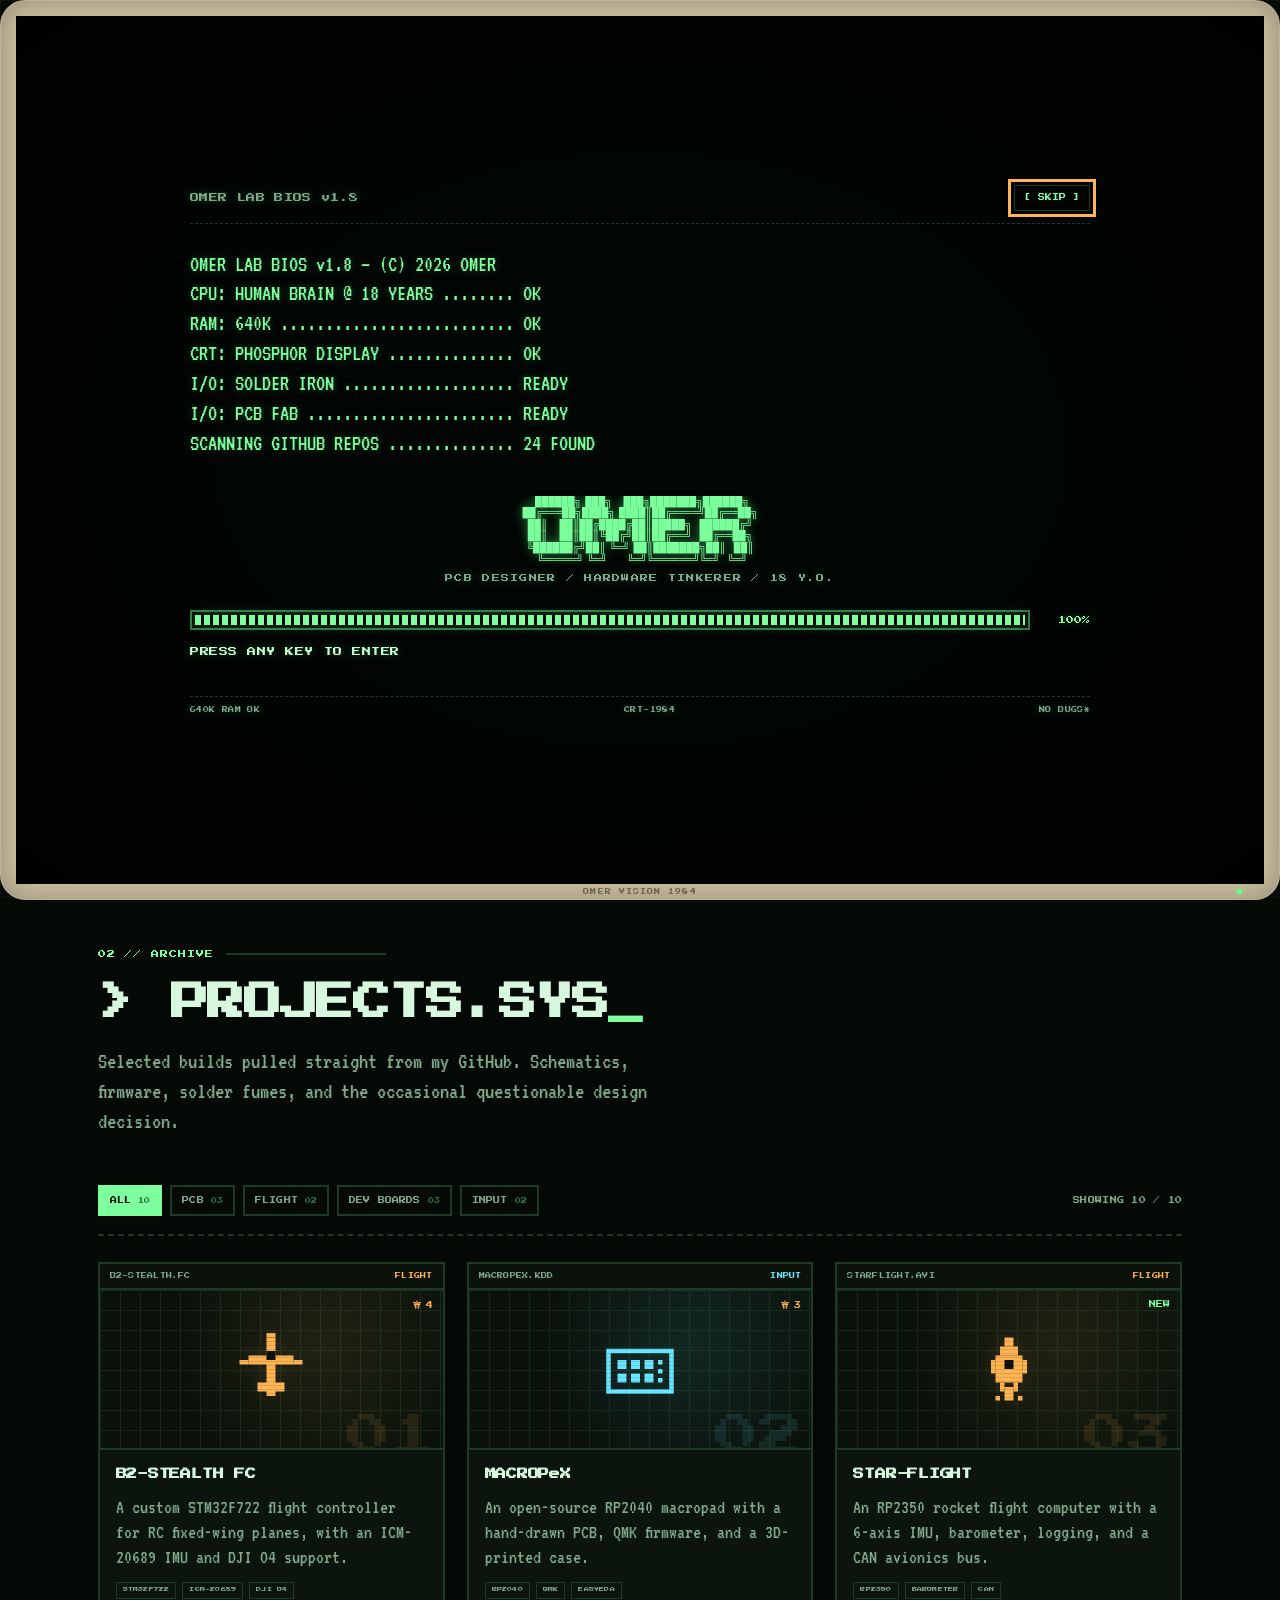
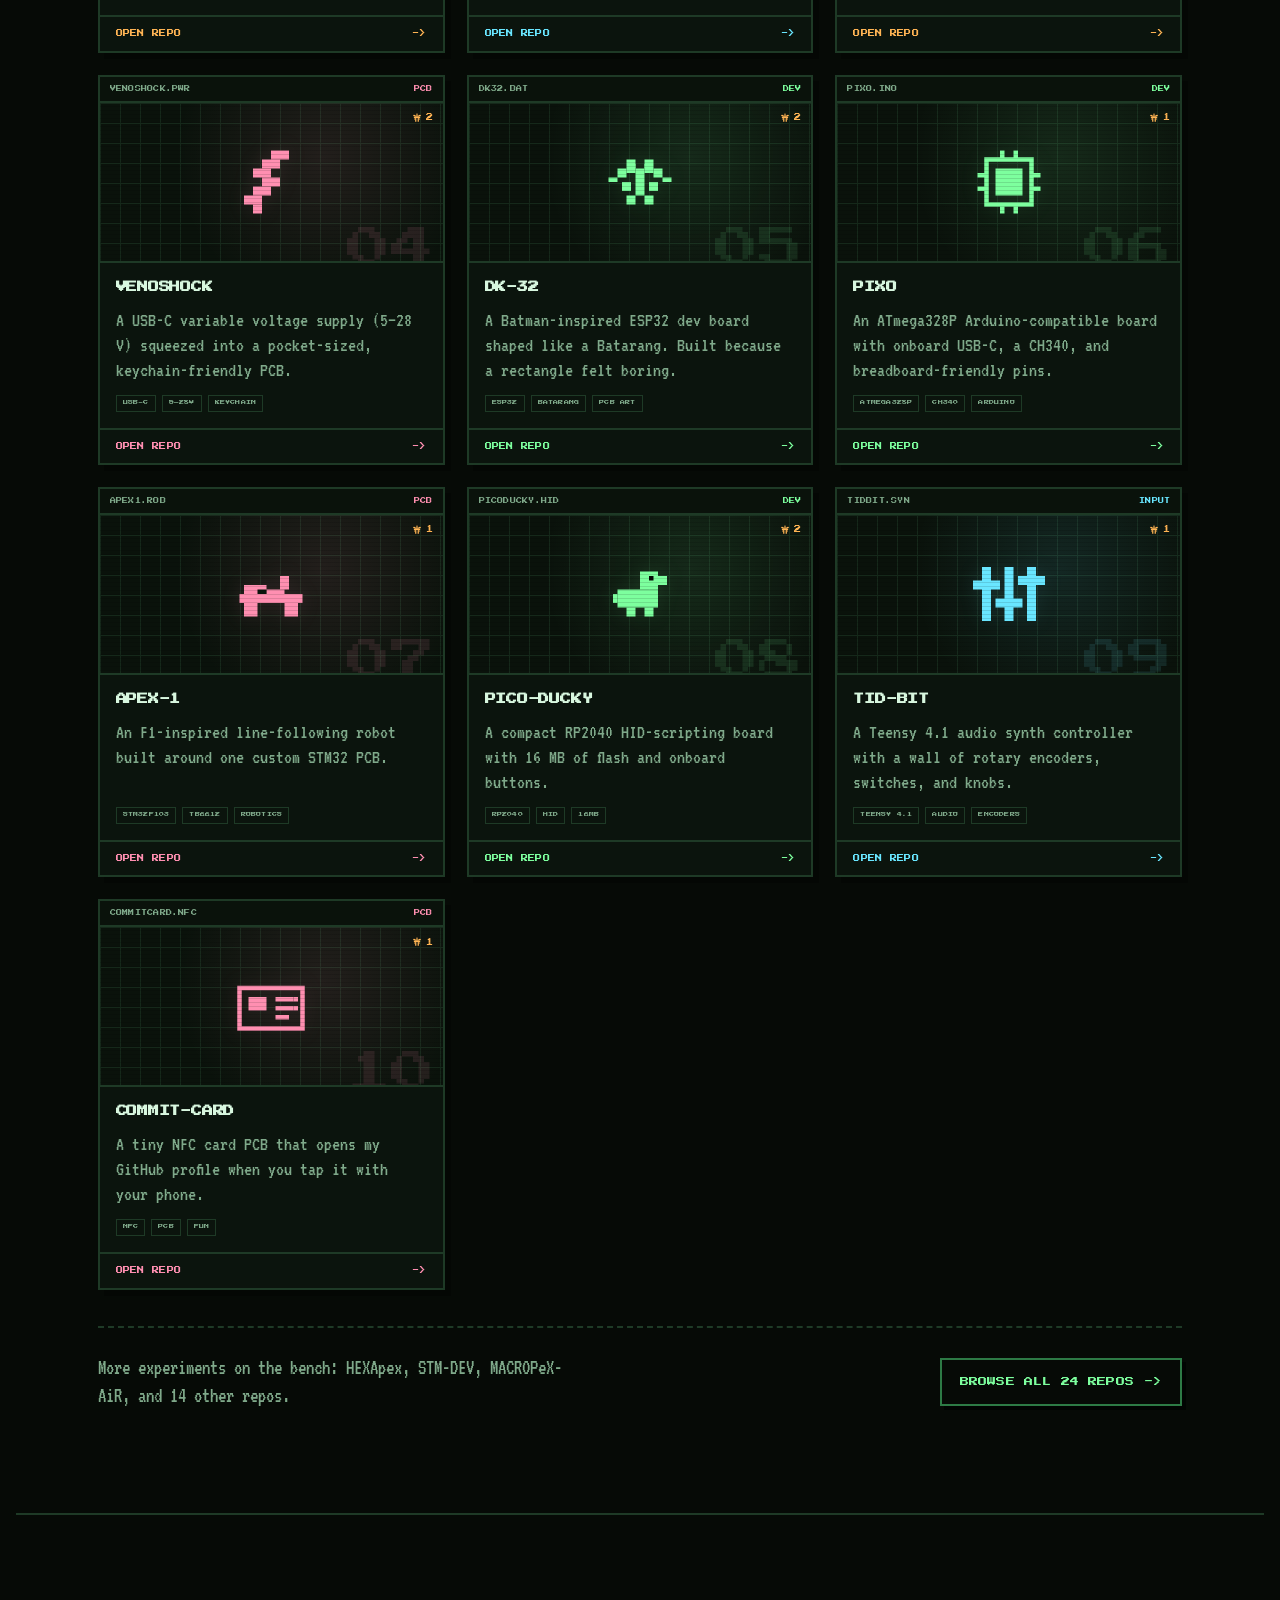
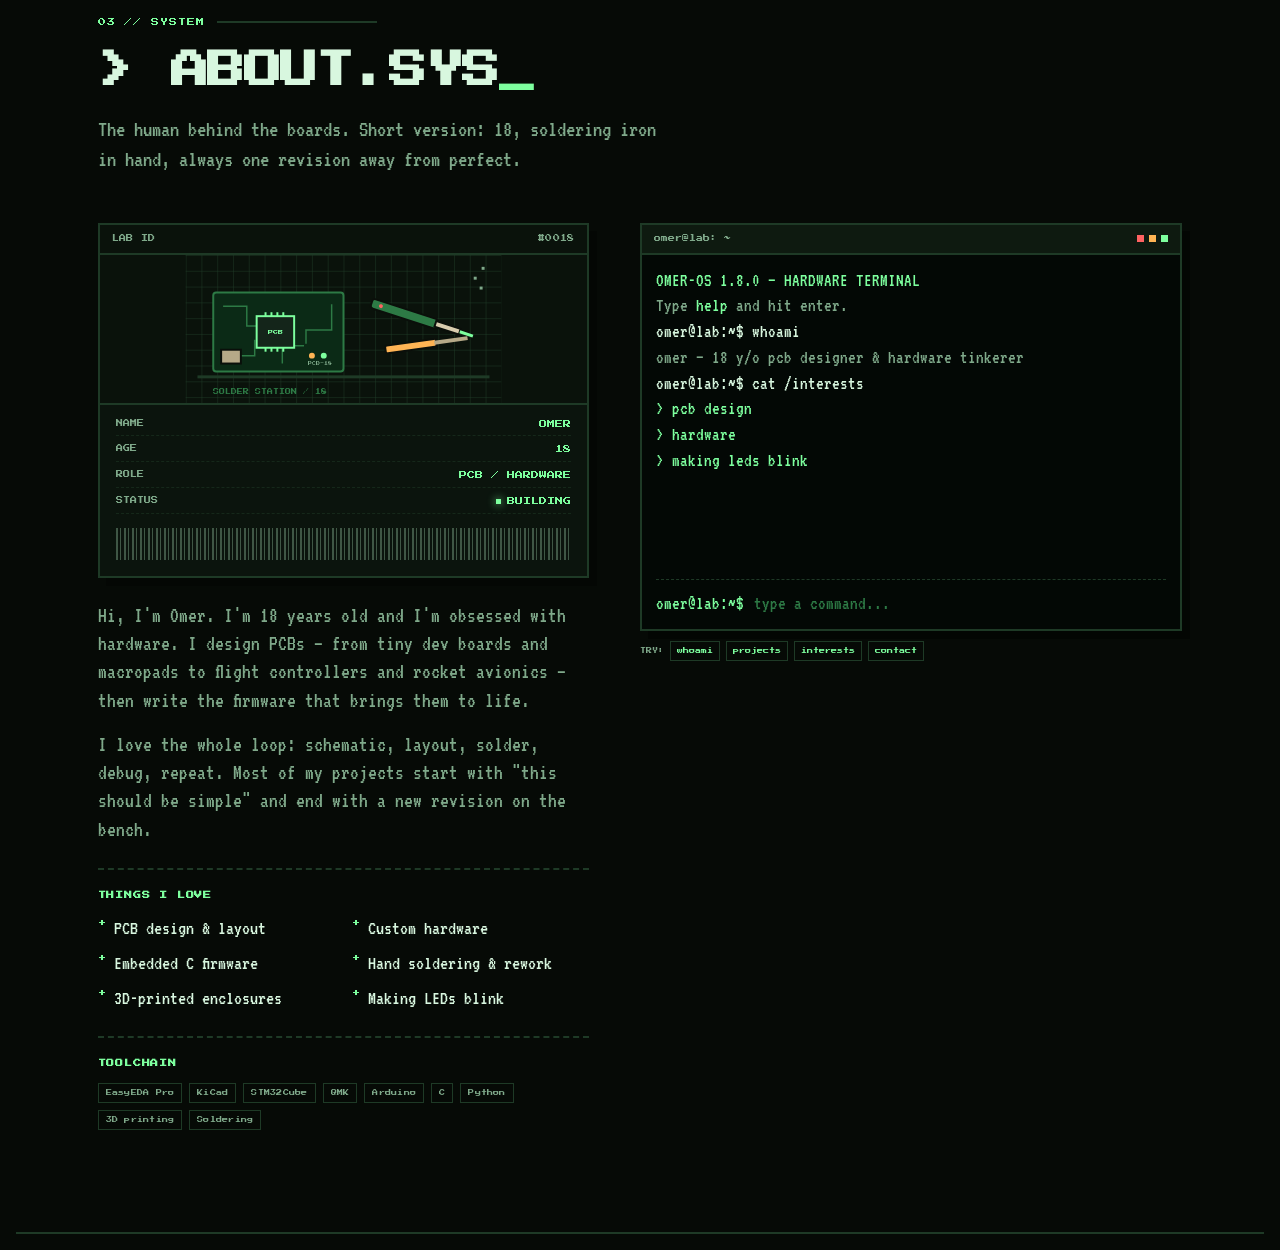
==== index.html @ 2cffb472 "feat: add about section with ID card and interactive terminal" ====
<!doctype html>
<html lang="en">
<head>
  <meta charset="utf-8">
  <meta name="viewport" content="width=device-width, initial-scale=1">
  <meta name="theme-color" content="#07130b">
  <title>OMER.EXE — PCB Designer &amp; Hardware Tinkerer</title>
  <meta name="description" content="Omer is an 18-year-old PCB designer and hardware tinkerer building flight controllers, macropads, dev boards, and rocket avionics.">
  <link rel="preload" href="assets/fonts/press-start-2p.woff2" as="font" type="font/woff2" crossorigin>
  <link rel="preload" href="assets/fonts/vt323.woff2" as="font" type="font/woff2" crossorigin>
  <link rel="icon" href="assets/favicon.svg" type="image/svg+xml">
  <link rel="stylesheet" href="styles.css">
  <script>try{if(sessionStorage.getItem("omer-booted")==="1")document.documentElement.classList.add("boot-skip");}catch(e){}</script>
  <script src="script.js" defer></script>
</head>
<body class="theme-green is-booting">
  <a class="skip-link" href="#main">SKIP TO CONTENT</a>

  <div class="crt-frame" aria-hidden="true">
    <span class="crt-frame__brand">OMER VISION 1984</span>
    <span class="crt-frame__led"></span>
  </div>
  <div class="crt-overlay" aria-hidden="true"></div>

  <svg class="icon-sprite" aria-hidden="true" focusable="false">
    <symbol id="i-plane" viewBox="0 0 16 16">
      <rect x="7" y="1" width="2" height="13"/>
      <rect x="3" y="5" width="10" height="2"/>
      <rect x="1" y="6" width="2" height="1"/>
      <rect x="13" y="6" width="2" height="1"/>
      <rect x="5" y="11" width="6" height="2"/>
      <rect x="7" y="0" width="2" height="1"/>
      <rect x="7" y="4" width="2" height="2" fill="#0b140d"/>
    </symbol>
    <symbol id="i-keypad" viewBox="0 0 16 16">
      <rect x="1" y="4" width="14" height="9" fill="none" stroke="currentColor"/>
      <rect x="3" y="6" width="2" height="2"/><rect x="6" y="6" width="2" height="2"/><rect x="9" y="6" width="2" height="2"/>
      <rect x="3" y="9" width="2" height="2"/><rect x="6" y="9" width="2" height="2"/><rect x="9" y="9" width="2" height="2"/>
      <rect x="12" y="6" width="1" height="1"/><rect x="12" y="8" width="1" height="1"/><rect x="12" y="10" width="1" height="1"/>
    </symbol>
    <symbol id="i-rocket" viewBox="0 0 16 16">
      <rect x="7" y="1" width="2" height="2"/>
      <rect x="6" y="3" width="4" height="2"/>
      <rect x="5" y="5" width="6" height="6"/>
      <rect x="4" y="6" width="1" height="3"/>
      <rect x="11" y="6" width="1" height="3"/>
      <rect x="6" y="11" width="1" height="2"/>
      <rect x="9" y="11" width="1" height="2"/>
      <rect x="7" y="12" width="2" height="3"/>
      <rect x="5" y="14" width="1" height="1"/>
      <rect x="10" y="14" width="1" height="1"/>
      <rect x="7" y="6" width="2" height="2" fill="#0b140d"/>
    </symbol>
    <symbol id="i-bolt" viewBox="0 0 16 16">
      <rect x="8" y="1" width="4" height="2"/>
      <rect x="6" y="3" width="4" height="2"/>
      <rect x="4" y="5" width="4" height="2"/>
      <rect x="6" y="7" width="4" height="2"/>
      <rect x="4" y="9" width="4" height="2"/>
      <rect x="2" y="11" width="4" height="2"/>
      <rect x="4" y="13" width="2" height="2"/>
    </symbol>
    <symbol id="i-bat" viewBox="0 0 16 16">
      <rect x="1" y="7" width="2" height="1"/>
      <rect x="3" y="5" width="2" height="2"/>
      <rect x="5" y="3" width="2" height="3"/>
      <rect x="7" y="5" width="2" height="6"/>
      <rect x="9" y="3" width="2" height="3"/>
      <rect x="11" y="5" width="2" height="2"/>
      <rect x="13" y="7" width="2" height="1"/>
      <rect x="4" y="8" width="2" height="2"/>
      <rect x="10" y="8" width="2" height="2"/>
      <rect x="5" y="11" width="2" height="2"/>
      <rect x="9" y="11" width="2" height="2"/>
      <rect x="6" y="4" width="1" height="1"/>
      <rect x="9" y="4" width="1" height="1"/>
    </symbol>
    <symbol id="i-chip" viewBox="0 0 16 16">
      <rect x="3" y="3" width="10" height="10" fill="none" stroke="currentColor"/>
      <rect x="5" y="5" width="6" height="6"/>
      <rect x="6" y="1" width="1" height="2"/><rect x="9" y="1" width="1" height="2"/>
      <rect x="6" y="13" width="1" height="2"/><rect x="9" y="13" width="1" height="2"/>
      <rect x="1" y="6" width="2" height="1"/><rect x="1" y="9" width="2" height="1"/>
      <rect x="13" y="6" width="2" height="1"/><rect x="13" y="9" width="2" height="1"/>
    </symbol>
    <symbol id="i-car" viewBox="0 0 16 16">
      <rect x="1" y="8" width="14" height="2"/>
      <rect x="3" y="6" width="4" height="2"/>
      <rect x="7" y="7" width="4" height="1"/>
      <rect x="10" y="4" width="2" height="3"/>
      <rect x="2" y="6" width="2" height="2"/>
      <rect x="2" y="10" width="3" height="3"/>
      <rect x="11" y="10" width="3" height="3"/>
      <rect x="5" y="7" width="2" height="1" fill="#0b140d"/>
    </symbol>
    <symbol id="i-duck" viewBox="0 0 16 16">
      <rect x="8" y="3" width="4" height="4"/>
      <rect x="12" y="4" width="2" height="2"/>
      <rect x="3" y="7" width="9" height="4"/>
      <rect x="2" y="8" width="1" height="2"/>
      <rect x="5" y="11" width="2" height="2"/>
      <rect x="9" y="11" width="2" height="2"/>
      <rect x="10" y="4" width="1" height="1" fill="#060a06"/>
    </symbol>
    <symbol id="i-sliders" viewBox="0 0 16 16">
      <rect x="2" y="2" width="2" height="12"/>
      <rect x="7" y="2" width="2" height="12"/>
      <rect x="12" y="2" width="2" height="12"/>
      <rect x="0" y="5" width="6" height="2"/>
      <rect x="5" y="9" width="6" height="2"/>
      <rect x="10" y="4" width="6" height="2"/>
    </symbol>
    <symbol id="i-nfc" viewBox="0 0 16 16">
      <rect x="1" y="4" width="14" height="9" fill="none" stroke="currentColor"/>
      <rect x="3" y="6" width="4" height="3"/>
      <rect x="9" y="6" width="4" height="1"/>
      <rect x="9" y="8" width="4" height="1"/>
      <rect x="9" y="10" width="3" height="1"/>
      <rect x="13" y="6" width="1" height="1"/>
      <rect x="13" y="8" width="1" height="1"/>
    </symbol>
    <symbol id="i-star" viewBox="0 0 16 16">
      <rect x="7" y="1" width="2" height="3"/>
      <rect x="4" y="4" width="8" height="2"/>
      <rect x="2" y="3" width="3" height="2"/>
      <rect x="11" y="3" width="3" height="2"/>
      <rect x="3" y="6" width="10" height="2"/>
      <rect x="4" y="8" width="3" height="3"/>
      <rect x="9" y="8" width="3" height="3"/>
      <rect x="5" y="11" width="2" height="3"/>
      <rect x="9" y="11" width="2" height="3"/>
    </symbol>
  </svg>

  <div class="boot" id="boot" role="dialog" aria-modal="true" aria-label="Booting OMER.EXE">
    <div class="boot__screen">
      <div class="boot__top">
        <span>OMER LAB BIOS v1.8</span>
        <button class="boot__skip" id="bootSkip" type="button">[ SKIP ]</button>
      </div>

      <p class="sr-only">Booting the portfolio. Press any key, or activate skip, to enter the site.</p>

      <div class="boot__log" aria-hidden="true">
        <p data-boot-line>OMER LAB BIOS v1.8 — (C) 2026 OMER</p>
        <p data-boot-line>CPU: HUMAN BRAIN @ 18 YEARS ........ OK</p>
        <p data-boot-line>RAM: 640K .......................... OK</p>
        <p data-boot-line>CRT: PHOSPHOR DISPLAY .............. OK</p>
        <p data-boot-line>I/O: SOLDER IRON ................... READY</p>
        <p data-boot-line>I/O: PCB FAB ....................... READY</p>
        <p data-boot-line>SCANNING GITHUB REPOS .............. 24 FOUND</p>
      </div>

      <pre class="boot__ascii" aria-hidden="true">
 ██████╗ ███╗   ███╗███████╗██████╗
██╔═══██╗████╗ ████║██╔════╝██╔══██╗
██║   ██║██╔████╔██║█████╗  ██████╔╝
██║   ██║██║╚██╔╝██║██╔══╝  ██╔══██╗
╚██████╔╝██║ ╚═╝ ██║███████╗██║  ██║
 ╚═════╝ ╚═╝     ╚═╝╚══════╝╚═╝  ╚═╝</pre>
      <p class="boot__tagline">PCB DESIGNER / HARDWARE TINKERER / 18 Y.O.</p>

      <div class="boot__progress" aria-hidden="true">
        <div class="boot__bar"><span id="bootBar"></span></div>
        <span class="boot__pct" id="bootPct">0%</span>
      </div>

      <p class="boot__hint" id="bootHint">LOADING OMER.EXE<span class="boot__dots" aria-hidden="true">...</span></p>
      <p class="boot__press" id="bootPress" hidden>PRESS ANY KEY TO ENTER</p>

      <div class="boot__footer" aria-hidden="true">
        <span>640K RAM OK</span>
        <span>CRT-1984</span>
        <span>NO BUGS*</span>
      </div>
    </div>
  </div>

  <noscript>
    <style>
      .boot { display: none; }
      body.is-booting { overflow: auto; }
    </style>
  </noscript>

  <header class="site-header">
    <div class="shell header__inner">
      <a class="brand" href="#home" aria-label="OMER.EXE — home">
        <svg class="brand__mark" viewBox="0 0 16 16" aria-hidden="true" shape-rendering="crispEdges">
          <rect x="3" y="3" width="10" height="10" fill="none" stroke="currentColor" stroke-width="1"/>
          <rect x="5" y="5" width="6" height="6" fill="currentColor"/>
          <rect x="6" y="0" width="1" height="2" fill="currentColor"/><rect x="9" y="0" width="1" height="2" fill="currentColor"/>
          <rect x="6" y="14" width="1" height="2" fill="currentColor"/><rect x="9" y="14" width="1" height="2" fill="currentColor"/>
          <rect x="0" y="6" width="2" height="1" fill="currentColor"/><rect x="0" y="9" width="2" height="1" fill="currentColor"/>
          <rect x="14" y="6" width="2" height="1" fill="currentColor"/><rect x="14" y="9" width="2" height="1" fill="currentColor"/>
        </svg>
        <span class="brand__text">OMER<span>.EXE</span></span>
        <span class="brand__cursor" aria-hidden="true"></span>
      </a>

      <nav class="site-nav" id="siteNav" aria-label="Main navigation">
        <a class="site-nav__link" href="#home"><span>01</span>HOME</a>
        <a class="site-nav__link" href="#projects"><span>02</span>PROJECTS</a>
        <a class="site-nav__link" href="#about"><span>03</span>ABOUT</a>
        <a class="site-nav__link" href="#contact"><span>04</span>CONTACT</a>
      </nav>

      <div class="header__tools">
        <span class="sys-clock"><span class="sys-clock__label">SYS</span><time id="clock" datetime="">--:--:--</time></span>
        <button class="chip-btn" id="soundToggle" type="button" aria-pressed="false" aria-label="Toggle interface sound">SND:OFF</button>
        <button class="chip-btn" id="phosphorToggle" type="button" aria-pressed="false" aria-label="Switch phosphor colour">PHOS:GRN</button>
        <button class="menu-toggle" id="menuToggle" type="button" aria-controls="siteNav" aria-expanded="false" aria-label="Open menu">
          <span></span><span></span><span></span>
        </button>
      </div>
    </div>
    <div class="scroll-progress" aria-hidden="true"><span id="scrollBar"></span></div>
  </header>

  <main id="main" tabindex="-1">
    <section class="hero" id="home">
      <div class="shell hero__grid">
        <div class="hero__copy">
          <p class="hero__eyebrow">[ PORTFOLIO v1.8 ] <span class="led led--live" aria-hidden="true"></span> SYSTEM ONLINE</p>
          <h1 class="hero__title" data-text="OMER">OMER</h1>
          <p class="hero__role"><span class="hero__role-cursor" aria-hidden="true">_</span> PCB DESIGNER / HARDWARE TINKERER</p>
          <p class="hero__lede">I'm Omer — 18 years old, and I spend my time designing circuit boards, writing firmware, and making hardware blink. Flight controllers, macropads, dev boards, rocket avionics. If it has traces, I'm in.</p>
          <div class="hero__actions">
            <a class="btn btn--primary" href="#projects">VIEW PROJECTS <span aria-hidden="true">-&gt;</span></a>
            <a class="btn" href="#about">ABOUT ME</a>
          </div>
          <dl class="hero__stats">
            <div><dt>AGE</dt><dd>18</dd></div>
            <div><dt>PUBLIC REPOS</dt><dd>24</dd></div>
            <div><dt>FEATURED BUILDS</dt><dd>10</dd></div>
          </dl>
        </div>

        <div class="hero__art" aria-hidden="true">
          <div class="hero__art-glow"></div>
          <svg class="hero__svg" viewBox="0 0 680 560">
            <defs>
              <pattern id="svgScan" width="4" height="4" patternUnits="userSpaceOnUse">
                <rect width="4" height="2" fill="#000" opacity=".22"/>
              </pattern>
              <pattern id="svgGrid" width="14" height="14" patternUnits="userSpaceOnUse">
                <path d="M14 0H0V14" fill="none" stroke="#7dff9e" stroke-opacity=".06"/>
              </pattern>
              <radialGradient id="svgScreenGlow" cx="50%" cy="45%" r="65%">
                <stop offset="0" stop-color="#7dff9e" stop-opacity=".12"/>
                <stop offset="1" stop-color="#7dff9e" stop-opacity="0"/>
              </radialGradient>
              <linearGradient id="svgBezel" x1="0" y1="0" x2="0" y2="1">
                <stop offset="0" stop-color="#e4d9bd"/>
                <stop offset="1" stop-color="#c6b997"/>
              </linearGradient>
            </defs>

            <g stroke="#1e3a26" stroke-width="1">
              <path d="M40 62h10M45 57v10"/>
              <path d="M630 150h10M635 145v10"/>
              <path d="M64 380h8M68 376v8"/>
              <path d="M610 70h8M614 66v8"/>
            </g>
            <g fill="#7dff9e" opacity=".55">
              <rect x="82" y="128" width="3" height="3"/>
              <rect x="620" y="214" width="3" height="3"/>
              <rect x="54" y="304" width="2" height="2"/>
              <rect x="646" y="342" width="2" height="2"/>
            </g>

            <rect x="20" y="510" width="640" height="3" fill="#1e3a26"/>
            <rect x="20" y="513" width="640" height="2" fill="#0a120b"/>

            <g transform="translate(26 492) rotate(-10)">
              <rect x="0" y="0" width="92" height="12" rx="4" fill="#2d7a45" stroke="#0a0f0a" stroke-width="3"/>
              <rect x="90" y="2" width="30" height="8" fill="#d8ccae" stroke="#0a0f0a" stroke-width="3"/>
              <path d="M120 6h16" stroke="#7dff9e" stroke-width="4"/>
              <circle cx="14" cy="6" r="3" fill="#ff6262" class="svg-led svg-led--2"/>
            </g>

            <ellipse cx="336" cy="454" rx="222" ry="12" fill="#000" opacity=".35"/>

            <g class="svg-monitor">
              <rect x="116" y="78" width="456" height="326" rx="20" fill="#000" opacity=".4"/>
              <rect x="104" y="62" width="456" height="326" rx="20" fill="url(#svgBezel)" stroke="#0a0f0a" stroke-width="6"/>
              <rect x="126" y="84" width="412" height="278" rx="12" fill="#1a2219" stroke="#0a0f0a" stroke-width="4"/>

              <g fill="#a99d7e">
                <rect x="140" y="72" width="22" height="3"/>
                <rect x="140" y="78" width="22" height="3"/>
                <rect x="168" y="72" width="22" height="3"/>
                <rect x="168" y="78" width="22" height="3"/>
              </g>

              <g class="svg-screen">
                <rect x="148" y="106" width="368" height="234" fill="#04120a" stroke="#4b6b51" stroke-width="2"/>
                <rect x="148" y="106" width="368" height="234" fill="url(#svgGrid)"/>
                <rect x="148" y="106" width="368" height="234" fill="url(#svgScreenGlow)"/>

                <text x="164" y="128" class="svg-px" font-size="12" fill="#7dff9e">OMER.EXE</text>
                <text x="500" y="128" text-anchor="end" class="svg-px" font-size="6" fill="#7fa98a">v1.8</text>
                <path d="M162 136H502" stroke="#2d7a45" stroke-width="1"/>

                <g>
                  <rect x="162" y="146" width="194" height="148" fill="#0b2a16" stroke="#2d7a45" stroke-width="2"/>
                  <g fill="none" stroke="#2d7a45" stroke-width="1.5">
                    <path d="M174 162h30v18h24"/>
                    <path d="M174 186h18v30h34"/>
                    <path d="M342 158v24h-26v18"/>
                    <path d="M342 230v28h-38"/>
                    <path d="M174 264h38v18"/>
                    <path d="M300 280h44v-24"/>
                  </g>
                  <g fill="#2d7a45">
                    <circle cx="174" cy="162" r="2"/>
                    <circle cx="228" cy="180" r="2"/>
                    <circle cx="342" cy="182" r="2"/>
                    <circle cx="316" cy="258" r="2"/>
                    <circle cx="212" cy="282" r="2"/>
                  </g>
                  <rect x="220" y="184" width="60" height="54" fill="#14251a" stroke="#7dff9e" stroke-width="2"/>
                  <g fill="#7dff9e">
                    <rect x="230" y="179" width="3" height="5"/><rect x="238" y="179" width="3" height="5"/>
                    <rect x="246" y="179" width="3" height="5"/><rect x="254" y="179" width="3" height="5"/>
                    <rect x="262" y="179" width="3" height="5"/>
                    <rect x="230" y="238" width="3" height="5"/><rect x="238" y="238" width="3" height="5"/>
                    <rect x="246" y="238" width="3" height="5"/><rect x="254" y="238" width="3" height="5"/>
                    <rect x="262" y="238" width="3" height="5"/>
                  </g>
                  <text x="250" y="216" text-anchor="middle" class="svg-px" font-size="5" fill="#7dff9e">RP2040</text>
                  <rect x="166" y="270" width="26" height="18" fill="#b6a988" stroke="#0a0f0a" stroke-width="2"/>
                  <rect x="330" y="270" width="18" height="12" fill="#16251a" stroke="#7fa98a"/>
                  <text x="342" y="288" text-anchor="end" class="svg-px" font-size="5" fill="#7fa98a">PCB-18</text>
                  <g>
                    <circle cx="190" cy="248" r="3" fill="#7dff9e" class="svg-led"/>
                    <circle cx="202" cy="248" r="3" fill="#ffb454" class="svg-led svg-led--2"/>
                    <circle cx="214" cy="248" r="3" fill="#ff6262" class="svg-led svg-led--3"/>
                  </g>
                </g>

                <g class="svg-px" font-size="7" fill="#7dff9e">
                  <text x="374" y="170">&gt; PCB DESIGN</text>
                  <text x="374" y="190">&gt; HARDWARE</text>
                  <text x="374" y="210">&gt; FIRMWARE</text>
                </g>
                <rect x="374" y="226" width="70" height="18" fill="#7dff9e"/>
                <text x="379" y="239" class="svg-px" font-size="6" fill="#04120a">[ READY ]</text>
                <path class="svg-wave" d="M374 266h18l5-10 6 20 6-14 5 4h28" fill="none" stroke="#ffb454" stroke-width="2"/>
                <text x="374" y="292" class="svg-term" font-size="12" fill="#7fa98a">640K RAM / NO BUGS*</text>

                <text x="164" y="324" class="svg-term" font-size="12" fill="#7dff9e">C:\&gt; RUN OMER.EXE</text>
                <rect x="286" y="314" width="6" height="12" fill="#7dff9e" class="svg-cursor"/>
                <rect x="148" y="106" width="368" height="234" fill="url(#svgScan)"/>
                <path d="M148 106 L310 106 L190 340 L148 340 Z" fill="#fff" opacity=".018"/>
              </g>

              <text x="132" y="378" class="svg-px" font-size="8" fill="#6f654b">OMER</text>
              <text x="532" y="378" text-anchor="end" class="svg-px" font-size="6" fill="#6f654b">CRT-1984</text>
              <circle cx="502" cy="375" r="3" fill="#7dff9e" class="svg-led svg-led--pwr"/>
              <rect x="514" y="370" width="10" height="10" fill="#3a3324" stroke="#0a0f0a" stroke-width="2"/>
            </g>

            <path d="M296 388h72l16 42H280z" fill="#c6b997" stroke="#0a0f0a" stroke-width="5"/>
            <rect x="248" y="430" width="168" height="16" rx="4" fill="url(#svgBezel)" stroke="#0a0f0a" stroke-width="5"/>

            <g transform="translate(190 466)">
              <rect width="232" height="40" rx="4" fill="#b6a988" stroke="#0a0f0a" stroke-width="4"/>
              <g fill="#8f8467">
                <rect x="10" y="8" width="14" height="6"/><rect x="27" y="8" width="14" height="6"/><rect x="44" y="8" width="14" height="6"/>
                <rect x="61" y="8" width="14" height="6"/><rect x="78" y="8" width="14" height="6"/><rect x="95" y="8" width="14" height="6"/>
                <rect x="112" y="8" width="14" height="6"/><rect x="129" y="8" width="14" height="6"/><rect x="146" y="8" width="14" height="6"/>
                <rect x="163" y="8" width="14" height="6"/><rect x="180" y="8" width="14" height="6"/><rect x="197" y="8" width="14" height="6"/>
                <rect x="10" y="18" width="14" height="6"/><rect x="27" y="18" width="14" height="6"/><rect x="44" y="18" width="14" height="6"/>
                <rect x="61" y="18" width="14" height="6"/><rect x="78" y="18" width="14" height="6"/><rect x="95" y="18" width="14" height="6"/>
                <rect x="112" y="18" width="14" height="6"/><rect x="129" y="18" width="14" height="6"/><rect x="146" y="18" width="14" height="6"/>
                <rect x="163" y="18" width="14" height="6"/><rect x="180" y="18" width="14" height="6"/><rect x="197" y="18" width="14" height="6"/>
                <rect x="10" y="28" width="14" height="6"/><rect x="27" y="28" width="14" height="6"/><rect x="44" y="28" width="14" height="6"/>
                <rect x="61" y="28" width="14" height="6"/><rect x="78" y="28" width="14" height="6"/><rect x="95" y="28" width="14" height="6"/>
                <rect x="112" y="28" width="62" height="6"/><rect x="180" y="28" width="14" height="6"/><rect x="197" y="28" width="14" height="6"/>
              </g>
              <path d="M232 4 C264 -8 296 -4 316 14" fill="none" stroke="#0a0f0a" stroke-width="3"/>
            </g>

            <g transform="translate(492 448) rotate(-7)">
              <rect x="0" y="0" width="110" height="56" rx="3" fill="#0b2a16" stroke="#0a0f0a" stroke-width="3"/>
              <g fill="none" stroke="#2d7a45" stroke-width="1.5">
                <path d="M8 12h22v18h20"/>
                <path d="M96 8v18H78v12"/>
                <path d="M14 46h18V34"/>
              </g>
              <rect x="40" y="16" width="28" height="24" fill="#14251a" stroke="#7dff9e" stroke-width="2"/>
              <text x="54" y="32" text-anchor="middle" class="svg-px" font-size="4" fill="#7dff9e">PIXO</text>
              <rect x="8" y="38" width="16" height="10" fill="#b6a988" stroke="#0a0f0a" stroke-width="1"/>
              <circle cx="94" cy="44" r="2" fill="#7dff9e" class="svg-led svg-led--2"/>
            </g>

            <g transform="translate(600 448)">
              <g class="svg-steam" fill="#7fa98a">
                <rect x="8" y="0" width="3" height="3"/>
                <rect x="16" y="-8" width="3" height="3"/>
                <rect x="24" y="-2" width="3" height="3"/>
              </g>
              <rect x="0" y="14" width="42" height="42" rx="3" fill="#d8ccae" stroke="#0a0f0a" stroke-width="4"/>
              <path d="M42 24h10v18h-10" fill="none" stroke="#0a0f0a" stroke-width="4"/>
              <rect x="6" y="22" width="30" height="4" fill="#2d7a45"/>
            </g>

            <g fill="#8f8467">
              <circle cx="120" cy="78" r="2"/><circle cx="544" cy="78" r="2"/>
              <circle cx="120" cy="372" r="2"/><circle cx="544" cy="372" r="2"/>
            </g>
          </svg>
          <span class="hero__sticker">18 <span>Y/O</span></span>
          <p class="hero__art-caption">FIG.01 — WORKSTATION / CRT-1984</p>
        </div>
      </div>

      <div class="ticker" aria-hidden="true">
        <div class="ticker__track">
          <div class="ticker__group">
            <span>CUSTOM PCBs</span><span>STM32</span><span>RP2040</span><span>ESP32</span><span>QMK</span><span>EASYEDA</span><span>SOLDERING</span><span>3D PRINTING</span><span>RC PLANES</span><span>ROCKETS</span>
          </div>
          <div class="ticker__group">
            <span>CUSTOM PCBs</span><span>STM32</span><span>RP2040</span><span>ESP32</span><span>QMK</span><span>EASYEDA</span><span>SOLDERING</span><span>3D PRINTING</span><span>RC PLANES</span><span>ROCKETS</span>
          </div>
        </div>
      </div>
    </section>

    <section class="section projects" id="projects">
      <div class="shell">
        <div class="section-head reveal">
          <p class="section-kicker">02 // ARCHIVE</p>
          <h2 class="section-title">&gt; PROJECTS.SYS</h2>
          <p class="section-lede">Selected builds pulled straight from my GitHub. Schematics, firmware, solder fumes, and the occasional questionable design decision.</p>
        </div>

        <div class="project-toolbar reveal">
          <div class="filters" role="group" aria-label="Filter projects by type">
            <button class="filter is-active" type="button" data-filter="all" aria-pressed="true">ALL <span>10</span></button>
            <button class="filter" type="button" data-filter="pcb" aria-pressed="false">PCB <span>03</span></button>
            <button class="filter" type="button" data-filter="flight" aria-pressed="false">FLIGHT <span>02</span></button>
            <button class="filter" type="button" data-filter="dev" aria-pressed="false">DEV BOARDS <span>03</span></button>
            <button class="filter" type="button" data-filter="input" aria-pressed="false">INPUT <span>02</span></button>
          </div>
          <p class="project-count" id="projectCount" aria-live="polite">SHOWING 10 / 10</p>
        </div>

        <div class="project-grid reveal" id="projectGrid">
          <article class="project-card" data-category="flight">
            <div class="project-card__bar"><span>B2-STEALTH.FC</span><span class="project-card__cat">FLIGHT</span></div>
            <div class="project-card__art">
              <span class="project-card__index" aria-hidden="true">01</span>
              <svg class="project-icon" aria-hidden="true"><use href="#i-plane"></use></svg>
              <span class="project-card__stars" aria-label="4 stars on GitHub"><svg aria-hidden="true"><use href="#i-star"></use></svg>4</span>
            </div>
            <div class="project-card__body">
              <h3>B2-STEALTH FC</h3>
              <p>A custom STM32F722 flight controller for RC fixed-wing planes, with an ICM-20689 IMU and DJI O4 support.</p>
              <ul class="tags" aria-label="Tech stack"><li>STM32F722</li><li>ICM-20689</li><li>DJI O4</li></ul>
            </div>
            <a class="project-card__link" href="https://github.com/omruk5689-dev/B2-stealth-FC" target="_blank" rel="noopener noreferrer" aria-label="Open B2-Stealth FC on GitHub">OPEN REPO <span aria-hidden="true">-&gt;</span></a>
          </article>

          <article class="project-card" data-category="input">
            <div class="project-card__bar"><span>MACROPEX.KBD</span><span class="project-card__cat">INPUT</span></div>
            <div class="project-card__art">
              <span class="project-card__index" aria-hidden="true">02</span>
              <svg class="project-icon" aria-hidden="true"><use href="#i-keypad"></use></svg>
              <span class="project-card__stars" aria-label="3 stars on GitHub"><svg aria-hidden="true"><use href="#i-star"></use></svg>3</span>
            </div>
            <div class="project-card__body">
              <h3>MACROPeX</h3>
              <p>An open-source RP2040 macropad with a hand-drawn PCB, QMK firmware, and a 3D-printed case.</p>
              <ul class="tags" aria-label="Tech stack"><li>RP2040</li><li>QMK</li><li>EASYEDA</li></ul>
            </div>
            <a class="project-card__link" href="https://github.com/omruk5689-dev/MACROPeX" target="_blank" rel="noopener noreferrer" aria-label="Open MACROPeX on GitHub">OPEN REPO <span aria-hidden="true">-&gt;</span></a>
          </article>

          <article class="project-card" data-category="flight">
            <div class="project-card__bar"><span>STARFLIGHT.AVI</span><span class="project-card__cat">FLIGHT</span></div>
            <div class="project-card__art">
              <span class="project-card__index" aria-hidden="true">03</span>
              <svg class="project-icon" aria-hidden="true"><use href="#i-rocket"></use></svg>
              <span class="project-card__stars project-card__stars--new">NEW</span>
            </div>
            <div class="project-card__body">
              <h3>STAR-FLIGHT</h3>
              <p>An RP2350 rocket flight computer with a 6-axis IMU, barometer, logging, and a CAN avionics bus.</p>
              <ul class="tags" aria-label="Tech stack"><li>RP2350</li><li>BAROMETER</li><li>CAN</li></ul>
            </div>
            <a class="project-card__link" href="https://github.com/omruk5689-dev/STAR-FLIGHT" target="_blank" rel="noopener noreferrer" aria-label="Open STAR-FLIGHT on GitHub">OPEN REPO <span aria-hidden="true">-&gt;</span></a>
          </article>

          <article class="project-card" data-category="pcb">
            <div class="project-card__bar"><span>VENOSHOCK.PWR</span><span class="project-card__cat">PCB</span></div>
            <div class="project-card__art">
              <span class="project-card__index" aria-hidden="true">04</span>
              <svg class="project-icon" aria-hidden="true"><use href="#i-bolt"></use></svg>
              <span class="project-card__stars" aria-label="2 stars on GitHub"><svg aria-hidden="true"><use href="#i-star"></use></svg>2</span>
            </div>
            <div class="project-card__body">
              <h3>VENOSHOCK</h3>
              <p>A USB-C variable voltage supply (5–28 V) squeezed into a pocket-sized, keychain-friendly PCB.</p>
              <ul class="tags" aria-label="Tech stack"><li>USB-C</li><li>5–28V</li><li>KEYCHAIN</li></ul>
            </div>
            <a class="project-card__link" href="https://github.com/omruk5689-dev/VENOSHOCK" target="_blank" rel="noopener noreferrer" aria-label="Open VENOSHOCK on GitHub">OPEN REPO <span aria-hidden="true">-&gt;</span></a>
          </article>

          <article class="project-card" data-category="dev">
            <div class="project-card__bar"><span>DK32.BAT</span><span class="project-card__cat">DEV</span></div>
            <div class="project-card__art">
              <span class="project-card__index" aria-hidden="true">05</span>
              <svg class="project-icon" aria-hidden="true"><use href="#i-bat"></use></svg>
              <span class="project-card__stars" aria-label="2 stars on GitHub"><svg aria-hidden="true"><use href="#i-star"></use></svg>2</span>
            </div>
            <div class="project-card__body">
              <h3>DK-32</h3>
              <p>A Batman-inspired ESP32 dev board shaped like a Batarang. Built because a rectangle felt boring.</p>
              <ul class="tags" aria-label="Tech stack"><li>ESP32</li><li>BATARANG</li><li>PCB ART</li></ul>
            </div>
            <a class="project-card__link" href="https://github.com/omruk5689-dev/DK-32" target="_blank" rel="noopener noreferrer" aria-label="Open DK-32 on GitHub">OPEN REPO <span aria-hidden="true">-&gt;</span></a>
          </article>

          <article class="project-card" data-category="dev">
            <div class="project-card__bar"><span>PIXO.INO</span><span class="project-card__cat">DEV</span></div>
            <div class="project-card__art">
              <span class="project-card__index" aria-hidden="true">06</span>
              <svg class="project-icon" aria-hidden="true"><use href="#i-chip"></use></svg>
              <span class="project-card__stars" aria-label="1 star on GitHub"><svg aria-hidden="true"><use href="#i-star"></use></svg>1</span>
            </div>
            <div class="project-card__body">
              <h3>PIXO</h3>
              <p>An ATmega328P Arduino-compatible board with onboard USB-C, a CH340, and breadboard-friendly pins.</p>
              <ul class="tags" aria-label="Tech stack"><li>ATMEGA328P</li><li>CH340</li><li>ARDUINO</li></ul>
            </div>
            <a class="project-card__link" href="https://github.com/omruk5689-dev/PIXO" target="_blank" rel="noopener noreferrer" aria-label="Open PIXO on GitHub">OPEN REPO <span aria-hidden="true">-&gt;</span></a>
          </article>

          <article class="project-card" data-category="pcb">
            <div class="project-card__bar"><span>APEX1.ROB</span><span class="project-card__cat">PCB</span></div>
            <div class="project-card__art">
              <span class="project-card__index" aria-hidden="true">07</span>
              <svg class="project-icon" aria-hidden="true"><use href="#i-car"></use></svg>
              <span class="project-card__stars" aria-label="1 star on GitHub"><svg aria-hidden="true"><use href="#i-star"></use></svg>1</span>
            </div>
            <div class="project-card__body">
              <h3>APEX-1</h3>
              <p>An F1-inspired line-following robot built around one custom STM32 PCB.</p>
              <ul class="tags" aria-label="Tech stack"><li>STM32F103</li><li>TB6612</li><li>ROBOTICS</li></ul>
            </div>
            <a class="project-card__link" href="https://github.com/omruk5689-dev/Apex-1" target="_blank" rel="noopener noreferrer" aria-label="Open Apex-1 on GitHub">OPEN REPO <span aria-hidden="true">-&gt;</span></a>
          </article>

          <article class="project-card" data-category="dev">
            <div class="project-card__bar"><span>PICODUCKY.HID</span><span class="project-card__cat">DEV</span></div>
            <div class="project-card__art">
              <span class="project-card__index" aria-hidden="true">08</span>
              <svg class="project-icon" aria-hidden="true"><use href="#i-duck"></use></svg>
              <span class="project-card__stars" aria-label="2 stars on GitHub"><svg aria-hidden="true"><use href="#i-star"></use></svg>2</span>
            </div>
            <div class="project-card__body">
              <h3>PICO-DUCKY</h3>
              <p>A compact RP2040 HID-scripting board with 16 MB of flash and onboard buttons.</p>
              <ul class="tags" aria-label="Tech stack"><li>RP2040</li><li>HID</li><li>16MB</li></ul>
            </div>
            <a class="project-card__link" href="https://github.com/omruk5689-dev/PICO-DUCKY" target="_blank" rel="noopener noreferrer" aria-label="Open PICO-DUCKY on GitHub">OPEN REPO <span aria-hidden="true">-&gt;</span></a>
          </article>

          <article class="project-card" data-category="input">
            <div class="project-card__bar"><span>TIDBIT.SYN</span><span class="project-card__cat">INPUT</span></div>
            <div class="project-card__art">
              <span class="project-card__index" aria-hidden="true">09</span>
              <svg class="project-icon" aria-hidden="true"><use href="#i-sliders"></use></svg>
              <span class="project-card__stars" aria-label="1 star on GitHub"><svg aria-hidden="true"><use href="#i-star"></use></svg>1</span>
            </div>
            <div class="project-card__body">
              <h3>TID-BIT</h3>
              <p>A Teensy 4.1 audio synth controller with a wall of rotary encoders, switches, and knobs.</p>
              <ul class="tags" aria-label="Tech stack"><li>TEENSY 4.1</li><li>AUDIO</li><li>ENCODERS</li></ul>
            </div>
            <a class="project-card__link" href="https://github.com/omruk5689-dev/TID-BIT" target="_blank" rel="noopener noreferrer" aria-label="Open TID-BIT on GitHub">OPEN REPO <span aria-hidden="true">-&gt;</span></a>
          </article>

          <article class="project-card" data-category="pcb">
            <div class="project-card__bar"><span>COMMITCARD.NFC</span><span class="project-card__cat">PCB</span></div>
            <div class="project-card__art">
              <span class="project-card__index" aria-hidden="true">10</span>
              <svg class="project-icon" aria-hidden="true"><use href="#i-nfc"></use></svg>
              <span class="project-card__stars" aria-label="1 star on GitHub"><svg aria-hidden="true"><use href="#i-star"></use></svg>1</span>
            </div>
            <div class="project-card__body">
              <h3>COMMIT-CARD</h3>
              <p>A tiny NFC card PCB that opens my GitHub profile when you tap it with your phone.</p>
              <ul class="tags" aria-label="Tech stack"><li>NFC</li><li>PCB</li><li>FUN</li></ul>
            </div>
            <a class="project-card__link" href="https://github.com/omruk5689-dev/COMMIT-CARD" target="_blank" rel="noopener noreferrer" aria-label="Open COMMIT-CARD on GitHub">OPEN REPO <span aria-hidden="true">-&gt;</span></a>
          </article>
        </div>

        <div class="project-more reveal">
          <p>More experiments on the bench: HEXApex, STM-DEV, MACROPeX-AiR, and 14 other repos.</p>
          <a class="btn" href="https://github.com/omruk5689-dev?tab=repositories" target="_blank" rel="noopener noreferrer">BROWSE ALL 24 REPOS <span aria-hidden="true">-&gt;</span></a>
        </div>
      </div>
    </section>

    <section class="section about" id="about">
      <div class="shell">
        <div class="section-head reveal">
          <p class="section-kicker">03 // SYSTEM</p>
          <h2 class="section-title">&gt; ABOUT.SYS</h2>
          <p class="section-lede">The human behind the boards. Short version: 18, soldering iron in hand, always one revision away from perfect.</p>
        </div>

        <div class="about__grid">
          <div class="about__profile reveal">
            <div class="id-card">
              <div class="id-card__bar"><span>LAB ID</span><span>#0018</span></div>
              <div class="id-card__art" aria-hidden="true">
                <svg viewBox="0 0 320 150">
                  <defs>
                    <pattern id="idGrid" width="16" height="16" patternUnits="userSpaceOnUse">
                      <path d="M16 0H0V16" fill="none" stroke="#1e3a26" stroke-width="1"/>
                    </pattern>
                  </defs>
                  <rect width="320" height="150" fill="url(#idGrid)"/>
                  <rect x="12" y="122" width="296" height="3" fill="#1e3a26"/>

                  <g transform="translate(28 38)">
                    <rect width="132" height="80" rx="3" fill="#0b2a16" stroke="#2d7a45" stroke-width="2"/>
                    <g fill="none" stroke="#2d7a45" stroke-width="1.5">
                      <path d="M10 14h24v20h20"/>
                      <path d="M120 12v26H94v14"/>
                      <path d="M12 64h30V48"/>
                      <path d="M70 72v-18h22"/>
                    </g>
                    <rect x="44" y="24" width="38" height="32" fill="#14251a" stroke="#7dff9e" stroke-width="2"/>
                    <text x="63" y="43" text-anchor="middle" class="svg-px" font-size="5" fill="#7dff9e">PCB</text>
                    <g fill="#7dff9e">
                      <rect x="52" y="20" width="2" height="4"/><rect x="58" y="20" width="2" height="4"/>
                      <rect x="64" y="20" width="2" height="4"/><rect x="70" y="20" width="2" height="4"/>
                      <rect x="52" y="56" width="2" height="4"/><rect x="58" y="56" width="2" height="4"/>
                      <rect x="64" y="56" width="2" height="4"/><rect x="70" y="56" width="2" height="4"/>
                    </g>
                    <rect x="8" y="58" width="20" height="14" fill="#b6a988" stroke="#0a0f0a" stroke-width="2"/>
                    <circle cx="112" cy="64" r="3" fill="#7dff9e" class="svg-led"/>
                    <circle cx="100" cy="64" r="3" fill="#ffb454" class="svg-led svg-led--2"/>
                    <text x="120" y="74" text-anchor="end" class="svg-px" font-size="4" fill="#7fa98a">PCB-18</text>
                  </g>

                  <g transform="translate(190 44) rotate(18)">
                    <rect x="0" y="0" width="70" height="10" rx="3" fill="#2d7a45" stroke="#0a0f0a" stroke-width="2"/>
                    <rect x="68" y="2" width="26" height="6" fill="#d8ccae" stroke="#0a0f0a" stroke-width="2"/>
                    <path d="M94 5h14" stroke="#7dff9e" stroke-width="3"/>
                    <circle cx="10" cy="5" r="2" fill="#ff6262" class="svg-led svg-led--3"/>
                  </g>

                  <g class="svg-steam" fill="#7fa98a">
                    <rect x="298" y="32" width="3" height="3"/>
                    <rect x="292" y="22" width="3" height="3"/>
                    <rect x="300" y="12" width="3" height="3"/>
                  </g>

                  <g transform="translate(202 92) rotate(-8)">
                    <rect x="0" y="0" width="52" height="8" rx="2" fill="#ffb454" stroke="#0a0f0a" stroke-width="2"/>
                    <rect x="50" y="2" width="34" height="4" fill="#b6a988"/>
                  </g>

                  <text x="28" y="142" class="svg-px" font-size="6" fill="#2d7a45">SOLDER STATION / 18</text>
                </svg>
              </div>
              <dl class="id-card__rows">
                <div><dt>NAME</dt><dd>OMER</dd></div>
                <div><dt>AGE</dt><dd>18</dd></div>
                <div><dt>ROLE</dt><dd>PCB / HARDWARE</dd></div>
                <div><dt>STATUS</dt><dd><span class="led" aria-hidden="true"></span> BUILDING</dd></div>
              </dl>
              <div class="id-card__barcode" aria-hidden="true"></div>
            </div>

            <div class="about__bio">
              <p>Hi, I'm Omer. I'm 18 years old and I'm obsessed with hardware. I design PCBs — from tiny dev boards and macropads to flight controllers and rocket avionics — then write the firmware that brings them to life.</p>
              <p>I love the whole loop: schematic, layout, solder, debug, repeat. Most of my projects start with "this should be simple" and end with a new revision on the bench.</p>
            </div>

            <div class="about__block">
              <h3 class="about__subhead">THINGS I LOVE</h3>
              <ul class="love-list">
                <li><span aria-hidden="true">+</span> PCB design &amp; layout</li>
                <li><span aria-hidden="true">+</span> Custom hardware</li>
                <li><span aria-hidden="true">+</span> Embedded C firmware</li>
                <li><span aria-hidden="true">+</span> Hand soldering &amp; rework</li>
                <li><span aria-hidden="true">+</span> 3D-printed enclosures</li>
                <li><span aria-hidden="true">+</span> Making LEDs blink</li>
              </ul>
            </div>

            <div class="about__block">
              <h3 class="about__subhead">TOOLCHAIN</h3>
              <ul class="toolchain">
                <li>EasyEDA Pro</li>
                <li>KiCad</li>
                <li>STM32Cube</li>
                <li>QMK</li>
                <li>Arduino</li>
                <li>C</li>
                <li>Python</li>
                <li>3D printing</li>
                <li>Soldering</li>
              </ul>
            </div>
          </div>

          <div class="about__terminal reveal">
            <div class="window">
              <div class="window__bar">
                <span>omer@lab: ~</span>
                <span class="window__dots" aria-hidden="true"><i></i><i></i><i></i></span>
              </div>
              <div class="terminal" id="terminal">
                <div class="terminal__output" id="terminalOutput" aria-live="polite">
                  <p class="terminal__line terminal__line--sys">OMER-OS 1.8.0 — HARDWARE TERMINAL</p>
                  <p class="terminal__line">Type <span class="terminal__cmd">help</span> and hit enter.</p>
                  <p class="terminal__line terminal__line--cmd">omer@lab:~$ whoami</p>
                  <p class="terminal__line">omer — 18 y/o pcb designer &amp; hardware tinkerer</p>
                  <p class="terminal__line terminal__line--cmd">omer@lab:~$ cat /interests</p>
                  <p class="terminal__line terminal__line--accent">&gt; pcb design</p>
                  <p class="terminal__line terminal__line--accent">&gt; hardware</p>
                  <p class="terminal__line terminal__line--accent">&gt; making leds blink</p>
                </div>
                <form class="terminal__form" id="terminalForm">
                  <label class="sr-only" for="terminalInput">Terminal command</label>
                  <span class="terminal__prompt" aria-hidden="true">omer@lab:~$</span>
                  <input class="terminal__input" id="terminalInput" name="command" type="text" placeholder="type a command..." autocomplete="off" spellcheck="false">
                </form>
              </div>
            </div>
            <p class="terminal__hint">TRY:
              <button type="button" data-cmd="whoami">whoami</button>
              <button type="button" data-cmd="projects">projects</button>
              <button type="button" data-cmd="interests">interests</button>
              <button type="button" data-cmd="contact">contact</button>
            </p>
          </div>
        </div>
      </div>
    </section>

  </main>
</body>
</html>
---- styles.css ----
/* ==========================================================================
   OMER.EXE — pixel / CRT design system
   ========================================================================== */

@font-face {
  font-family: "Press Start 2P";
  src: url("assets/fonts/press-start-2p.woff2") format("woff2");
  font-weight: 400;
  font-style: normal;
  font-display: swap;
}

@font-face {
  font-family: "VT323";
  src: url("assets/fonts/vt323.woff2") format("woff2");
  font-weight: 400;
  font-style: normal;
  font-display: swap;
}

:root {
  --bg: #060a06;
  --bg-elev: #0a120b;
  --panel: #0b140d;
  --panel-2: #0e1a10;
  --line: #1e3a26;
  --line-soft: #15281a;
  --ink: #d8f7df;
  --muted: #7fa98a;
  --green: #7dff9e;
  --green-hot: #c4ffd2;
  --green-dim: #2d7a45;
  --green-deep: #10331c;
  --amber: #ffb454;
  --red: #ff6262;
  --cream: #d8ccae;
  --cream-dark: #b6a988;
  --bezel: #cbbf9f;
  --shadow: #010402;
  --glow: rgba(125, 255, 158, 0.08);
  --grid: rgba(125, 255, 158, 0.035);
  --frame: 16px;
  --header-h: 74px;
  --shell: 1200px;
  --gutter: clamp(20px, 4.5vw, 64px);
  --font-pixel: "Press Start 2P", monospace;
  --font-term: "VT323", monospace;
  --step: 120ms;
}

body.theme-amber {
  --bg: #0a0704;
  --bg-elev: #120c06;
  --panel: #140e07;
  --panel-2: #1a1208;
  --line: #3d2a16;
  --line-soft: #2a1d0f;
  --ink: #ffe9c9;
  --muted: #c3a37b;
  --green: #ffb454;
  --green-hot: #ffe0b0;
  --green-dim: #8a5a2c;
  --green-deep: #3a2410;
  --glow: rgba(255, 180, 84, 0.08);
  --grid: rgba(255, 180, 84, 0.035);
}

*,
*::before,
*::after {
  box-sizing: border-box;
}

html {
  background: var(--bezel);
  scroll-behavior: smooth;
  scroll-padding-top: calc(var(--header-h) + var(--frame) + 24px);
}

body {
  margin: 0;
  padding: var(--frame);
  min-height: 100vh;
  background-color: var(--bg);
  background-image:
    radial-gradient(ellipse 80% 45% at 50% -5%, var(--glow), transparent 65%),
    linear-gradient(var(--grid) 1px, transparent 1px),
    linear-gradient(90deg, var(--grid) 1px, transparent 1px);
  background-size: auto, 32px 32px, 32px 32px;
  background-attachment: fixed;
  color: var(--ink);
  font-family: var(--font-term);
  font-size: clamp(19px, 1.45vw, 23px);
  line-height: 1.35;
  overflow-x: hidden;
}

body.menu-open,
body.is-booting {
  overflow: hidden;
}

[hidden] {
  display: none !important;
}

::selection {
  background: var(--green);
  color: var(--bg);
}

h1,
h2,
h3,
p,
dl,
dd,
figure {
  margin: 0;
}

ul,
ol {
  margin: 0;
  padding: 0;
  list-style: none;
}

a {
  color: inherit;
  text-decoration: none;
}

button,
input,
textarea {
  font: inherit;
  color: inherit;
}

button {
  cursor: pointer;
}

img,
svg {
  display: block;
  max-width: 100%;
}

:focus-visible {
  outline: 3px solid var(--amber);
  outline-offset: 3px;
}

.shell {
  width: 100%;
  max-width: var(--shell);
  margin-inline: auto;
  padding-inline: var(--gutter);
}

.sr-only {
  position: absolute;
  width: 1px;
  height: 1px;
  padding: 0;
  margin: -1px;
  overflow: hidden;
  clip: rect(0 0 0 0);
  white-space: nowrap;
  border: 0;
}

.icon-sprite {
  position: absolute;
  width: 0;
  height: 0;
  overflow: hidden;
}

.skip-link {
  position: fixed;
  top: calc(var(--frame) + 8px);
  left: calc(var(--frame) + 8px);
  z-index: 2000;
  padding: 12px 16px;
  background: var(--green);
  color: var(--bg);
  font-family: var(--font-pixel);
  font-size: 8px;
  opacity: 0;
  transform: translateY(-160%);
  transition: transform var(--step) steps(3), opacity var(--step) steps(3);
}

.skip-link:focus {
  opacity: 1;
  transform: none;
}

/* --- monitor shell ------------------------------------------------------- */

.crt-frame {
  position: fixed;
  inset: 0;
  z-index: 90;
  pointer-events: none;
  border: var(--frame) solid var(--bezel);
  border-radius: calc(var(--frame) * 1.6);
  box-shadow:
    inset 0 0 0 2px rgba(0, 0, 0, 0.28),
    inset 0 0 22px rgba(0, 0, 0, 0.45),
    0 0 0 1px rgba(0, 0, 0, 0.5);
}

.crt-frame::before {
  content: "";
  position: absolute;
  inset: calc(var(--frame) * -1);
  border-radius: calc(var(--frame) * 1.6);
  box-shadow:
    inset 0 0 0 1px rgba(255, 255, 255, 0.16),
    inset 0 0 30px rgba(0, 0, 0, 0.28);
}

.crt-frame__brand {
  position: absolute;
  left: 50%;
  bottom: calc(var(--frame) * -1 + 4px);
  transform: translateX(-50%);
  color: rgba(58, 49, 31, 0.62);
  font-family: var(--font-pixel);
  font-size: 6px;
  letter-spacing: 0.18em;
  white-space: nowrap;
}

.crt-frame__led {
  position: absolute;
  right: 22px;
  bottom: calc(var(--frame) * -1 + 6px);
  width: 5px;
  height: 5px;
  border-radius: 50%;
  background: #6bff92;
  box-shadow: 0 0 7px #6bff92;
  animation: led-pulse 3.4s ease-in-out infinite;
}

.crt-overlay {
  position: fixed;
  inset: var(--frame);
  z-index: 70;
  pointer-events: none;
  border-radius: calc(var(--frame) * 0.5);
  background: repeating-linear-gradient(
    to bottom,
    rgba(0, 0, 0, 0) 0,
    rgba(0, 0, 0, 0) 2px,
    rgba(0, 0, 0, 0.16) 2px,
    rgba(0, 0, 0, 0.16) 4px
  );
  opacity: 0.42;
}

.crt-overlay::after {
  content: "";
  position: absolute;
  inset: 0;
  background:
    radial-gradient(ellipse at center, transparent 55%, rgba(0, 0, 0, 0.42) 100%),
    linear-gradient(90deg, rgba(255, 0, 80, 0.015), transparent 20%, transparent 80%, rgba(0, 120, 255, 0.015));
  animation: crt-flicker 9s steps(1) infinite;
}

/* --- boot sequence ------------------------------------------------------- */

.boot {
  position: fixed;
  inset: var(--frame);
  z-index: 100;
  display: flex;
  padding: clamp(20px, 4vw, 56px);
  overflow-y: auto;
  background: #020604;
  color: var(--green);
}

.boot::before {
  content: "";
  position: fixed;
  inset: var(--frame);
  pointer-events: none;
  background: repeating-linear-gradient(
    to bottom,
    rgba(0, 0, 0, 0) 0,
    rgba(0, 0, 0, 0) 2px,
    rgba(0, 0, 0, 0.22) 2px,
    rgba(0, 0, 0, 0.22) 4px
  );
}

.boot::after {
  content: "";
  position: fixed;
  inset: var(--frame);
  pointer-events: none;
  background: radial-gradient(ellipse at center, transparent 48%, rgba(0, 0, 0, 0.55) 100%);
}

.boot__screen {
  position: relative;
  z-index: 1;
  width: min(900px, 100%);
  margin: auto;
  font-family: var(--font-term);
  font-size: clamp(17px, 2vw, 23px);
  line-height: 1.3;
  text-shadow: 0 0 10px rgba(125, 255, 158, 0.3);
}

.boot__top {
  display: flex;
  align-items: center;
  justify-content: space-between;
  gap: 12px;
  padding-bottom: 12px;
  border-bottom: 1px dashed var(--line);
  color: var(--muted);
  font-family: var(--font-pixel);
  font-size: clamp(6px, 0.8vw, 9px);
  letter-spacing: 0.04em;
}

.boot__skip {
  padding: 7px 9px;
  border: 1px solid var(--line);
  background: transparent;
  color: var(--green);
  font-family: var(--font-pixel);
  font-size: 7px;
  transition: background var(--step) steps(2), color var(--step) steps(2);
}

.boot__skip:hover {
  background: var(--green);
  color: var(--bg);
}

.boot__log {
  min-height: calc(1.3em * 7 + 10px);
  margin-top: clamp(14px, 3vh, 26px);
}

.boot__log p {
  opacity: 0;
  transform: translateY(3px);
  transition: opacity 0.12s steps(2), transform 0.12s steps(2);
}

.boot__log p.is-on {
  opacity: 1;
  transform: none;
}

.boot__ascii {
  margin: clamp(14px, 3vh, 28px) 0 8px;
  overflow: hidden;
  color: var(--green);
  font-family: var(--font-term), monospace;
  font-size: clamp(7px, 1.15vw, 11px);
  line-height: 1.05;
  text-align: center;
  white-space: pre;
  text-shadow: 0 0 12px rgba(125, 255, 158, 0.5);
}

.boot__tagline {
  color: var(--muted);
  font-family: var(--font-pixel);
  font-size: clamp(6px, 0.8vw, 8px);
  letter-spacing: 0.16em;
  text-align: center;
}

.boot__progress {
  display: flex;
  align-items: center;
  gap: 12px;
  margin-top: clamp(16px, 3vh, 28px);
}

.boot__bar {
  flex: 1;
  height: 20px;
  padding: 3px;
  border: 2px solid var(--green-dim);
}

.boot__bar span {
  display: block;
  width: 0;
  height: 100%;
  background: repeating-linear-gradient(90deg, var(--green) 0 6px, transparent 6px 9px);
  box-shadow: 0 0 12px rgba(125, 255, 158, 0.3);
  transition: width 0.1s steps(3);
}

.boot__pct {
  width: 48px;
  color: var(--green);
  font-family: var(--font-pixel);
  font-size: 8px;
  text-align: right;
}

.boot__hint,
.boot__press {
  min-height: 1.7em;
  margin-top: 16px;
  font-family: var(--font-pixel);
  font-size: clamp(6px, 0.8vw, 9px);
  letter-spacing: 0.06em;
}

.boot__hint {
  color: var(--muted);
}

.boot__dots {
  display: inline-block;
  width: 1.5em;
  overflow: hidden;
  vertical-align: bottom;
  animation: boot-dots 1.2s steps(4) infinite;
}

.boot__press {
  color: var(--green-hot);
  animation: blink 1.1s steps(1) infinite;
}

.boot__footer {
  display: flex;
  justify-content: space-between;
  gap: 12px;
  margin-top: clamp(20px, 4vh, 34px);
  padding-top: 10px;
  border-top: 1px dashed var(--line);
  color: var(--muted);
  font-family: var(--font-pixel);
  font-size: 6px;
  letter-spacing: 0.06em;
}

.boot.is-off {
  animation: crt-off 0.55s steps(6) forwards;
}

html.boot-skip .boot {
  display: none;
}

html.boot-skip body {
  overflow: auto;
}

@keyframes boot-dots {
  0% { width: 0; }
  100% { width: 1.5em; }
}

@keyframes crt-off {
  0% {
    transform: scale(1);
    filter: brightness(1);
    opacity: 1;
  }
  55% {
    transform: scale(1, 0.01);
    filter: brightness(3);
    opacity: 1;
  }
  100% {
    transform: scale(0.25, 0.004);
    filter: brightness(8);
    opacity: 0;
  }
}

/* --- header -------------------------------------------------------------- */

.site-header {
  position: sticky;
  top: var(--frame);
  z-index: 60;
  background: var(--bg);
  border-bottom: 2px solid var(--line);
}

.header__inner {
  display: flex;
  align-items: center;
  justify-content: space-between;
  gap: 24px;
  height: var(--header-h);
}

.brand {
  display: inline-flex;
  align-items: center;
  gap: 10px;
  flex-shrink: 0;
  color: var(--ink);
}

.brand__mark {
  width: 26px;
  height: 26px;
  color: var(--green);
}

.brand__text {
  font-family: var(--font-pixel);
  font-size: 12px;
  letter-spacing: -0.03em;
}

.brand__text span {
  color: var(--green);
}

.brand__cursor {
  width: 7px;
  height: 12px;
  background: var(--green);
  animation: blink 1.1s steps(1) infinite;
}

.site-nav {
  display: flex;
  align-items: center;
  gap: clamp(14px, 2.2vw, 28px);
}

.site-nav__link {
  position: relative;
  padding: 8px 0;
  color: var(--muted);
  font-family: var(--font-pixel);
  font-size: 8px;
  letter-spacing: 0.02em;
  transition: color var(--step) steps(2);
}

.site-nav__link span {
  margin-right: 5px;
  color: var(--green-dim);
  font-size: 6px;
}

.site-nav__link::after {
  content: "";
  position: absolute;
  left: 0;
  right: 0;
  bottom: 0;
  height: 2px;
  background: var(--green);
  transform: scaleX(0);
  transform-origin: left;
  transition: transform var(--step) steps(2);
}

.site-nav__link:hover,
.site-nav__link.is-active {
  color: var(--green);
}

.site-nav__link.is-active::after {
  transform: scaleX(1);
}

.header__tools {
  display: flex;
  align-items: center;
  gap: 10px;
}

.sys-clock {
  display: inline-flex;
  align-items: center;
  gap: 6px;
  color: var(--green);
  font-family: var(--font-pixel);
  font-size: 7px;
  white-space: nowrap;
}

.sys-clock__label {
  color: var(--muted);
}

.chip-btn {
  padding: 7px 8px;
  border: 1px solid var(--line);
  background: transparent;
  color: var(--muted);
  font-family: var(--font-pixel);
  font-size: 7px;
  letter-spacing: 0.02em;
  transition: color var(--step) steps(2), border-color var(--step) steps(2), background var(--step) steps(2);
}

.chip-btn:hover {
  border-color: var(--green-dim);
  color: var(--green);
}

.chip-btn[aria-pressed="true"] {
  border-color: var(--green);
  background: var(--green);
  color: var(--bg);
}

.menu-toggle {
  display: none;
  flex-direction: column;
  justify-content: center;
  gap: 4px;
  width: 32px;
  height: 32px;
  padding: 0 6px;
  border: 1px solid var(--line);
  background: transparent;
}

.menu-toggle span {
  display: block;
  width: 18px;
  height: 2px;
  background: var(--ink);
  transition: transform var(--step) steps(2), opacity var(--step) steps(2);
}

.scroll-progress {
  position: absolute;
  left: 0;
  right: 0;
  bottom: -2px;
  height: 2px;
  background: transparent;
}

.scroll-progress span {
  display: block;
  width: 0;
  height: 100%;
  background: var(--green);
  box-shadow: 0 0 8px var(--green);
}

/* --- hero ---------------------------------------------------------------- */

.hero {
  position: relative;
  padding: clamp(48px, 7vw, 92px) 0 0;
  overflow: clip;
}

.hero::before {
  content: "";
  position: absolute;
  inset: 0;
  background: radial-gradient(ellipse 60% 70% at 75% 40%, var(--glow), transparent 70%);
  pointer-events: none;
}

.hero__grid {
  display: grid;
  grid-template-columns: minmax(0, 1.06fr) minmax(0, 0.94fr);
  gap: clamp(26px, 4vw, 58px);
  align-items: center;
}

.hero__copy {
  position: relative;
  max-width: none;
}

.hero__eyebrow {
  display: flex;
  align-items: center;
  gap: 10px;
  color: var(--green);
  font-family: var(--font-pixel);
  font-size: clamp(7px, 0.8vw, 9px);
  letter-spacing: 0.08em;
}

.led {
  display: inline-block;
  width: 7px;
  height: 7px;
  background: var(--green);
  box-shadow: 0 0 8px var(--green);
  animation: blink 1.6s steps(1) infinite;
}

.hero__title {
  position: relative;
  margin: 26px 0 20px;
  color: var(--green);
  font-family: var(--font-pixel);
  font-size: clamp(58px, 9.4vw, 132px);
  font-weight: 400;
  line-height: 0.92;
  letter-spacing: -0.045em;
  text-shadow:
    4px 4px 0 var(--green-deep),
    8px 8px 0 rgba(0, 0, 0, 0.45);
}

.hero__title::before,
.hero__title::after {
  content: attr(data-text);
  position: absolute;
  inset: 0;
  pointer-events: none;
}

.hero__title::before {
  color: var(--red);
  clip-path: polygon(0 17%, 100% 17%, 100% 31%, 0 31%);
  transform: translate(-3px, 0);
  opacity: 0.7;
  animation: glitch-a 7s steps(1) infinite;
}

.hero__title::after {
  color: var(--amber);
  clip-path: polygon(0 63%, 100% 63%, 100% 75%, 0 75%);
  transform: translate(3px, 0);
  opacity: 0.62;
  animation: glitch-b 8s steps(1) infinite;
}

.hero__role {
  display: flex;
  align-items: center;
  gap: 9px;
  color: var(--ink);
  font-family: var(--font-pixel);
  font-size: clamp(8px, 1vw, 11px);
  line-height: 1.8;
  letter-spacing: 0.02em;
}

.hero__role-cursor {
  color: var(--green);
  animation: blink 1s steps(1) infinite;
}

.hero__lede {
  max-width: 58ch;
  margin: 26px 0 34px;
  color: var(--muted);
  font-size: clamp(21px, 2.1vw, 27px);
  line-height: 1.25;
}

.hero__actions {
  display: flex;
  flex-wrap: wrap;
  gap: 14px;
}

.hero__stats {
  display: flex;
  flex-wrap: wrap;
  gap: 0;
  margin-top: 46px;
}

.hero__stats div {
  min-width: 130px;
  padding: 2px 26px 2px 16px;
  border-left: 2px solid var(--line);
}

.hero__stats div:first-child {
  padding-left: 0;
  border-left: 0;
}

.hero__stats dt {
  color: var(--muted);
  font-family: var(--font-pixel);
  font-size: 7px;
  letter-spacing: 0.04em;
}

.hero__stats dd {
  margin-top: 9px;
  color: var(--green);
  font-family: var(--font-pixel);
  font-size: 17px;
}

.hero__art {
  position: relative;
  justify-self: end;
  width: calc(100% + clamp(0px, 5.5vw, 80px));
  max-width: 700px;
}

.hero__art-glow {
  position: absolute;
  inset: 5% -2% 8%;
  pointer-events: none;
  background: radial-gradient(ellipse at 50% 45%, var(--glow), transparent 65%);
  filter: blur(8px);
}

.hero__svg {
  position: relative;
  width: 100%;
  height: auto;
  overflow: visible;
}

.svg-px {
  font-family: var(--font-pixel);
}

.svg-term {
  font-family: var(--font-term);
}

.svg-monitor {
  animation: monitor-float 7s steps(2) infinite;
  transform-box: fill-box;
  transform-origin: center;
}

.svg-led {
  animation: blink 1.5s steps(1) infinite;
}

.svg-led--2 {
  animation-delay: 0.35s;
}

.svg-led--3 {
  animation-delay: 0.7s;
}

.svg-led--pwr {
  animation: led-pulse 2.6s ease-in-out infinite;
}

.svg-cursor {
  animation: blink 1s steps(1) infinite;
}

.svg-wave {
  stroke-dasharray: 4 4;
  animation: wave 1s linear infinite;
}

.svg-steam rect {
  animation: steam 2.4s steps(3) infinite;
}

.svg-steam rect:nth-child(2) {
  animation-delay: 0.4s;
}

.svg-steam rect:nth-child(3) {
  animation-delay: 0.8s;
}

.hero__sticker {
  position: absolute;
  top: 6%;
  right: 9%;
  padding: 10px 12px;
  border: 3px solid #0a0f0a;
  background: var(--amber);
  color: #0a0f0a;
  font-family: var(--font-pixel);
  font-size: 18px;
  line-height: 1;
  box-shadow: 4px 4px 0 rgba(0, 0, 0, 0.45);
  transform: rotate(5deg);
}

.hero__sticker span {
  display: inline-block;
  margin-left: 2px;
  font-size: 7px;
}

.hero__art-caption {
  margin-top: 10px;
  color: var(--muted);
  font-family: var(--font-pixel);
  font-size: 6px;
  letter-spacing: 0.1em;
  text-align: right;
}

/* --- ticker -------------------------------------------------------------- */

.ticker {
  margin-top: clamp(42px, 6vw, 70px);
  overflow: hidden;
  border-top: 2px solid var(--line);
  border-bottom: 2px solid var(--line);
  background: var(--bg-elev);
}

.ticker__track {
  display: flex;
  width: max-content;
  animation: ticker 32s linear infinite;
}

.ticker:hover .ticker__track {
  animation-play-state: paused;
}

.ticker__group {
  display: flex;
  align-items: center;
  padding: 13px 0;
}

.ticker__group span {
  display: flex;
  align-items: center;
  color: var(--muted);
  font-family: var(--font-pixel);
  font-size: 7px;
  letter-spacing: 0.06em;
  white-space: nowrap;
}

.ticker__group span::after {
  content: "+";
  margin: 0 18px;
  color: var(--green);
}

/* --- section shells ------------------------------------------------------ */

.section {
  position: relative;
  padding: clamp(64px, 8vw, 104px) 0;
  border-bottom: 2px solid var(--line);
}

.section-head {
  max-width: 800px;
  margin-bottom: clamp(30px, 4.5vw, 48px);
}

.section-kicker {
  display: flex;
  align-items: center;
  gap: 12px;
  color: var(--green);
  font-family: var(--font-pixel);
  font-size: 8px;
  letter-spacing: 0.12em;
}

.section-kicker::after {
  content: "";
  flex: 1;
  max-width: 160px;
  height: 2px;
  background: var(--line);
}

.section-title {
  margin-top: 18px;
  color: var(--ink);
  font-family: var(--font-pixel);
  font-size: clamp(22px, 3.4vw, 38px);
  line-height: 1.35;
  letter-spacing: -0.04em;
}

.section-title::after {
  content: "_";
  color: var(--green);
  animation: blink 1.2s steps(1) infinite;
}

.section-lede {
  max-width: 62ch;
  margin-top: 18px;
  color: var(--muted);
  font-size: clamp(20px, 1.8vw, 24px);
  line-height: 1.3;
}

/* --- projects ------------------------------------------------------------ */

.project-toolbar {
  display: flex;
  flex-wrap: wrap;
  align-items: center;
  justify-content: space-between;
  gap: 16px;
  margin-bottom: 26px;
  padding-bottom: 18px;
  border-bottom: 2px dashed var(--line);
}

.filters {
  display: flex;
  flex-wrap: wrap;
  gap: 8px;
}

.filter {
  display: inline-flex;
  align-items: center;
  gap: 7px;
  padding: 9px 10px;
  border: 2px solid var(--line);
  background: transparent;
  color: var(--muted);
  font-family: var(--font-pixel);
  font-size: 7px;
  letter-spacing: 0.02em;
  transition: color var(--step) steps(2), border-color var(--step) steps(2), background var(--step) steps(2);
}

.filter span {
  color: var(--green-dim);
  font-size: 6px;
}

.filter:hover {
  border-color: var(--green-dim);
  color: var(--green);
}

.filter.is-active {
  border-color: var(--green);
  background: var(--green);
  color: var(--bg);
}

.filter.is-active span {
  color: var(--bg);
  opacity: 0.62;
}

.project-count {
  color: var(--muted);
  font-family: var(--font-pixel);
  font-size: 7px;
  letter-spacing: 0.04em;
}

.project-grid {
  display: grid;
  grid-template-columns: repeat(3, minmax(0, 1fr));
  gap: 22px;
}

.project-card {
  --card-accent: var(--green);
  --card-glow: rgba(125, 255, 158, 0.1);
  position: relative;
  display: flex;
  flex-direction: column;
  min-width: 0;
  background: var(--panel);
  border: 2px solid var(--line);
  box-shadow: 6px 6px 0 rgba(0, 0, 0, 0.35);
  transition:
    transform 0.15s steps(3),
    border-color 0.15s steps(3),
    box-shadow 0.15s steps(3);
}

.project-card[data-category="flight"] {
  --card-accent: var(--amber);
  --card-glow: rgba(255, 180, 84, 0.1);
}

.project-card[data-category="input"] {
  --card-accent: #69e6ff;
  --card-glow: rgba(105, 230, 255, 0.1);
}

.project-card[data-category="pcb"] {
  --card-accent: #ff8fb1;
  --card-glow: rgba(255, 143, 177, 0.1);
}

.project-card:hover,
.project-card:focus-within {
  transform: translate(-3px, -3px);
  border-color: var(--card-accent);
  box-shadow:
    9px 9px 0 rgba(0, 0, 0, 0.42),
    0 0 24px var(--card-glow);
}

.project-card.is-entering {
  animation: card-in 0.3s steps(4) both;
}

.project-card__bar {
  display: flex;
  justify-content: space-between;
  gap: 10px;
  padding: 8px 10px;
  border-bottom: 2px solid var(--line);
  background: var(--bg-elev);
  color: var(--muted);
  font-family: var(--font-pixel);
  font-size: 6px;
  letter-spacing: 0.04em;
}

.project-card__cat {
  color: var(--card-accent);
}

.project-card__art {
  position: relative;
  display: grid;
  place-items: center;
  height: 160px;
  overflow: hidden;
  border-bottom: 2px solid var(--line);
  background-color: var(--bg-elev);
  background-image:
    radial-gradient(circle at 65% 35%, var(--card-glow), transparent 60%),
    linear-gradient(var(--line-soft) 1px, transparent 1px),
    linear-gradient(90deg, var(--line-soft) 1px, transparent 1px);
  background-size: auto, 20px 20px, 20px 20px;
}

.project-card__art::after {
  content: "";
  position: absolute;
  inset: 0;
  pointer-events: none;
  background: repeating-linear-gradient(to bottom, transparent 0 3px, rgba(0, 0, 0, 0.12) 3px 4px);
}

.project-icon {
  width: 72px;
  height: 72px;
  color: var(--card-accent);
  fill: currentColor;
  filter: drop-shadow(0 0 10px var(--card-glow));
  image-rendering: pixelated;
}

.project-card__index {
  position: absolute;
  right: 8px;
  bottom: -10px;
  color: var(--card-accent);
  font-family: var(--font-pixel);
  font-size: 44px;
  line-height: 1;
  opacity: 0.1;
}

.project-card__stars {
  position: absolute;
  top: 10px;
  right: 10px;
  display: inline-flex;
  align-items: center;
  gap: 4px;
  color: var(--amber);
  font-family: var(--font-pixel);
  font-size: 7px;
}

.project-card__stars svg {
  width: 10px;
  height: 10px;
  fill: currentColor;
}

.project-card__stars--new {
  color: var(--green);
}

.project-card__body {
  display: flex;
  flex: 1;
  flex-direction: column;
  gap: 12px;
  padding: 16px;
}

.project-card__body h3 {
  color: var(--ink);
  font-family: var(--font-pixel);
  font-size: 11px;
  line-height: 1.55;
  letter-spacing: -0.02em;
}

.project-card__body p {
  color: var(--muted);
  font-size: 20px;
  line-height: 1.25;
}

.tags {
  display: flex;
  flex-wrap: wrap;
  gap: 6px;
  margin-top: auto;
}

.tags li {
  padding: 4px 6px;
  border: 1px solid var(--line);
  color: var(--muted);
  font-family: var(--font-pixel);
  font-size: 5px;
  letter-spacing: 0.04em;
}

.project-card__link {
  position: relative;
  display: flex;
  align-items: center;
  justify-content: space-between;
  padding: 12px 16px;
  border-top: 2px solid var(--line);
  color: var(--card-accent);
  font-family: var(--font-pixel);
  font-size: 7px;
  letter-spacing: 0.04em;
  transition: background 0.15s steps(2), color 0.15s steps(2);
}

.project-card__link::after {
  content: "";
  position: absolute;
  inset: 0;
}

.project-card__link span {
  transition: transform 0.15s steps(2);
}

.project-card:hover .project-card__link,
.project-card:focus-within .project-card__link {
  background: var(--card-accent);
  color: var(--bg);
}

.project-card:hover .project-card__link span,
.project-card:focus-within .project-card__link span {
  transform: translateX(4px);
}

.project-more {
  display: flex;
  flex-wrap: wrap;
  align-items: center;
  justify-content: space-between;
  gap: 20px;
  margin-top: 36px;
  padding-top: 26px;
  border-top: 2px dashed var(--line);
}

.project-more p {
  max-width: 60ch;
  color: var(--muted);
  font-size: 21px;
}

@keyframes card-in {
  from {
    opacity: 0;
    transform: translateY(10px);
  }
  to {
    opacity: 1;
    transform: none;
  }
}

/* --- about --------------------------------------------------------------- */

.about__grid {
  display: grid;
  grid-template-columns: minmax(0, 0.95fr) minmax(0, 1.05fr);
  gap: clamp(28px, 4vw, 52px);
  align-items: start;
}

.about__profile {
  display: flex;
  flex-direction: column;
  gap: 24px;
}

.id-card {
  border: 2px solid var(--line);
  background: var(--panel);
  box-shadow: 8px 8px 0 rgba(0, 0, 0, 0.35);
}

.id-card__bar {
  display: flex;
  justify-content: space-between;
  gap: 12px;
  padding: 9px 12px;
  border-bottom: 2px solid var(--line);
  background: var(--bg-elev);
  color: var(--muted);
  font-family: var(--font-pixel);
  font-size: 7px;
  letter-spacing: 0.04em;
}

.id-card__art {
  height: 150px;
  overflow: hidden;
  border-bottom: 2px solid var(--line);
  background: var(--bg-elev);
}

.id-card__art svg {
  width: 100%;
  height: 100%;
}

.id-card__rows {
  display: grid;
  gap: 8px;
  padding: 14px 16px;
}

.id-card__rows div {
  display: flex;
  justify-content: space-between;
  gap: 12px;
  padding-bottom: 6px;
  border-bottom: 1px dashed var(--line-soft);
}

.id-card__rows dt {
  color: var(--muted);
  font-family: var(--font-pixel);
  font-size: 7px;
}

.id-card__rows dd {
  display: flex;
  align-items: center;
  gap: 6px;
  color: var(--green);
  font-family: var(--font-pixel);
  font-size: 8px;
  text-align: right;
}

.id-card__rows .led {
  width: 5px;
  height: 5px;
}

.id-card__barcode {
  height: 32px;
  margin: 0 16px 16px;
  background: repeating-linear-gradient(
    90deg,
    var(--muted) 0 2px,
    transparent 2px 4px,
    var(--muted) 4px 5px,
    transparent 5px 8px
  );
  opacity: 0.45;
}

.about__bio {
  display: grid;
  gap: 16px;
}

.about__bio p {
  color: var(--muted);
  font-size: clamp(20px, 1.7vw, 24px);
  line-height: 1.3;
}

.about__block {
  padding-top: 20px;
  border-top: 2px dashed var(--line);
}

.about__subhead {
  margin-bottom: 14px;
  color: var(--green);
  font-family: var(--font-pixel);
  font-size: 8px;
  letter-spacing: 0.1em;
}

.love-list {
  display: grid;
  grid-template-columns: 1fr 1fr;
  gap: 8px 18px;
}

.love-list li {
  display: flex;
  gap: 8px;
  color: var(--ink);
  font-size: 20px;
}

.love-list li span {
  color: var(--green);
  font-family: var(--font-pixel);
  font-size: 8px;
  line-height: 2;
}

.toolchain {
  display: flex;
  flex-wrap: wrap;
  gap: 7px;
}

.toolchain li {
  padding: 5px 7px;
  border: 1px solid var(--line);
  color: var(--muted);
  font-family: var(--font-pixel);
  font-size: 6px;
  letter-spacing: 0.04em;
}

.about__terminal {
  position: sticky;
  top: calc(var(--header-h) + var(--frame) + 24px);
}

.window {
  border: 2px solid var(--line);
  background: var(--bg-elev);
  box-shadow: 8px 8px 0 rgba(0, 0, 0, 0.4);
}

.window__bar {
  display: flex;
  align-items: center;
  justify-content: space-between;
  gap: 12px;
  padding: 9px 12px;
  border-bottom: 2px solid var(--line);
  background: var(--panel-2);
  color: var(--muted);
  font-family: var(--font-pixel);
  font-size: 7px;
}

.window__dots {
  display: flex;
  gap: 5px;
}

.window__dots i {
  width: 7px;
  height: 7px;
  background: var(--red);
}

.window__dots i:nth-child(2) {
  background: var(--amber);
}

.window__dots i:nth-child(3) {
  background: var(--green);
}

.terminal {
  padding: 14px 14px 12px;
  background: #030805;
}

.terminal__output {
  display: flex;
  flex-direction: column;
  gap: 2px;
  height: 300px;
  overflow-y: auto;
  padding-right: 6px;
  scrollbar-width: thin;
  scrollbar-color: var(--green-dim) transparent;
}

.terminal__output::-webkit-scrollbar {
  width: 8px;
}

.terminal__output::-webkit-scrollbar-thumb {
  background: var(--green-dim);
}

.terminal__line {
  color: var(--muted);
  font-size: 19px;
  line-height: 1.25;
  overflow-wrap: anywhere;
  white-space: pre-wrap;
}

.terminal__line--sys,
.terminal__line--accent {
  color: var(--green);
}

.terminal__line--cmd {
  color: var(--ink);
}

.terminal__line--err {
  color: var(--red);
}

.terminal__cmd {
  color: var(--green);
}

.terminal__form {
  display: flex;
  align-items: center;
  gap: 8px;
  margin-top: 10px;
  padding-top: 10px;
  border-top: 1px dashed var(--line);
}

.terminal__prompt {
  color: var(--green);
  white-space: nowrap;
}

.terminal__input {
  flex: 1;
  min-width: 0;
  border: 0;
  background: transparent;
  color: var(--ink);
  caret-color: var(--green);
  font-family: var(--font-term);
  font-size: 19px;
  outline: none;
}

.terminal__input::placeholder {
  color: var(--green-dim);
}

.terminal__hint {
  display: flex;
  flex-wrap: wrap;
  align-items: center;
  gap: 6px;
  margin-top: 10px;
  color: var(--muted);
  font-family: var(--font-pixel);
  font-size: 6px;
}

.terminal__hint button {
  padding: 5px 6px;
  border: 1px solid var(--line);
  background: transparent;
  color: var(--green);
  font-family: var(--font-pixel);
  font-size: 6px;
}

.terminal__hint button:hover {
  background: var(--green);
  color: var(--bg);
}

/* --- buttons ------------------------------------------------------------- */

.btn {
  display: inline-flex;
  align-items: center;
  gap: 10px;
  padding: 15px 18px;
  border: 2px solid var(--green-dim);
  background: transparent;
  color: var(--green);
  font-family: var(--font-pixel);
  font-size: clamp(7px, 0.8vw, 9px);
  line-height: 1.5;
  letter-spacing: 0.02em;
  box-shadow: 4px 4px 0 var(--shadow);
  transition:
    transform var(--step) steps(2),
    box-shadow var(--step) steps(2),
    background var(--step) steps(2),
    color var(--step) steps(2),
    border-color var(--step) steps(2);
}

.btn:hover {
  border-color: var(--green);
  background: var(--green);
  color: var(--bg);
  transform: translate(-2px, -2px);
  box-shadow: 6px 6px 0 var(--green-deep);
}

.btn:active {
  transform: translate(3px, 3px);
  box-shadow: 1px 1px 0 var(--shadow);
}

.btn--primary {
  border-color: var(--green);
  background: var(--green);
  color: var(--bg);
}

.btn--primary:hover {
  background: var(--green-hot);
  border-color: var(--green-hot);
}

/* --- reveal -------------------------------------------------------------- */

.reveal {
  opacity: 0;
  transform: translateY(18px);
  transition: opacity 0.45s steps(5), transform 0.45s steps(5);
}

.reveal.is-visible {
  opacity: 1;
  transform: none;
}

/* --- keyframes ----------------------------------------------------------- */

@keyframes blink {
  0%, 49% { opacity: 1; }
  50%, 100% { opacity: 0; }
}

@keyframes led-pulse {
  0%, 100% { opacity: 1; }
  50% { opacity: 0.45; }
}

@keyframes glitch-a {
  0%, 92%, 100% { transform: translate(-3px, 0); }
  93% { transform: translate(-8px, -2px); }
  95% { transform: translate(4px, 1px); }
  97% { transform: translate(-5px, 0); }
}

@keyframes glitch-b {
  0%, 90%, 100% { transform: translate(3px, 0); }
  91% { transform: translate(8px, 2px); }
  94% { transform: translate(-4px, -1px); }
  96% { transform: translate(6px, 0); }
}

@keyframes crt-flicker {
  0%, 96%, 100% { opacity: 1; }
  97% { opacity: 0.82; }
  98% { opacity: 1; }
  99% { opacity: 0.9; }
}

@keyframes monitor-float {
  0%, 100% { transform: translateY(0); }
  50% { transform: translateY(-4px); }
}

@keyframes wave {
  to { stroke-dashoffset: -8; }
}

@keyframes steam {
  0% {
    transform: translateY(0);
    opacity: 0.8;
  }
  100% {
    transform: translateY(-10px);
    opacity: 0;
  }
}

@keyframes ticker {
  to { transform: translateX(-50%); }
}

/* --- responsive ---------------------------------------------------------- */

@media (max-width: 1080px) {
  .sys-clock {
    display: none;
  }
}

@media (max-width: 1100px) {
  .project-grid {
    grid-template-columns: repeat(2, minmax(0, 1fr));
  }
}

@media (max-width: 980px) {
  .hero__grid {
    grid-template-columns: 1fr;
    gap: clamp(30px, 5vw, 48px);
  }

  .hero__art {
    justify-self: center;
    width: 100%;
    max-width: 580px;
  }

  .hero__title {
    font-size: clamp(64px, 14vw, 148px);
  }
}

@media (max-width: 900px) {
  .site-nav {
    display: none;
  }

  .menu-toggle {
    display: flex;
  }
}

@media (max-width: 720px) {
  :root {
    --frame: 8px;
    --header-h: 62px;
  }

  .crt-frame {
    border-radius: 12px;
  }

  .crt-frame__brand {
    display: none;
  }

  .brand__text {
    font-size: 10px;
  }

  .brand__mark {
    width: 22px;
    height: 22px;
  }

  .chip-btn {
    padding: 6px;
    font-size: 6px;
  }

  .header__inner {
    gap: 10px;
  }

  .hero__stats div {
    min-width: 0;
    padding-right: 18px;
  }

  .hero__stats {
    gap: 14px 0;
  }

  .project-grid {
    grid-template-columns: 1fr;
  }

  .project-toolbar {
    align-items: flex-start;
  }

  .project-more {
    flex-direction: column;
    align-items: flex-start;
  }
}

@media (prefers-reduced-motion: reduce) {
  html {
    scroll-behavior: auto;
  }

  *,
  *::before,
  *::after {
    animation-duration: 0.001ms !important;
    animation-iteration-count: 1 !important;
    transition-duration: 0.001ms !important;
  }

  .reveal {
    opacity: 1;
    transform: none;
  }
}
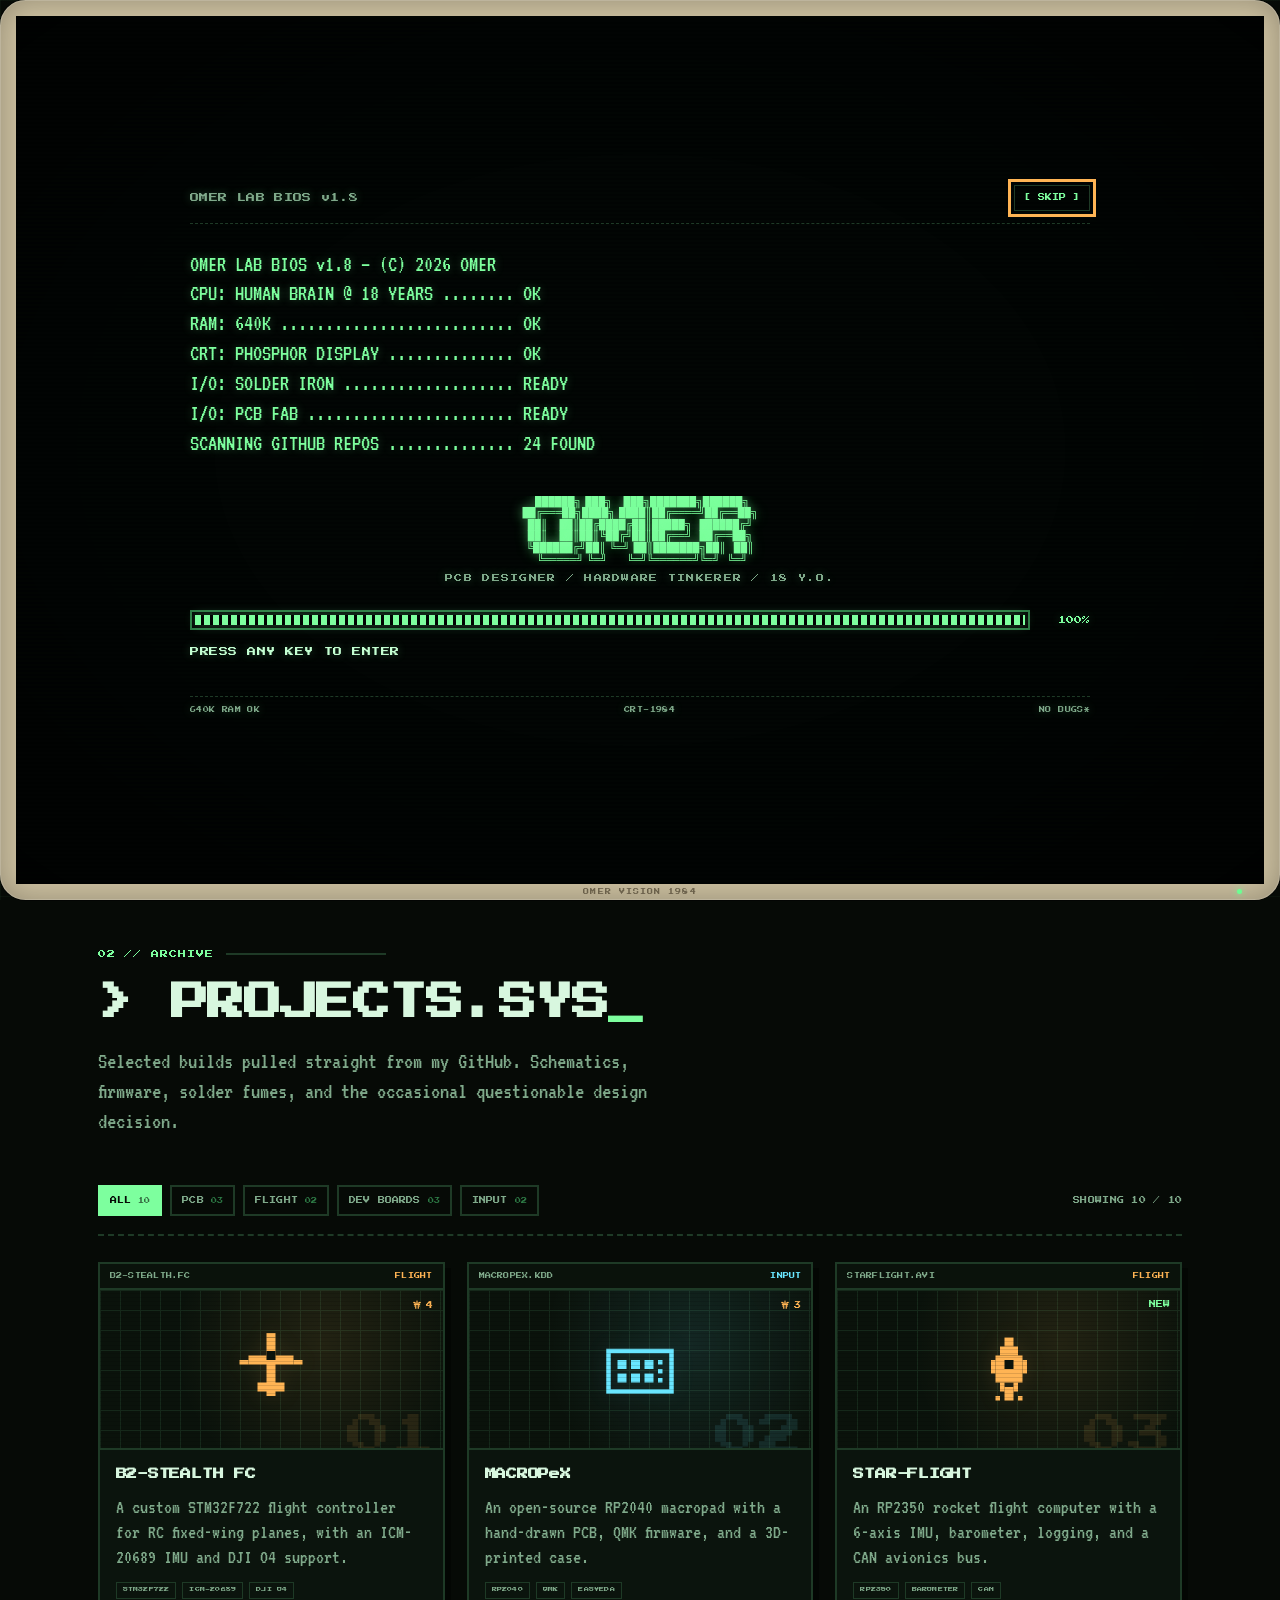
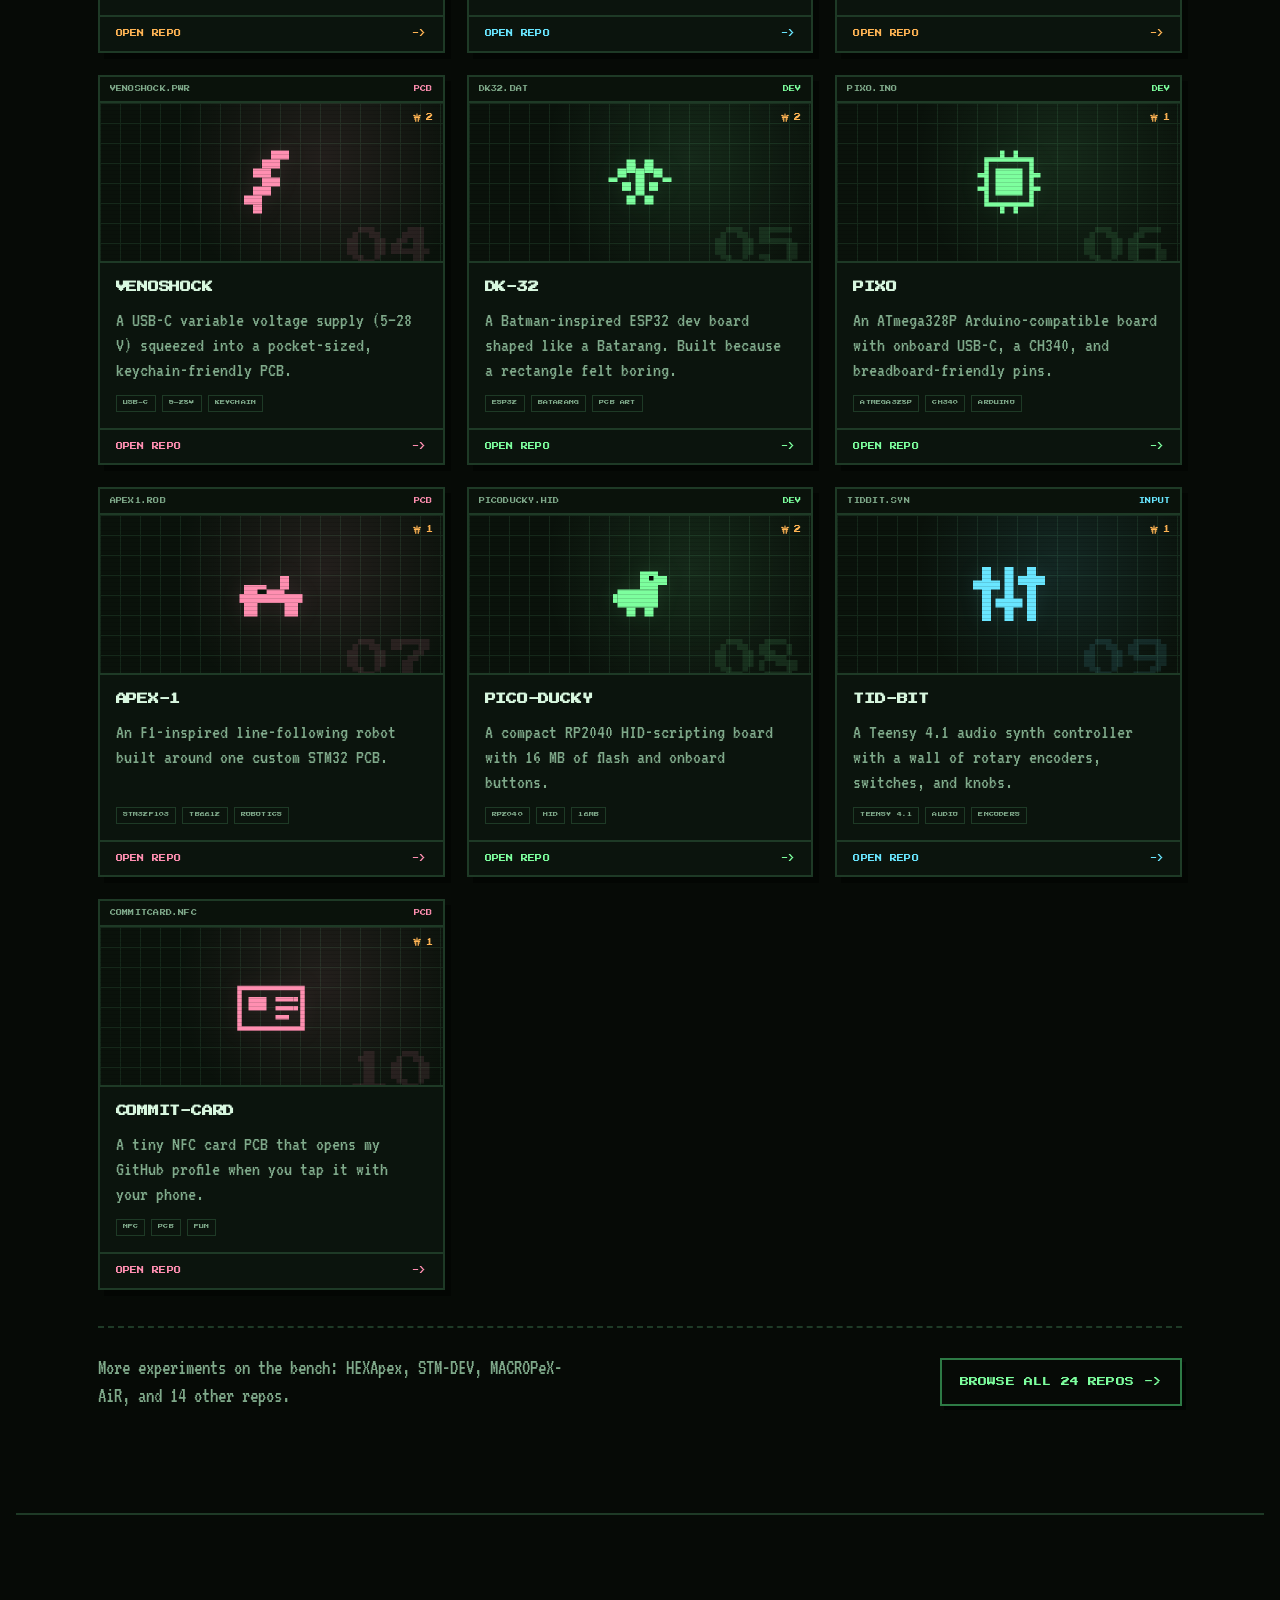
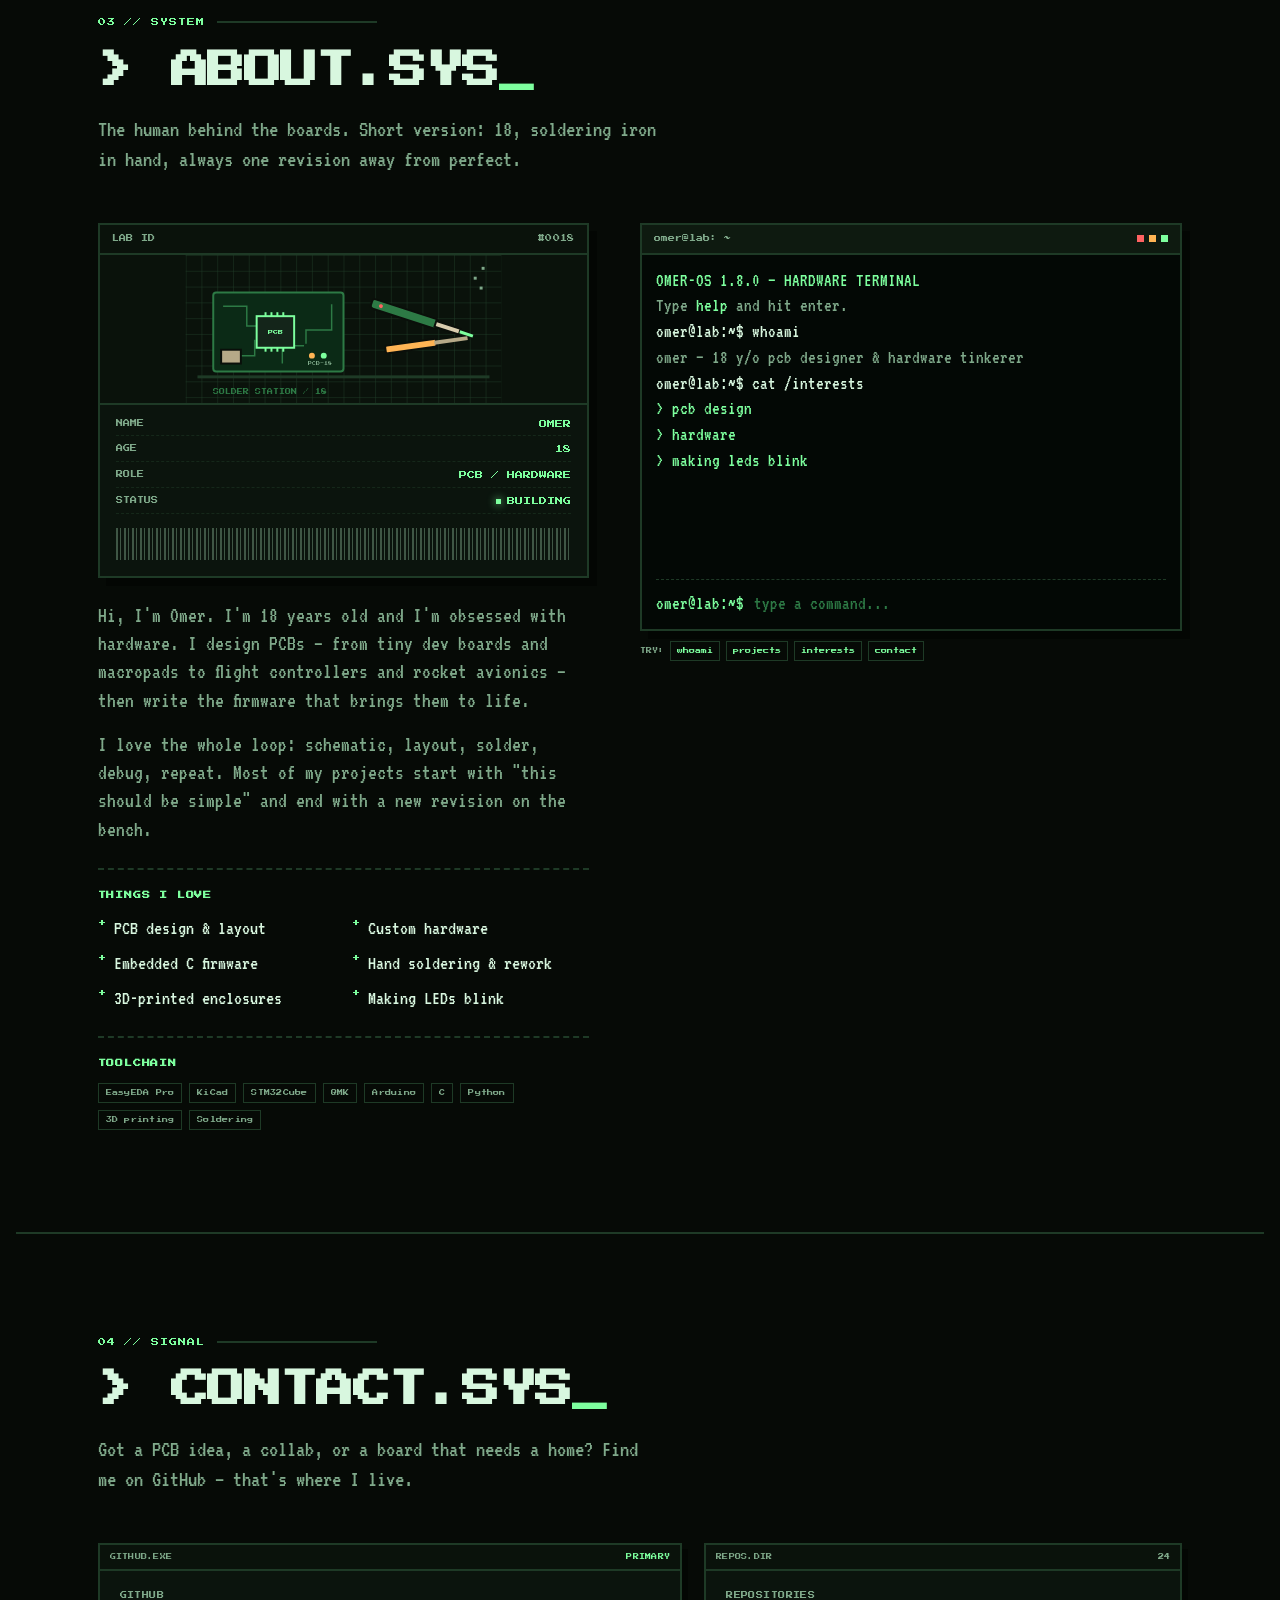
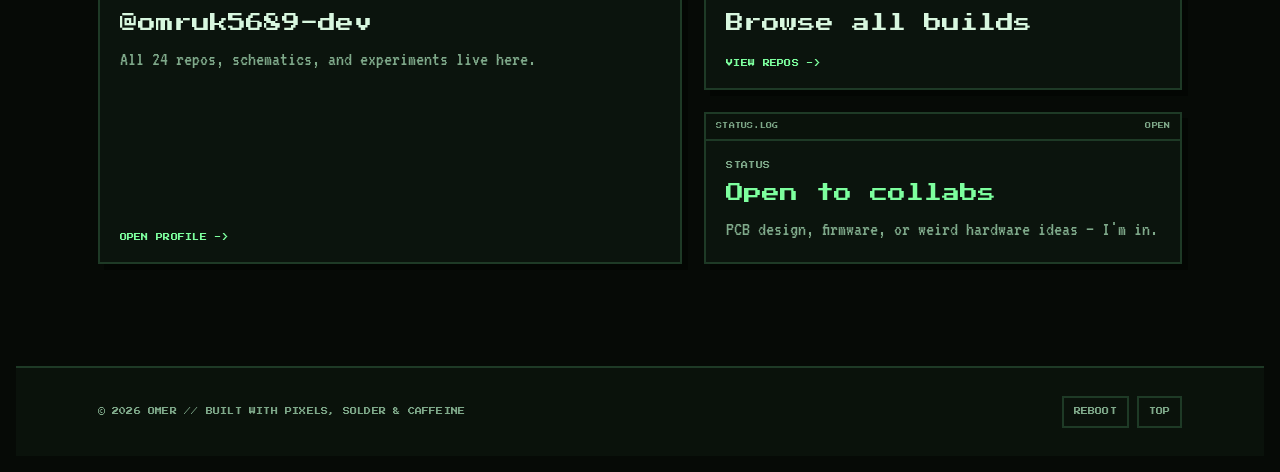
==== commit a820fd80: "feat: add contact section and footer with reboot action" ====
--- a/index.html
+++ b/index.html
@@ -748,6 +748,58 @@
       </div>
     </section>
 
+    <section class="section contact" id="contact">
+      <div class="shell">
+        <div class="section-head reveal">
+          <p class="section-kicker">04 // SIGNAL</p>
+          <h2 class="section-title">&gt; CONTACT.SYS</h2>
+          <p class="section-lede">Got a PCB idea, a collab, or a board that needs a home? Find me on GitHub — that's where I live.</p>
+        </div>
+
+        <div class="contact__grid reveal">
+          <a class="contact__card contact__card--primary" href="https://github.com/omruk5689-dev" target="_blank" rel="noopener noreferrer">
+            <div class="contact__card-bar"><span>GITHUB.EXE</span><span>PRIMARY</span></div>
+            <div class="contact__card-body">
+              <p class="contact__label">GITHUB</p>
+              <p class="contact__value">@omruk5689-dev</p>
+              <p class="contact__hint">All 24 repos, schematics, and experiments live here.</p>
+              <span class="contact__action">OPEN PROFILE <span aria-hidden="true">-&gt;</span></span>
+            </div>
+          </a>
+
+          <div class="contact__stack">
+            <a class="contact__card" href="https://github.com/omruk5689-dev?tab=repositories" target="_blank" rel="noopener noreferrer">
+              <div class="contact__card-bar"><span>REPOS.DIR</span><span>24</span></div>
+              <div class="contact__card-body">
+                <p class="contact__label">REPOSITORIES</p>
+                <p class="contact__value">Browse all builds</p>
+                <span class="contact__action">VIEW REPOS <span aria-hidden="true">-&gt;</span></span>
+              </div>
+            </a>
+
+            <div class="contact__card contact__card--note">
+              <div class="contact__card-bar"><span>STATUS.LOG</span><span>OPEN</span></div>
+              <div class="contact__card-body">
+                <p class="contact__label">STATUS</p>
+                <p class="contact__value">Open to collabs</p>
+                <p class="contact__hint">PCB design, firmware, or weird hardware ideas — I'm in.</p>
+              </div>
+            </div>
+          </div>
+        </div>
+      </div>
+    </section>
+
   </main>
+
+  <footer class="footer">
+    <div class="shell footer__inner">
+      <p class="footer__copy">© 2026 OMER // BUILT WITH PIXELS, SOLDER &amp; CAFFEINE</p>
+      <div class="footer__actions">
+        <button class="footer__btn" type="button" id="rebootBtn">REBOOT</button>
+        <a class="footer__btn" href="#home">TOP</a>
+      </div>
+    </div>
+  </footer>
 </body>
 </html>
--- a/styles.css
+++ b/styles.css
@@ -1730,6 +1730,14 @@
   .project-grid {
     grid-template-columns: repeat(2, minmax(0, 1fr));
   }
+
+  .about__grid {
+    grid-template-columns: 1fr;
+  }
+
+  .about__terminal {
+    position: static;
+  }
 }
 
 @media (max-width: 980px) {
@@ -1747,6 +1755,10 @@
   .hero__title {
     font-size: clamp(64px, 14vw, 148px);
   }
+
+  .contact__grid {
+    grid-template-columns: 1fr;
+  }
 }
 
 @media (max-width: 900px) {
@@ -1809,6 +1821,15 @@
   }
 
   .project-more {
+    flex-direction: column;
+    align-items: flex-start;
+  }
+
+  .love-list {
+    grid-template-columns: 1fr;
+  }
+
+  .footer__inner {
     flex-direction: column;
     align-items: flex-start;
   }
@@ -1832,3 +1853,148 @@
     transform: none;
   }
 }
+
+/* --- contact ------------------------------------------------------------- */
+
+.contact__grid {
+  display: grid;
+  grid-template-columns: minmax(0, 1.1fr) minmax(0, 0.9fr);
+  gap: 22px;
+}
+
+.contact__stack {
+  display: flex;
+  flex-direction: column;
+  gap: 22px;
+}
+
+.contact__card {
+  display: flex;
+  flex-direction: column;
+  min-width: 0;
+  border: 2px solid var(--line);
+  background: var(--panel);
+  box-shadow: 6px 6px 0 rgba(0, 0, 0, 0.35);
+  transition: transform 0.15s steps(3), border-color 0.15s steps(3), box-shadow 0.15s steps(3);
+}
+
+a.contact__card:hover,
+a.contact__card:focus-visible {
+  transform: translate(-3px, -3px);
+  border-color: var(--green);
+  box-shadow: 9px 9px 0 rgba(0, 0, 0, 0.42), 0 0 24px var(--green-glow);
+}
+
+.contact__card-bar {
+  display: flex;
+  justify-content: space-between;
+  gap: 10px;
+  padding: 8px 10px;
+  border-bottom: 2px solid var(--line);
+  background: var(--bg-elev);
+  color: var(--muted);
+  font-family: var(--font-pixel);
+  font-size: 6px;
+  letter-spacing: 0.04em;
+}
+
+.contact__card--primary .contact__card-bar span:last-child {
+  color: var(--green);
+}
+
+.contact__card-body {
+  display: flex;
+  flex: 1;
+  flex-direction: column;
+  gap: 10px;
+  padding: 20px;
+}
+
+.contact__label {
+  color: var(--muted);
+  font-family: var(--font-pixel);
+  font-size: 7px;
+  letter-spacing: 0.06em;
+}
+
+.contact__value {
+  color: var(--ink);
+  font-family: var(--font-pixel);
+  font-size: clamp(14px, 1.8vw, 18px);
+  line-height: 1.5;
+}
+
+.contact__hint {
+  color: var(--muted);
+  font-size: 20px;
+  line-height: 1.25;
+}
+
+.contact__action {
+  margin-top: auto;
+  padding-top: 12px;
+  color: var(--green);
+  font-family: var(--font-pixel);
+  font-size: 7px;
+  letter-spacing: 0.04em;
+  transition: transform 0.15s steps(2);
+}
+
+.contact__card:hover .contact__action span,
+.contact__card:focus-visible .contact__action span {
+  display: inline-block;
+  transform: translateX(4px);
+}
+
+.contact__card--note .contact__value {
+  color: var(--green);
+}
+
+/* --- footer -------------------------------------------------------------- */
+
+.footer {
+  padding: 28px 0;
+  background: var(--bg-elev);
+}
+
+.footer__inner {
+  display: flex;
+  flex-wrap: wrap;
+  align-items: center;
+  justify-content: space-between;
+  gap: 16px;
+}
+
+.footer__copy {
+  color: var(--muted);
+  font-family: var(--font-pixel);
+  font-size: 7px;
+  line-height: 1.8;
+  letter-spacing: 0.03em;
+}
+
+.footer__actions {
+  display: flex;
+  gap: 8px;
+}
+
+.footer__btn {
+  display: inline-flex;
+  align-items: center;
+  justify-content: center;
+  padding: 9px 10px;
+  border: 2px solid var(--line);
+  background: transparent;
+  color: var(--muted);
+  font-family: var(--font-pixel);
+  font-size: 7px;
+  letter-spacing: 0.03em;
+  transition: color var(--step) steps(2), border-color var(--step) steps(2), background var(--step) steps(2);
+}
+
+.footer__btn:hover {
+  border-color: var(--green);
+  color: var(--bg);
+  background: var(--green);
+}
+
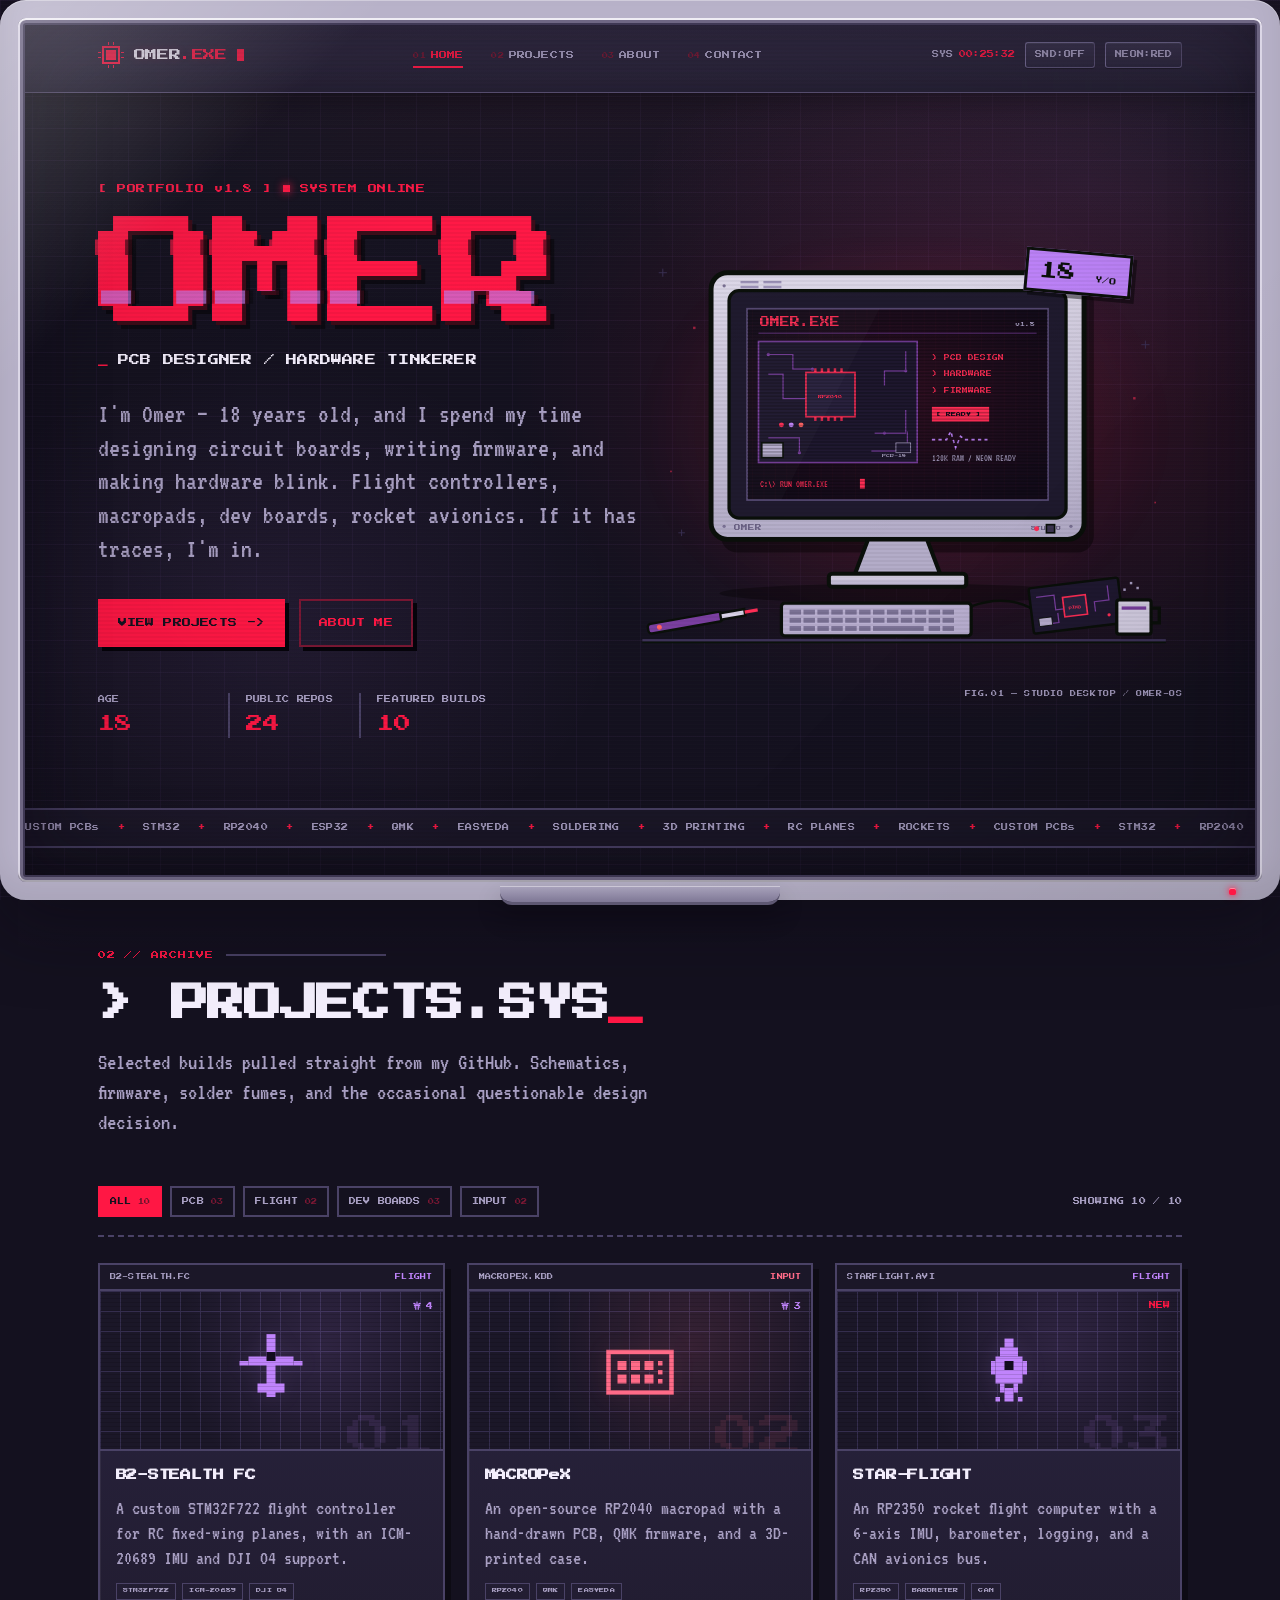
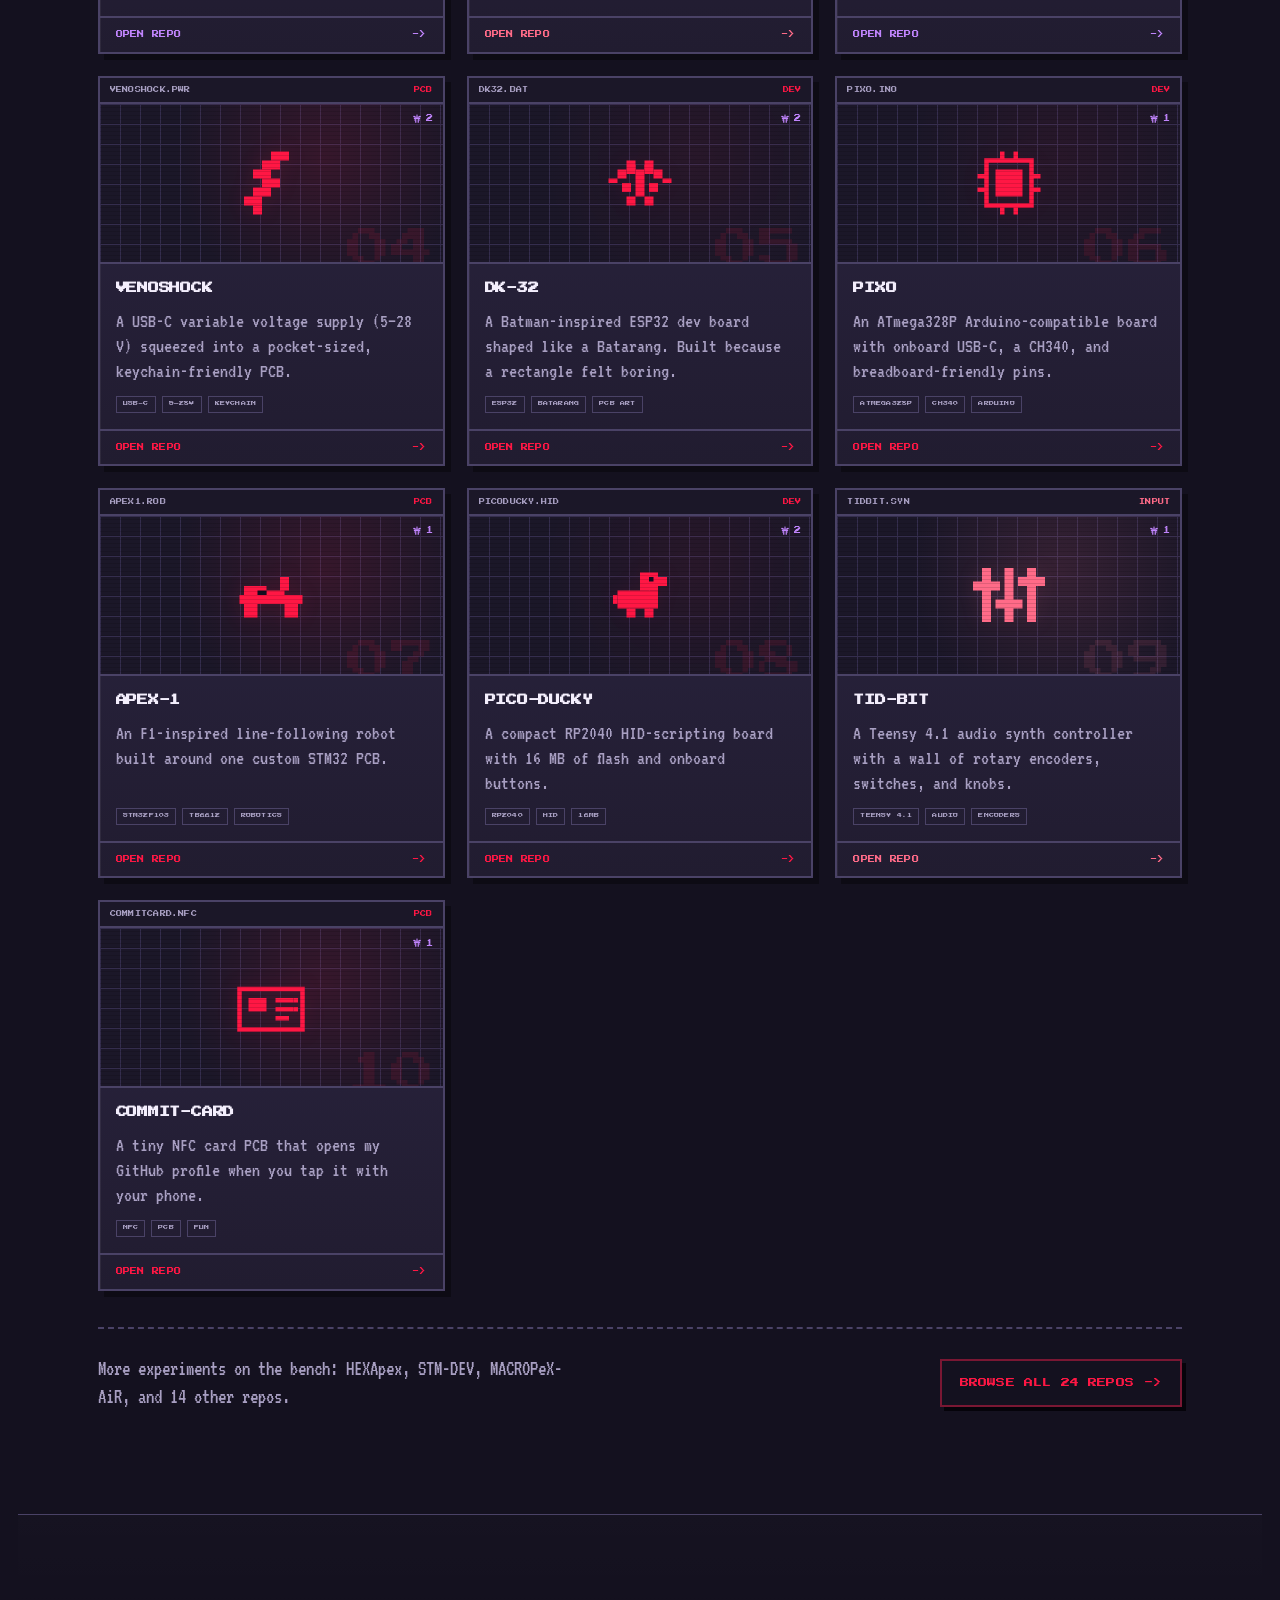
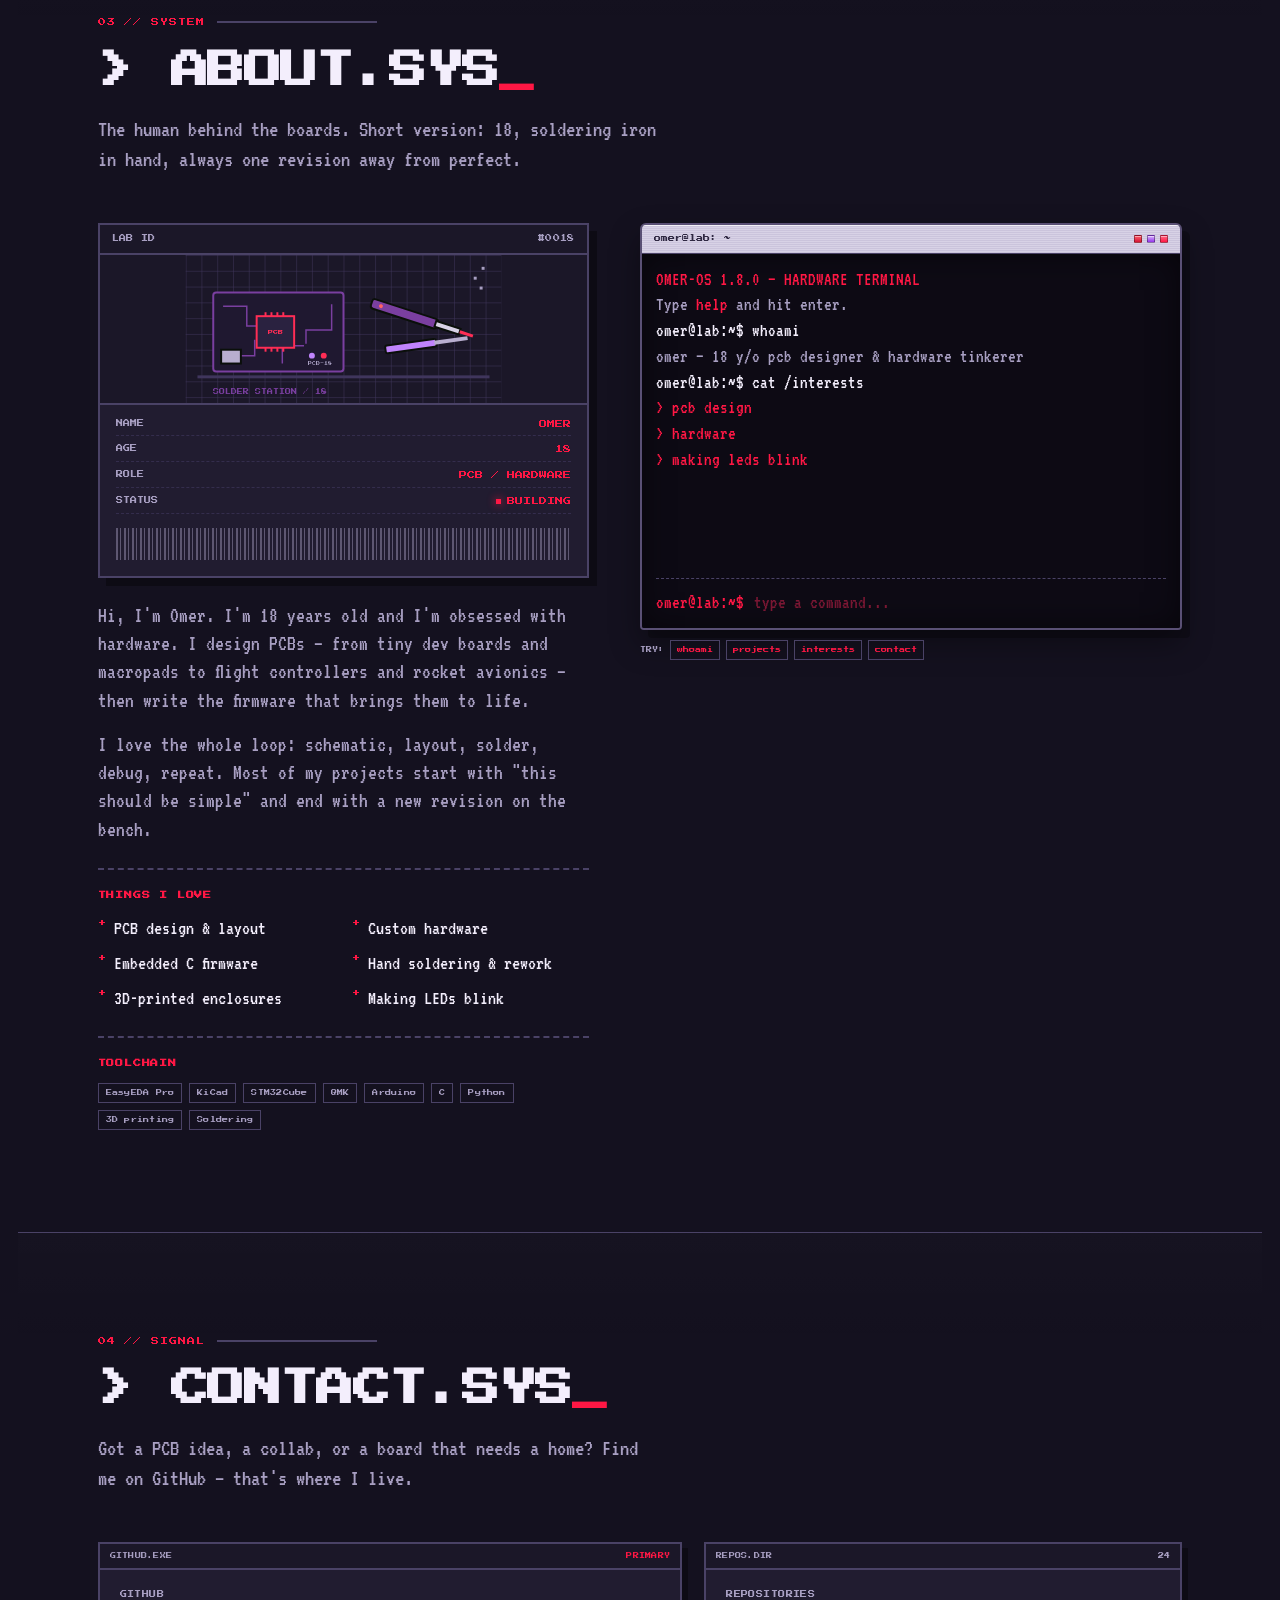
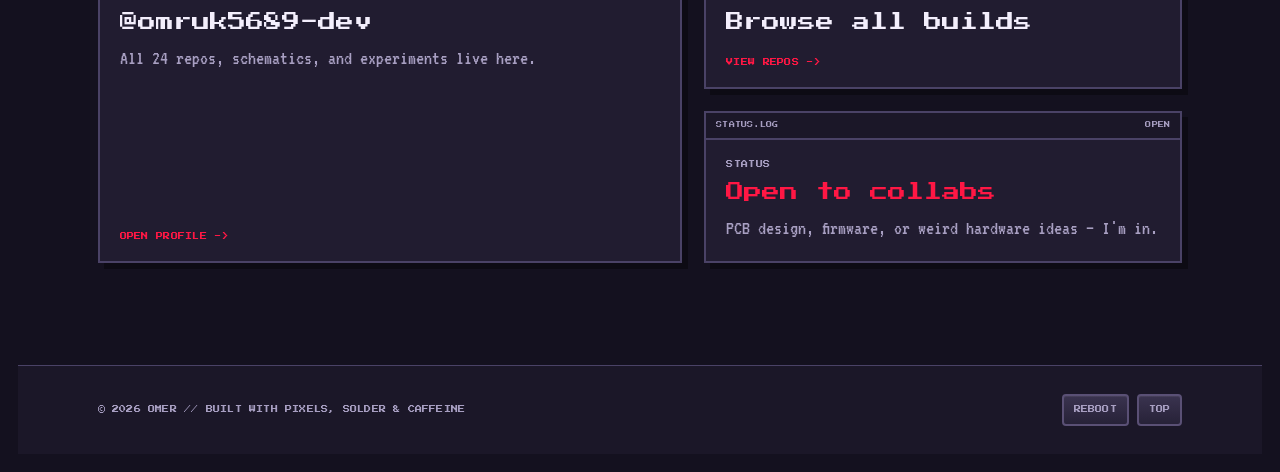
==== commit a3596856: "style: redesign to realistic retro Apple desktop with grey-purple and red neon" ====
--- a/index.html
+++ b/index.html
@@ -3,9 +3,16 @@
 <head>
   <meta charset="utf-8">
   <meta name="viewport" content="width=device-width, initial-scale=1">
-  <meta name="theme-color" content="#07130b">
+  <meta name="theme-color" content="#14111f">
   <title>OMER.EXE — PCB Designer &amp; Hardware Tinkerer</title>
   <meta name="description" content="Omer is an 18-year-old PCB designer and hardware tinkerer building flight controllers, macropads, dev boards, and rocket avionics.">
+  <meta property="og:title" content="OMER.EXE — PCB Designer &amp; Hardware Tinkerer">
+  <meta property="og:description" content="Retro CRT portfolio of Omer, 18 — I love PCB design and hardware. Flight controllers, macropads, dev boards, and more.">
+  <meta property="og:type" content="website">
+  <meta property="og:url" content="https://omruk5689-dev.github.io/omer-portfolio/">
+  <meta name="twitter:card" content="summary">
+  <meta name="twitter:title" content="OMER.EXE — PCB Designer &amp; Hardware Tinkerer">
+  <meta name="twitter:description" content="Retro CRT portfolio of Omer, 18 — I love PCB design and hardware.">
   <link rel="preload" href="assets/fonts/press-start-2p.woff2" as="font" type="font/woff2" crossorigin>
   <link rel="preload" href="assets/fonts/vt323.woff2" as="font" type="font/woff2" crossorigin>
   <link rel="icon" href="assets/favicon.svg" type="image/svg+xml">
@@ -13,11 +20,11 @@
   <script>try{if(sessionStorage.getItem("omer-booted")==="1")document.documentElement.classList.add("boot-skip");}catch(e){}</script>
   <script src="script.js" defer></script>
 </head>
-<body class="theme-green is-booting">
+<body class="theme-red is-booting">
   <a class="skip-link" href="#main">SKIP TO CONTENT</a>
 
   <div class="crt-frame" aria-hidden="true">
-    <span class="crt-frame__brand">OMER VISION 1984</span>
+    <span class="crt-frame__brand">OMER STUDIO OS 1.8</span>
     <span class="crt-frame__led"></span>
   </div>
   <div class="crt-overlay" aria-hidden="true"></div>
@@ -30,7 +37,7 @@
       <rect x="13" y="6" width="2" height="1"/>
       <rect x="5" y="11" width="6" height="2"/>
       <rect x="7" y="0" width="2" height="1"/>
-      <rect x="7" y="4" width="2" height="2" fill="#0b140d"/>
+      <rect x="7" y="4" width="2" height="2" fill="#120d1f"/>
     </symbol>
     <symbol id="i-keypad" viewBox="0 0 16 16">
       <rect x="1" y="4" width="14" height="9" fill="none" stroke="currentColor"/>
@@ -49,7 +56,7 @@
       <rect x="7" y="12" width="2" height="3"/>
       <rect x="5" y="14" width="1" height="1"/>
       <rect x="10" y="14" width="1" height="1"/>
-      <rect x="7" y="6" width="2" height="2" fill="#0b140d"/>
+      <rect x="7" y="6" width="2" height="2" fill="#120d1f"/>
     </symbol>
     <symbol id="i-bolt" viewBox="0 0 16 16">
       <rect x="8" y="1" width="4" height="2"/>
@@ -91,7 +98,7 @@
       <rect x="2" y="6" width="2" height="2"/>
       <rect x="2" y="10" width="3" height="3"/>
       <rect x="11" y="10" width="3" height="3"/>
-      <rect x="5" y="7" width="2" height="1" fill="#0b140d"/>
+      <rect x="5" y="7" width="2" height="1" fill="#120d1f"/>
     </symbol>
     <symbol id="i-duck" viewBox="0 0 16 16">
       <rect x="8" y="3" width="4" height="4"/>
@@ -100,7 +107,7 @@
       <rect x="2" y="8" width="1" height="2"/>
       <rect x="5" y="11" width="2" height="2"/>
       <rect x="9" y="11" width="2" height="2"/>
-      <rect x="10" y="4" width="1" height="1" fill="#060a06"/>
+      <rect x="10" y="4" width="1" height="1" fill="#120d1f"/>
     </symbol>
     <symbol id="i-sliders" viewBox="0 0 16 16">
       <rect x="2" y="2" width="2" height="12"/>
@@ -145,7 +152,7 @@
         <p data-boot-line>OMER LAB BIOS v1.8 — (C) 2026 OMER</p>
         <p data-boot-line>CPU: HUMAN BRAIN @ 18 YEARS ........ OK</p>
         <p data-boot-line>RAM: 640K .......................... OK</p>
-        <p data-boot-line>CRT: PHOSPHOR DISPLAY .............. OK</p>
+        <p data-boot-line>CRT: RGB NEON DISPLAY .............. OK</p>
         <p data-boot-line>I/O: SOLDER IRON ................... READY</p>
         <p data-boot-line>I/O: PCB FAB ....................... READY</p>
         <p data-boot-line>SCANNING GITHUB REPOS .............. 24 FOUND</p>
@@ -169,9 +176,9 @@
       <p class="boot__press" id="bootPress" hidden>PRESS ANY KEY TO ENTER</p>
 
       <div class="boot__footer" aria-hidden="true">
-        <span>640K RAM OK</span>
-        <span>CRT-1984</span>
-        <span>NO BUGS*</span>
+        <span>128K RAM OK</span>
+        <span>STUDIO-OS</span>
+        <span>NEON READY</span>
       </div>
     </div>
   </div>
@@ -208,7 +215,7 @@
       <div class="header__tools">
         <span class="sys-clock"><span class="sys-clock__label">SYS</span><time id="clock" datetime="">--:--:--</time></span>
         <button class="chip-btn" id="soundToggle" type="button" aria-pressed="false" aria-label="Toggle interface sound">SND:OFF</button>
-        <button class="chip-btn" id="phosphorToggle" type="button" aria-pressed="false" aria-label="Switch phosphor colour">PHOS:GRN</button>
+        <button class="chip-btn" id="phosphorToggle" type="button" aria-pressed="false" aria-label="Switch neon colour">NEON:RED</button>
         <button class="menu-toggle" id="menuToggle" type="button" aria-controls="siteNav" aria-expanded="false" aria-label="Open menu">
           <span></span><span></span><span></span>
         </button>
@@ -244,38 +251,38 @@
                 <rect width="4" height="2" fill="#000" opacity=".22"/>
               </pattern>
               <pattern id="svgGrid" width="14" height="14" patternUnits="userSpaceOnUse">
-                <path d="M14 0H0V14" fill="none" stroke="#7dff9e" stroke-opacity=".06"/>
+                <path d="M14 0H0V14" fill="none" stroke="#ff2d55" stroke-opacity=".06"/>
               </pattern>
               <radialGradient id="svgScreenGlow" cx="50%" cy="45%" r="65%">
-                <stop offset="0" stop-color="#7dff9e" stop-opacity=".12"/>
-                <stop offset="1" stop-color="#7dff9e" stop-opacity="0"/>
+                <stop offset="0" stop-color="#ff2d55" stop-opacity=".12"/>
+                <stop offset="1" stop-color="#ff2d55" stop-opacity="0"/>
               </radialGradient>
               <linearGradient id="svgBezel" x1="0" y1="0" x2="0" y2="1">
-                <stop offset="0" stop-color="#e4d9bd"/>
-                <stop offset="1" stop-color="#c6b997"/>
+                <stop offset="0" stop-color="#ddd8e8"/>
+                <stop offset="1" stop-color="#b3acc8"/>
               </linearGradient>
             </defs>
 
-            <g stroke="#1e3a26" stroke-width="1">
+            <g stroke="#3f355c" stroke-width="1">
               <path d="M40 62h10M45 57v10"/>
               <path d="M630 150h10M635 145v10"/>
               <path d="M64 380h8M68 376v8"/>
               <path d="M610 70h8M614 66v8"/>
             </g>
-            <g fill="#7dff9e" opacity=".55">
+            <g fill="#ff2d55" opacity=".55">
               <rect x="82" y="128" width="3" height="3"/>
               <rect x="620" y="214" width="3" height="3"/>
               <rect x="54" y="304" width="2" height="2"/>
               <rect x="646" y="342" width="2" height="2"/>
             </g>
 
-            <rect x="20" y="510" width="640" height="3" fill="#1e3a26"/>
+            <rect x="20" y="510" width="640" height="3" fill="#3f355c"/>
             <rect x="20" y="513" width="640" height="2" fill="#0a120b"/>
 
             <g transform="translate(26 492) rotate(-10)">
-              <rect x="0" y="0" width="92" height="12" rx="4" fill="#2d7a45" stroke="#0a0f0a" stroke-width="3"/>
-              <rect x="90" y="2" width="30" height="8" fill="#d8ccae" stroke="#0a0f0a" stroke-width="3"/>
-              <path d="M120 6h16" stroke="#7dff9e" stroke-width="4"/>
+              <rect x="0" y="0" width="92" height="12" rx="4" fill="#7a3fa0" stroke="#0a0f0a" stroke-width="3"/>
+              <rect x="90" y="2" width="30" height="8" fill="#d8d2e6" stroke="#0a0f0a" stroke-width="3"/>
+              <path d="M120 6h16" stroke="#ff2d55" stroke-width="4"/>
               <circle cx="14" cy="6" r="3" fill="#ff6262" class="svg-led svg-led--2"/>
             </g>
 
@@ -284,9 +291,9 @@
             <g class="svg-monitor">
               <rect x="116" y="78" width="456" height="326" rx="20" fill="#000" opacity=".4"/>
               <rect x="104" y="62" width="456" height="326" rx="20" fill="url(#svgBezel)" stroke="#0a0f0a" stroke-width="6"/>
-              <rect x="126" y="84" width="412" height="278" rx="12" fill="#1a2219" stroke="#0a0f0a" stroke-width="4"/>
-
-              <g fill="#a99d7e">
+              <rect x="126" y="84" width="412" height="278" rx="12" fill="#1f1a2e" stroke="#0a0f0a" stroke-width="4"/>
+
+              <g fill="#9a90b5">
                 <rect x="140" y="72" width="22" height="3"/>
                 <rect x="140" y="78" width="22" height="3"/>
                 <rect x="168" y="72" width="22" height="3"/>
@@ -294,17 +301,17 @@
               </g>
 
               <g class="svg-screen">
-                <rect x="148" y="106" width="368" height="234" fill="#04120a" stroke="#4b6b51" stroke-width="2"/>
+                <rect x="148" y="106" width="368" height="234" fill="#120b1a" stroke="#5a4d78" stroke-width="2"/>
                 <rect x="148" y="106" width="368" height="234" fill="url(#svgGrid)"/>
                 <rect x="148" y="106" width="368" height="234" fill="url(#svgScreenGlow)"/>
 
-                <text x="164" y="128" class="svg-px" font-size="12" fill="#7dff9e">OMER.EXE</text>
-                <text x="500" y="128" text-anchor="end" class="svg-px" font-size="6" fill="#7fa98a">v1.8</text>
-                <path d="M162 136H502" stroke="#2d7a45" stroke-width="1"/>
+                <text x="164" y="128" class="svg-px" font-size="12" fill="#ff2d55">OMER.EXE</text>
+                <text x="500" y="128" text-anchor="end" class="svg-px" font-size="6" fill="#a89fc2">v1.8</text>
+                <path d="M162 136H502" stroke="#7a3fa0" stroke-width="1"/>
 
                 <g>
-                  <rect x="162" y="146" width="194" height="148" fill="#0b2a16" stroke="#2d7a45" stroke-width="2"/>
-                  <g fill="none" stroke="#2d7a45" stroke-width="1.5">
+                  <rect x="162" y="146" width="194" height="148" fill="#1f1830" stroke="#7a3fa0" stroke-width="2"/>
+                  <g fill="none" stroke="#7a3fa0" stroke-width="1.5">
                     <path d="M174 162h30v18h24"/>
                     <path d="M174 186h18v30h34"/>
                     <path d="M342 158v24h-26v18"/>
@@ -312,15 +319,15 @@
                     <path d="M174 264h38v18"/>
                     <path d="M300 280h44v-24"/>
                   </g>
-                  <g fill="#2d7a45">
+                  <g fill="#7a3fa0">
                     <circle cx="174" cy="162" r="2"/>
                     <circle cx="228" cy="180" r="2"/>
                     <circle cx="342" cy="182" r="2"/>
                     <circle cx="316" cy="258" r="2"/>
                     <circle cx="212" cy="282" r="2"/>
                   </g>
-                  <rect x="220" y="184" width="60" height="54" fill="#14251a" stroke="#7dff9e" stroke-width="2"/>
-                  <g fill="#7dff9e">
+                  <rect x="220" y="184" width="60" height="54" fill="#2a2240" stroke="#ff2d55" stroke-width="2"/>
+                  <g fill="#ff2d55">
                     <rect x="230" y="179" width="3" height="5"/><rect x="238" y="179" width="3" height="5"/>
                     <rect x="246" y="179" width="3" height="5"/><rect x="254" y="179" width="3" height="5"/>
                     <rect x="262" y="179" width="3" height="5"/>
@@ -328,45 +335,45 @@
                     <rect x="246" y="238" width="3" height="5"/><rect x="254" y="238" width="3" height="5"/>
                     <rect x="262" y="238" width="3" height="5"/>
                   </g>
-                  <text x="250" y="216" text-anchor="middle" class="svg-px" font-size="5" fill="#7dff9e">RP2040</text>
-                  <rect x="166" y="270" width="26" height="18" fill="#b6a988" stroke="#0a0f0a" stroke-width="2"/>
-                  <rect x="330" y="270" width="18" height="12" fill="#16251a" stroke="#7fa98a"/>
-                  <text x="342" y="288" text-anchor="end" class="svg-px" font-size="5" fill="#7fa98a">PCB-18</text>
+                  <text x="250" y="216" text-anchor="middle" class="svg-px" font-size="5" fill="#ff2d55">RP2040</text>
+                  <rect x="166" y="270" width="26" height="18" fill="#b8aecf" stroke="#0a0f0a" stroke-width="2"/>
+                  <rect x="330" y="270" width="18" height="12" fill="#241d38" stroke="#a89fc2"/>
+                  <text x="342" y="288" text-anchor="end" class="svg-px" font-size="5" fill="#a89fc2">PCB-18</text>
                   <g>
-                    <circle cx="190" cy="248" r="3" fill="#7dff9e" class="svg-led"/>
-                    <circle cx="202" cy="248" r="3" fill="#ffb454" class="svg-led svg-led--2"/>
+                    <circle cx="190" cy="248" r="3" fill="#ff2d55" class="svg-led"/>
+                    <circle cx="202" cy="248" r="3" fill="#c084fc" class="svg-led svg-led--2"/>
                     <circle cx="214" cy="248" r="3" fill="#ff6262" class="svg-led svg-led--3"/>
                   </g>
                 </g>
 
-                <g class="svg-px" font-size="7" fill="#7dff9e">
+                <g class="svg-px" font-size="7" fill="#ff2d55">
                   <text x="374" y="170">&gt; PCB DESIGN</text>
                   <text x="374" y="190">&gt; HARDWARE</text>
                   <text x="374" y="210">&gt; FIRMWARE</text>
                 </g>
-                <rect x="374" y="226" width="70" height="18" fill="#7dff9e"/>
-                <text x="379" y="239" class="svg-px" font-size="6" fill="#04120a">[ READY ]</text>
-                <path class="svg-wave" d="M374 266h18l5-10 6 20 6-14 5 4h28" fill="none" stroke="#ffb454" stroke-width="2"/>
-                <text x="374" y="292" class="svg-term" font-size="12" fill="#7fa98a">640K RAM / NO BUGS*</text>
-
-                <text x="164" y="324" class="svg-term" font-size="12" fill="#7dff9e">C:\&gt; RUN OMER.EXE</text>
-                <rect x="286" y="314" width="6" height="12" fill="#7dff9e" class="svg-cursor"/>
+                <rect x="374" y="226" width="70" height="18" fill="#ff2d55"/>
+                <text x="379" y="239" class="svg-px" font-size="6" fill="#120b1a">[ READY ]</text>
+                <path class="svg-wave" d="M374 266h18l5-10 6 20 6-14 5 4h28" fill="none" stroke="#c084fc" stroke-width="2"/>
+                <text x="374" y="292" class="svg-term" font-size="12" fill="#a89fc2">128K RAM / NEON READY</text>
+
+                <text x="164" y="324" class="svg-term" font-size="12" fill="#ff2d55">C:\&gt; RUN OMER.EXE</text>
+                <rect x="286" y="314" width="6" height="12" fill="#ff2d55" class="svg-cursor"/>
                 <rect x="148" y="106" width="368" height="234" fill="url(#svgScan)"/>
                 <path d="M148 106 L310 106 L190 340 L148 340 Z" fill="#fff" opacity=".018"/>
               </g>
 
-              <text x="132" y="378" class="svg-px" font-size="8" fill="#6f654b">OMER</text>
-              <text x="532" y="378" text-anchor="end" class="svg-px" font-size="6" fill="#6f654b">CRT-1984</text>
-              <circle cx="502" cy="375" r="3" fill="#7dff9e" class="svg-led svg-led--pwr"/>
-              <rect x="514" y="370" width="10" height="10" fill="#3a3324" stroke="#0a0f0a" stroke-width="2"/>
+              <text x="132" y="378" class="svg-px" font-size="8" fill="#6a6184">OMER</text>
+              <text x="532" y="378" text-anchor="end" class="svg-px" font-size="6" fill="#6a6184">STUDIO</text>
+              <circle cx="502" cy="375" r="3" fill="#ff2d55" class="svg-led svg-led--pwr"/>
+              <rect x="514" y="370" width="10" height="10" fill="#3b344f" stroke="#0a0f0a" stroke-width="2"/>
             </g>
 
-            <path d="M296 388h72l16 42H280z" fill="#c6b997" stroke="#0a0f0a" stroke-width="5"/>
+            <path d="M296 388h72l16 42H280z" fill="#b3acc8" stroke="#0a0f0a" stroke-width="5"/>
             <rect x="248" y="430" width="168" height="16" rx="4" fill="url(#svgBezel)" stroke="#0a0f0a" stroke-width="5"/>
 
             <g transform="translate(190 466)">
-              <rect width="232" height="40" rx="4" fill="#b6a988" stroke="#0a0f0a" stroke-width="4"/>
-              <g fill="#8f8467">
+              <rect width="232" height="40" rx="4" fill="#b8aecf" stroke="#0a0f0a" stroke-width="4"/>
+              <g fill="#7a7194">
                 <rect x="10" y="8" width="14" height="6"/><rect x="27" y="8" width="14" height="6"/><rect x="44" y="8" width="14" height="6"/>
                 <rect x="61" y="8" width="14" height="6"/><rect x="78" y="8" width="14" height="6"/><rect x="95" y="8" width="14" height="6"/>
                 <rect x="112" y="8" width="14" height="6"/><rect x="129" y="8" width="14" height="6"/><rect x="146" y="8" width="14" height="6"/>
@@ -383,36 +390,36 @@
             </g>
 
             <g transform="translate(492 448) rotate(-7)">
-              <rect x="0" y="0" width="110" height="56" rx="3" fill="#0b2a16" stroke="#0a0f0a" stroke-width="3"/>
-              <g fill="none" stroke="#2d7a45" stroke-width="1.5">
+              <rect x="0" y="0" width="110" height="56" rx="3" fill="#1f1830" stroke="#0a0f0a" stroke-width="3"/>
+              <g fill="none" stroke="#7a3fa0" stroke-width="1.5">
                 <path d="M8 12h22v18h20"/>
                 <path d="M96 8v18H78v12"/>
                 <path d="M14 46h18V34"/>
               </g>
-              <rect x="40" y="16" width="28" height="24" fill="#14251a" stroke="#7dff9e" stroke-width="2"/>
-              <text x="54" y="32" text-anchor="middle" class="svg-px" font-size="4" fill="#7dff9e">PIXO</text>
-              <rect x="8" y="38" width="16" height="10" fill="#b6a988" stroke="#0a0f0a" stroke-width="1"/>
-              <circle cx="94" cy="44" r="2" fill="#7dff9e" class="svg-led svg-led--2"/>
+              <rect x="40" y="16" width="28" height="24" fill="#2a2240" stroke="#ff2d55" stroke-width="2"/>
+              <text x="54" y="32" text-anchor="middle" class="svg-px" font-size="4" fill="#ff2d55">PIXO</text>
+              <rect x="8" y="38" width="16" height="10" fill="#b8aecf" stroke="#0a0f0a" stroke-width="1"/>
+              <circle cx="94" cy="44" r="2" fill="#ff2d55" class="svg-led svg-led--2"/>
             </g>
 
             <g transform="translate(600 448)">
-              <g class="svg-steam" fill="#7fa98a">
+              <g class="svg-steam" fill="#a89fc2">
                 <rect x="8" y="0" width="3" height="3"/>
                 <rect x="16" y="-8" width="3" height="3"/>
                 <rect x="24" y="-2" width="3" height="3"/>
               </g>
-              <rect x="0" y="14" width="42" height="42" rx="3" fill="#d8ccae" stroke="#0a0f0a" stroke-width="4"/>
+              <rect x="0" y="14" width="42" height="42" rx="3" fill="#d8d2e6" stroke="#0a0f0a" stroke-width="4"/>
               <path d="M42 24h10v18h-10" fill="none" stroke="#0a0f0a" stroke-width="4"/>
-              <rect x="6" y="22" width="30" height="4" fill="#2d7a45"/>
+              <rect x="6" y="22" width="30" height="4" fill="#7a3fa0"/>
             </g>
 
-            <g fill="#8f8467">
+            <g fill="#7a7194">
               <circle cx="120" cy="78" r="2"/><circle cx="544" cy="78" r="2"/>
               <circle cx="120" cy="372" r="2"/><circle cx="544" cy="372" r="2"/>
             </g>
           </svg>
           <span class="hero__sticker">18 <span>Y/O</span></span>
-          <p class="hero__art-caption">FIG.01 — WORKSTATION / CRT-1984</p>
+          <p class="hero__art-caption">FIG.01 — STUDIO DESKTOP / OMER-OS</p>
         </div>
       </div>
 
@@ -622,53 +629,53 @@
                 <svg viewBox="0 0 320 150">
                   <defs>
                     <pattern id="idGrid" width="16" height="16" patternUnits="userSpaceOnUse">
-                      <path d="M16 0H0V16" fill="none" stroke="#1e3a26" stroke-width="1"/>
+                      <path d="M16 0H0V16" fill="none" stroke="#3f355c" stroke-width="1"/>
                     </pattern>
                   </defs>
                   <rect width="320" height="150" fill="url(#idGrid)"/>
-                  <rect x="12" y="122" width="296" height="3" fill="#1e3a26"/>
+                  <rect x="12" y="122" width="296" height="3" fill="#3f355c"/>
 
                   <g transform="translate(28 38)">
-                    <rect width="132" height="80" rx="3" fill="#0b2a16" stroke="#2d7a45" stroke-width="2"/>
-                    <g fill="none" stroke="#2d7a45" stroke-width="1.5">
+                    <rect width="132" height="80" rx="3" fill="#1f1830" stroke="#7a3fa0" stroke-width="2"/>
+                    <g fill="none" stroke="#7a3fa0" stroke-width="1.5">
                       <path d="M10 14h24v20h20"/>
                       <path d="M120 12v26H94v14"/>
                       <path d="M12 64h30V48"/>
                       <path d="M70 72v-18h22"/>
                     </g>
-                    <rect x="44" y="24" width="38" height="32" fill="#14251a" stroke="#7dff9e" stroke-width="2"/>
-                    <text x="63" y="43" text-anchor="middle" class="svg-px" font-size="5" fill="#7dff9e">PCB</text>
-                    <g fill="#7dff9e">
+                    <rect x="44" y="24" width="38" height="32" fill="#2a2240" stroke="#ff2d55" stroke-width="2"/>
+                    <text x="63" y="43" text-anchor="middle" class="svg-px" font-size="5" fill="#ff2d55">PCB</text>
+                    <g fill="#ff2d55">
                       <rect x="52" y="20" width="2" height="4"/><rect x="58" y="20" width="2" height="4"/>
                       <rect x="64" y="20" width="2" height="4"/><rect x="70" y="20" width="2" height="4"/>
                       <rect x="52" y="56" width="2" height="4"/><rect x="58" y="56" width="2" height="4"/>
                       <rect x="64" y="56" width="2" height="4"/><rect x="70" y="56" width="2" height="4"/>
                     </g>
-                    <rect x="8" y="58" width="20" height="14" fill="#b6a988" stroke="#0a0f0a" stroke-width="2"/>
-                    <circle cx="112" cy="64" r="3" fill="#7dff9e" class="svg-led"/>
-                    <circle cx="100" cy="64" r="3" fill="#ffb454" class="svg-led svg-led--2"/>
-                    <text x="120" y="74" text-anchor="end" class="svg-px" font-size="4" fill="#7fa98a">PCB-18</text>
+                    <rect x="8" y="58" width="20" height="14" fill="#b8aecf" stroke="#0a0f0a" stroke-width="2"/>
+                    <circle cx="112" cy="64" r="3" fill="#ff2d55" class="svg-led"/>
+                    <circle cx="100" cy="64" r="3" fill="#c084fc" class="svg-led svg-led--2"/>
+                    <text x="120" y="74" text-anchor="end" class="svg-px" font-size="4" fill="#a89fc2">PCB-18</text>
                   </g>
 
                   <g transform="translate(190 44) rotate(18)">
-                    <rect x="0" y="0" width="70" height="10" rx="3" fill="#2d7a45" stroke="#0a0f0a" stroke-width="2"/>
-                    <rect x="68" y="2" width="26" height="6" fill="#d8ccae" stroke="#0a0f0a" stroke-width="2"/>
-                    <path d="M94 5h14" stroke="#7dff9e" stroke-width="3"/>
+                    <rect x="0" y="0" width="70" height="10" rx="3" fill="#7a3fa0" stroke="#0a0f0a" stroke-width="2"/>
+                    <rect x="68" y="2" width="26" height="6" fill="#d8d2e6" stroke="#0a0f0a" stroke-width="2"/>
+                    <path d="M94 5h14" stroke="#ff2d55" stroke-width="3"/>
                     <circle cx="10" cy="5" r="2" fill="#ff6262" class="svg-led svg-led--3"/>
                   </g>
 
-                  <g class="svg-steam" fill="#7fa98a">
+                  <g class="svg-steam" fill="#a89fc2">
                     <rect x="298" y="32" width="3" height="3"/>
                     <rect x="292" y="22" width="3" height="3"/>
                     <rect x="300" y="12" width="3" height="3"/>
                   </g>
 
                   <g transform="translate(202 92) rotate(-8)">
-                    <rect x="0" y="0" width="52" height="8" rx="2" fill="#ffb454" stroke="#0a0f0a" stroke-width="2"/>
-                    <rect x="50" y="2" width="34" height="4" fill="#b6a988"/>
+                    <rect x="0" y="0" width="52" height="8" rx="2" fill="#c084fc" stroke="#0a0f0a" stroke-width="2"/>
+                    <rect x="50" y="2" width="34" height="4" fill="#b8aecf"/>
                   </g>
 
-                  <text x="28" y="142" class="svg-px" font-size="6" fill="#2d7a45">SOLDER STATION / 18</text>
+                  <text x="28" y="142" class="svg-px" font-size="6" fill="#7a3fa0">SOLDER STATION / 18</text>
                 </svg>
               </div>
               <dl class="id-card__rows">
--- a/styles.css
+++ b/styles.css
@@ -1,5 +1,5 @@
 /* ==========================================================================
-   OMER.EXE — pixel / CRT design system
+   OMER.EXE — retro Apple-desktop / grey-purple + red neon design system
    ========================================================================== */
 
 @font-face {
@@ -19,27 +19,30 @@
 }
 
 :root {
-  --bg: #060a06;
-  --bg-elev: #0a120b;
-  --panel: #0b140d;
-  --panel-2: #0e1a10;
-  --line: #1e3a26;
-  --line-soft: #15281a;
-  --ink: #d8f7df;
-  --muted: #7fa98a;
-  --green: #7dff9e;
-  --green-hot: #c4ffd2;
-  --green-dim: #2d7a45;
-  --green-deep: #10331c;
-  --amber: #ffb454;
-  --red: #ff6262;
-  --cream: #d8ccae;
-  --cream-dark: #b6a988;
-  --bezel: #cbbf9f;
-  --shadow: #010402;
-  --glow: rgba(125, 255, 158, 0.08);
-  --grid: rgba(125, 255, 158, 0.035);
-  --frame: 16px;
+  --bg: #14111f;
+  --bg-elev: #1b1728;
+  --panel: #211c30;
+  --panel-2: #2a2440;
+  --line: #4a4266;
+  --line-soft: #342d4d;
+  --ink: #f3eefc;
+  --muted: #a89fc2;
+  --green: #ff1744;          /* primary accent: red neon */
+  --green-hot: #ff6b88;
+  --green-dim: #7a1733;
+  --green-deep: #3a0b18;
+  --amber: #c084fc;          /* secondary accent: purple neon */
+  --red: #ff1744;
+  --cream: #d9d2e6;
+  --cream-dark: #b8aecf;
+  --bezel: #8f89a8;
+  --bezel-dark: #5b556f;
+  --shadow: #05030a;
+  --glow: rgba(255, 23, 68, 0.14);
+  --glow-soft: rgba(255, 23, 68, 0.06);
+  --grid: rgba(192, 132, 252, 0.045);
+  --desktop: #6e6784;
+  --frame: 18px;
   --header-h: 74px;
   --shell: 1200px;
   --gutter: clamp(20px, 4.5vw, 64px);
@@ -48,21 +51,23 @@
   --step: 120ms;
 }
 
-body.theme-amber {
-  --bg: #0a0704;
-  --bg-elev: #120c06;
-  --panel: #140e07;
-  --panel-2: #1a1208;
-  --line: #3d2a16;
-  --line-soft: #2a1d0f;
-  --ink: #ffe9c9;
-  --muted: #c3a37b;
-  --green: #ffb454;
-  --green-hot: #ffe0b0;
-  --green-dim: #8a5a2c;
-  --green-deep: #3a2410;
-  --glow: rgba(255, 180, 84, 0.08);
-  --grid: rgba(255, 180, 84, 0.035);
+body.theme-purple {
+  --bg: #13101b;
+  --bg-elev: #1a1626;
+  --panel: #201b2e;
+  --panel-2: #29223d;
+  --line: #4b3f66;
+  --line-soft: #352c4a;
+  --ink: #f5f0ff;
+  --muted: #b0a6c9;
+  --green: #c084fc;          /* primary accent: purple neon */
+  --green-hot: #e9d5ff;
+  --green-dim: #6d28d9;
+  --green-deep: #2e1065;
+  --amber: #ff1744;
+  --glow: rgba(192, 132, 252, 0.16);
+  --glow-soft: rgba(192, 132, 252, 0.07);
+  --grid: rgba(255, 23, 68, 0.04);
 }
 
 *,
@@ -72,7 +77,8 @@
 }
 
 html {
-  background: var(--bezel);
+  background:
+    linear-gradient(180deg, #9a95ad 0%, #7f7896 35%, #6d6684 100%);
   scroll-behavior: smooth;
   scroll-padding-top: calc(var(--header-h) + var(--frame) + 24px);
 }
@@ -83,10 +89,12 @@
   min-height: 100vh;
   background-color: var(--bg);
   background-image:
-    radial-gradient(ellipse 80% 45% at 50% -5%, var(--glow), transparent 65%),
+    radial-gradient(ellipse 90% 50% at 50% -10%, var(--glow-soft), transparent 70%),
+    radial-gradient(ellipse 50% 40% at 85% 20%, rgba(192, 132, 252, 0.08), transparent 70%),
+    repeating-linear-gradient(0deg, transparent 0 3px, rgba(255,255,255,0.012) 3px 4px),
     linear-gradient(var(--grid) 1px, transparent 1px),
     linear-gradient(90deg, var(--grid) 1px, transparent 1px);
-  background-size: auto, 32px 32px, 32px 32px;
+  background-size: auto, auto, auto, 32px 32px, 32px 32px;
   background-attachment: fixed;
   color: var(--ink);
   font-family: var(--font-term);
@@ -206,46 +214,70 @@
   inset: 0;
   z-index: 90;
   pointer-events: none;
-  border: var(--frame) solid var(--bezel);
-  border-radius: calc(var(--frame) * 1.6);
+  border: var(--frame) solid #b8b2c9;
+  border-radius: 26px;
   box-shadow:
-    inset 0 0 0 2px rgba(0, 0, 0, 0.28),
-    inset 0 0 22px rgba(0, 0, 0, 0.45),
-    0 0 0 1px rgba(0, 0, 0, 0.5);
+    inset 0 2px 0 rgba(255,255,255,0.55),
+    inset 0 -2px 0 rgba(0,0,0,0.22),
+    inset 0 0 0 2px #ddd8e8,
+    inset 0 0 0 5px #6f6784,
+    inset 0 0 0 7px #3f3854,
+    inset 0 0 80px rgba(12, 8, 22, 0.55),
+    0 26px 70px rgba(10, 6, 18, 0.5);
+  background: linear-gradient(180deg, rgba(255,255,255,0.03), transparent 40%);
 }
 
 .crt-frame::before {
   content: "";
   position: absolute;
   inset: calc(var(--frame) * -1);
-  border-radius: calc(var(--frame) * 1.6);
+  border-radius: 26px;
+  background:
+    linear-gradient(135deg, rgba(255,255,255,0.22) 0%, transparent 18%, transparent 70%, rgba(0,0,0,0.08) 100%);
   box-shadow:
-    inset 0 0 0 1px rgba(255, 255, 255, 0.16),
-    inset 0 0 30px rgba(0, 0, 0, 0.28);
+    inset 0 1px 0 rgba(255,255,255,0.35),
+    inset 0 -18px 30px rgba(0,0,0,0.08);
+}
+
+.crt-frame::after {
+  content: "";
+  position: absolute;
+  top: calc(100% + 4px);
+  left: 50%;
+  width: 280px;
+  height: 16px;
+  margin-left: -140px;
+  border-radius: 0 0 12px 12px;
+  background: linear-gradient(180deg, #a9a3bc 0%, #7f7896 100%);
+  box-shadow:
+    inset 0 1px 0 rgba(255,255,255,0.4),
+    0 3px 0 #5e5873,
+    0 14px 24px rgba(0,0,0,0.28);
 }
 
 .crt-frame__brand {
   position: absolute;
   left: 50%;
-  bottom: calc(var(--frame) * -1 + 4px);
+  bottom: calc(var(--frame) * -1 + 3px);
   transform: translateX(-50%);
-  color: rgba(58, 49, 31, 0.62);
+  color: #403955;
   font-family: var(--font-pixel);
   font-size: 6px;
-  letter-spacing: 0.18em;
+  letter-spacing: 0.16em;
   white-space: nowrap;
+  text-shadow: 0 1px 0 rgba(255,255,255,0.35);
 }
 
 .crt-frame__led {
   position: absolute;
-  right: 22px;
-  bottom: calc(var(--frame) * -1 + 6px);
-  width: 5px;
-  height: 5px;
-  border-radius: 50%;
-  background: #6bff92;
-  box-shadow: 0 0 7px #6bff92;
-  animation: led-pulse 3.4s ease-in-out infinite;
+  right: 26px;
+  bottom: calc(var(--frame) * -1 + 5px);
+  width: 7px;
+  height: 7px;
+  border-radius: 2px;
+  background: var(--green);
+  box-shadow: 0 0 6px var(--green), 0 0 16px var(--glow), inset 0 1px 0 rgba(255,255,255,0.5);
+  animation: led-pulse 2.8s ease-in-out infinite;
 }
 
 .crt-overlay {
@@ -253,25 +285,30 @@
   inset: var(--frame);
   z-index: 70;
   pointer-events: none;
-  border-radius: calc(var(--frame) * 0.5);
-  background: repeating-linear-gradient(
-    to bottom,
-    rgba(0, 0, 0, 0) 0,
-    rgba(0, 0, 0, 0) 2px,
-    rgba(0, 0, 0, 0.16) 2px,
-    rgba(0, 0, 0, 0.16) 4px
-  );
-  opacity: 0.42;
+  border-radius: 14px;
+  background:
+    repeating-linear-gradient(
+      to bottom,
+      rgba(0, 0, 0, 0) 0,
+      rgba(0, 0, 0, 0) 2px,
+      rgba(0, 0, 0, 0.12) 2px,
+      rgba(0, 0, 0, 0.12) 4px
+    );
+  opacity: 0.38;
+  mix-blend-mode: multiply;
 }
 
 .crt-overlay::after {
   content: "";
   position: absolute;
   inset: 0;
+  border-radius: 14px;
   background:
-    radial-gradient(ellipse at center, transparent 55%, rgba(0, 0, 0, 0.42) 100%),
-    linear-gradient(90deg, rgba(255, 0, 80, 0.015), transparent 20%, transparent 80%, rgba(0, 120, 255, 0.015));
-  animation: crt-flicker 9s steps(1) infinite;
+    radial-gradient(ellipse at center, rgba(255,255,255,0.03) 0%, transparent 45%, rgba(10, 6, 18, 0.38) 100%),
+    linear-gradient(120deg, rgba(255,255,255,0.06) 0%, transparent 28%, transparent 72%, rgba(192,132,252,0.04) 100%),
+    linear-gradient(90deg, rgba(255, 23, 68, 0.02), transparent 25%, transparent 75%, rgba(192, 132, 252, 0.02));
+  box-shadow: inset 0 0 60px rgba(20, 10, 30, 0.25);
+  animation: crt-flicker 10s steps(1) infinite;
 }
 
 /* --- boot sequence ------------------------------------------------------- */
@@ -283,7 +320,7 @@
   display: flex;
   padding: clamp(20px, 4vw, 56px);
   overflow-y: auto;
-  background: #020604;
+  background: radial-gradient(ellipse at 50% 30%, #221a33 0%, #120e1c 55%, #0a0812 100%);
   color: var(--green);
 }
 
@@ -317,7 +354,7 @@
   font-family: var(--font-term);
   font-size: clamp(17px, 2vw, 23px);
   line-height: 1.3;
-  text-shadow: 0 0 10px rgba(125, 255, 158, 0.3);
+  text-shadow: 0 0 10px rgba(255, 45, 85, 0.28);
 }
 
 .boot__top {
@@ -373,7 +410,7 @@
   line-height: 1.05;
   text-align: center;
   white-space: pre;
-  text-shadow: 0 0 12px rgba(125, 255, 158, 0.5);
+  text-shadow: 0 0 12px rgba(255, 45, 85, 0.45);
 }
 
 .boot__tagline {
@@ -403,7 +440,7 @@
   width: 0;
   height: 100%;
   background: repeating-linear-gradient(90deg, var(--green) 0 6px, transparent 6px 9px);
-  box-shadow: 0 0 12px rgba(125, 255, 158, 0.3);
+  box-shadow: 0 0 12px rgba(255, 45, 85, 0.28);
   transition: width 0.1s steps(3);
 }
 
@@ -495,8 +532,12 @@
   position: sticky;
   top: var(--frame);
   z-index: 60;
-  background: var(--bg);
-  border-bottom: 2px solid var(--line);
+  background: linear-gradient(180deg, rgba(52, 45, 72, 0.96), rgba(34, 29, 50, 0.96));
+  border-bottom: 1px solid #5a5075;
+  box-shadow:
+    inset 0 1px 0 rgba(255,255,255,0.08),
+    0 6px 18px rgba(0,0,0,0.25);
+  backdrop-filter: blur(2px);
 }
 
 .header__inner {
@@ -525,6 +566,7 @@
   font-family: var(--font-pixel);
   font-size: 12px;
   letter-spacing: -0.03em;
+  text-shadow: 0 0 10px var(--glow);
 }
 
 .brand__text span {
@@ -603,25 +645,31 @@
 }
 
 .chip-btn {
-  padding: 7px 8px;
-  border: 1px solid var(--line);
-  background: transparent;
+  padding: 7px 9px;
+  border: 1px solid #5a5075;
+  border-top-color: #766c96;
+  border-left-color: #766c96;
+  border-radius: 3px;
+  background: linear-gradient(180deg, #3a334f, #2a243d);
   color: var(--muted);
   font-family: var(--font-pixel);
   font-size: 7px;
   letter-spacing: 0.02em;
-  transition: color var(--step) steps(2), border-color var(--step) steps(2), background var(--step) steps(2);
+  box-shadow: inset 0 1px 0 rgba(255,255,255,0.06), 0 1px 0 rgba(0,0,0,0.3);
+  transition: color var(--step) steps(2), border-color var(--step) steps(2), background var(--step) steps(2), box-shadow var(--step) steps(2);
 }
 
 .chip-btn:hover {
   border-color: var(--green-dim);
   color: var(--green);
+  box-shadow: inset 0 1px 0 rgba(255,255,255,0.06), 0 0 10px var(--glow-soft);
 }
 
 .chip-btn[aria-pressed="true"] {
   border-color: var(--green);
-  background: var(--green);
-  color: var(--bg);
+  background: linear-gradient(180deg, var(--green-hot), var(--green));
+  color: #1a0610;
+  box-shadow: inset 0 1px 0 rgba(255,255,255,0.25), 0 0 14px var(--glow);
 }
 
 .menu-toggle {
@@ -632,8 +680,10 @@
   width: 32px;
   height: 32px;
   padding: 0 6px;
-  border: 1px solid var(--line);
-  background: transparent;
+  border: 1px solid #5a5075;
+  border-radius: 3px;
+  background: linear-gradient(180deg, #3a334f, #2a243d);
+  box-shadow: inset 0 1px 0 rgba(255,255,255,0.06);
 }
 
 .menu-toggle span {
@@ -657,8 +707,8 @@
   display: block;
   width: 0;
   height: 100%;
-  background: var(--green);
-  box-shadow: 0 0 8px var(--green);
+  background: linear-gradient(90deg, var(--amber), var(--green));
+  box-shadow: 0 0 10px var(--glow), 0 0 18px rgba(192,132,252,0.25);
 }
 
 /* --- hero ---------------------------------------------------------------- */
@@ -673,7 +723,9 @@
   content: "";
   position: absolute;
   inset: 0;
-  background: radial-gradient(ellipse 60% 70% at 75% 40%, var(--glow), transparent 70%);
+  background:
+    radial-gradient(ellipse 55% 65% at 78% 38%, var(--glow), transparent 70%),
+    radial-gradient(ellipse 40% 50% at 20% 70%, rgba(192,132,252,0.08), transparent 70%);
   pointer-events: none;
 }
 
@@ -958,7 +1010,8 @@
 .section {
   position: relative;
   padding: clamp(64px, 8vw, 104px) 0;
-  border-bottom: 2px solid var(--line);
+  border-bottom: 1px solid var(--line);
+  background: linear-gradient(180deg, rgba(255,255,255,0.01), transparent 120px);
 }
 
 .section-head {
@@ -1076,14 +1129,16 @@
 
 .project-card {
   --card-accent: var(--green);
-  --card-glow: rgba(125, 255, 158, 0.1);
+  --card-glow: var(--glow-soft);
   position: relative;
   display: flex;
   flex-direction: column;
   min-width: 0;
-  background: var(--panel);
+  background: linear-gradient(180deg, var(--panel-2), var(--panel));
   border: 2px solid var(--line);
-  box-shadow: 6px 6px 0 rgba(0, 0, 0, 0.35);
+  box-shadow:
+    inset 1px 1px 0 rgba(255,255,255,0.06),
+    6px 6px 0 rgba(0, 0, 0, 0.35);
   transition:
     transform 0.15s steps(3),
     border-color 0.15s steps(3),
@@ -1092,17 +1147,17 @@
 
 .project-card[data-category="flight"] {
   --card-accent: var(--amber);
-  --card-glow: rgba(255, 180, 84, 0.1);
+  --card-glow: rgba(192, 132, 252, 0.12);
 }
 
 .project-card[data-category="input"] {
-  --card-accent: #69e6ff;
-  --card-glow: rgba(105, 230, 255, 0.1);
+  --card-accent: #ff6b88;
+  --card-glow: rgba(255, 107, 136, 0.12);
 }
 
 .project-card[data-category="pcb"] {
-  --card-accent: #ff8fb1;
-  --card-glow: rgba(255, 143, 177, 0.1);
+  --card-accent: #ff1744;
+  --card-glow: rgba(255, 23, 68, 0.12);
 }
 
 .project-card:hover,
@@ -1460,9 +1515,14 @@
 }
 
 .window {
-  border: 2px solid var(--line);
+  border: 2px solid #5a5075;
+  border-radius: 6px 6px 4px 4px;
+  overflow: hidden;
   background: var(--bg-elev);
-  box-shadow: 8px 8px 0 rgba(0, 0, 0, 0.4);
+  box-shadow:
+    inset 1px 1px 0 rgba(255,255,255,0.06),
+    0 14px 30px rgba(0,0,0,0.35),
+    8px 8px 0 rgba(0, 0, 0, 0.25);
 }
 
 .window__bar {
@@ -1471,11 +1531,13 @@
   justify-content: space-between;
   gap: 12px;
   padding: 9px 12px;
-  border-bottom: 2px solid var(--line);
-  background: var(--panel-2);
-  color: var(--muted);
+  border-bottom: 1px solid #4a4266;
+  background:
+    repeating-linear-gradient(180deg, #d8d2e6 0 1px, #cbc4dc 1px 2px);
+  color: #2f2842;
   font-family: var(--font-pixel);
   font-size: 7px;
+  box-shadow: inset 0 1px 0 rgba(255,255,255,0.7);
 }
 
 .window__dots {
@@ -1484,22 +1546,26 @@
 }
 
 .window__dots i {
-  width: 7px;
-  height: 7px;
-  background: var(--red);
+  width: 8px;
+  height: 8px;
+  border-radius: 1px;
+  border: 1px solid rgba(0,0,0,0.35);
+  background: linear-gradient(180deg, #ff5f6d, #d41435);
+  box-shadow: inset 0 1px 0 rgba(255,255,255,0.45);
 }
 
 .window__dots i:nth-child(2) {
-  background: var(--amber);
+  background: linear-gradient(180deg, #d8b4fe, #9333ea);
 }
 
 .window__dots i:nth-child(3) {
-  background: var(--green);
+  background: linear-gradient(180deg, #ff6b88, #ff1744);
 }
 
 .terminal {
   padding: 14px 14px 12px;
-  background: #030805;
+  background: #0d0a14;
+  box-shadow: inset 0 0 30px rgba(0,0,0,0.5);
 }
 
 .terminal__output {
@@ -1766,8 +1832,39 @@
     display: none;
   }
 
+  .site-nav.is-open {
+    position: absolute;
+    top: 100%;
+    left: 0;
+    right: 0;
+    display: flex;
+    flex-direction: column;
+    align-items: stretch;
+    gap: 0;
+    padding: 8px var(--gutter) 16px;
+    background: linear-gradient(180deg, rgba(45,39,63,0.98), rgba(28,24,40,0.98));
+    border-bottom: 1px solid #5a5075;
+    box-shadow: 0 16px 24px rgba(0,0,0,0.35);
+    backdrop-filter: blur(2px);
+  }
+
+  .site-nav.is-open .site-nav__link {
+    padding: 12px 0;
+    border-bottom: 1px dashed var(--line-soft);
+  }
+
   .menu-toggle {
     display: flex;
+  }
+
+  .menu-toggle[aria-expanded="true"] span:nth-child(1) {
+    transform: translateY(6px) rotate(45deg);
+  }
+  .menu-toggle[aria-expanded="true"] span:nth-child(2) {
+    opacity: 0;
+  }
+  .menu-toggle[aria-expanded="true"] span:nth-child(3) {
+    transform: translateY(-6px) rotate(-45deg);
   }
 }
 
@@ -1838,6 +1935,16 @@
 @media (prefers-reduced-motion: reduce) {
   html {
     scroll-behavior: auto;
+  }
+
+  .reveal {
+    opacity: 1;
+    transform: none;
+    transition: none;
+  }
+
+  .project-card.is-entering {
+    animation: none;
   }
 
   *,
@@ -1854,6 +1961,20 @@
   }
 }
 
+
+/* --- reveal -------------------------------------------------------------- */
+
+.reveal {
+  opacity: 0;
+  transform: translateY(12px);
+  transition: opacity 0.35s steps(4), transform 0.35s steps(4);
+}
+
+.reveal.is-visible {
+  opacity: 1;
+  transform: none;
+}
+
 /* --- contact ------------------------------------------------------------- */
 
 .contact__grid {
@@ -1983,18 +2104,21 @@
   align-items: center;
   justify-content: center;
   padding: 9px 10px;
-  border: 2px solid var(--line);
-  background: transparent;
+  border: 2px solid #5a5075;
+  border-radius: 4px;
+  background: linear-gradient(180deg, #3a334f, #272238);
   color: var(--muted);
   font-family: var(--font-pixel);
   font-size: 7px;
   letter-spacing: 0.03em;
-  transition: color var(--step) steps(2), border-color var(--step) steps(2), background var(--step) steps(2);
+  box-shadow: inset 0 1px 0 rgba(255,255,255,0.06);
+  transition: color var(--step) steps(2), border-color var(--step) steps(2), background var(--step) steps(2), box-shadow var(--step) steps(2);
 }
 
 .footer__btn:hover {
-  border-color: var(--green);
-  color: var(--bg);
-  background: var(--green);
-}
-
+  border-color: #ff6b88;
+  color: #fff4f6;
+  background: linear-gradient(180deg, #ff4d6d, #d41435);
+  box-shadow: 0 0 12px var(--glow-soft);
+}
+
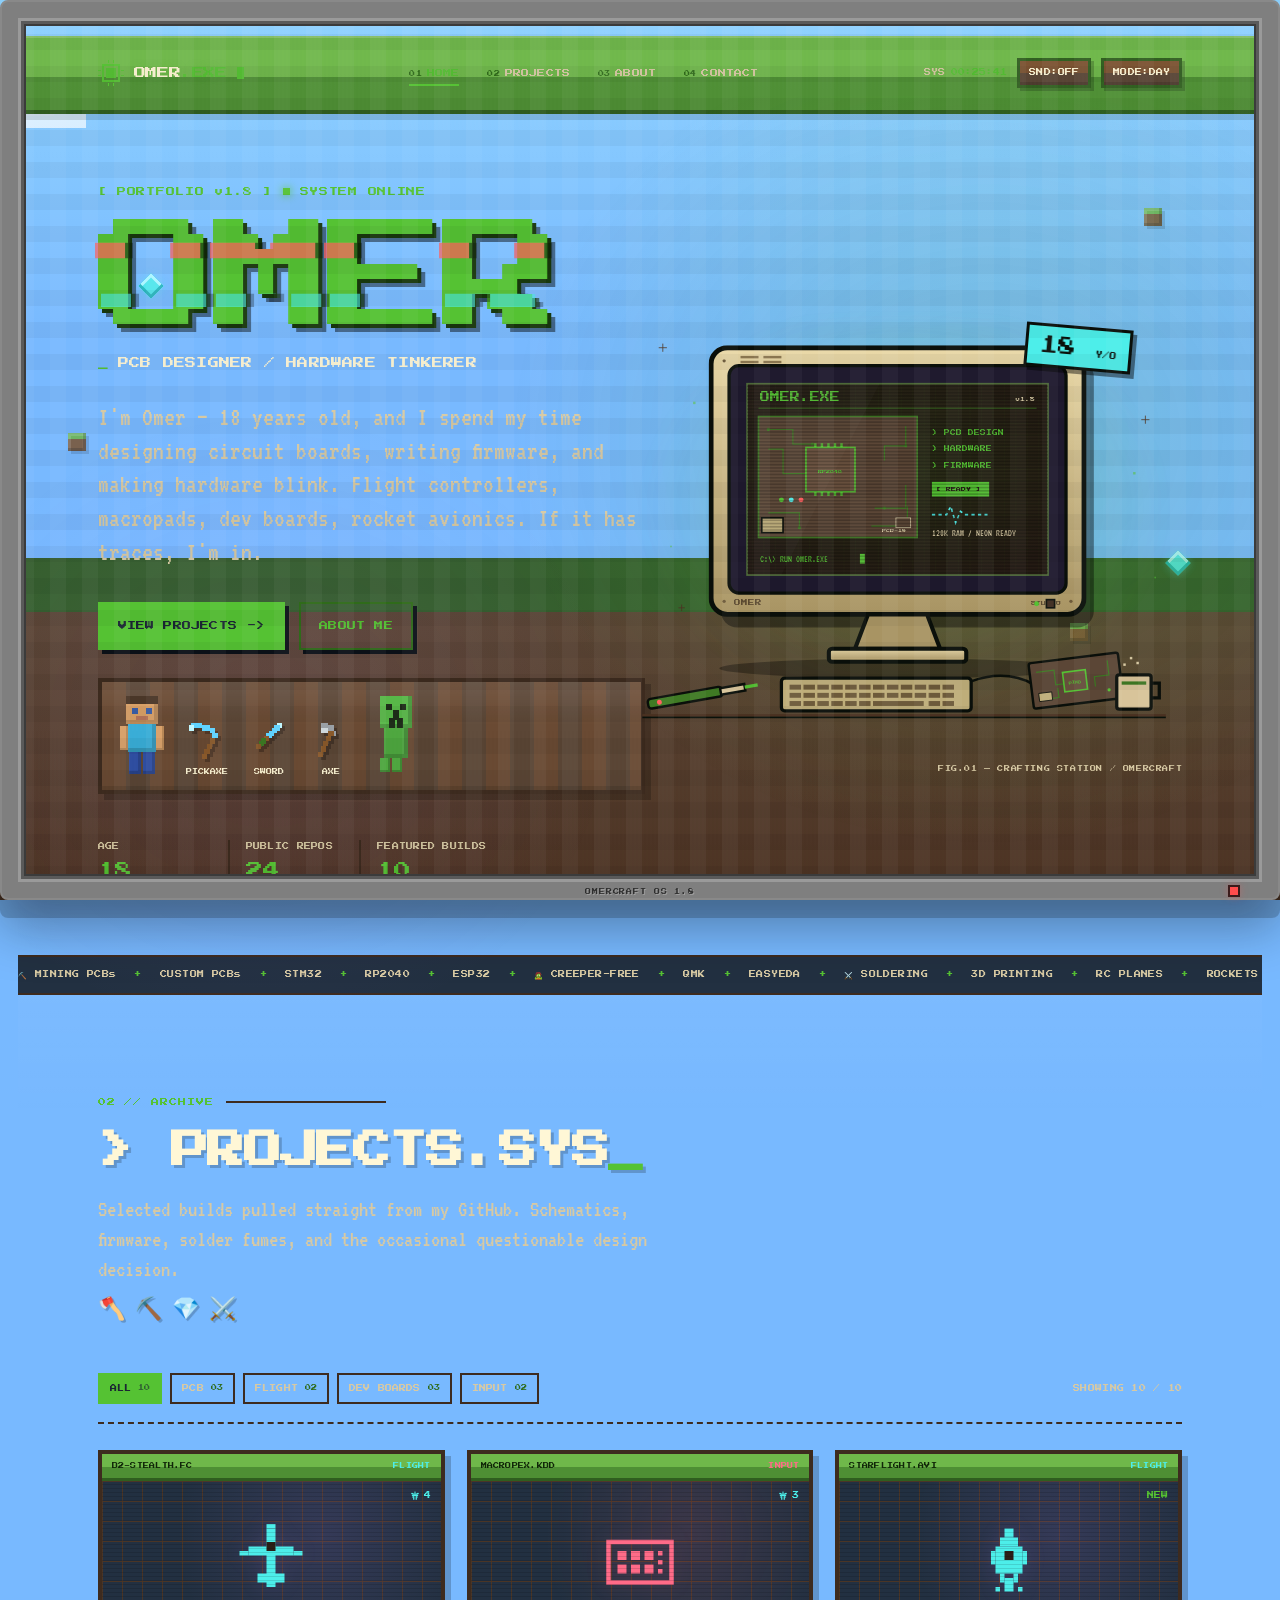
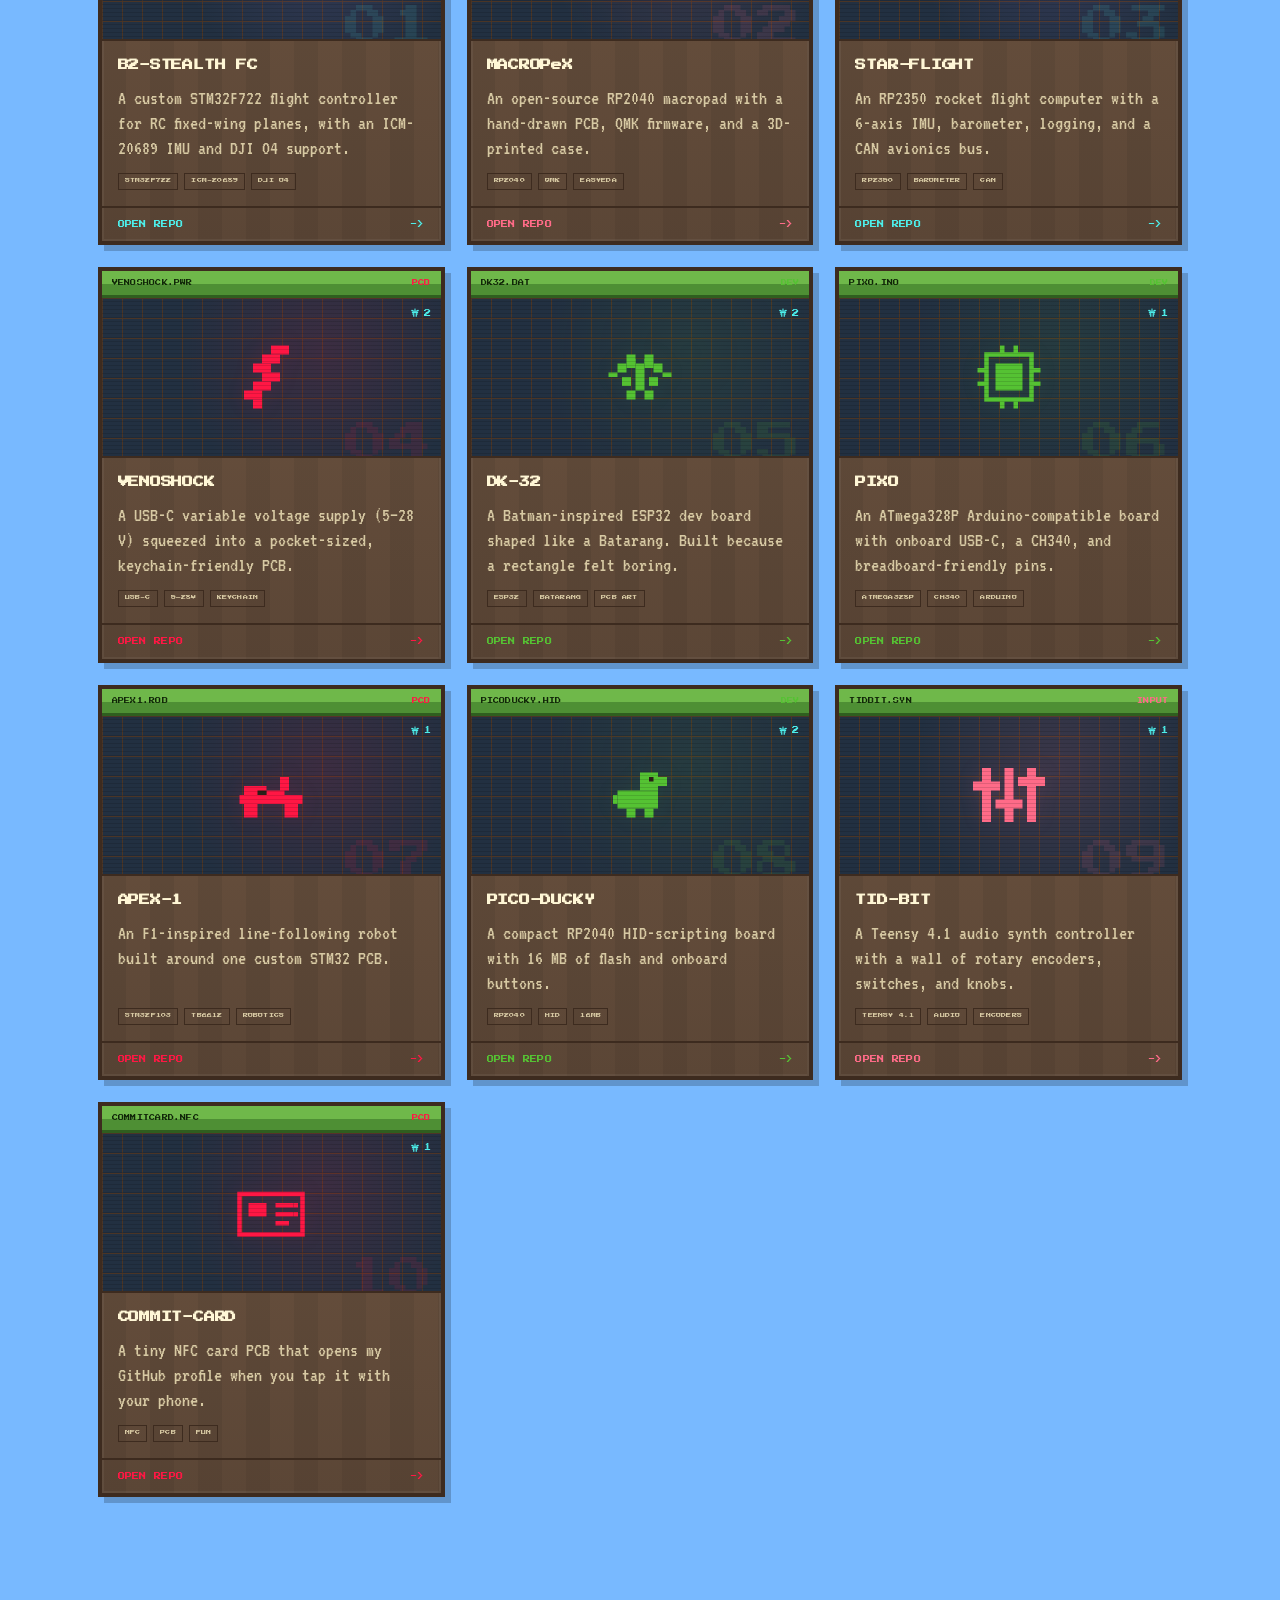
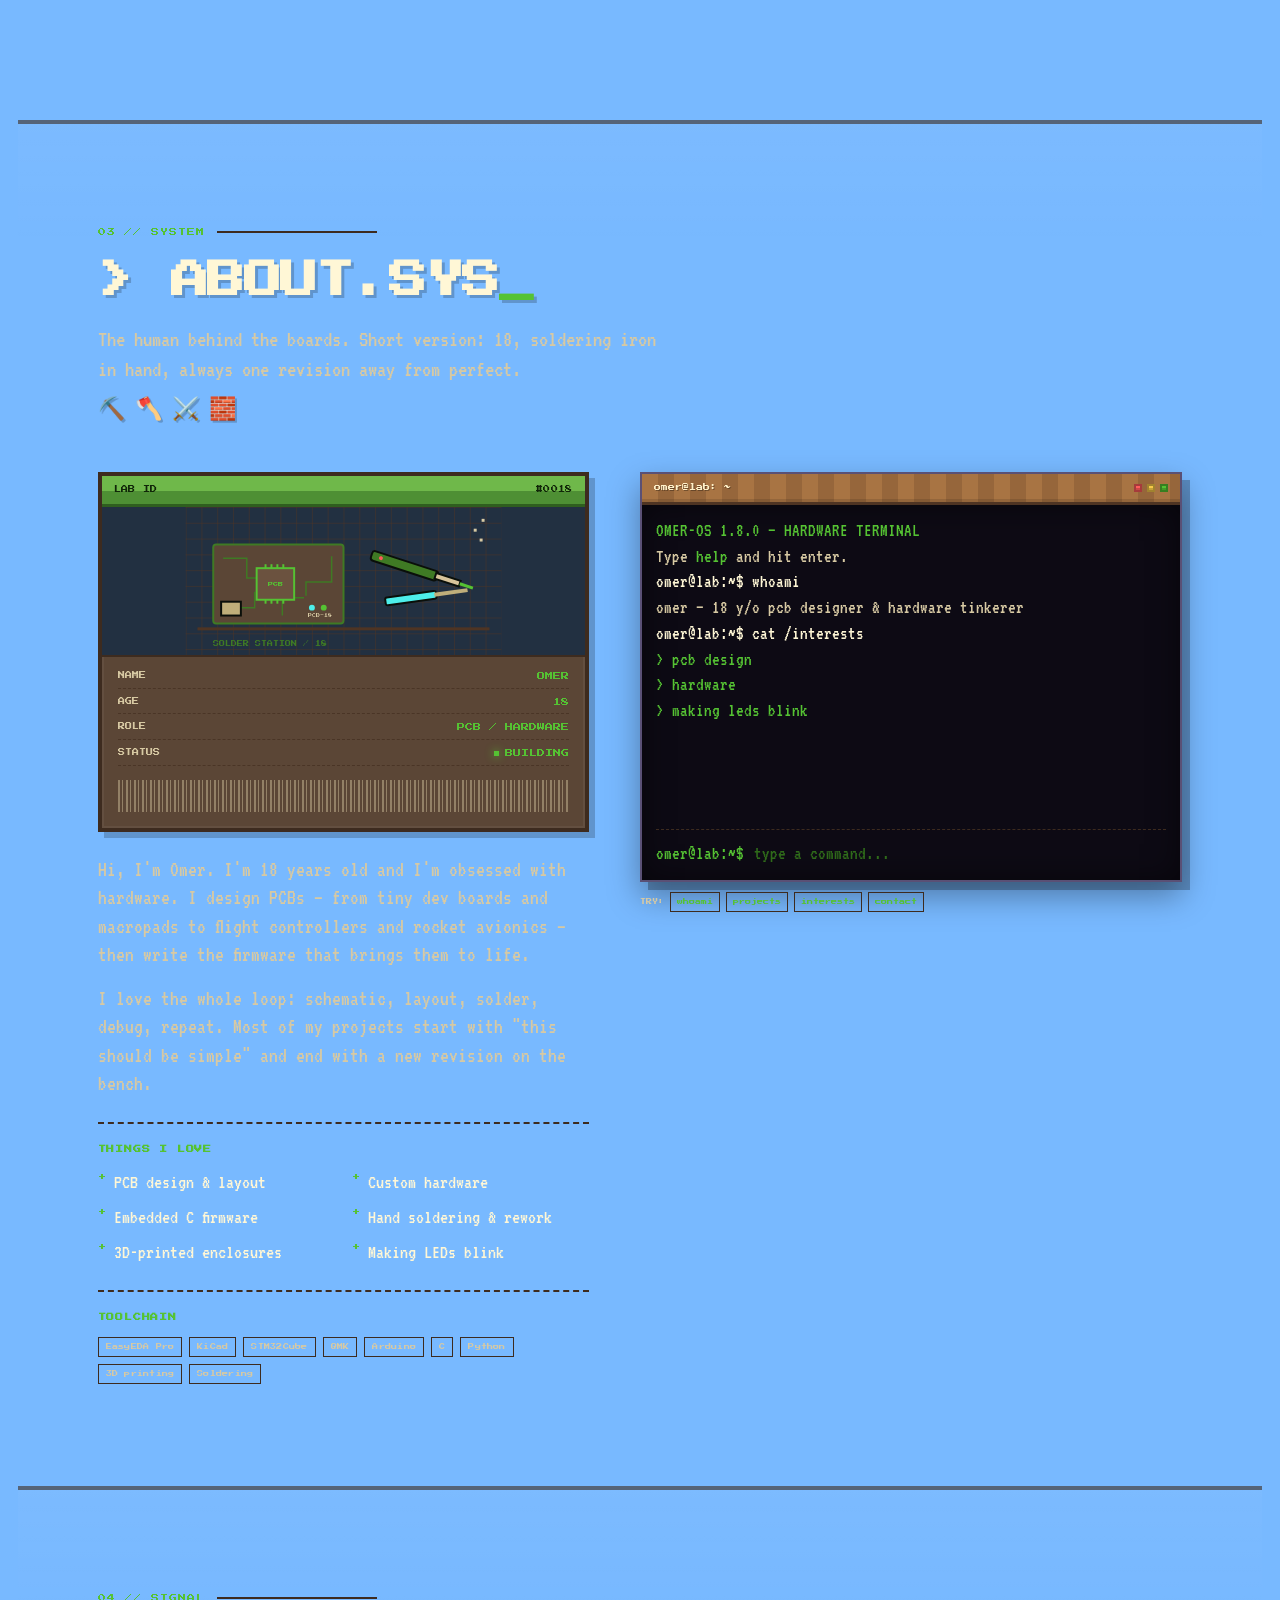
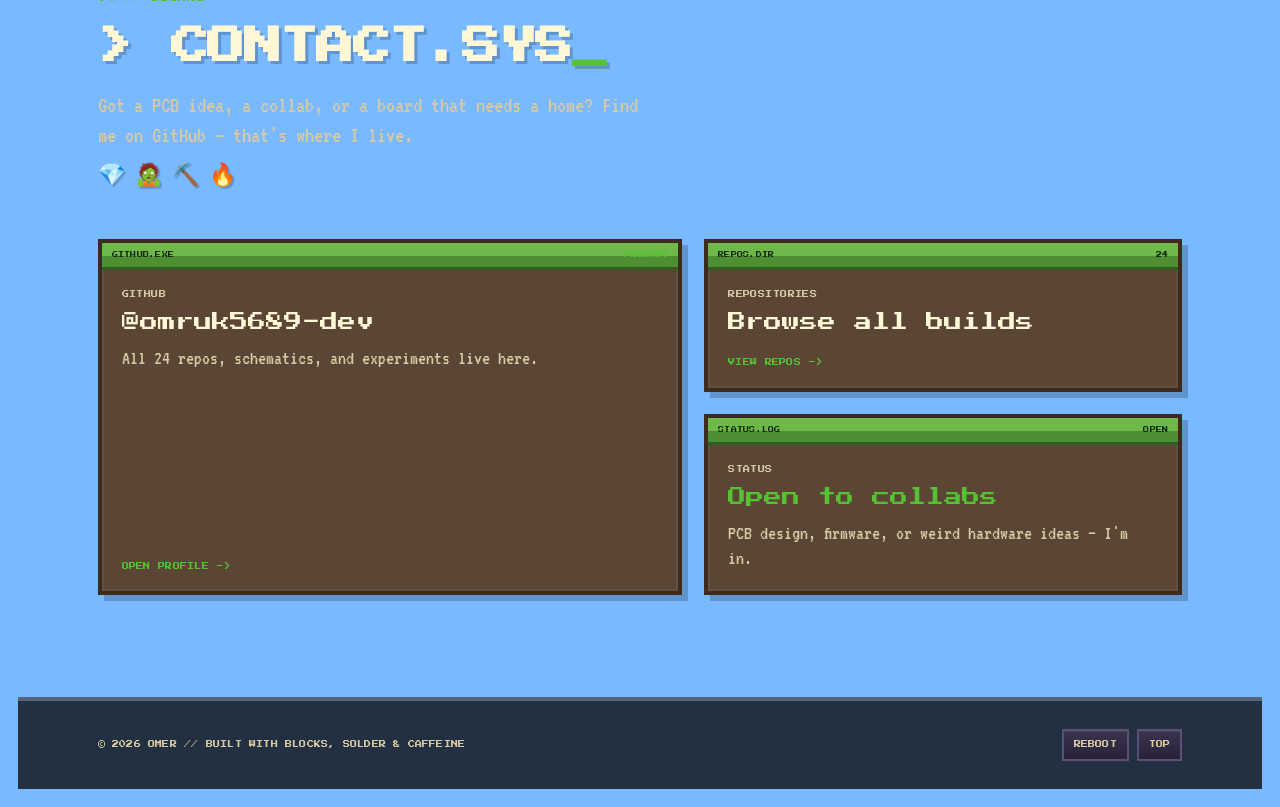
==== commit 35cedb47: "feat: restyle site with Minecraft theme, characters, tools, and animations" ====
--- a/index.html
+++ b/index.html
@@ -17,14 +17,15 @@
   <link rel="preload" href="assets/fonts/vt323.woff2" as="font" type="font/woff2" crossorigin>
   <link rel="icon" href="assets/favicon.svg" type="image/svg+xml">
   <link rel="stylesheet" href="styles.css">
+  <link rel="stylesheet" href="minecraft.css">
   <script>try{if(sessionStorage.getItem("omer-booted")==="1")document.documentElement.classList.add("boot-skip");}catch(e){}</script>
   <script src="script.js" defer></script>
 </head>
-<body class="theme-red is-booting">
+<body class="theme-green-mc is-booting">
   <a class="skip-link" href="#main">SKIP TO CONTENT</a>
 
   <div class="crt-frame" aria-hidden="true">
-    <span class="crt-frame__brand">OMER STUDIO OS 1.8</span>
+    <span class="crt-frame__brand">OMERCRAFT OS 1.8</span>
     <span class="crt-frame__led"></span>
   </div>
   <div class="crt-overlay" aria-hidden="true"></div>
@@ -37,7 +38,7 @@
       <rect x="13" y="6" width="2" height="1"/>
       <rect x="5" y="11" width="6" height="2"/>
       <rect x="7" y="0" width="2" height="1"/>
-      <rect x="7" y="4" width="2" height="2" fill="#120d1f"/>
+      <rect x="7" y="4" width="2" height="2" fill="#2b2018"/>
     </symbol>
     <symbol id="i-keypad" viewBox="0 0 16 16">
       <rect x="1" y="4" width="14" height="9" fill="none" stroke="currentColor"/>
@@ -56,7 +57,7 @@
       <rect x="7" y="12" width="2" height="3"/>
       <rect x="5" y="14" width="1" height="1"/>
       <rect x="10" y="14" width="1" height="1"/>
-      <rect x="7" y="6" width="2" height="2" fill="#120d1f"/>
+      <rect x="7" y="6" width="2" height="2" fill="#2b2018"/>
     </symbol>
     <symbol id="i-bolt" viewBox="0 0 16 16">
       <rect x="8" y="1" width="4" height="2"/>
@@ -98,7 +99,7 @@
       <rect x="2" y="6" width="2" height="2"/>
       <rect x="2" y="10" width="3" height="3"/>
       <rect x="11" y="10" width="3" height="3"/>
-      <rect x="5" y="7" width="2" height="1" fill="#120d1f"/>
+      <rect x="5" y="7" width="2" height="1" fill="#2b2018"/>
     </symbol>
     <symbol id="i-duck" viewBox="0 0 16 16">
       <rect x="8" y="3" width="4" height="4"/>
@@ -107,7 +108,7 @@
       <rect x="2" y="8" width="1" height="2"/>
       <rect x="5" y="11" width="2" height="2"/>
       <rect x="9" y="11" width="2" height="2"/>
-      <rect x="10" y="4" width="1" height="1" fill="#120d1f"/>
+      <rect x="10" y="4" width="1" height="1" fill="#2b2018"/>
     </symbol>
     <symbol id="i-sliders" viewBox="0 0 16 16">
       <rect x="2" y="2" width="2" height="12"/>
@@ -152,7 +153,7 @@
         <p data-boot-line>OMER LAB BIOS v1.8 — (C) 2026 OMER</p>
         <p data-boot-line>CPU: HUMAN BRAIN @ 18 YEARS ........ OK</p>
         <p data-boot-line>RAM: 640K .......................... OK</p>
-        <p data-boot-line>CRT: RGB NEON DISPLAY .............. OK</p>
+        <p data-boot-line>DISPLAY: OVERWORLD RENDER .......... OK</p>
         <p data-boot-line>I/O: SOLDER IRON ................... READY</p>
         <p data-boot-line>I/O: PCB FAB ....................... READY</p>
         <p data-boot-line>SCANNING GITHUB REPOS .............. 24 FOUND</p>
@@ -172,13 +173,13 @@
         <span class="boot__pct" id="bootPct">0%</span>
       </div>
 
-      <p class="boot__hint" id="bootHint">LOADING OMER.EXE<span class="boot__dots" aria-hidden="true">...</span></p>
+      <p class="boot__hint" id="bootHint">LOADING OMERCRAFT.EXE<span class="boot__dots" aria-hidden="true">...</span></p>
       <p class="boot__press" id="bootPress" hidden>PRESS ANY KEY TO ENTER</p>
 
       <div class="boot__footer" aria-hidden="true">
         <span>128K RAM OK</span>
-        <span>STUDIO-OS</span>
-        <span>NEON READY</span>
+        <span>OVERWORLD</span>
+        <span>MOBS READY</span>
       </div>
     </div>
   </div>
@@ -215,7 +216,7 @@
       <div class="header__tools">
         <span class="sys-clock"><span class="sys-clock__label">SYS</span><time id="clock" datetime="">--:--:--</time></span>
         <button class="chip-btn" id="soundToggle" type="button" aria-pressed="false" aria-label="Toggle interface sound">SND:OFF</button>
-        <button class="chip-btn" id="phosphorToggle" type="button" aria-pressed="false" aria-label="Switch neon colour">NEON:RED</button>
+        <button class="chip-btn" id="phosphorToggle" type="button" aria-pressed="false" aria-label="Switch day/night mode">MODE:DAY</button>
         <button class="menu-toggle" id="menuToggle" type="button" aria-controls="siteNav" aria-expanded="false" aria-label="Open menu">
           <span></span><span></span><span></span>
         </button>
@@ -223,6 +224,18 @@
     </div>
     <div class="scroll-progress" aria-hidden="true"><span id="scrollBar"></span></div>
   </header>
+
+  <div class="mc-bg" aria-hidden="true">
+    <div class="mc-cloud mc-cloud--1"></div>
+    <div class="mc-cloud mc-cloud--2"></div>
+    <div class="mc-cloud mc-cloud--3"></div>
+    <span class="mc-float mc-float--block mc-float--1"></span>
+    <span class="mc-float mc-float--block mc-float--2"></span>
+    <span class="mc-float mc-float--block mc-float--3"></span>
+    <span class="mc-float mc-float--diamond mc-float--4"></span>
+    <span class="mc-float mc-float--diamond mc-float--5"></span>
+    <span class="mc-float mc-float--xp mc-float--6"></span>
+  </div>
 
   <main id="main" tabindex="-1">
     <section class="hero" id="home">
@@ -236,6 +249,23 @@
             <a class="btn btn--primary" href="#projects">VIEW PROJECTS <span aria-hidden="true">-&gt;</span></a>
             <a class="btn" href="#about">ABOUT ME</a>
           </div>
+          <div class="mc-hero-row" aria-hidden="true">
+            <div class="mc-char mc-char--steve" title="Miner Omer">
+              <div class="mc-steve">
+                <span class="head"></span><span class="hair"></span><span class="eye eye--l"></span><span class="eye eye--r"></span><span class="mouth"></span>
+                <span class="body"></span><span class="arm arm--l"></span><span class="arm arm--r"></span><span class="leg leg--l"></span><span class="leg leg--r"></span>
+              </div>
+            </div>
+            <div class="mc-tool mc-tool--pickaxe"><svg viewBox="0 0 16 16" shape-rendering="crispEdges"><rect x="2" y="1" width="4" height="2" fill="#5fd3ff"/><rect x="6" y="2" width="3" height="2" fill="#5fd3ff"/><rect x="9" y="3" width="2" height="2" fill="#5fd3ff"/><rect x="10" y="5" width="2" height="2" fill="#5fd3ff"/><rect x="9" y="7" width="2" height="2" fill="#8b5a2b"/><rect x="8" y="9" width="2" height="2" fill="#8b5a2b"/><rect x="7" y="11" width="2" height="2" fill="#8b5a2b"/><rect x="6" y="13" width="2" height="2" fill="#8b5a2b"/><rect x="1" y="2" width="2" height="2" fill="#bff7ff"/></svg><span>PICKAXE</span></div>
+            <div class="mc-tool mc-tool--sword"><svg viewBox="0 0 16 16" shape-rendering="crispEdges"><rect x="11" y="1" width="2" height="2" fill="#bff7ff"/><rect x="10" y="2" width="2" height="2" fill="#5fd3ff"/><rect x="9" y="3" width="2" height="2" fill="#5fd3ff"/><rect x="8" y="4" width="2" height="2" fill="#5fd3ff"/><rect x="7" y="5" width="2" height="2" fill="#5fd3ff"/><rect x="6" y="6" width="2" height="2" fill="#8b5a2b"/><rect x="5" y="7" width="2" height="2" fill="#3f7a24"/><rect x="4" y="8" width="2" height="2" fill="#3f7a24"/><rect x="3" y="9" width="2" height="2" fill="#8b5a2b"/></svg><span>SWORD</span></div>
+            <div class="mc-tool mc-tool--axe"><svg viewBox="0 0 16 16" shape-rendering="crispEdges"><rect x="4" y="1" width="3" height="2" fill="#9aa0a6"/><rect x="7" y="2" width="2" height="2" fill="#9aa0a6"/><rect x="8" y="4" width="2" height="2" fill="#9aa0a6"/><rect x="4" y="3" width="3" height="2" fill="#cfd8dc"/><rect x="7" y="4" width="2" height="2" fill="#8b5a2b"/><rect x="6" y="6" width="2" height="2" fill="#8b5a2b"/><rect x="5" y="8" width="2" height="2" fill="#8b5a2b"/><rect x="4" y="10" width="2" height="2" fill="#8b5a2b"/><rect x="3" y="12" width="2" height="2" fill="#8b5a2b"/></svg><span>AXE</span></div>
+            <div class="mc-char mc-char--creeper" title="Creeper">
+              <div class="mc-creeper">
+                <span class="c-head"></span><span class="c-face"></span><span class="c-body"></span><span class="c-foot c-foot--1"></span><span class="c-foot c-foot--2"></span><span class="c-foot c-foot--3"></span><span class="c-foot c-foot--4"></span>
+              </div>
+            </div>
+          </div>
+
           <dl class="hero__stats">
             <div><dt>AGE</dt><dd>18</dd></div>
             <div><dt>PUBLIC REPOS</dt><dd>24</dd></div>
@@ -251,39 +281,39 @@
                 <rect width="4" height="2" fill="#000" opacity=".22"/>
               </pattern>
               <pattern id="svgGrid" width="14" height="14" patternUnits="userSpaceOnUse">
-                <path d="M14 0H0V14" fill="none" stroke="#ff2d55" stroke-opacity=".06"/>
+                <path d="M14 0H0V14" fill="none" stroke="#55c233" stroke-opacity=".06"/>
               </pattern>
               <radialGradient id="svgScreenGlow" cx="50%" cy="45%" r="65%">
-                <stop offset="0" stop-color="#ff2d55" stop-opacity=".12"/>
-                <stop offset="1" stop-color="#ff2d55" stop-opacity="0"/>
+                <stop offset="0" stop-color="#55c233" stop-opacity=".12"/>
+                <stop offset="1" stop-color="#55c233" stop-opacity="0"/>
               </radialGradient>
               <linearGradient id="svgBezel" x1="0" y1="0" x2="0" y2="1">
-                <stop offset="0" stop-color="#ddd8e8"/>
-                <stop offset="1" stop-color="#b3acc8"/>
+                <stop offset="0" stop-color="#ead9a8"/>
+                <stop offset="1" stop-color="#a89463"/>
               </linearGradient>
             </defs>
 
-            <g stroke="#3f355c" stroke-width="1">
+            <g stroke="#4e3423" stroke-width="1">
               <path d="M40 62h10M45 57v10"/>
               <path d="M630 150h10M635 145v10"/>
               <path d="M64 380h8M68 376v8"/>
               <path d="M610 70h8M614 66v8"/>
             </g>
-            <g fill="#ff2d55" opacity=".55">
+            <g fill="#55c233" opacity=".55">
               <rect x="82" y="128" width="3" height="3"/>
               <rect x="620" y="214" width="3" height="3"/>
               <rect x="54" y="304" width="2" height="2"/>
               <rect x="646" y="342" width="2" height="2"/>
             </g>
 
-            <rect x="20" y="510" width="640" height="3" fill="#3f355c"/>
+            <rect x="20" y="510" width="640" height="3" fill="#4e3423"/>
             <rect x="20" y="513" width="640" height="2" fill="#0a120b"/>
 
             <g transform="translate(26 492) rotate(-10)">
-              <rect x="0" y="0" width="92" height="12" rx="4" fill="#7a3fa0" stroke="#0a0f0a" stroke-width="3"/>
-              <rect x="90" y="2" width="30" height="8" fill="#d8d2e6" stroke="#0a0f0a" stroke-width="3"/>
-              <path d="M120 6h16" stroke="#ff2d55" stroke-width="4"/>
-              <circle cx="14" cy="6" r="3" fill="#ff6262" class="svg-led svg-led--2"/>
+              <rect x="0" y="0" width="92" height="12" rx="4" fill="#3f7a24" stroke="#0a0f0a" stroke-width="3"/>
+              <rect x="90" y="2" width="30" height="8" fill="#d8c49a" stroke="#0a0f0a" stroke-width="3"/>
+              <path d="M120 6h16" stroke="#55c233" stroke-width="4"/>
+              <circle cx="14" cy="6" r="3" fill="#ff5b5b" class="svg-led svg-led--2"/>
             </g>
 
             <ellipse cx="336" cy="454" rx="222" ry="12" fill="#000" opacity=".35"/>
@@ -293,7 +323,7 @@
               <rect x="104" y="62" width="456" height="326" rx="20" fill="url(#svgBezel)" stroke="#0a0f0a" stroke-width="6"/>
               <rect x="126" y="84" width="412" height="278" rx="12" fill="#1f1a2e" stroke="#0a0f0a" stroke-width="4"/>
 
-              <g fill="#9a90b5">
+              <g fill="#8f7a53">
                 <rect x="140" y="72" width="22" height="3"/>
                 <rect x="140" y="78" width="22" height="3"/>
                 <rect x="168" y="72" width="22" height="3"/>
@@ -301,17 +331,17 @@
               </g>
 
               <g class="svg-screen">
-                <rect x="148" y="106" width="368" height="234" fill="#120b1a" stroke="#5a4d78" stroke-width="2"/>
+                <rect x="148" y="106" width="368" height="234" fill="#241a13" stroke="#4f6b3a" stroke-width="2"/>
                 <rect x="148" y="106" width="368" height="234" fill="url(#svgGrid)"/>
                 <rect x="148" y="106" width="368" height="234" fill="url(#svgScreenGlow)"/>
 
-                <text x="164" y="128" class="svg-px" font-size="12" fill="#ff2d55">OMER.EXE</text>
-                <text x="500" y="128" text-anchor="end" class="svg-px" font-size="6" fill="#a89fc2">v1.8</text>
-                <path d="M162 136H502" stroke="#7a3fa0" stroke-width="1"/>
+                <text x="164" y="128" class="svg-px" font-size="12" fill="#55c233">OMER.EXE</text>
+                <text x="500" y="128" text-anchor="end" class="svg-px" font-size="6" fill="#d7c9a3">v1.8</text>
+                <path d="M162 136H502" stroke="#3f7a24" stroke-width="1"/>
 
                 <g>
-                  <rect x="162" y="146" width="194" height="148" fill="#1f1830" stroke="#7a3fa0" stroke-width="2"/>
-                  <g fill="none" stroke="#7a3fa0" stroke-width="1.5">
+                  <rect x="162" y="146" width="194" height="148" fill="#5b4636" stroke="#3f7a24" stroke-width="2"/>
+                  <g fill="none" stroke="#3f7a24" stroke-width="1.5">
                     <path d="M174 162h30v18h24"/>
                     <path d="M174 186h18v30h34"/>
                     <path d="M342 158v24h-26v18"/>
@@ -319,15 +349,15 @@
                     <path d="M174 264h38v18"/>
                     <path d="M300 280h44v-24"/>
                   </g>
-                  <g fill="#7a3fa0">
+                  <g fill="#3f7a24">
                     <circle cx="174" cy="162" r="2"/>
                     <circle cx="228" cy="180" r="2"/>
                     <circle cx="342" cy="182" r="2"/>
                     <circle cx="316" cy="258" r="2"/>
                     <circle cx="212" cy="282" r="2"/>
                   </g>
-                  <rect x="220" y="184" width="60" height="54" fill="#2a2240" stroke="#ff2d55" stroke-width="2"/>
-                  <g fill="#ff2d55">
+                  <rect x="220" y="184" width="60" height="54" fill="#6b523f" stroke="#55c233" stroke-width="2"/>
+                  <g fill="#55c233">
                     <rect x="230" y="179" width="3" height="5"/><rect x="238" y="179" width="3" height="5"/>
                     <rect x="246" y="179" width="3" height="5"/><rect x="254" y="179" width="3" height="5"/>
                     <rect x="262" y="179" width="3" height="5"/>
@@ -335,45 +365,45 @@
                     <rect x="246" y="238" width="3" height="5"/><rect x="254" y="238" width="3" height="5"/>
                     <rect x="262" y="238" width="3" height="5"/>
                   </g>
-                  <text x="250" y="216" text-anchor="middle" class="svg-px" font-size="5" fill="#ff2d55">RP2040</text>
-                  <rect x="166" y="270" width="26" height="18" fill="#b8aecf" stroke="#0a0f0a" stroke-width="2"/>
-                  <rect x="330" y="270" width="18" height="12" fill="#241d38" stroke="#a89fc2"/>
-                  <text x="342" y="288" text-anchor="end" class="svg-px" font-size="5" fill="#a89fc2">PCB-18</text>
+                  <text x="250" y="216" text-anchor="middle" class="svg-px" font-size="5" fill="#55c233">RP2040</text>
+                  <rect x="166" y="270" width="26" height="18" fill="#bfae7a" stroke="#0a0f0a" stroke-width="2"/>
+                  <rect x="330" y="270" width="18" height="12" fill="#5b4636" stroke="#d7c9a3"/>
+                  <text x="342" y="288" text-anchor="end" class="svg-px" font-size="5" fill="#d7c9a3">PCB-18</text>
                   <g>
-                    <circle cx="190" cy="248" r="3" fill="#ff2d55" class="svg-led"/>
-                    <circle cx="202" cy="248" r="3" fill="#c084fc" class="svg-led svg-led--2"/>
-                    <circle cx="214" cy="248" r="3" fill="#ff6262" class="svg-led svg-led--3"/>
+                    <circle cx="190" cy="248" r="3" fill="#55c233" class="svg-led"/>
+                    <circle cx="202" cy="248" r="3" fill="#4deeea" class="svg-led svg-led--2"/>
+                    <circle cx="214" cy="248" r="3" fill="#ff5b5b" class="svg-led svg-led--3"/>
                   </g>
                 </g>
 
-                <g class="svg-px" font-size="7" fill="#ff2d55">
+                <g class="svg-px" font-size="7" fill="#55c233">
                   <text x="374" y="170">&gt; PCB DESIGN</text>
                   <text x="374" y="190">&gt; HARDWARE</text>
                   <text x="374" y="210">&gt; FIRMWARE</text>
                 </g>
-                <rect x="374" y="226" width="70" height="18" fill="#ff2d55"/>
-                <text x="379" y="239" class="svg-px" font-size="6" fill="#120b1a">[ READY ]</text>
-                <path class="svg-wave" d="M374 266h18l5-10 6 20 6-14 5 4h28" fill="none" stroke="#c084fc" stroke-width="2"/>
-                <text x="374" y="292" class="svg-term" font-size="12" fill="#a89fc2">128K RAM / NEON READY</text>
-
-                <text x="164" y="324" class="svg-term" font-size="12" fill="#ff2d55">C:\&gt; RUN OMER.EXE</text>
-                <rect x="286" y="314" width="6" height="12" fill="#ff2d55" class="svg-cursor"/>
+                <rect x="374" y="226" width="70" height="18" fill="#55c233"/>
+                <text x="379" y="239" class="svg-px" font-size="6" fill="#241a13">[ READY ]</text>
+                <path class="svg-wave" d="M374 266h18l5-10 6 20 6-14 5 4h28" fill="none" stroke="#4deeea" stroke-width="2"/>
+                <text x="374" y="292" class="svg-term" font-size="12" fill="#d7c9a3">128K RAM / NEON READY</text>
+
+                <text x="164" y="324" class="svg-term" font-size="12" fill="#55c233">C:\&gt; RUN OMER.EXE</text>
+                <rect x="286" y="314" width="6" height="12" fill="#55c233" class="svg-cursor"/>
                 <rect x="148" y="106" width="368" height="234" fill="url(#svgScan)"/>
                 <path d="M148 106 L310 106 L190 340 L148 340 Z" fill="#fff" opacity=".018"/>
               </g>
 
-              <text x="132" y="378" class="svg-px" font-size="8" fill="#6a6184">OMER</text>
-              <text x="532" y="378" text-anchor="end" class="svg-px" font-size="6" fill="#6a6184">STUDIO</text>
-              <circle cx="502" cy="375" r="3" fill="#ff2d55" class="svg-led svg-led--pwr"/>
-              <rect x="514" y="370" width="10" height="10" fill="#3b344f" stroke="#0a0f0a" stroke-width="2"/>
+              <text x="132" y="378" class="svg-px" font-size="8" fill="#5a4930">OMER</text>
+              <text x="532" y="378" text-anchor="end" class="svg-px" font-size="6" fill="#5a4930">STUDIO</text>
+              <circle cx="502" cy="375" r="3" fill="#55c233" class="svg-led svg-led--pwr"/>
+              <rect x="514" y="370" width="10" height="10" fill="#3d2b1f" stroke="#0a0f0a" stroke-width="2"/>
             </g>
 
-            <path d="M296 388h72l16 42H280z" fill="#b3acc8" stroke="#0a0f0a" stroke-width="5"/>
+            <path d="M296 388h72l16 42H280z" fill="#a89463" stroke="#0a0f0a" stroke-width="5"/>
             <rect x="248" y="430" width="168" height="16" rx="4" fill="url(#svgBezel)" stroke="#0a0f0a" stroke-width="5"/>
 
             <g transform="translate(190 466)">
-              <rect width="232" height="40" rx="4" fill="#b8aecf" stroke="#0a0f0a" stroke-width="4"/>
-              <g fill="#7a7194">
+              <rect width="232" height="40" rx="4" fill="#bfae7a" stroke="#0a0f0a" stroke-width="4"/>
+              <g fill="#6d5a3a">
                 <rect x="10" y="8" width="14" height="6"/><rect x="27" y="8" width="14" height="6"/><rect x="44" y="8" width="14" height="6"/>
                 <rect x="61" y="8" width="14" height="6"/><rect x="78" y="8" width="14" height="6"/><rect x="95" y="8" width="14" height="6"/>
                 <rect x="112" y="8" width="14" height="6"/><rect x="129" y="8" width="14" height="6"/><rect x="146" y="8" width="14" height="6"/>
@@ -390,46 +420,46 @@
             </g>
 
             <g transform="translate(492 448) rotate(-7)">
-              <rect x="0" y="0" width="110" height="56" rx="3" fill="#1f1830" stroke="#0a0f0a" stroke-width="3"/>
-              <g fill="none" stroke="#7a3fa0" stroke-width="1.5">
+              <rect x="0" y="0" width="110" height="56" rx="3" fill="#5b4636" stroke="#0a0f0a" stroke-width="3"/>
+              <g fill="none" stroke="#3f7a24" stroke-width="1.5">
                 <path d="M8 12h22v18h20"/>
                 <path d="M96 8v18H78v12"/>
                 <path d="M14 46h18V34"/>
               </g>
-              <rect x="40" y="16" width="28" height="24" fill="#2a2240" stroke="#ff2d55" stroke-width="2"/>
-              <text x="54" y="32" text-anchor="middle" class="svg-px" font-size="4" fill="#ff2d55">PIXO</text>
-              <rect x="8" y="38" width="16" height="10" fill="#b8aecf" stroke="#0a0f0a" stroke-width="1"/>
-              <circle cx="94" cy="44" r="2" fill="#ff2d55" class="svg-led svg-led--2"/>
+              <rect x="40" y="16" width="28" height="24" fill="#6b523f" stroke="#55c233" stroke-width="2"/>
+              <text x="54" y="32" text-anchor="middle" class="svg-px" font-size="4" fill="#55c233">PIXO</text>
+              <rect x="8" y="38" width="16" height="10" fill="#bfae7a" stroke="#0a0f0a" stroke-width="1"/>
+              <circle cx="94" cy="44" r="2" fill="#55c233" class="svg-led svg-led--2"/>
             </g>
 
             <g transform="translate(600 448)">
-              <g class="svg-steam" fill="#a89fc2">
+              <g class="svg-steam" fill="#d7c9a3">
                 <rect x="8" y="0" width="3" height="3"/>
                 <rect x="16" y="-8" width="3" height="3"/>
                 <rect x="24" y="-2" width="3" height="3"/>
               </g>
-              <rect x="0" y="14" width="42" height="42" rx="3" fill="#d8d2e6" stroke="#0a0f0a" stroke-width="4"/>
+              <rect x="0" y="14" width="42" height="42" rx="3" fill="#d8c49a" stroke="#0a0f0a" stroke-width="4"/>
               <path d="M42 24h10v18h-10" fill="none" stroke="#0a0f0a" stroke-width="4"/>
-              <rect x="6" y="22" width="30" height="4" fill="#7a3fa0"/>
+              <rect x="6" y="22" width="30" height="4" fill="#3f7a24"/>
             </g>
 
-            <g fill="#7a7194">
+            <g fill="#6d5a3a">
               <circle cx="120" cy="78" r="2"/><circle cx="544" cy="78" r="2"/>
               <circle cx="120" cy="372" r="2"/><circle cx="544" cy="372" r="2"/>
             </g>
           </svg>
           <span class="hero__sticker">18 <span>Y/O</span></span>
-          <p class="hero__art-caption">FIG.01 — STUDIO DESKTOP / OMER-OS</p>
+          <p class="hero__art-caption">FIG.01 — CRAFTING STATION / OMERCRAFT</p>
         </div>
       </div>
 
       <div class="ticker" aria-hidden="true">
         <div class="ticker__track">
           <div class="ticker__group">
-            <span>CUSTOM PCBs</span><span>STM32</span><span>RP2040</span><span>ESP32</span><span>QMK</span><span>EASYEDA</span><span>SOLDERING</span><span>3D PRINTING</span><span>RC PLANES</span><span>ROCKETS</span>
+            <span>⛏️ MINING PCBs</span><span>CUSTOM PCBs</span><span>STM32</span><span>RP2040</span><span>ESP32</span><span>🧟 CREEPER-FREE</span><span>QMK</span><span>EASYEDA</span><span>⚔️ SOLDERING</span><span>3D PRINTING</span><span>RC PLANES</span><span>ROCKETS</span><span>💎 HARDWARE</span>
           </div>
           <div class="ticker__group">
-            <span>CUSTOM PCBs</span><span>STM32</span><span>RP2040</span><span>ESP32</span><span>QMK</span><span>EASYEDA</span><span>SOLDERING</span><span>3D PRINTING</span><span>RC PLANES</span><span>ROCKETS</span>
+            <span>⛏️ MINING PCBs</span><span>CUSTOM PCBs</span><span>STM32</span><span>RP2040</span><span>ESP32</span><span>🧟 CREEPER-FREE</span><span>QMK</span><span>EASYEDA</span><span>⚔️ SOLDERING</span><span>3D PRINTING</span><span>RC PLANES</span><span>ROCKETS</span><span>💎 HARDWARE</span>
           </div>
         </div>
       </div>
@@ -437,10 +467,11 @@
 
     <section class="section projects" id="projects">
       <div class="shell">
-        <div class="section-head reveal">
+        <div class="section-head reveal mc-section-head">
           <p class="section-kicker">02 // ARCHIVE</p>
           <h2 class="section-title">&gt; PROJECTS.SYS</h2>
           <p class="section-lede">Selected builds pulled straight from my GitHub. Schematics, firmware, solder fumes, and the occasional questionable design decision.</p>
+          <div class="mc-head-tools" aria-hidden="true"><span class="mc-mini-tool">🪓</span><span class="mc-mini-tool">⛏️</span><span class="mc-mini-tool">💎</span><span class="mc-mini-tool">⚔️</span></div>
         </div>
 
         <div class="project-toolbar reveal">
@@ -615,10 +646,11 @@
 
     <section class="section about" id="about">
       <div class="shell">
-        <div class="section-head reveal">
+        <div class="section-head reveal mc-section-head">
           <p class="section-kicker">03 // SYSTEM</p>
           <h2 class="section-title">&gt; ABOUT.SYS</h2>
           <p class="section-lede">The human behind the boards. Short version: 18, soldering iron in hand, always one revision away from perfect.</p>
+          <div class="mc-head-tools" aria-hidden="true"><span class="mc-mini-tool">⛏️</span><span class="mc-mini-tool">🪓</span><span class="mc-mini-tool">⚔️</span><span class="mc-mini-tool">🧱</span></div>
         </div>
 
         <div class="about__grid">
@@ -629,53 +661,53 @@
                 <svg viewBox="0 0 320 150">
                   <defs>
                     <pattern id="idGrid" width="16" height="16" patternUnits="userSpaceOnUse">
-                      <path d="M16 0H0V16" fill="none" stroke="#3f355c" stroke-width="1"/>
+                      <path d="M16 0H0V16" fill="none" stroke="#4e3423" stroke-width="1"/>
                     </pattern>
                   </defs>
                   <rect width="320" height="150" fill="url(#idGrid)"/>
-                  <rect x="12" y="122" width="296" height="3" fill="#3f355c"/>
+                  <rect x="12" y="122" width="296" height="3" fill="#4e3423"/>
 
                   <g transform="translate(28 38)">
-                    <rect width="132" height="80" rx="3" fill="#1f1830" stroke="#7a3fa0" stroke-width="2"/>
-                    <g fill="none" stroke="#7a3fa0" stroke-width="1.5">
+                    <rect width="132" height="80" rx="3" fill="#5b4636" stroke="#3f7a24" stroke-width="2"/>
+                    <g fill="none" stroke="#3f7a24" stroke-width="1.5">
                       <path d="M10 14h24v20h20"/>
                       <path d="M120 12v26H94v14"/>
                       <path d="M12 64h30V48"/>
                       <path d="M70 72v-18h22"/>
                     </g>
-                    <rect x="44" y="24" width="38" height="32" fill="#2a2240" stroke="#ff2d55" stroke-width="2"/>
-                    <text x="63" y="43" text-anchor="middle" class="svg-px" font-size="5" fill="#ff2d55">PCB</text>
-                    <g fill="#ff2d55">
+                    <rect x="44" y="24" width="38" height="32" fill="#6b523f" stroke="#55c233" stroke-width="2"/>
+                    <text x="63" y="43" text-anchor="middle" class="svg-px" font-size="5" fill="#55c233">PCB</text>
+                    <g fill="#55c233">
                       <rect x="52" y="20" width="2" height="4"/><rect x="58" y="20" width="2" height="4"/>
                       <rect x="64" y="20" width="2" height="4"/><rect x="70" y="20" width="2" height="4"/>
                       <rect x="52" y="56" width="2" height="4"/><rect x="58" y="56" width="2" height="4"/>
                       <rect x="64" y="56" width="2" height="4"/><rect x="70" y="56" width="2" height="4"/>
                     </g>
-                    <rect x="8" y="58" width="20" height="14" fill="#b8aecf" stroke="#0a0f0a" stroke-width="2"/>
-                    <circle cx="112" cy="64" r="3" fill="#ff2d55" class="svg-led"/>
-                    <circle cx="100" cy="64" r="3" fill="#c084fc" class="svg-led svg-led--2"/>
-                    <text x="120" y="74" text-anchor="end" class="svg-px" font-size="4" fill="#a89fc2">PCB-18</text>
+                    <rect x="8" y="58" width="20" height="14" fill="#bfae7a" stroke="#0a0f0a" stroke-width="2"/>
+                    <circle cx="112" cy="64" r="3" fill="#55c233" class="svg-led"/>
+                    <circle cx="100" cy="64" r="3" fill="#4deeea" class="svg-led svg-led--2"/>
+                    <text x="120" y="74" text-anchor="end" class="svg-px" font-size="4" fill="#d7c9a3">PCB-18</text>
                   </g>
 
                   <g transform="translate(190 44) rotate(18)">
-                    <rect x="0" y="0" width="70" height="10" rx="3" fill="#7a3fa0" stroke="#0a0f0a" stroke-width="2"/>
-                    <rect x="68" y="2" width="26" height="6" fill="#d8d2e6" stroke="#0a0f0a" stroke-width="2"/>
-                    <path d="M94 5h14" stroke="#ff2d55" stroke-width="3"/>
-                    <circle cx="10" cy="5" r="2" fill="#ff6262" class="svg-led svg-led--3"/>
+                    <rect x="0" y="0" width="70" height="10" rx="3" fill="#3f7a24" stroke="#0a0f0a" stroke-width="2"/>
+                    <rect x="68" y="2" width="26" height="6" fill="#d8c49a" stroke="#0a0f0a" stroke-width="2"/>
+                    <path d="M94 5h14" stroke="#55c233" stroke-width="3"/>
+                    <circle cx="10" cy="5" r="2" fill="#ff5b5b" class="svg-led svg-led--3"/>
                   </g>
 
-                  <g class="svg-steam" fill="#a89fc2">
+                  <g class="svg-steam" fill="#d7c9a3">
                     <rect x="298" y="32" width="3" height="3"/>
                     <rect x="292" y="22" width="3" height="3"/>
                     <rect x="300" y="12" width="3" height="3"/>
                   </g>
 
                   <g transform="translate(202 92) rotate(-8)">
-                    <rect x="0" y="0" width="52" height="8" rx="2" fill="#c084fc" stroke="#0a0f0a" stroke-width="2"/>
-                    <rect x="50" y="2" width="34" height="4" fill="#b8aecf"/>
+                    <rect x="0" y="0" width="52" height="8" rx="2" fill="#4deeea" stroke="#0a0f0a" stroke-width="2"/>
+                    <rect x="50" y="2" width="34" height="4" fill="#bfae7a"/>
                   </g>
 
-                  <text x="28" y="142" class="svg-px" font-size="6" fill="#7a3fa0">SOLDER STATION / 18</text>
+                  <text x="28" y="142" class="svg-px" font-size="6" fill="#3f7a24">SOLDER STATION / 18</text>
                 </svg>
               </div>
               <dl class="id-card__rows">
@@ -757,10 +789,11 @@
 
     <section class="section contact" id="contact">
       <div class="shell">
-        <div class="section-head reveal">
+        <div class="section-head reveal mc-section-head">
           <p class="section-kicker">04 // SIGNAL</p>
           <h2 class="section-title">&gt; CONTACT.SYS</h2>
           <p class="section-lede">Got a PCB idea, a collab, or a board that needs a home? Find me on GitHub — that's where I live.</p>
+          <div class="mc-head-tools" aria-hidden="true"><span class="mc-mini-tool">💎</span><span class="mc-mini-tool">🧟</span><span class="mc-mini-tool">⛏️</span><span class="mc-mini-tool">🔥</span></div>
         </div>
 
         <div class="contact__grid reveal">
@@ -801,7 +834,7 @@
 
   <footer class="footer">
     <div class="shell footer__inner">
-      <p class="footer__copy">© 2026 OMER // BUILT WITH PIXELS, SOLDER &amp; CAFFEINE</p>
+      <p class="footer__copy">© 2026 OMER // BUILT WITH BLOCKS, SOLDER &amp; CAFFEINE</p>
       <div class="footer__actions">
         <button class="footer__btn" type="button" id="rebootBtn">REBOOT</button>
         <a class="footer__btn" href="#home">TOP</a>
--- a/styles.css
+++ b/styles.css
@@ -1,5 +1,5 @@
 /* ==========================================================================
-   OMER.EXE — retro Apple-desktop / grey-purple + red neon design system
+   OMER.EXE — Minecraft-inspired pixel design system
    ========================================================================== */
 
 @font-face {
@@ -19,29 +19,37 @@
 }
 
 :root {
-  --bg: #14111f;
-  --bg-elev: #1b1728;
-  --panel: #211c30;
-  --panel-2: #2a2440;
-  --line: #4a4266;
-  --line-soft: #342d4d;
-  --ink: #f3eefc;
-  --muted: #a89fc2;
-  --green: #ff1744;          /* primary accent: red neon */
-  --green-hot: #ff6b88;
-  --green-dim: #7a1733;
-  --green-deep: #3a0b18;
-  --amber: #c084fc;          /* secondary accent: purple neon */
-  --red: #ff1744;
-  --cream: #d9d2e6;
-  --cream-dark: #b8aecf;
-  --bezel: #8f89a8;
-  --bezel-dark: #5b556f;
-  --shadow: #05030a;
-  --glow: rgba(255, 23, 68, 0.14);
-  --glow-soft: rgba(255, 23, 68, 0.06);
-  --grid: rgba(192, 132, 252, 0.045);
-  --desktop: #6e6784;
+  --bg: #1b2633;             /* night sky */
+  --bg-elev: #223041;
+  --panel: #5b4636;          /* dirt */
+  --panel-2: #6b523f;
+  --line: #3d2b1f;
+  --line-soft: #4a3526;
+  --ink: #fff7d6;
+  --muted: #d7c9a3;
+  --green: #55c233;          /* grass / emerald */
+  --green-hot: #8ef06a;
+  --green-dim: #2f6b1a;
+  --green-deep: #18380d;
+  --amber: #4deeea;          /* diamond / sky accent */
+  --red: #ff5b5b;
+  --cream: #f1e6c8;
+  --cream-dark: #cdbb8b;
+  --bezel: #7f7f7f;          /* stone */
+  --bezel-dark: #4f4f4f;
+  --shadow: #0c1118;
+  --glow: rgba(85, 194, 51, 0.18);
+  --glow-soft: rgba(85, 194, 51, 0.08);
+  --grid: rgba(255, 255, 255, 0.04);
+  --sky: #78b9ff;
+  --grass: #5fa83a;
+  --grass-dark: #3f7a24;
+  --dirt: #79553a;
+  --dirt-dark: #4e3423;
+  --stone: #8b8b8b;
+  --stone-dark: #5a5a5a;
+  --wood: #9a6b3f;
+  --gold: #f7c948;
   --frame: 18px;
   --header-h: 74px;
   --shell: 1200px;
@@ -52,22 +60,22 @@
 }
 
 body.theme-purple {
-  --bg: #13101b;
-  --bg-elev: #1a1626;
-  --panel: #201b2e;
-  --panel-2: #29223d;
-  --line: #4b3f66;
-  --line-soft: #352c4a;
-  --ink: #f5f0ff;
-  --muted: #b0a6c9;
-  --green: #c084fc;          /* primary accent: purple neon */
-  --green-hot: #e9d5ff;
-  --green-dim: #6d28d9;
-  --green-deep: #2e1065;
-  --amber: #ff1744;
-  --glow: rgba(192, 132, 252, 0.16);
-  --glow-soft: rgba(192, 132, 252, 0.07);
-  --grid: rgba(255, 23, 68, 0.04);
+  --bg: #14233a;
+  --bg-elev: #1a2d47;
+  --panel: #4e3f6b;
+  --panel-2: #5d4b80;
+  --line: #2e2344;
+  --line-soft: #3b2c56;
+  --ink: #f6f1ff;
+  --muted: #d5c7f2;
+  --green: #9b5de5;          /* amethyst */
+  --green-hot: #d1a7ff;
+  --green-dim: #5b2d91;
+  --green-deep: #2f1550;
+  --amber: #4deeea;
+  --glow: rgba(155, 93, 229, 0.2);
+  --glow-soft: rgba(155, 93, 229, 0.09);
+  --grid: rgba(255, 255, 255, 0.04);
 }
 
 *,
@@ -78,7 +86,7 @@
 
 html {
   background:
-    linear-gradient(180deg, #9a95ad 0%, #7f7896 35%, #6d6684 100%);
+    linear-gradient(180deg, #8fd3ff 0%, #78b9ff 45%, #6aaef8 100%);
   scroll-behavior: smooth;
   scroll-padding-top: calc(var(--header-h) + var(--frame) + 24px);
 }
@@ -87,20 +95,53 @@
   margin: 0;
   padding: var(--frame);
   min-height: 100vh;
-  background-color: var(--bg);
+  position: relative;
+  background-color: #78b9ff;
   background-image:
-    radial-gradient(ellipse 90% 50% at 50% -10%, var(--glow-soft), transparent 70%),
-    radial-gradient(ellipse 50% 40% at 85% 20%, rgba(192, 132, 252, 0.08), transparent 70%),
-    repeating-linear-gradient(0deg, transparent 0 3px, rgba(255,255,255,0.012) 3px 4px),
-    linear-gradient(var(--grid) 1px, transparent 1px),
-    linear-gradient(90deg, var(--grid) 1px, transparent 1px);
-  background-size: auto, auto, auto, 32px 32px, 32px 32px;
+    linear-gradient(180deg, #8fd3ff 0%, #78b9ff 38%, #78b9ff 62%, #355f2d 62%, #355f2d 68%, #5b4636 68%, #4e3423 100%);
   background-attachment: fixed;
   color: var(--ink);
   font-family: var(--font-term);
   font-size: clamp(19px, 1.45vw, 23px);
   line-height: 1.35;
   overflow-x: hidden;
+}
+
+body::before {
+  content: "";
+  position: fixed;
+  inset: 0;
+  z-index: -2;
+  pointer-events: none;
+  background-image:
+    radial-gradient(circle at 15% 18%, rgba(255,255,255,0.9) 0 22px, transparent 23px),
+    radial-gradient(circle at 18% 18%, rgba(255,255,255,0.9) 0 18px, transparent 19px),
+    radial-gradient(circle at 21% 18%, rgba(255,255,255,0.9) 0 22px, transparent 23px),
+    radial-gradient(circle at 72% 14%, rgba(255,255,255,0.85) 0 20px, transparent 21px),
+    radial-gradient(circle at 75% 14%, rgba(255,255,255,0.85) 0 16px, transparent 17px),
+    radial-gradient(circle at 78% 14%, rgba(255,255,255,0.85) 0 20px, transparent 21px);
+  opacity: 0.55;
+  animation: clouds-drift 60s linear infinite;
+}
+
+body::after {
+  content: "";
+  position: fixed;
+  left: 0;
+  right: 0;
+  bottom: 0;
+  height: 38vh;
+  z-index: -1;
+  pointer-events: none;
+  background-image:
+    linear-gradient(180deg, #6db34a 0 18px, #4f8f34 18px 24px, transparent 24px),
+    repeating-linear-gradient(90deg, #6db34a 0 24px, #63a742 24px 48px),
+    repeating-linear-gradient(90deg, #6a4a33 0 24px, #5b4636 24px 48px),
+    repeating-linear-gradient(0deg, rgba(0,0,0,0.06) 0 24px, transparent 24px 48px);
+  background-size: 100% 24px, 100% 24px, 100% calc(100% - 24px), 100% 100%;
+  background-position: 0 0, 0 0, 0 24px, 0 0;
+  background-repeat: no-repeat, repeat, repeat, repeat;
+  opacity: 0.35;
 }
 
 body.menu-open,
@@ -214,70 +255,54 @@
   inset: 0;
   z-index: 90;
   pointer-events: none;
-  border: var(--frame) solid #b8b2c9;
-  border-radius: 26px;
+  border: var(--frame) solid #7f7f7f;
+  border-radius: 8px;
   box-shadow:
-    inset 0 2px 0 rgba(255,255,255,0.55),
-    inset 0 -2px 0 rgba(0,0,0,0.22),
-    inset 0 0 0 2px #ddd8e8,
-    inset 0 0 0 5px #6f6784,
-    inset 0 0 0 7px #3f3854,
-    inset 0 0 80px rgba(12, 8, 22, 0.55),
-    0 26px 70px rgba(10, 6, 18, 0.5);
-  background: linear-gradient(180deg, rgba(255,255,255,0.03), transparent 40%);
+    inset 0 0 0 3px #9a9a9a,
+    inset 0 0 0 6px #5a5a5a,
+    inset 0 0 0 8px #3b3b3b,
+    0 18px 0 rgba(0,0,0,0.18),
+    0 28px 50px rgba(10, 16, 24, 0.35);
+  background:
+    repeating-linear-gradient(90deg, rgba(255,255,255,0.04) 0 16px, transparent 16px 32px),
+    repeating-linear-gradient(0deg, rgba(0,0,0,0.04) 0 16px, transparent 16px 32px);
 }
 
 .crt-frame::before {
   content: "";
   position: absolute;
   inset: calc(var(--frame) * -1);
-  border-radius: 26px;
-  background:
-    linear-gradient(135deg, rgba(255,255,255,0.22) 0%, transparent 18%, transparent 70%, rgba(0,0,0,0.08) 100%);
-  box-shadow:
-    inset 0 1px 0 rgba(255,255,255,0.35),
-    inset 0 -18px 30px rgba(0,0,0,0.08);
+  border-radius: 8px;
+  box-shadow: inset 0 0 0 2px rgba(255,255,255,0.08);
 }
 
 .crt-frame::after {
-  content: "";
-  position: absolute;
-  top: calc(100% + 4px);
-  left: 50%;
-  width: 280px;
-  height: 16px;
-  margin-left: -140px;
-  border-radius: 0 0 12px 12px;
-  background: linear-gradient(180deg, #a9a3bc 0%, #7f7896 100%);
-  box-shadow:
-    inset 0 1px 0 rgba(255,255,255,0.4),
-    0 3px 0 #5e5873,
-    0 14px 24px rgba(0,0,0,0.28);
+  content: none;
 }
 
 .crt-frame__brand {
   position: absolute;
   left: 50%;
-  bottom: calc(var(--frame) * -1 + 3px);
+  bottom: calc(var(--frame) * -1 + 4px);
   transform: translateX(-50%);
-  color: #403955;
+  color: #2f2f2f;
   font-family: var(--font-pixel);
   font-size: 6px;
-  letter-spacing: 0.16em;
+  letter-spacing: 0.14em;
   white-space: nowrap;
-  text-shadow: 0 1px 0 rgba(255,255,255,0.35);
+  text-shadow: 1px 1px 0 rgba(255,255,255,0.25);
 }
 
 .crt-frame__led {
   position: absolute;
-  right: 26px;
+  right: 24px;
   bottom: calc(var(--frame) * -1 + 5px);
-  width: 7px;
-  height: 7px;
-  border-radius: 2px;
-  background: var(--green);
-  box-shadow: 0 0 6px var(--green), 0 0 16px var(--glow), inset 0 1px 0 rgba(255,255,255,0.5);
-  animation: led-pulse 2.8s ease-in-out infinite;
+  width: 8px;
+  height: 8px;
+  border-radius: 0;
+  background: #ff4d4d;
+  box-shadow: 0 0 0 2px #3b1b1b, 0 0 10px rgba(255,77,77,0.7);
+  animation: led-pulse 1.8s steps(2) infinite;
 }
 
 .crt-overlay {
@@ -285,31 +310,14 @@
   inset: var(--frame);
   z-index: 70;
   pointer-events: none;
-  border-radius: 14px;
+  border-radius: 0;
   background:
-    repeating-linear-gradient(
-      to bottom,
-      rgba(0, 0, 0, 0) 0,
-      rgba(0, 0, 0, 0) 2px,
-      rgba(0, 0, 0, 0.12) 2px,
-      rgba(0, 0, 0, 0.12) 4px
-    );
-  opacity: 0.38;
-  mix-blend-mode: multiply;
-}
-
-.crt-overlay::after {
-  content: "";
-  position: absolute;
-  inset: 0;
-  border-radius: 14px;
-  background:
-    radial-gradient(ellipse at center, rgba(255,255,255,0.03) 0%, transparent 45%, rgba(10, 6, 18, 0.38) 100%),
-    linear-gradient(120deg, rgba(255,255,255,0.06) 0%, transparent 28%, transparent 72%, rgba(192,132,252,0.04) 100%),
-    linear-gradient(90deg, rgba(255, 23, 68, 0.02), transparent 25%, transparent 75%, rgba(192, 132, 252, 0.02));
-  box-shadow: inset 0 0 60px rgba(20, 10, 30, 0.25);
-  animation: crt-flicker 10s steps(1) infinite;
-}
+    linear-gradient(180deg, rgba(255,255,255,0.05), transparent 20%, transparent 80%, rgba(0,0,0,0.08)),
+    repeating-linear-gradient(90deg, rgba(255,255,255,0.015) 0 2px, transparent 2px 4px);
+  opacity: 0.35;
+}
+
+.crt-overlay::after { content: none; }
 
 /* --- boot sequence ------------------------------------------------------- */
 
@@ -320,8 +328,10 @@
   display: flex;
   padding: clamp(20px, 4vw, 56px);
   overflow-y: auto;
-  background: radial-gradient(ellipse at 50% 30%, #221a33 0%, #120e1c 55%, #0a0812 100%);
-  color: var(--green);
+  background:
+    linear-gradient(180deg, rgba(120,185,255,0.2), transparent 35%),
+    linear-gradient(180deg, #1f6b2b 0 18%, #4f3423 18% 100%);
+  color: #f7ffcf;
 }
 
 .boot::before {
@@ -532,12 +542,12 @@
   position: sticky;
   top: var(--frame);
   z-index: 60;
-  background: linear-gradient(180deg, rgba(52, 45, 72, 0.96), rgba(34, 29, 50, 0.96));
-  border-bottom: 1px solid #5a5075;
+  background:
+    linear-gradient(180deg, #6fb84a 0 55%, #4e8f34 55% 100%);
+  border-bottom: 4px solid #2f5e1f;
   box-shadow:
-    inset 0 1px 0 rgba(255,255,255,0.08),
-    0 6px 18px rgba(0,0,0,0.25);
-  backdrop-filter: blur(2px);
+    inset 0 2px 0 rgba(255,255,255,0.18),
+    0 6px 0 rgba(0,0,0,0.12);
 }
 
 .header__inner {
@@ -646,30 +656,27 @@
 
 .chip-btn {
   padding: 7px 9px;
-  border: 1px solid #5a5075;
-  border-top-color: #766c96;
-  border-left-color: #766c96;
-  border-radius: 3px;
-  background: linear-gradient(180deg, #3a334f, #2a243d);
-  color: var(--muted);
+  border: 3px solid #2f5e1f;
+  border-radius: 0;
+  background: linear-gradient(180deg, #7a5230 0 50%, #5b4636 50% 100%);
+  color: #fff7d6;
   font-family: var(--font-pixel);
   font-size: 7px;
   letter-spacing: 0.02em;
-  box-shadow: inset 0 1px 0 rgba(255,255,255,0.06), 0 1px 0 rgba(0,0,0,0.3);
-  transition: color var(--step) steps(2), border-color var(--step) steps(2), background var(--step) steps(2), box-shadow var(--step) steps(2);
+  box-shadow: inset 0 -3px 0 rgba(0,0,0,0.18), 3px 3px 0 rgba(0,0,0,0.2);
+  transition: transform var(--step) steps(2), filter var(--step) steps(2);
 }
 
 .chip-btn:hover {
-  border-color: var(--green-dim);
-  color: var(--green);
-  box-shadow: inset 0 1px 0 rgba(255,255,255,0.06), 0 0 10px var(--glow-soft);
+  filter: brightness(1.08);
+  transform: translateY(-2px);
 }
 
 .chip-btn[aria-pressed="true"] {
-  border-color: var(--green);
-  background: linear-gradient(180deg, var(--green-hot), var(--green));
-  color: #1a0610;
-  box-shadow: inset 0 1px 0 rgba(255,255,255,0.25), 0 0 14px var(--glow);
+  border-color: #18380d;
+  background: linear-gradient(180deg, #7fe35a, #4ea828);
+  color: #102608;
+  box-shadow: inset 0 -3px 0 rgba(0,0,0,0.18), 0 0 0 2px rgba(255,247,214,0.2);
 }
 
 .menu-toggle {
@@ -677,13 +684,13 @@
   flex-direction: column;
   justify-content: center;
   gap: 4px;
-  width: 32px;
-  height: 32px;
+  width: 34px;
+  height: 34px;
   padding: 0 6px;
-  border: 1px solid #5a5075;
-  border-radius: 3px;
-  background: linear-gradient(180deg, #3a334f, #2a243d);
-  box-shadow: inset 0 1px 0 rgba(255,255,255,0.06);
+  border: 3px solid #2f5e1f;
+  border-radius: 0;
+  background: linear-gradient(180deg, #7a5230 0 50%, #5b4636 50% 100%);
+  box-shadow: inset 0 -3px 0 rgba(0,0,0,0.18);
 }
 
 .menu-toggle span {
@@ -707,8 +714,8 @@
   display: block;
   width: 0;
   height: 100%;
-  background: linear-gradient(90deg, var(--amber), var(--green));
-  box-shadow: 0 0 10px var(--glow), 0 0 18px rgba(192,132,252,0.25);
+  background: repeating-linear-gradient(90deg, #55c233 0 12px, #3f7a24 12px 16px);
+  box-shadow: 0 0 10px rgba(85,194,51,0.35);
 }
 
 /* --- hero ---------------------------------------------------------------- */
@@ -1010,8 +1017,8 @@
 .section {
   position: relative;
   padding: clamp(64px, 8vw, 104px) 0;
-  border-bottom: 1px solid var(--line);
-  background: linear-gradient(180deg, rgba(255,255,255,0.01), transparent 120px);
+  border-bottom: 4px solid rgba(61,43,31,0.6);
+  background: linear-gradient(180deg, rgba(255,255,255,0.03), transparent 120px);
 }
 
 .section-head {
@@ -1134,7 +1141,10 @@
   display: flex;
   flex-direction: column;
   min-width: 0;
-  background: linear-gradient(180deg, var(--panel-2), var(--panel));
+  background:
+    linear-gradient(180deg, rgba(255,255,255,0.06), transparent 30%),
+    repeating-linear-gradient(90deg, rgba(0,0,0,0.06) 0 24px, transparent 24px 48px),
+    linear-gradient(180deg, var(--panel-2), var(--panel));
   border: 2px solid var(--line);
   box-shadow:
     inset 1px 1px 0 rgba(255,255,255,0.06),
@@ -1516,7 +1526,7 @@
 
 .window {
   border: 2px solid #5a5075;
-  border-radius: 6px 6px 4px 4px;
+  border-radius: 0;
   overflow: hidden;
   background: var(--bg-elev);
   box-shadow:
@@ -1531,13 +1541,15 @@
   justify-content: space-between;
   gap: 12px;
   padding: 9px 12px;
-  border-bottom: 1px solid #4a4266;
+  border-bottom: 3px solid #4e3423;
   background:
-    repeating-linear-gradient(180deg, #d8d2e6 0 1px, #cbc4dc 1px 2px);
-  color: #2f2842;
+    repeating-linear-gradient(90deg, #a87443 0 16px, #96663b 16px 32px),
+    linear-gradient(180deg, rgba(255,255,255,0.12), transparent);
+  color: #fff1c9;
   font-family: var(--font-pixel);
   font-size: 7px;
-  box-shadow: inset 0 1px 0 rgba(255,255,255,0.7);
+  text-shadow: 1px 1px 0 rgba(0,0,0,0.3);
+  box-shadow: inset 0 -3px 0 rgba(0,0,0,0.12);
 }
 
 .window__dots {
@@ -1548,18 +1560,18 @@
 .window__dots i {
   width: 8px;
   height: 8px;
-  border-radius: 1px;
-  border: 1px solid rgba(0,0,0,0.35);
-  background: linear-gradient(180deg, #ff5f6d, #d41435);
-  box-shadow: inset 0 1px 0 rgba(255,255,255,0.45);
+  border-radius: 0;
+  border: 2px solid rgba(0,0,0,0.35);
+  background: #ff5b5b;
+  box-shadow: inset 0 -2px 0 rgba(0,0,0,0.2);
 }
 
 .window__dots i:nth-child(2) {
-  background: linear-gradient(180deg, #d8b4fe, #9333ea);
+  background: #f7c948;
 }
 
 .window__dots i:nth-child(3) {
-  background: linear-gradient(180deg, #ff6b88, #ff1744);
+  background: #55c233;
 }
 
 .terminal {
@@ -2105,7 +2117,7 @@
   justify-content: center;
   padding: 9px 10px;
   border: 2px solid #5a5075;
-  border-radius: 4px;
+  border-radius: 0;
   background: linear-gradient(180deg, #3a334f, #272238);
   color: var(--muted);
   font-family: var(--font-pixel);
--- a/minecraft.css
+++ b/minecraft.css
@@ -0,0 +1,249 @@
+/* Minecraft animations, characters, tools, and extra polish */
+
+.mc-bg {
+  position: fixed;
+  inset: var(--frame);
+  z-index: 0;
+  pointer-events: none;
+  overflow: hidden;
+}
+
+.mc-cloud {
+  position: absolute;
+  width: 140px;
+  height: 32px;
+  background: rgba(255,255,255,0.92);
+  box-shadow:
+    24px -16px 0 0 rgba(255,255,255,0.92),
+    56px -20px 0 0 rgba(255,255,255,0.92),
+    88px -8px 0 0 rgba(255,255,255,0.92),
+    0 8px 0 rgba(0,0,0,0.05);
+  opacity: 0.75;
+  animation: mc-cloud-move linear infinite;
+}
+.mc-cloud--1 { top: 10%; left: -160px; animation-duration: 55s; }
+.mc-cloud--2 { top: 18%; left: -220px; width: 110px; animation-duration: 70s; animation-delay: -20s; opacity: 0.6; }
+.mc-cloud--3 { top: 6%; left: -180px; width: 160px; animation-duration: 62s; animation-delay: -35s; opacity: 0.7; }
+
+@keyframes mc-cloud-move {
+  from { transform: translateX(0); }
+  to { transform: translateX(calc(100vw + 400px)); }
+}
+
+.mc-float {
+  position: absolute;
+  width: 18px;
+  height: 18px;
+  image-rendering: pixelated;
+  animation: mc-floaty 6s ease-in-out infinite;
+  opacity: 0.85;
+}
+.mc-float--block {
+  background:
+    linear-gradient(180deg, #6db34a 0 35%, #7a5230 35% 100%);
+  box-shadow: inset -3px -3px 0 rgba(0,0,0,0.2), inset 3px 3px 0 rgba(255,255,255,0.15), 3px 3px 0 rgba(0,0,0,0.15);
+}
+.mc-float--diamond {
+  background: #4deeea;
+  box-shadow: inset -3px -3px 0 #1fb8b5, inset 3px 3px 0 #b7ffff, 0 0 10px rgba(77,238,234,0.4);
+  transform: rotate(45deg);
+}
+.mc-float--xp {
+  width: 10px; height: 10px;
+  background: #8ef06a;
+  box-shadow: 0 0 10px rgba(142,240,106,0.5);
+  transform: rotate(45deg);
+}
+.mc-float--1 { top: 22%; right: 8%; animation-duration: 5.5s; }
+.mc-float--2 { top: 48%; left: 4%; animation-duration: 7s; animation-delay: -2s; }
+.mc-float--3 { top: 70%; right: 14%; animation-duration: 6.2s; animation-delay: -4s; }
+.mc-float--4 { top: 30%; left: 10%; animation-duration: 5s; animation-delay: -1s; }
+.mc-float--5 { top: 62%; right: 6%; animation-duration: 6.8s; animation-delay: -3s; }
+.mc-float--6 { top: 40%; right: 22%; animation-duration: 4.5s; animation-delay: -2.5s; }
+
+@keyframes mc-floaty {
+  0%, 100% { transform: translateY(0) rotate(var(--rot, 0deg)); }
+  50% { transform: translateY(-14px) rotate(var(--rot, 0deg)); }
+}
+.mc-float--diamond, .mc-float--xp { --rot: 45deg; }
+
+.site-header, main, footer { position: relative; z-index: 1; }
+
+/* particles layer */
+.mc-particles {
+  position: fixed;
+  inset: var(--frame);
+  pointer-events: none;
+  z-index: 2;
+  overflow: hidden;
+}
+.mc-particle {
+  position: absolute;
+  display: block;
+  box-shadow: inset -2px -2px 0 rgba(0,0,0,0.2);
+  animation: mc-particle-rise linear infinite;
+}
+@keyframes mc-particle-rise {
+  0% { transform: translateY(0) scale(1); opacity: 0; }
+  10% { opacity: 1; }
+  90% { opacity: 1; }
+  100% { transform: translateY(-110vh) scale(0.8); opacity: 0; }
+}
+
+/* hero minecraft row */
+.mc-hero-row {
+  display: flex;
+  flex-wrap: wrap;
+  align-items: flex-end;
+  gap: 16px 20px;
+  margin-top: 28px;
+  padding: 14px 16px;
+  border: 4px solid #3d2b1f;
+  background:
+    linear-gradient(180deg, rgba(255,255,255,0.08), transparent 40%),
+    repeating-linear-gradient(90deg, #6a4a33 0 24px, #5b4636 24px 48px);
+  box-shadow: inset 0 -4px 0 rgba(0,0,0,0.15), 6px 6px 0 rgba(0,0,0,0.2);
+}
+
+.mc-tool {
+  display: flex;
+  flex-direction: column;
+  align-items: center;
+  gap: 6px;
+  color: #fff7d6;
+  font-family: var(--font-pixel);
+  font-size: 6px;
+  animation: mc-bob 3s ease-in-out infinite;
+}
+.mc-tool svg { width: 42px; height: 42px; filter: drop-shadow(3px 3px 0 rgba(0,0,0,0.25)); }
+.mc-tool--pickaxe { animation-delay: -0.5s; }
+.mc-tool--pickaxe svg { animation: mc-swing 2.2s ease-in-out infinite; transform-origin: 70% 80%; }
+.mc-tool--sword { animation-delay: -1.2s; }
+.mc-tool--sword svg { animation: mc-swing 2.8s ease-in-out infinite reverse; transform-origin: 30% 80%; }
+.mc-tool--axe { animation-delay: -2s; }
+.mc-tool--axe svg { animation: mc-swing 3s ease-in-out infinite; transform-origin: 40% 85%; }
+
+@keyframes mc-bob {
+  0%, 100% { transform: translateY(0); }
+  50% { transform: translateY(-6px); }
+}
+@keyframes mc-swing {
+  0%, 100% { transform: rotate(-8deg); }
+  50% { transform: rotate(12deg); }
+}
+
+/* pixel characters built from spans */
+.mc-char { animation: mc-bob 4s ease-in-out infinite; }
+.mc-char--creeper { animation-delay: -1.5s; }
+
+.mc-steve, .mc-creeper { position: relative; width: 48px; height: 80px; }
+.mc-steve span, .mc-creeper span { position: absolute; display: block; }
+.mc-steve .head { left: 8px; top: 0; width: 32px; height: 28px; background: #d9a066; box-shadow: inset -4px -4px 0 rgba(0,0,0,0.15); }
+.mc-steve .hair { left: 8px; top: 0; width: 32px; height: 8px; background: #4a3728; }
+.mc-steve .eye { top: 12px; width: 6px; height: 6px; background: #3b5ea8; }
+.mc-steve .eye--l { left: 14px; } .mc-steve .eye--r { left: 28px; }
+.mc-steve .mouth { left: 18px; top: 20px; width: 12px; height: 4px; background: #b8745a; }
+.mc-steve .body { left: 10px; top: 28px; width: 28px; height: 28px; background: #3aaed8; box-shadow: inset -4px -4px 0 rgba(0,0,0,0.15); }
+.mc-steve .arm { top: 30px; width: 8px; height: 24px; background: #d9a066; box-shadow: inset -2px -2px 0 rgba(0,0,0,0.15); animation: mc-arm 1.2s steps(2) infinite; }
+.mc-steve .arm--l { left: 2px; transform-origin: top center; }
+.mc-steve .arm--r { right: 2px; transform-origin: top center; animation-delay: -0.6s; }
+.mc-steve .leg { top: 56px; width: 12px; height: 22px; background: #2f4ea1; box-shadow: inset -3px -3px 0 rgba(0,0,0,0.15); animation: mc-leg 0.8s steps(2) infinite; }
+.mc-steve .leg--l { left: 11px; transform-origin: top center; }
+.mc-steve .leg--r { right: 11px; transform-origin: top center; animation-delay: -0.4s; }
+
+@keyframes mc-arm {
+  0%, 100% { transform: rotate(8deg); }
+  50% { transform: rotate(-12deg); }
+}
+@keyframes mc-leg {
+  0%, 100% { transform: rotate(-6deg); }
+  50% { transform: rotate(6deg); }
+}
+
+.mc-creeper .c-head { left: 8px; top: 0; width: 32px; height: 32px; background: #58b848; box-shadow: inset -4px -4px 0 rgba(0,0,0,0.18); }
+.mc-creeper .c-face::before, .mc-creeper .c-face::after { content: ""; position: absolute; background: #1f2d1a; }
+.mc-creeper .c-face::before { left: 14px; top: 8px; width: 6px; height: 6px; box-shadow: 14px 0 0 #1f2d1a, 7px 6px 0 0 #1f2d1a, 7px 10px 0 0 #1f2d1a, 3px 14px 0 0 #1f2d1a, 11px 14px 0 0 #1f2d1a, 3px 18px 0 0 #1f2d1a, 11px 18px 0 0 #1f2d1a; }
+.mc-creeper .c-body { left: 12px; top: 32px; width: 24px; height: 30px; background: #4fa840; box-shadow: inset -4px -4px 0 rgba(0,0,0,0.18); }
+.mc-creeper .c-foot { width: 10px; height: 14px; background: #4fa840; box-shadow: inset -2px -2px 0 rgba(0,0,0,0.18); top: 62px; }
+.mc-creeper .c-foot--1 { left: 8px; } .mc-creeper .c-foot--2 { left: 20px; } .mc-creeper .c-foot--3 { left: 30px; display:none; } .mc-creeper .c-foot--4 { display:none; }
+.mc-char--creeper { animation: mc-bob 4s ease-in-out infinite, mc-creep 8s ease-in-out infinite; }
+@keyframes mc-creep {
+  0%, 90%, 100% { transform: scale(1); }
+  94% { transform: scale(1.08); }
+  96% { transform: scale(0.98); }
+}
+
+.mc-head-tools { display: flex; gap: 10px; margin-top: 10px; }
+.mc-mini-tool { display: inline-flex; font-size: 22px; animation: mc-bob 3s ease-in-out infinite; filter: drop-shadow(2px 2px 0 rgba(0,0,0,0.2)); }
+.mc-mini-tool:nth-child(2) { animation-delay: -0.7s; }
+.mc-mini-tool:nth-child(3) { animation-delay: -1.4s; }
+.mc-mini-tool:nth-child(4) { animation-delay: -2.1s; }
+
+/* make whole site more lively */
+.reveal { transition: opacity 0.5s cubic-bezier(.2,.8,.2,1), transform 0.5s cubic-bezier(.2,.8,.2,1); transform: translateY(22px) scale(0.98); }
+.reveal.is-visible { opacity: 1; transform: none; }
+
+.project-card, .contact__card, .id-card, .window, .mc-tool, .mc-char, .hero__stats > div {
+  transition: transform 0.25s cubic-bezier(.2,.8,.2,1), box-shadow 0.25s ease, filter 0.25s ease;
+}
+.project-card:hover { transform: translateY(-8px) scale(1.02) rotate(-0.5deg); }
+.contact__card:hover, .id-card:hover, .window:hover { transform: translateY(-4px); }
+
+.hero__title { animation: mc-title-pop 0.9s cubic-bezier(.2,.9,.2,1) both, mc-title-glow 3s ease-in-out infinite; }
+@keyframes mc-title-pop { from { opacity: 0; transform: translateY(20px) scale(0.96); } to { opacity: 1; transform: none; } }
+@keyframes mc-title-glow { 0%,100% { filter: drop-shadow(0 0 0 rgba(85,194,51,0)); } 50% { filter: drop-shadow(0 0 12px rgba(85,194,51,0.35)); } }
+
+.hero__eyebrow, .hero__role, .hero__lede, .hero__actions { animation: mc-fade-up 0.8s cubic-bezier(.2,.8,.2,1) both; }
+.hero__role { animation-delay: .1s; }
+.hero__lede { animation-delay: .18s; }
+.hero__actions { animation-delay: .26s; }
+.mc-hero-row { animation: mc-fade-up 0.8s cubic-bezier(.2,.8,.2,1) .34s both; }
+@keyframes mc-fade-up { from { opacity: 0; transform: translateY(16px); } to { opacity: 1; transform: none; } }
+
+.hero__art { transition: transform 0.2s ease-out; animation: mc-art-in 1s cubic-bezier(.2,.8,.2,1) .15s both; }
+@keyframes mc-art-in { from { opacity: 0; transform: translateX(30px) scale(0.98); } to { opacity: 1; transform: none; } }
+
+.btn, .filter, .chip-btn, .footer__btn, .project-card__link, .contact__action, .site-nav__link { transition: all 0.18s cubic-bezier(.2,.8,.2,1); }
+.btn:active, .chip-btn:active { transform: translateY(2px) scale(0.98); }
+
+.section-kicker { animation: mc-slide-in 0.6s ease both; }
+@keyframes mc-slide-in { from { opacity: 0; transform: translateX(-12px); } to { opacity: 1; transform: none; } }
+
+.tags li { transition: transform 0.15s ease, background 0.15s ease; }
+.tags li:hover { transform: translateY(-2px); background: rgba(255,255,255,0.06); }
+
+.love-list li, .toolchain li { animation: mc-fade-up 0.5s ease both; animation-delay: var(--stagger, 0ms); }
+.hero__stats > div { animation: mc-fade-up 0.6s ease both; animation-delay: var(--stagger, 0ms); }
+
+/* blocky hover shine */
+.btn--primary { position: relative; overflow: hidden; }
+.btn--primary::after { content: ""; position: absolute; top: 0; left: -120%; width: 60%; height: 100%; background: linear-gradient(90deg, transparent, rgba(255,255,255,0.25), transparent); transform: skewX(-20deg); transition: left 0.5s ease; }
+.btn--primary:hover::after { left: 140%; }
+
+/* Minecraft dirt/grass texture boost for cards */
+.project-card, .contact__card, .id-card {
+  border-width: 4px;
+  border-color: #3d2b1f;
+  box-shadow: inset 0 0 0 2px rgba(255,255,255,0.05), 6px 6px 0 rgba(0,0,0,0.2);
+}
+.project-card__bar, .contact__card-bar, .id-card__bar {
+  background: linear-gradient(180deg, #6fb84a 0 55%, #4e8f34 55% 100%);
+  color: #102608;
+  border-bottom: 3px solid #2f5e1f;
+}
+
+/* animated gradient text accent for section titles */
+.section-title { text-shadow: 3px 3px 0 rgba(0,0,0,0.2); }
+
+@media (max-width: 720px) {
+  .mc-hero-row { gap: 12px; }
+  .mc-steve, .mc-creeper { transform: scale(0.85); transform-origin: bottom left; }
+  .mc-tool svg { width: 34px; height: 34px; }
+  .mc-cloud { opacity: 0.45; }
+}
+
+@media (prefers-reduced-motion: reduce) {
+  .mc-cloud, .mc-float, .mc-particle, .mc-tool, .mc-tool svg, .mc-char, .mc-mini-tool,
+  .hero__title, .hero__eyebrow, .hero__role, .hero__lede, .hero__actions, .mc-hero-row, .hero__art,
+  .mc-steve .arm, .mc-steve .leg { animation: none !important; }
+}
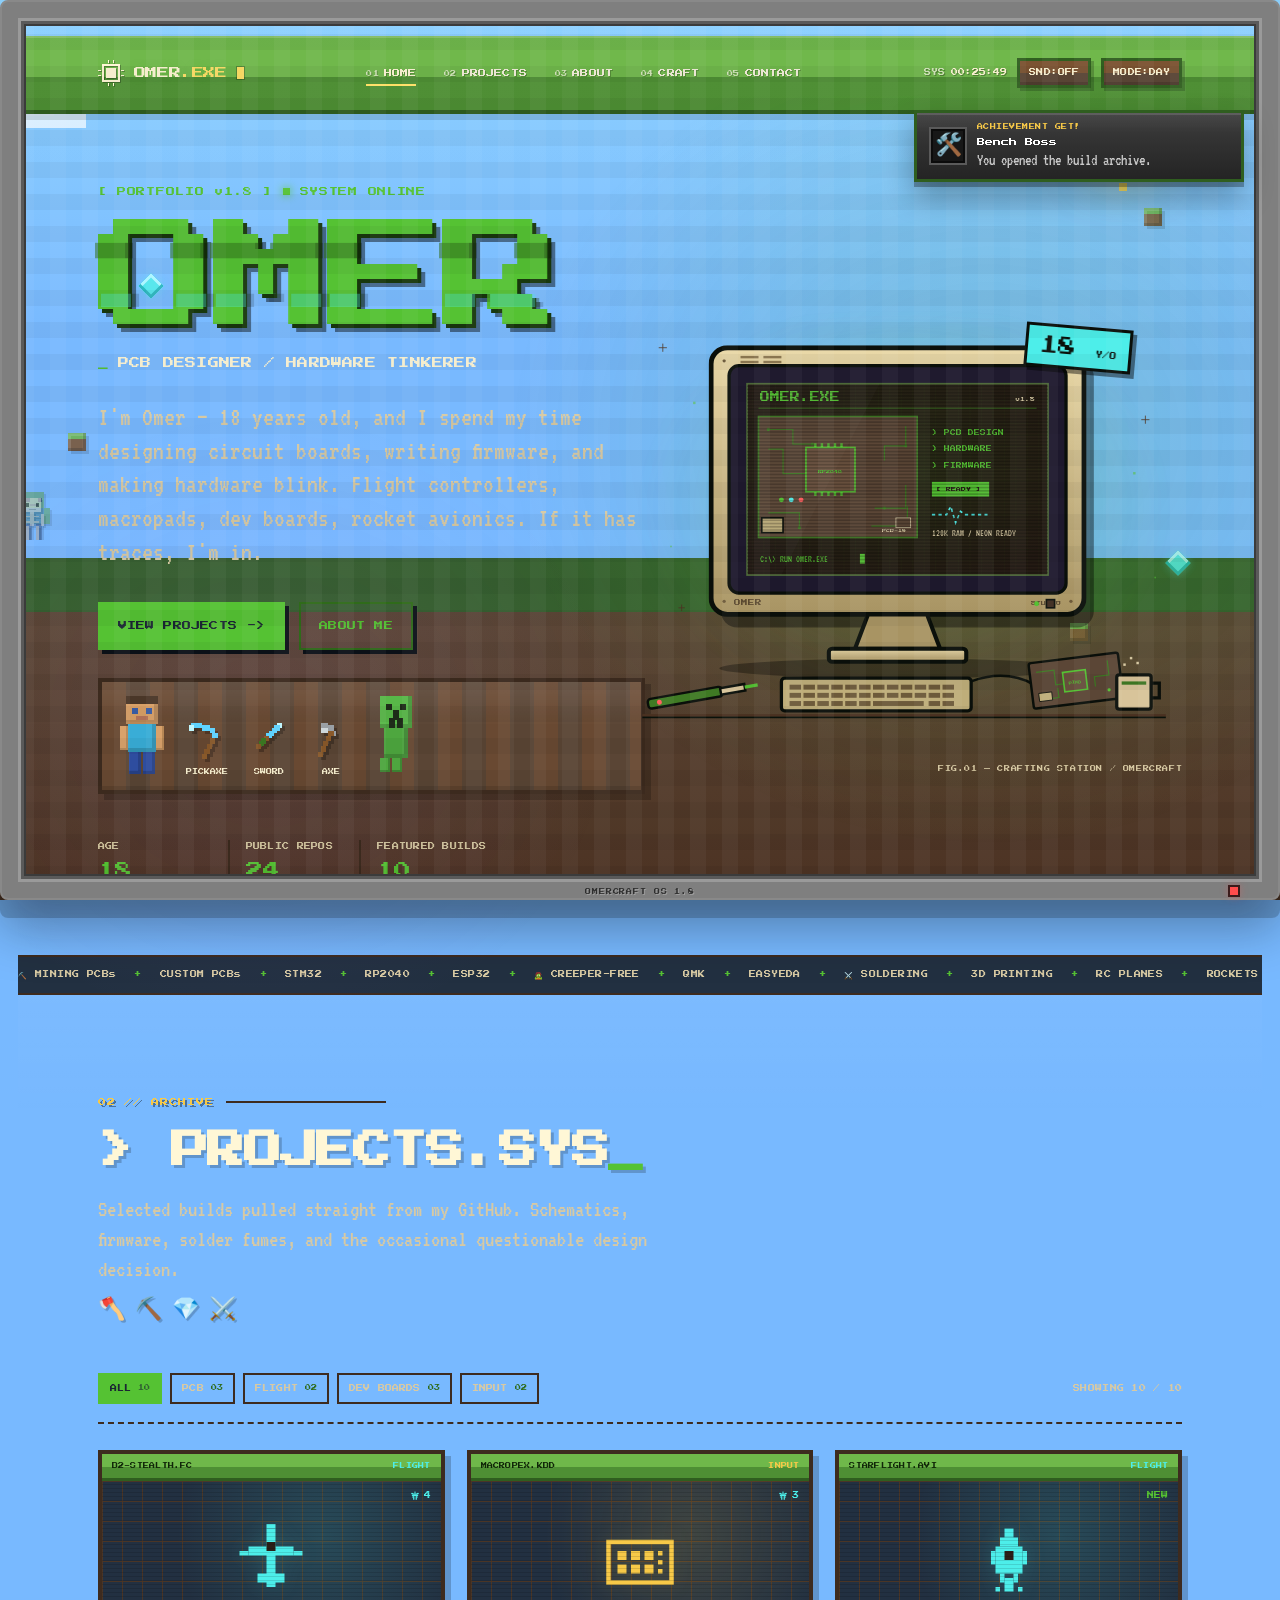
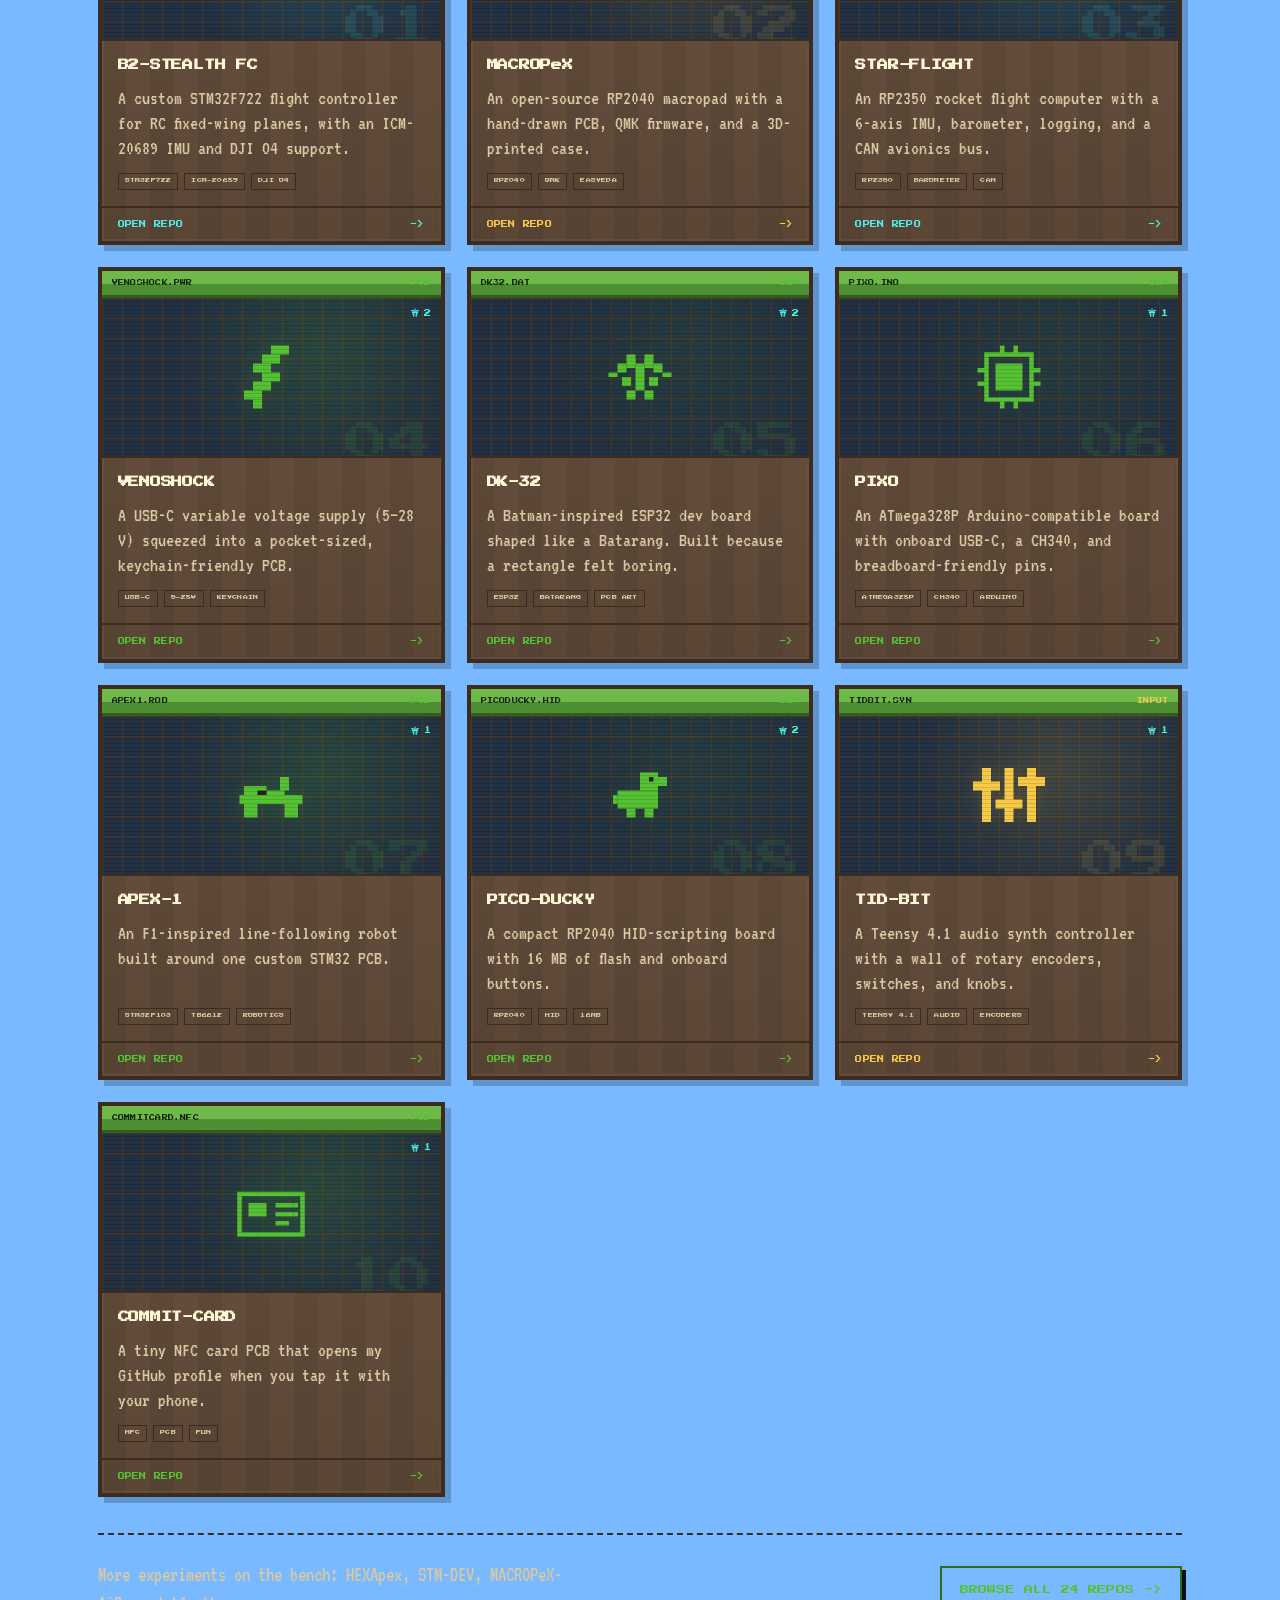
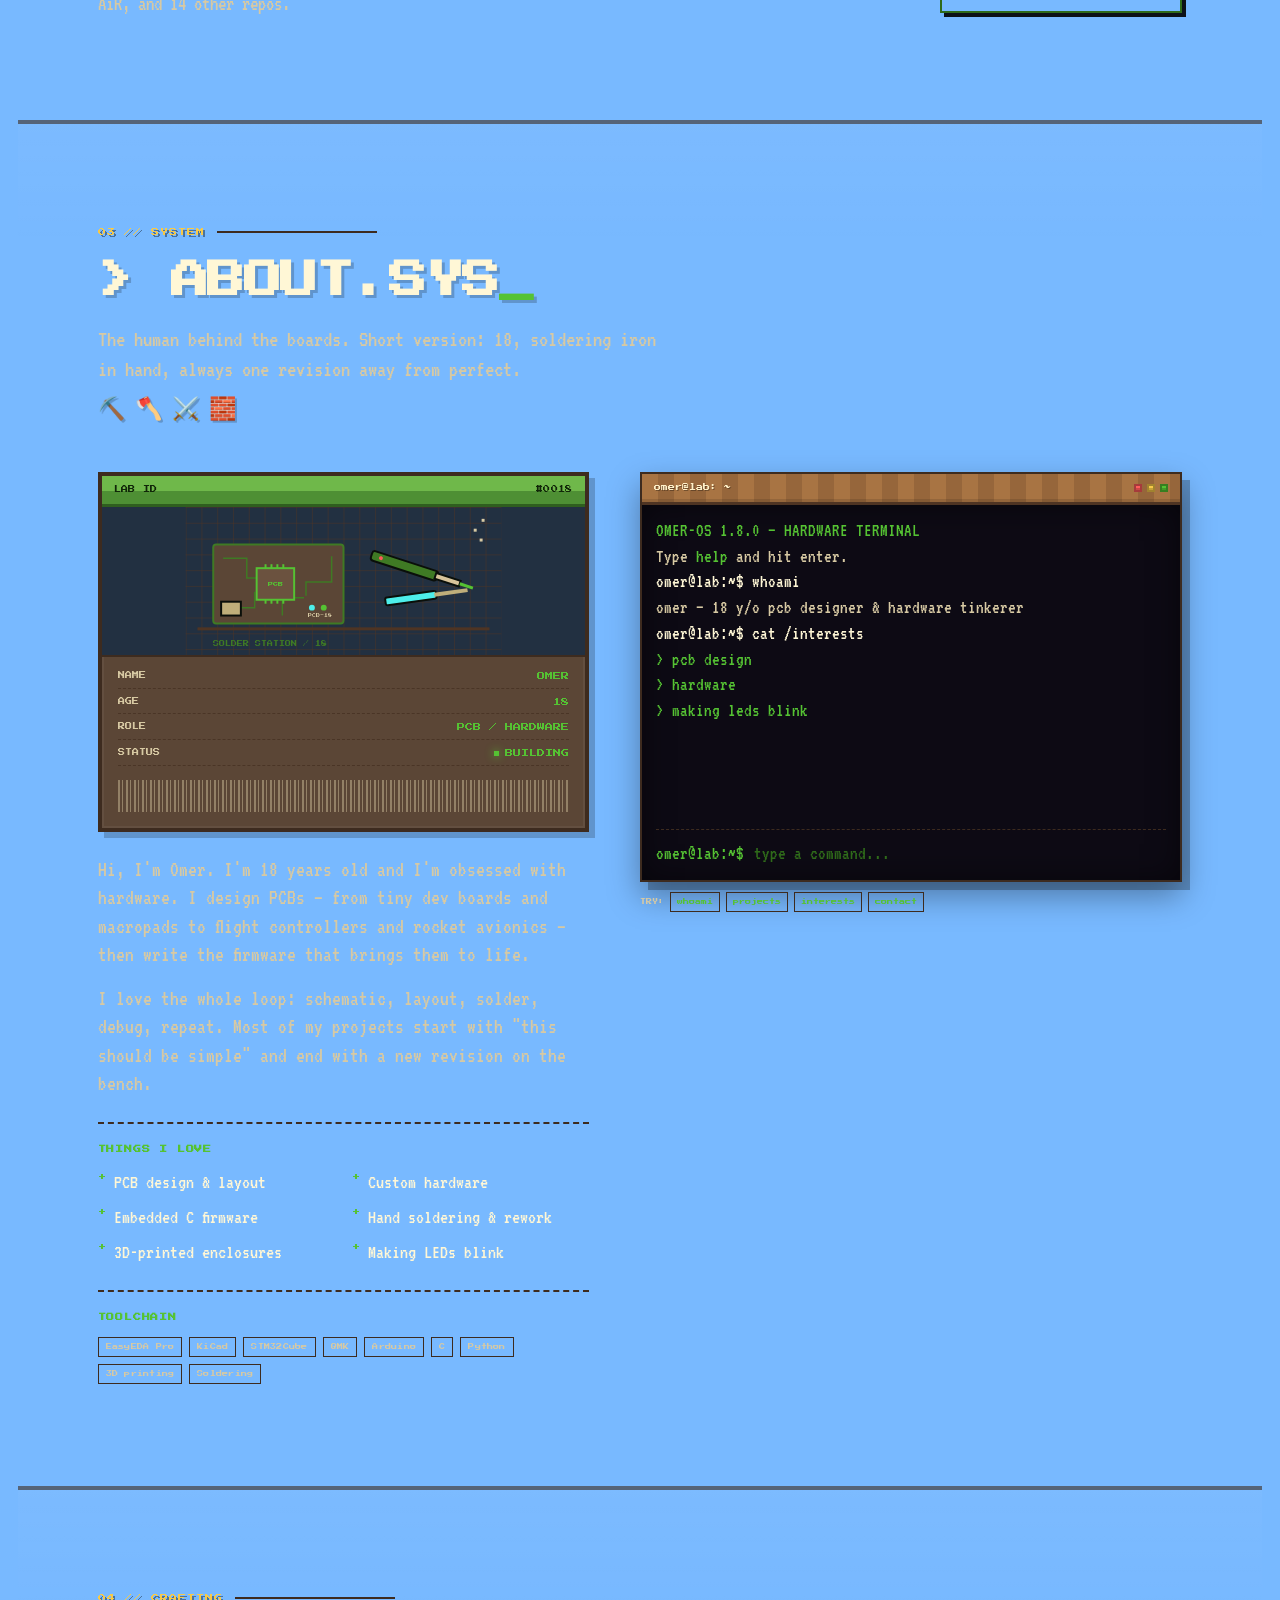
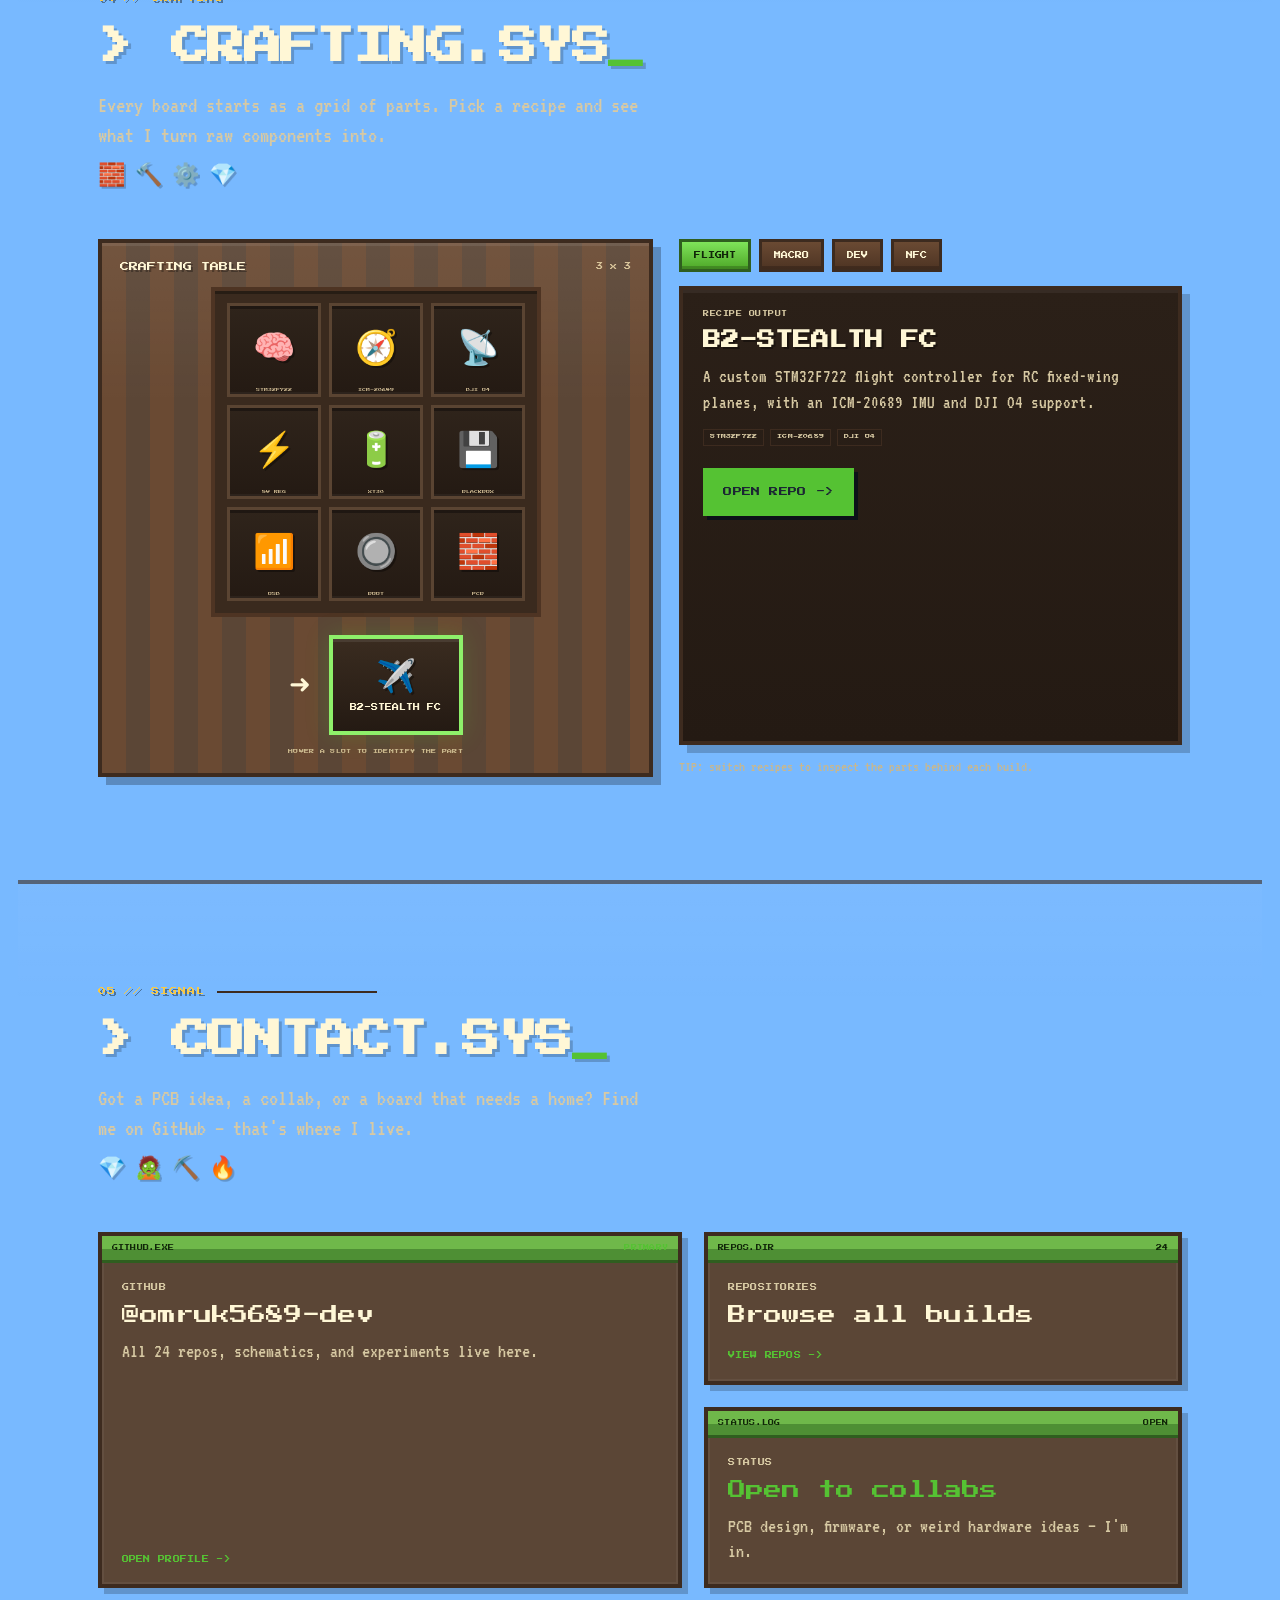
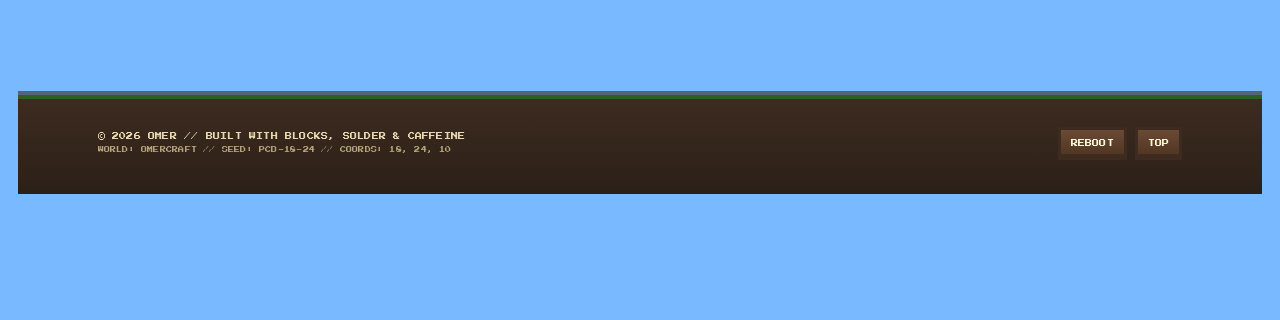
==== commit 4f029df3: "feat: add Minecraft HUD, achievements, crafting table, and sound engine" ====
--- a/index.html
+++ b/index.html
@@ -3,23 +3,25 @@
 <head>
   <meta charset="utf-8">
   <meta name="viewport" content="width=device-width, initial-scale=1">
-  <meta name="theme-color" content="#14111f">
+  <meta name="theme-color" content="#78b9ff">
   <title>OMER.EXE — PCB Designer &amp; Hardware Tinkerer</title>
   <meta name="description" content="Omer is an 18-year-old PCB designer and hardware tinkerer building flight controllers, macropads, dev boards, and rocket avionics.">
   <meta property="og:title" content="OMER.EXE — PCB Designer &amp; Hardware Tinkerer">
-  <meta property="og:description" content="Retro CRT portfolio of Omer, 18 — I love PCB design and hardware. Flight controllers, macropads, dev boards, and more.">
+  <meta property="og:description" content="Minecraft-themed retro portfolio of Omer, 18 — I love PCB design and hardware. Flight controllers, macropads, dev boards, and more.">
   <meta property="og:type" content="website">
   <meta property="og:url" content="https://omruk5689-dev.github.io/omer-portfolio/">
   <meta name="twitter:card" content="summary">
   <meta name="twitter:title" content="OMER.EXE — PCB Designer &amp; Hardware Tinkerer">
-  <meta name="twitter:description" content="Retro CRT portfolio of Omer, 18 — I love PCB design and hardware.">
+  <meta name="twitter:description" content="Minecraft-themed retro portfolio of Omer, 18 — I love PCB design and hardware.">
   <link rel="preload" href="assets/fonts/press-start-2p.woff2" as="font" type="font/woff2" crossorigin>
   <link rel="preload" href="assets/fonts/vt323.woff2" as="font" type="font/woff2" crossorigin>
   <link rel="icon" href="assets/favicon.svg" type="image/svg+xml">
   <link rel="stylesheet" href="styles.css">
   <link rel="stylesheet" href="minecraft.css">
+  <link rel="stylesheet" href="enhance.css">
   <script>try{if(sessionStorage.getItem("omer-booted")==="1")document.documentElement.classList.add("boot-skip");}catch(e){}</script>
   <script src="script.js" defer></script>
+  <script src="enhance.js" defer></script>
 </head>
 <body class="theme-green-mc is-booting">
   <a class="skip-link" href="#main">SKIP TO CONTENT</a>
@@ -138,6 +140,24 @@
       <rect x="5" y="11" width="2" height="3"/>
       <rect x="9" y="11" width="2" height="3"/>
     </symbol>
+    <symbol id="i-heart" viewBox="0 0 9 9">
+      <rect x="1" y="0" width="2" height="1"/><rect x="6" y="0" width="2" height="1"/>
+      <rect x="0" y="1" width="4" height="1"/><rect x="5" y="1" width="4" height="1"/>
+      <rect x="0" y="2" width="9" height="2"/>
+      <rect x="1" y="4" width="7" height="1"/>
+      <rect x="2" y="5" width="5" height="1"/>
+      <rect x="3" y="6" width="3" height="1"/>
+      <rect x="4" y="7" width="1" height="1"/>
+    </symbol>
+    <symbol id="i-hunger" viewBox="0 0 9 9">
+      <rect x="5" y="0" width="3" height="1"/>
+      <rect x="4" y="1" width="5" height="2"/>
+      <rect x="4" y="3" width="4" height="1"/>
+      <rect x="3" y="4" width="3" height="1"/>
+      <rect x="2" y="5" width="3" height="1"/>
+      <rect x="1" y="6" width="3" height="2"/>
+      <rect x="0" y="7" width="2" height="2"/>
+    </symbol>
   </svg>
 
   <div class="boot" id="boot" role="dialog" aria-modal="true" aria-label="Booting OMER.EXE">
@@ -157,6 +177,8 @@
         <p data-boot-line>I/O: SOLDER IRON ................... READY</p>
         <p data-boot-line>I/O: PCB FAB ....................... READY</p>
         <p data-boot-line>SCANNING GITHUB REPOS .............. 24 FOUND</p>
+        <p data-boot-line>HUD: HEARTS / HUNGER / HOTBAR ....... READY</p>
+        <p data-boot-line>SOUND: WEB AUDIO ENGINE ............ READY</p>
       </div>
 
       <pre class="boot__ascii" aria-hidden="true">
@@ -188,6 +210,7 @@
     <style>
       .boot { display: none; }
       body.is-booting { overflow: auto; }
+      .reveal { opacity: 1; transform: none; }
     </style>
   </noscript>
 
@@ -210,7 +233,8 @@
         <a class="site-nav__link" href="#home"><span>01</span>HOME</a>
         <a class="site-nav__link" href="#projects"><span>02</span>PROJECTS</a>
         <a class="site-nav__link" href="#about"><span>03</span>ABOUT</a>
-        <a class="site-nav__link" href="#contact"><span>04</span>CONTACT</a>
+        <a class="site-nav__link" href="#craft"><span>04</span>CRAFT</a>
+        <a class="site-nav__link" href="#contact"><span>05</span>CONTACT</a>
       </nav>
 
       <div class="header__tools">
@@ -226,6 +250,11 @@
   </header>
 
   <div class="mc-bg" aria-hidden="true">
+    <div class="mc-sky">
+      <span class="mc-sun"></span>
+      <span class="mc-moon"></span>
+      <div class="mc-stars" id="mcStars"></div>
+    </div>
     <div class="mc-cloud mc-cloud--1"></div>
     <div class="mc-cloud mc-cloud--2"></div>
     <div class="mc-cloud mc-cloud--3"></div>
@@ -235,6 +264,35 @@
     <span class="mc-float mc-float--diamond mc-float--4"></span>
     <span class="mc-float mc-float--diamond mc-float--5"></span>
     <span class="mc-float mc-float--xp mc-float--6"></span>
+
+    <div class="mc-mobs">
+      <div class="mc-mob mc-mob--zombie">
+        <svg viewBox="0 0 16 24" shape-rendering="crispEdges">
+          <rect x="3" y="0" width="10" height="8" fill="#5a9e4b"/>
+          <rect x="4" y="3" width="2" height="2" fill="#172316"/><rect x="10" y="3" width="2" height="2" fill="#172316"/>
+          <rect x="6" y="6" width="4" height="1" fill="#2f4a27"/>
+          <rect x="3" y="8" width="10" height="8" fill="#3f7f8a"/>
+          <rect x="0" y="8" width="3" height="8" fill="#5a9e4b"/>
+          <rect x="13" y="8" width="3" height="8" fill="#5a9e4b"/>
+          <rect x="4" y="16" width="3" height="8" fill="#2f4a7a"/>
+          <rect x="9" y="16" width="3" height="8" fill="#2f4a7a"/>
+        </svg>
+      </div>
+      <div class="mc-mob mc-mob--skeleton">
+        <svg viewBox="0 0 16 24" shape-rendering="crispEdges">
+          <rect x="3" y="0" width="10" height="8" fill="#d8d8d0"/>
+          <rect x="4" y="3" width="2" height="2" fill="#2a2a2a"/><rect x="10" y="3" width="2" height="2" fill="#2a2a2a"/>
+          <rect x="6" y="6" width="4" height="1" fill="#9a9a90"/>
+          <rect x="7" y="8" width="2" height="8" fill="#c8c8c0"/>
+          <rect x="4" y="10" width="8" height="1" fill="#c8c8c0"/>
+          <rect x="4" y="13" width="8" height="1" fill="#c8c8c0"/>
+          <rect x="1" y="9" width="2" height="7" fill="#d8d8d0"/>
+          <rect x="13" y="9" width="2" height="7" fill="#d8d8d0"/>
+          <rect x="4" y="16" width="2" height="8" fill="#d8d8d0"/>
+          <rect x="10" y="16" width="2" height="8" fill="#d8d8d0"/>
+        </svg>
+      </div>
+    </div>
   </div>
 
   <main id="main" tabindex="-1">
@@ -787,10 +845,56 @@
       </div>
     </section>
 
+    <section class="section craft" id="craft">
+      <div class="shell">
+        <div class="section-head reveal mc-section-head">
+          <p class="section-kicker">04 // CRAFTING</p>
+          <h2 class="section-title">&gt; CRAFTING.SYS</h2>
+          <p class="section-lede">Every board starts as a grid of parts. Pick a recipe and see what I turn raw components into.</p>
+          <div class="mc-head-tools" aria-hidden="true"><span class="mc-mini-tool">🧱</span><span class="mc-mini-tool">🔨</span><span class="mc-mini-tool">⚙️</span><span class="mc-mini-tool">💎</span></div>
+        </div>
+
+        <div class="craft__layout reveal">
+          <div class="craft__table">
+            <div class="craft__table-top">
+              <span class="craft__label">CRAFTING TABLE</span>
+              <span class="craft__table-hint">3 x 3</span>
+            </div>
+            <div class="craft__grid" id="craftGrid" role="grid" aria-label="Recipe ingredients"></div>
+            <div class="craft__crafting-row">
+              <span class="craft__arrow" aria-hidden="true">➜</span>
+              <a class="craft__output" id="craftOutput" href="https://github.com/omruk5689-dev/B2-stealth-FC" target="_blank" rel="noopener noreferrer" aria-label="Open B2-Stealth FC on GitHub">
+                <span class="craft__output-icon" id="craftOutputIcon" aria-hidden="true">✈️</span>
+                <span class="craft__output-name" id="craftOutputName">B2-STEALTH FC</span>
+              </a>
+            </div>
+            <p class="craft__table-foot">HOVER A SLOT TO IDENTIFY THE PART</p>
+          </div>
+
+          <div class="craft__info">
+            <div class="craft__tabs" role="tablist" aria-label="Choose a recipe">
+              <button class="craft__tab is-active" type="button" role="tab" aria-selected="true" data-recipe="flight">FLIGHT</button>
+              <button class="craft__tab" type="button" role="tab" aria-selected="false" data-recipe="macro">MACRO</button>
+              <button class="craft__tab" type="button" role="tab" aria-selected="false" data-recipe="dev">DEV</button>
+              <button class="craft__tab" type="button" role="tab" aria-selected="false" data-recipe="nfc">NFC</button>
+            </div>
+            <div class="craft__result">
+              <p class="craft__result-kicker">RECIPE OUTPUT</p>
+              <h3 id="craftTitle">B2-STEALTH FC</h3>
+              <p id="craftDesc">A custom STM32F722 flight controller for RC fixed-wing planes, with an ICM-20689 IMU and DJI O4 support.</p>
+              <ul class="tags" id="craftTags" aria-label="Tech stack"><li>STM32F722</li><li>ICM-20689</li><li>DJI O4</li></ul>
+              <a class="btn btn--primary craft__open" id="craftLink" href="https://github.com/omruk5689-dev/B2-stealth-FC" target="_blank" rel="noopener noreferrer">OPEN REPO <span aria-hidden="true">-&gt;</span></a>
+            </div>
+            <p class="craft__hint">TIP: switch recipes to inspect the parts behind each build.</p>
+          </div>
+        </div>
+      </div>
+    </section>
+
     <section class="section contact" id="contact">
       <div class="shell">
         <div class="section-head reveal mc-section-head">
-          <p class="section-kicker">04 // SIGNAL</p>
+          <p class="section-kicker">05 // SIGNAL</p>
           <h2 class="section-title">&gt; CONTACT.SYS</h2>
           <p class="section-lede">Got a PCB idea, a collab, or a board that needs a home? Find me on GitHub — that's where I live.</p>
           <div class="mc-head-tools" aria-hidden="true"><span class="mc-mini-tool">💎</span><span class="mc-mini-tool">🧟</span><span class="mc-mini-tool">⛏️</span><span class="mc-mini-tool">🔥</span></div>
@@ -834,12 +938,108 @@
 
   <footer class="footer">
     <div class="shell footer__inner">
-      <p class="footer__copy">© 2026 OMER // BUILT WITH BLOCKS, SOLDER &amp; CAFFEINE</p>
+      <p class="footer__copy">© 2026 OMER // BUILT WITH BLOCKS, SOLDER &amp; CAFFEINE<br><span class="footer__seed">WORLD: OMERCRAFT // SEED: PCB-18-24 // COORDS: 18, 24, 10</span></p>
       <div class="footer__actions">
         <button class="footer__btn" type="button" id="rebootBtn">REBOOT</button>
         <a class="footer__btn" href="#home">TOP</a>
       </div>
     </div>
   </footer>
+
+  <div class="mc-hud" id="mcHud">
+    <div class="mc-hud__status" aria-hidden="true">
+      <div class="mc-hearts" id="mcHearts"></div>
+      <div class="mc-hunger" id="mcHunger"></div>
+    </div>
+    <div class="mc-hud__xp" aria-hidden="true">
+      <span class="mc-hud__level" id="mcXpLevel">18</span>
+      <div class="mc-xp"><span id="mcXpFill"></span></div>
+    </div>
+    <nav class="mc-hotbar" aria-label="Minecraft quick navigation">
+      <a class="mc-slot is-active" href="#home" data-section="home" title="Home" aria-label="Home">
+        <svg viewBox="0 0 16 16" shape-rendering="crispEdges" aria-hidden="true">
+          <rect width="16" height="5" fill="#6db34a"/><rect y="5" width="16" height="11" fill="#79553a"/>
+          <rect x="2" y="2" width="3" height="2" fill="#7fd35a"/><rect x="10" y="1" width="2" height="2" fill="#5fa83a"/>
+          <rect x="3" y="8" width="2" height="2" fill="#5b4636"/><rect x="9" y="7" width="2" height="2" fill="#8a6444"/>
+          <rect x="6" y="11" width="2" height="2" fill="#5b4636"/><rect x="12" y="12" width="2" height="2" fill="#8a6444"/>
+        </svg>
+        <span class="mc-slot__num">1</span>
+      </a>
+      <a class="mc-slot" href="#projects" data-section="projects" title="Projects" aria-label="Projects">
+        <svg viewBox="0 0 16 16" shape-rendering="crispEdges" aria-hidden="true">
+          <rect x="2" y="1" width="4" height="2" fill="#5fd3ff"/><rect x="6" y="2" width="3" height="2" fill="#5fd3ff"/>
+          <rect x="9" y="3" width="2" height="2" fill="#5fd3ff"/><rect x="10" y="5" width="2" height="2" fill="#5fd3ff"/>
+          <rect x="9" y="7" width="2" height="2" fill="#8b5a2b"/><rect x="8" y="9" width="2" height="2" fill="#8b5a2b"/>
+          <rect x="7" y="11" width="2" height="2" fill="#8b5a2b"/><rect x="6" y="13" width="2" height="2" fill="#8b5a2b"/>
+          <rect x="1" y="2" width="2" height="2" fill="#bff7ff"/>
+        </svg>
+        <span class="mc-slot__num">2</span>
+      </a>
+      <a class="mc-slot" href="#craft" data-section="craft" title="Crafting" aria-label="Crafting table">
+        <svg viewBox="0 0 16 16" shape-rendering="crispEdges" aria-hidden="true">
+          <rect width="16" height="16" fill="#8a5a32"/><rect x="1" y="1" width="14" height="4" fill="#a87443"/>
+          <rect x="2" y="6" width="12" height="8" fill="#6b4426"/>
+          <rect x="3" y="7" width="4" height="3" fill="#a87443"/><rect x="9" y="7" width="4" height="3" fill="#a87443"/>
+          <rect x="3" y="11" width="4" height="2" fill="#a87443"/><rect x="9" y="11" width="4" height="2" fill="#a87443"/>
+        </svg>
+        <span class="mc-slot__num">3</span>
+      </a>
+      <a class="mc-slot" href="#about" data-section="about" title="About" aria-label="About">
+        <svg viewBox="0 0 16 16" shape-rendering="crispEdges" aria-hidden="true">
+          <rect x="2" y="1" width="12" height="14" fill="#8a2f2f"/><rect x="4" y="3" width="8" height="10" fill="#f1e6c8"/>
+          <rect x="5" y="5" width="6" height="1" fill="#9a8b6a"/><rect x="5" y="7" width="6" height="1" fill="#9a8b6a"/>
+          <rect x="5" y="9" width="4" height="1" fill="#9a8b6a"/><rect x="2" y="1" width="2" height="14" fill="#6f2222"/>
+        </svg>
+        <span class="mc-slot__num">4</span>
+      </a>
+      <a class="mc-slot" href="#contact" data-section="contact" title="Contact" aria-label="Contact">
+        <svg viewBox="0 0 16 16" shape-rendering="crispEdges" aria-hidden="true">
+          <rect x="4" y="1" width="8" height="2" fill="#c8c8c0"/><rect x="2" y="3" width="12" height="10" fill="#8b8b8b"/>
+          <rect x="4" y="5" width="8" height="6" fill="#1f2a36"/><rect x="7" y="4" width="2" height="8" fill="#d8d8d0"/>
+          <rect x="7" y="4" width="1" height="4" fill="#ff5b5b"/><rect x="4" y="13" width="8" height="2" fill="#c8c8c0"/>
+        </svg>
+        <span class="mc-slot__num">5</span>
+      </a>
+      <a class="mc-slot" href="https://github.com/omruk5689-dev" target="_blank" rel="noopener noreferrer" title="GitHub" aria-label="GitHub profile">
+        <svg viewBox="0 0 16 16" shape-rendering="crispEdges" aria-hidden="true"><use href="#i-star"></use></svg>
+        <span class="mc-slot__num">6</span>
+      </a>
+      <button class="mc-slot mc-slot--theme" id="hudTheme" type="button" title="Day / night" aria-label="Switch day or night">
+        <svg class="mc-icon-sun" viewBox="0 0 16 16" shape-rendering="crispEdges" aria-hidden="true">
+          <rect x="6" y="2" width="4" height="12" fill="#f7c948"/><rect x="2" y="6" width="12" height="4" fill="#f7c948"/>
+          <rect x="5" y="5" width="6" height="6" fill="#ffe066"/><rect x="7" y="0" width="2" height="2" fill="#f7c948"/>
+          <rect x="7" y="14" width="2" height="2" fill="#f7c948"/><rect x="0" y="7" width="2" height="2" fill="#f7c948"/>
+          <rect x="14" y="7" width="2" height="2" fill="#f7c948"/>
+        </svg>
+        <svg class="mc-icon-moon" viewBox="0 0 16 16" shape-rendering="crispEdges" aria-hidden="true">
+          <rect x="4" y="1" width="7" height="2" fill="#dfe8ff"/><rect x="3" y="3" width="7" height="2" fill="#dfe8ff"/>
+          <rect x="2" y="5" width="6" height="6" fill="#dfe8ff"/><rect x="3" y="11" width="7" height="2" fill="#dfe8ff"/>
+          <rect x="4" y="13" width="7" height="2" fill="#dfe8ff"/><rect x="9" y="4" width="3" height="8" fill="#9fb3d9"/>
+        </svg>
+        <span class="mc-slot__num">7</span>
+      </button>
+      <button class="mc-slot mc-slot--sound" id="hudSound" type="button" title="Sound" aria-label="Toggle sound" aria-pressed="false">
+        <svg viewBox="0 0 16 16" shape-rendering="crispEdges" aria-hidden="true">
+          <rect x="1" y="6" width="3" height="4" fill="#c8c8c0"/><rect x="4" y="4" width="2" height="8" fill="#d8d8d0"/>
+          <rect x="6" y="2" width="2" height="12" fill="#e8e8e0"/><rect x="10" y="5" width="2" height="6" fill="#55c233" class="mc-wave"/>
+          <rect x="12" y="3" width="2" height="10" fill="#8ef06a" class="mc-wave mc-wave--2"/>
+        </svg>
+        <span class="mc-slot__num">8</span>
+      </button>
+      <button class="mc-slot mc-slot--creeper" id="hudCreeper" type="button" title="Do not press" aria-label="Detonate creeper easter egg">
+        <svg viewBox="0 0 16 16" shape-rendering="crispEdges" aria-hidden="true">
+          <rect width="16" height="16" fill="#58b848"/><rect x="2" y="2" width="12" height="12" fill="#4fa840"/>
+          <rect x="4" y="4" width="3" height="3" fill="#1f2d1a"/><rect x="9" y="4" width="3" height="3" fill="#1f2d1a"/>
+          <rect x="7" y="6" width="2" height="3" fill="#1f2d1a"/><rect x="5" y="9" width="2" height="2" fill="#1f2d1a"/>
+          <rect x="9" y="9" width="2" height="2" fill="#1f2d1a"/><rect x="6" y="11" width="4" height="2" fill="#1f2d1a"/>
+        </svg>
+        <span class="mc-slot__num">9</span>
+      </button>
+    </nav>
+  </div>
+
+  <div class="mc-toasts" id="mcToasts" aria-live="polite" aria-atomic="false"></div>
+  <div class="mc-burst-layer" id="mcBurstLayer" aria-hidden="true"></div>
+  <div class="mc-flash" id="mcFlash" aria-hidden="true"></div>
 </body>
 </html>
--- a/styles.css
+++ b/styles.css
@@ -312,9 +312,8 @@
   pointer-events: none;
   border-radius: 0;
   background:
-    linear-gradient(180deg, rgba(255,255,255,0.05), transparent 20%, transparent 80%, rgba(0,0,0,0.08)),
-    repeating-linear-gradient(90deg, rgba(255,255,255,0.015) 0 2px, transparent 2px 4px);
-  opacity: 0.35;
+    linear-gradient(180deg, rgba(255,255,255,0.04), transparent 20%, transparent 80%, rgba(0,0,0,0.08));
+  opacity: 0.3;
 }
 
 .crt-overlay::after { content: none; }
@@ -364,7 +363,7 @@
   font-family: var(--font-term);
   font-size: clamp(17px, 2vw, 23px);
   line-height: 1.3;
-  text-shadow: 0 0 10px rgba(255, 45, 85, 0.28);
+  text-shadow: 0 0 10px rgba(85, 194, 51, 0.3);
 }
 
 .boot__top {
@@ -420,7 +419,7 @@
   line-height: 1.05;
   text-align: center;
   white-space: pre;
-  text-shadow: 0 0 12px rgba(255, 45, 85, 0.45);
+  text-shadow: 0 0 12px rgba(85, 194, 51, 0.42);
 }
 
 .boot__tagline {
@@ -450,7 +449,7 @@
   width: 0;
   height: 100%;
   background: repeating-linear-gradient(90deg, var(--green) 0 6px, transparent 6px 9px);
-  box-shadow: 0 0 12px rgba(255, 45, 85, 0.28);
+  box-shadow: 0 0 12px rgba(85, 194, 51, 0.3);
   transition: width 0.1s steps(3);
 }
 
@@ -790,10 +789,10 @@
 }
 
 .hero__title::before {
-  color: var(--red);
+  color: var(--green-dim);
   clip-path: polygon(0 17%, 100% 17%, 100% 31%, 0 31%);
   transform: translate(-3px, 0);
-  opacity: 0.7;
+  opacity: 0.55;
   animation: glitch-a 7s steps(1) infinite;
 }
 
@@ -801,7 +800,7 @@
   color: var(--amber);
   clip-path: polygon(0 63%, 100% 63%, 100% 75%, 0 75%);
   transform: translate(3px, 0);
-  opacity: 0.62;
+  opacity: 0.34;
   animation: glitch-b 8s steps(1) infinite;
 }
 
@@ -1157,17 +1156,17 @@
 
 .project-card[data-category="flight"] {
   --card-accent: var(--amber);
-  --card-glow: rgba(192, 132, 252, 0.12);
+  --card-glow: rgba(77, 238, 234, 0.14);
 }
 
 .project-card[data-category="input"] {
-  --card-accent: #ff6b88;
-  --card-glow: rgba(255, 107, 136, 0.12);
+  --card-accent: #f7c948;
+  --card-glow: rgba(247, 201, 72, 0.14);
 }
 
 .project-card[data-category="pcb"] {
-  --card-accent: #ff1744;
-  --card-glow: rgba(255, 23, 68, 0.12);
+  --card-accent: #55c233;
+  --card-glow: rgba(85, 194, 51, 0.16);
 }
 
 .project-card:hover,
@@ -1356,14 +1355,8 @@
 }
 
 @keyframes card-in {
-  from {
-    opacity: 0;
-    transform: translateY(10px);
-  }
-  to {
-    opacity: 1;
-    transform: none;
-  }
+  from { transform: translateY(10px); }
+  to { transform: none; }
 }
 
 /* --- about --------------------------------------------------------------- */
@@ -1525,7 +1518,7 @@
 }
 
 .window {
-  border: 2px solid #5a5075;
+  border: 2px solid #3d2b1f;
   border-radius: 0;
   overflow: hidden;
   background: var(--bg-elev);
@@ -1729,9 +1722,8 @@
 /* --- reveal -------------------------------------------------------------- */
 
 .reveal {
-  opacity: 0;
   transform: translateY(18px);
-  transition: opacity 0.45s steps(5), transform 0.45s steps(5);
+  transition: transform 0.45s steps(5);
 }
 
 .reveal.is-visible {
@@ -1854,10 +1846,9 @@
     align-items: stretch;
     gap: 0;
     padding: 8px var(--gutter) 16px;
-    background: linear-gradient(180deg, rgba(45,39,63,0.98), rgba(28,24,40,0.98));
-    border-bottom: 1px solid #5a5075;
+    background: linear-gradient(180deg, #3a2a1d, #241a13);
+    border-bottom: 3px solid #3d2b1f;
     box-shadow: 0 16px 24px rgba(0,0,0,0.35);
-    backdrop-filter: blur(2px);
   }
 
   .site-nav.is-open .site-nav__link {
@@ -1974,19 +1965,6 @@
 }
 
 
-/* --- reveal -------------------------------------------------------------- */
-
-.reveal {
-  opacity: 0;
-  transform: translateY(12px);
-  transition: opacity 0.35s steps(4), transform 0.35s steps(4);
-}
-
-.reveal.is-visible {
-  opacity: 1;
-  transform: none;
-}
-
 /* --- contact ------------------------------------------------------------- */
 
 .contact__grid {
@@ -2116,21 +2094,21 @@
   align-items: center;
   justify-content: center;
   padding: 9px 10px;
-  border: 2px solid #5a5075;
+  border: 3px solid #3d2b1f;
   border-radius: 0;
-  background: linear-gradient(180deg, #3a334f, #272238);
-  color: var(--muted);
+  background: linear-gradient(180deg, #6a4a33, #4e3423);
+  color: #fff7d6;
   font-family: var(--font-pixel);
   font-size: 7px;
   letter-spacing: 0.03em;
-  box-shadow: inset 0 1px 0 rgba(255,255,255,0.06);
-  transition: color var(--step) steps(2), border-color var(--step) steps(2), background var(--step) steps(2), box-shadow var(--step) steps(2);
+  box-shadow: inset 0 -3px 0 rgba(0,0,0,0.2);
+  transition: transform var(--step) steps(2), filter var(--step) steps(2);
 }
 
 .footer__btn:hover {
-  border-color: #ff6b88;
-  color: #fff4f6;
-  background: linear-gradient(180deg, #ff4d6d, #d41435);
-  box-shadow: 0 0 12px var(--glow-soft);
-}
-
+  border-color: #2f5e1f;
+  color: #102608;
+  background: linear-gradient(180deg, #7fe35a, #4ea828);
+  filter: brightness(1.05);
+}
+
--- a/minecraft.css
+++ b/minecraft.css
@@ -190,7 +190,7 @@
 .contact__card:hover, .id-card:hover, .window:hover { transform: translateY(-4px); }
 
 .hero__title { animation: mc-title-pop 0.9s cubic-bezier(.2,.9,.2,1) both, mc-title-glow 3s ease-in-out infinite; }
-@keyframes mc-title-pop { from { opacity: 0; transform: translateY(20px) scale(0.96); } to { opacity: 1; transform: none; } }
+@keyframes mc-title-pop { from { transform: translateY(20px) scale(0.96); } to { transform: none; } }
 @keyframes mc-title-glow { 0%,100% { filter: drop-shadow(0 0 0 rgba(85,194,51,0)); } 50% { filter: drop-shadow(0 0 12px rgba(85,194,51,0.35)); } }
 
 .hero__eyebrow, .hero__role, .hero__lede, .hero__actions { animation: mc-fade-up 0.8s cubic-bezier(.2,.8,.2,1) both; }
@@ -198,16 +198,16 @@
 .hero__lede { animation-delay: .18s; }
 .hero__actions { animation-delay: .26s; }
 .mc-hero-row { animation: mc-fade-up 0.8s cubic-bezier(.2,.8,.2,1) .34s both; }
-@keyframes mc-fade-up { from { opacity: 0; transform: translateY(16px); } to { opacity: 1; transform: none; } }
+@keyframes mc-fade-up { from { transform: translateY(16px); } to { transform: none; } }
 
 .hero__art { transition: transform 0.2s ease-out; animation: mc-art-in 1s cubic-bezier(.2,.8,.2,1) .15s both; }
-@keyframes mc-art-in { from { opacity: 0; transform: translateX(30px) scale(0.98); } to { opacity: 1; transform: none; } }
+@keyframes mc-art-in { from { transform: translateX(30px) scale(0.98); } to { transform: none; } }
 
 .btn, .filter, .chip-btn, .footer__btn, .project-card__link, .contact__action, .site-nav__link { transition: all 0.18s cubic-bezier(.2,.8,.2,1); }
 .btn:active, .chip-btn:active { transform: translateY(2px) scale(0.98); }
 
 .section-kicker { animation: mc-slide-in 0.6s ease both; }
-@keyframes mc-slide-in { from { opacity: 0; transform: translateX(-12px); } to { opacity: 1; transform: none; } }
+@keyframes mc-slide-in { from { transform: translateX(-12px); } to { transform: none; } }
 
 .tags li { transition: transform 0.15s ease, background 0.15s ease; }
 .tags li:hover { transform: translateY(-2px); background: rgba(255,255,255,0.06); }
--- a/enhance.css
+++ b/enhance.css
@@ -0,0 +1,1079 @@
+/* ==========================================================================
+   OMERCRAFT — enhancement layer
+   Sky, mobs, HUD, achievements, crafting table, particles, and night mode.
+   ========================================================================== */
+
+body {
+  padding-bottom: calc(var(--frame) + 108px);
+}
+
+/* --- night world ---------------------------------------------------------- */
+
+body.theme-purple {
+  background-color: #0b1026;
+  background-image:
+    linear-gradient(180deg, #070b1c 0%, #0d1430 38%, #131b3c 62%, #14291f 62%, #1b2a1a 68%, #241a13 100%);
+}
+
+body.theme-purple::before {
+  opacity: 0.18;
+}
+
+body.theme-purple .site-header {
+  background: linear-gradient(180deg, #3a4a63 0 55%, #263247 55% 100%);
+  border-bottom-color: #141d2b;
+}
+
+body.theme-purple .brand {
+  color: #fff;
+}
+
+body.theme-purple .site-nav__link {
+  color: #d9e4ff;
+}
+
+body.theme-purple .site-nav__link span {
+  color: #8fa4c8;
+}
+
+body.theme-purple .site-nav__link:hover,
+body.theme-purple .site-nav__link.is-active {
+  color: #8ef06a;
+}
+
+body.theme-purple .mc-cloud {
+  filter: brightness(0.45) saturate(0.7);
+}
+
+body.theme-purple .mc-mob {
+  filter: brightness(0.7) saturate(0.8);
+}
+
+body.theme-purple .footer {
+  background: linear-gradient(180deg, #1c1610, #120d09);
+  border-top-color: #2b4a1b;
+}
+
+/* --- sky: sun, moon, stars ------------------------------------------------ */
+
+.mc-sky {
+  position: absolute;
+  inset: 0;
+  overflow: hidden;
+}
+
+.mc-sun {
+  position: absolute;
+  top: 12%;
+  right: 9%;
+  width: 54px;
+  height: 54px;
+  background: #ffe066;
+  box-shadow:
+    0 0 0 5px rgba(255, 224, 102, 0.16),
+    0 0 46px rgba(255, 224, 102, 0.55),
+    0 -38px 0 -23px #ffe066,
+    0 38px 0 -23px #ffe066,
+    -38px 0 0 -23px #ffe066,
+    38px 0 0 -23px #ffe066;
+  opacity: 1;
+  transition: opacity 0.6s steps(4);
+  animation: mc-sun-pulse 5s ease-in-out infinite;
+}
+
+.mc-moon {
+  position: absolute;
+  top: 12%;
+  right: 9%;
+  width: 46px;
+  height: 46px;
+  background: #dfe8ff;
+  box-shadow:
+    inset -10px -8px 0 rgba(120, 140, 190, 0.5),
+    inset 6px 6px 0 rgba(255, 255, 255, 0.65),
+    0 0 0 4px rgba(223, 232, 255, 0.08),
+    0 0 42px rgba(180, 205, 255, 0.45);
+  opacity: 0;
+  transition: opacity 0.6s steps(4);
+}
+
+.mc-moon::before,
+.mc-moon::after {
+  content: "";
+  position: absolute;
+  background: #b9c6e4;
+}
+
+.mc-moon::before {
+  left: 8px;
+  top: 10px;
+  width: 7px;
+  height: 7px;
+  box-shadow: 16px 6px 0 #b9c6e4, 6px 20px 0 #b9c6e4;
+}
+
+.mc-moon::after {
+  right: 7px;
+  bottom: 9px;
+  width: 5px;
+  height: 5px;
+  box-shadow: -10px -8px 0 #b9c6e4;
+}
+
+body.theme-purple .mc-sun {
+  opacity: 0;
+}
+
+body.theme-purple .mc-moon {
+  opacity: 1;
+}
+
+.mc-stars {
+  position: absolute;
+  inset: 0;
+  opacity: 0;
+  transition: opacity 0.7s steps(4);
+}
+
+body.theme-purple .mc-stars {
+  opacity: 1;
+}
+
+.mc-star {
+  position: absolute;
+  width: 3px;
+  height: 3px;
+  background: #fff;
+  box-shadow: 0 0 6px rgba(255, 255, 255, 0.85);
+  animation: mc-twinkle 3s steps(2) infinite;
+}
+
+.mc-star--big {
+  width: 4px;
+  height: 4px;
+}
+
+@keyframes mc-sun-pulse {
+  0%, 100% { filter: brightness(1); }
+  50% { filter: brightness(1.12); }
+}
+
+@keyframes mc-twinkle {
+  0%, 100% { opacity: 0.35; }
+  50% { opacity: 1; }
+}
+
+/* --- background mobs ------------------------------------------------------ */
+
+.mc-mobs {
+  position: absolute;
+  left: 0;
+  right: 0;
+  bottom: 38vh;
+  height: 48px;
+  overflow: hidden;
+}
+
+.mc-mob {
+  position: absolute;
+  bottom: 0;
+  width: 32px;
+  opacity: 0.5;
+  animation: mc-mob-walk linear infinite;
+}
+
+.mc-mob svg {
+  display: block;
+  width: 100%;
+  height: auto;
+  image-rendering: pixelated;
+  filter: drop-shadow(2px 2px 0 rgba(0, 0, 0, 0.2));
+  animation: mc-mob-bob 0.55s steps(2) infinite;
+}
+
+.mc-mob--zombie {
+  animation-duration: 58s;
+  animation-delay: -12s;
+}
+
+.mc-mob--skeleton {
+  width: 28px;
+  animation-duration: 76s;
+  animation-delay: -42s;
+}
+
+@keyframes mc-mob-walk {
+  from { transform: translateX(-70px); }
+  to { transform: translateX(calc(100vw + 70px)); }
+}
+
+@keyframes mc-mob-bob {
+  0%, 100% { transform: translateY(0); }
+  50% { transform: translateY(-2px); }
+}
+
+/* --- player HUD ----------------------------------------------------------- */
+
+.mc-hud {
+  position: fixed;
+  left: 50%;
+  bottom: calc(var(--frame) + 8px);
+  z-index: 68;
+  display: flex;
+  flex-direction: column;
+  gap: 5px;
+  width: max-content;
+  max-width: calc(100vw - var(--frame) - var(--frame) - 16px);
+  padding: 8px 10px 9px;
+  border: 3px solid #3d2b1f;
+  background:
+    linear-gradient(180deg, rgba(255, 255, 255, 0.06), transparent 26%),
+    linear-gradient(180deg, rgba(43, 32, 24, 0.97), rgba(24, 18, 13, 0.97));
+  box-shadow:
+    inset 0 2px 0 rgba(255, 255, 255, 0.09),
+    0 7px 0 rgba(0, 0, 0, 0.22),
+    0 20px 44px rgba(0, 0, 0, 0.38);
+  transform: translateX(-50%);
+  transition: opacity 0.3s steps(4), transform 0.3s steps(4);
+}
+
+body.is-booting .mc-hud {
+  opacity: 0;
+  transform: translate(-50%, 26px);
+  pointer-events: none;
+}
+
+.mc-hud__status {
+  display: flex;
+  align-items: center;
+  justify-content: space-between;
+  gap: 20px;
+  padding: 0 2px;
+}
+
+.mc-hearts,
+.mc-hunger {
+  display: flex;
+  gap: 2px;
+}
+
+.mc-heart,
+.mc-hunger i {
+  display: block;
+  width: 11px;
+  height: 11px;
+  color: #ff4b4b;
+  filter: drop-shadow(1px 1px 0 rgba(0, 0, 0, 0.45));
+}
+
+.mc-heart svg {
+  display: block;
+  width: 100%;
+  height: 100%;
+  fill: currentColor;
+}
+
+.mc-heart:nth-child(9),
+.mc-heart:nth-child(10) {
+  color: #7a2d2d;
+}
+
+.mc-hunger i {
+  color: #d98a3a;
+}
+
+.mc-hunger i:nth-child(9),
+.mc-hunger i:nth-child(10) {
+  color: #6f4a24;
+}
+
+.mc-hunger svg {
+  display: block;
+  width: 100%;
+  height: 100%;
+  fill: currentColor;
+}
+
+.mc-hud__xp {
+  display: flex;
+  align-items: center;
+  gap: 8px;
+}
+
+.mc-hud__level {
+  min-width: 22px;
+  color: #8ef06a;
+  font-family: var(--font-pixel);
+  font-size: 9px;
+  text-align: center;
+  text-shadow:
+    2px 2px 0 #0a1a06,
+    -1px -1px 0 #0a1a06,
+    1px -1px 0 #0a1a06;
+}
+
+.mc-xp {
+  flex: 1;
+  height: 9px;
+  border: 2px solid #0d1a08;
+  background: #1a2a12;
+  box-shadow: inset 0 2px 0 rgba(0, 0, 0, 0.45);
+}
+
+.mc-xp span {
+  display: block;
+  width: 0;
+  height: 100%;
+  background: repeating-linear-gradient(90deg, #8ef06a 0 10px, #55c233 10px 12px);
+  box-shadow: 0 0 8px rgba(142, 240, 106, 0.45);
+  transition: width 0.15s linear;
+}
+
+.mc-hotbar {
+  display: flex;
+  gap: 4px;
+}
+
+.mc-slot {
+  position: relative;
+  display: grid;
+  place-items: center;
+  width: 42px;
+  height: 42px;
+  padding: 4px;
+  border: 2px solid #5a4432;
+  border-radius: 0;
+  background: linear-gradient(180deg, #4a3526, #2b2018);
+  color: inherit;
+  box-shadow:
+    inset 0 2px 0 rgba(255, 255, 255, 0.08),
+    inset 0 -2px 0 rgba(0, 0, 0, 0.35);
+  cursor: pointer;
+  transition: transform 0.12s steps(2), border-color 0.12s steps(2), filter 0.12s steps(2);
+}
+
+.mc-slot:hover {
+  transform: translateY(-3px);
+  border-color: #d8c49a;
+  filter: brightness(1.1);
+}
+
+.mc-slot:focus-visible {
+  outline: 2px solid #fff7d6;
+  outline-offset: 2px;
+}
+
+.mc-slot.is-active {
+  border-color: #fff7d6;
+  box-shadow:
+    inset 0 0 0 1px #fff7d6,
+    0 0 12px rgba(255, 247, 214, 0.3);
+}
+
+.mc-slot svg {
+  width: 26px;
+  height: 26px;
+  image-rendering: pixelated;
+}
+
+.mc-slot__num {
+  position: absolute;
+  top: 1px;
+  left: 2px;
+  color: #d8c49a;
+  font-family: var(--font-pixel);
+  font-size: 6px;
+  text-shadow: 1px 1px 0 #000;
+  opacity: 0.85;
+}
+
+.mc-slot--theme .mc-icon-moon {
+  display: none;
+}
+
+.site-nav__link {
+  color: #f5efdc;
+  text-shadow: 1px 1px 0 rgba(0, 0, 0, 0.22);
+}
+
+.site-nav__link span {
+  color: #d5e8bd;
+}
+
+body.theme-green-mc .site-nav__link:hover,
+body.theme-green-mc .site-nav__link.is-active {
+  color: #fff7d6;
+}
+
+body.theme-green-mc .site-nav__link::after {
+  background: #ffe066;
+}
+
+body.theme-green-mc .brand__mark {
+  color: #fff7d6;
+  filter: drop-shadow(1px 1px 0 rgba(0, 0, 0, 0.28));
+}
+
+body.theme-green-mc .brand__text span {
+  color: #ffe066;
+}
+
+body.theme-green-mc .brand__cursor {
+  background: #ffe066;
+  box-shadow: 0 0 0 1px rgba(0, 0, 0, 0.25);
+}
+
+body.theme-green-mc .sys-clock {
+  color: #fff7d6;
+  text-shadow: 1px 1px 0 rgba(0, 0, 0, 0.28);
+}
+
+body.theme-green-mc .sys-clock__label {
+  color: #d5e8bd;
+}
+
+.section-kicker {
+  color: #f7c948;
+  text-shadow: 2px 2px 0 rgba(0, 0, 0, 0.38);
+}
+
+body.theme-purple .mc-slot--theme .mc-icon-sun {
+  display: none;
+}
+
+body.theme-purple .mc-slot--theme .mc-icon-moon {
+  display: block;
+}
+
+.mc-slot--sound .mc-wave {
+  opacity: 0.28;
+}
+
+.mc-slot--sound[aria-pressed="true"] .mc-wave {
+  opacity: 1;
+  animation: mc-wave-pulse 0.6s steps(2) infinite;
+}
+
+.mc-slot--sound[aria-pressed="true"] .mc-wave--2 {
+  animation-delay: 0.3s;
+}
+
+.mc-slot--creeper:hover {
+  animation: mc-slot-shake 0.25s steps(2) infinite;
+}
+
+@keyframes mc-wave-pulse {
+  0%, 100% { opacity: 0.35; }
+  50% { opacity: 1; }
+}
+
+@keyframes mc-slot-shake {
+  0%, 100% { transform: translate(0, -2px); }
+  50% { transform: translate(1px, -1px); }
+}
+
+/* --- achievement toasts --------------------------------------------------- */
+
+.mc-toasts {
+  position: fixed;
+  top: calc(var(--frame) + var(--header-h) + 18px);
+  right: calc(var(--frame) + 18px);
+  z-index: 95;
+  display: flex;
+  flex-direction: column;
+  gap: 10px;
+  width: min(330px, calc(100vw - var(--frame) - var(--frame) - 24px));
+  pointer-events: none;
+}
+
+.mc-toast {
+  display: flex;
+  align-items: center;
+  gap: 10px;
+  padding: 10px 12px;
+  border: 3px solid #2f5e1f;
+  background:
+    linear-gradient(180deg, rgba(255, 255, 255, 0.06), transparent 30%),
+    linear-gradient(180deg, #3d3d3d, #242424);
+  box-shadow:
+    inset 0 2px 0 rgba(255, 255, 255, 0.12),
+    0 5px 0 rgba(0, 0, 0, 0.28),
+    0 14px 30px rgba(0, 0, 0, 0.3);
+  color: #fff7d6;
+  opacity: 0;
+  transform: translateX(calc(100% + 40px));
+  animation: mc-toast-in 0.35s steps(5) forwards;
+  pointer-events: auto;
+  cursor: pointer;
+}
+
+.mc-toast.is-out {
+  animation: mc-toast-out 0.3s steps(4) forwards;
+}
+
+.mc-toast__icon {
+  display: grid;
+  place-items: center;
+  flex-shrink: 0;
+  width: 38px;
+  height: 38px;
+  border: 2px solid #5a5a5a;
+  background: #171717;
+  box-shadow: inset 0 0 0 2px #0b0b0b;
+  font-size: 22px;
+}
+
+.mc-toast__body {
+  min-width: 0;
+}
+
+.mc-toast__kicker {
+  margin: 0;
+  color: #f7c948;
+  font-family: var(--font-pixel);
+  font-size: 6px;
+  letter-spacing: 0.08em;
+}
+
+.mc-toast__title {
+  margin: 5px 0 3px;
+  color: #fff;
+  font-family: var(--font-pixel);
+  font-size: 8px;
+  line-height: 1.5;
+}
+
+.mc-toast__desc {
+  margin: 0;
+  color: #c9c9c9;
+  font-size: 16px;
+  line-height: 1.15;
+}
+
+@keyframes mc-toast-in {
+  from { opacity: 0; transform: translateX(calc(100% + 40px)); }
+  to { opacity: 1; transform: translateX(0); }
+}
+
+@keyframes mc-toast-out {
+  from { opacity: 1; transform: translateX(0); }
+  to { opacity: 0; transform: translateX(calc(100% + 40px)); }
+}
+
+/* --- click particles / creeper flash -------------------------------------- */
+
+.mc-burst-layer {
+  position: fixed;
+  inset: 0;
+  z-index: 88;
+  pointer-events: none;
+  overflow: hidden;
+}
+
+.mc-burst {
+  position: absolute;
+  width: 7px;
+  height: 7px;
+  margin: -3px 0 0 -3px;
+  box-shadow: inset -2px -2px 0 rgba(0, 0, 0, 0.3);
+  animation: mc-burst-fly 0.68s steps(7) forwards;
+}
+
+@keyframes mc-burst-fly {
+  from {
+    opacity: 1;
+    transform: translate(0, 0) scale(1) rotate(0deg);
+  }
+  to {
+    opacity: 0;
+    transform: translate(var(--dx, 0), var(--dy, 0)) scale(0.25) rotate(180deg);
+  }
+}
+
+.mc-flash {
+  position: fixed;
+  inset: 0;
+  z-index: 89;
+  pointer-events: none;
+  opacity: 0;
+  background: radial-gradient(circle at 50% 50%, rgba(255, 255, 255, 0.9), rgba(142, 240, 106, 0.5) 30%, transparent 70%);
+}
+
+.mc-flash.is-on {
+  animation: mc-flash 0.55s ease-out;
+}
+
+@keyframes mc-flash {
+  0% { opacity: 0; }
+  20% { opacity: 1; }
+  100% { opacity: 0; }
+}
+
+.mc-char--creeper {
+  cursor: pointer;
+}
+
+.mc-char--creeper.is-exploding {
+  animation: mc-creeper-boom 0.65s steps(6) forwards;
+}
+
+@keyframes mc-creeper-boom {
+  0% { transform: scale(1); filter: none; }
+  30% { transform: scale(1.25); filter: brightness(2.2); }
+  100% { transform: scale(0.2); opacity: 0; }
+}
+
+/* --- crafting table ------------------------------------------------------- */
+
+.craft__layout {
+  display: grid;
+  grid-template-columns: minmax(0, 1.05fr) minmax(0, 0.95fr);
+  gap: 26px;
+  align-items: stretch;
+}
+
+.craft__table {
+  position: relative;
+  padding: 18px;
+  border: 4px solid #3d2b1f;
+  background:
+    linear-gradient(180deg, rgba(255, 255, 255, 0.06), transparent 30%),
+    repeating-linear-gradient(90deg, #6a4a33 0 24px, #5b4636 24px 48px);
+  box-shadow:
+    inset 0 3px 0 rgba(255, 255, 255, 0.08),
+    8px 8px 0 rgba(0, 0, 0, 0.25);
+}
+
+.craft__table-top {
+  display: flex;
+  align-items: center;
+  justify-content: space-between;
+  gap: 12px;
+  margin-bottom: 14px;
+  font-family: var(--font-pixel);
+}
+
+.craft__label {
+  color: #fff7d6;
+  font-size: 9px;
+  text-shadow: 2px 2px 0 rgba(0, 0, 0, 0.3);
+}
+
+.craft__table-hint {
+  color: #d8c49a;
+  font-size: 7px;
+}
+
+.craft__grid {
+  display: grid;
+  grid-template-columns: repeat(3, 1fr);
+  gap: 8px;
+  max-width: 330px;
+  margin: 0 auto;
+  padding: 12px;
+  border: 4px solid #4e3423;
+  background: #3a2a1e;
+  box-shadow: inset 0 3px 0 rgba(0, 0, 0, 0.32);
+}
+
+.craft__slot {
+  position: relative;
+  display: grid;
+  place-items: center;
+  width: 100%;
+  min-width: 0;
+  aspect-ratio: 1;
+  border: 3px solid #5a4432;
+  background: linear-gradient(180deg, #2f241b, #241a13);
+  box-shadow:
+    inset 0 3px 0 rgba(0, 0, 0, 0.35),
+    inset 0 -2px 0 rgba(255, 255, 255, 0.04);
+  font-size: clamp(24px, 3.2vw, 34px);
+  cursor: help;
+  animation: craft-slot-in 0.3s steps(4) both;
+  animation-delay: calc(var(--i, 0) * 35ms);
+}
+
+.craft__slot:hover {
+  border-color: #8ef06a;
+  background: linear-gradient(180deg, #3a2c20, #2b2018);
+}
+
+.craft__slot span {
+  filter: drop-shadow(2px 2px 0 rgba(0, 0, 0, 0.35));
+}
+
+.craft__slot small {
+  position: absolute;
+  left: 2px;
+  right: 2px;
+  bottom: 1px;
+  overflow: hidden;
+  color: #d8c49a;
+  font-family: var(--font-pixel);
+  font-size: 4px;
+  line-height: 1.2;
+  text-align: center;
+  white-space: nowrap;
+  text-overflow: ellipsis;
+  opacity: 0.85;
+}
+
+@keyframes craft-slot-in {
+  from { transform: scale(0.7); }
+  to { transform: scale(1); }
+}
+
+.craft__crafting-row {
+  display: flex;
+  align-items: center;
+  justify-content: center;
+  gap: 18px;
+  margin-top: 18px;
+}
+
+.craft__arrow {
+  color: #fff7d6;
+  font-size: 26px;
+  line-height: 1;
+  animation: mc-arrow-pulse 1.6s steps(2) infinite;
+}
+
+@keyframes mc-arrow-pulse {
+  0%, 100% { transform: translateX(0); opacity: 0.6; }
+  50% { transform: translateX(4px); opacity: 1; }
+}
+
+.craft__output {
+  display: flex;
+  flex-direction: column;
+  align-items: center;
+  justify-content: center;
+  gap: 4px;
+  width: 134px;
+  min-height: 100px;
+  padding: 10px;
+  border: 4px solid #8ef06a;
+  background: linear-gradient(180deg, #3a2c20, #241a13);
+  color: #fff7d6;
+  text-align: center;
+  text-decoration: none;
+  box-shadow:
+    inset 0 3px 0 rgba(255, 255, 255, 0.08),
+    0 0 22px rgba(85, 194, 51, 0.22);
+  animation: craft-output-pulse 2.6s ease-in-out infinite;
+}
+
+.craft__output:hover {
+  filter: brightness(1.12);
+  transform: translateY(-3px);
+}
+
+.craft__output-icon {
+  font-size: 32px;
+  filter: drop-shadow(2px 2px 0 rgba(0, 0, 0, 0.35));
+}
+
+.craft__output-name {
+  font-family: var(--font-pixel);
+  font-size: 7px;
+  line-height: 1.5;
+}
+
+@keyframes craft-output-pulse {
+  0%, 100% { box-shadow: inset 0 3px 0 rgba(255, 255, 255, 0.08), 0 0 18px rgba(85, 194, 51, 0.18); }
+  50% { box-shadow: inset 0 3px 0 rgba(255, 255, 255, 0.08), 0 0 30px rgba(85, 194, 51, 0.38); }
+}
+
+.craft__table-foot {
+  margin: 14px 0 0;
+  color: #c9b78c;
+  font-family: var(--font-pixel);
+  font-size: 5px;
+  letter-spacing: 0.06em;
+  text-align: center;
+}
+
+.craft__info {
+  display: flex;
+  flex-direction: column;
+}
+
+.craft__tabs {
+  display: flex;
+  flex-wrap: wrap;
+  gap: 8px;
+  margin-bottom: 14px;
+}
+
+.craft__tab {
+  padding: 9px 12px;
+  border: 3px solid #3d2b1f;
+  border-radius: 0;
+  background: linear-gradient(180deg, #6a4a33, #4e3423);
+  color: #fff7d6;
+  font-family: var(--font-pixel);
+  font-size: 7px;
+  box-shadow: inset 0 -3px 0 rgba(0, 0, 0, 0.2);
+  cursor: pointer;
+  transition: transform 0.12s steps(2), filter 0.12s steps(2), background 0.12s steps(2);
+}
+
+.craft__tab:hover {
+  filter: brightness(1.1);
+  transform: translateY(-2px);
+}
+
+.craft__tab.is-active {
+  border-color: #2f5e1f;
+  background: linear-gradient(180deg, #7fe35a, #4ea828);
+  color: #102608;
+}
+
+.craft__result {
+  flex: 1;
+  padding: 20px;
+  border: 4px solid #3d2b1f;
+  background: linear-gradient(180deg, #2b2018, #241a13);
+  box-shadow:
+    inset 0 3px 0 rgba(255, 255, 255, 0.05),
+    8px 8px 0 rgba(0, 0, 0, 0.2);
+}
+
+.craft__result-kicker {
+  margin: 0;
+  color: #8ef06a;
+  font-family: var(--font-pixel);
+  font-size: 6px;
+  letter-spacing: 0.08em;
+}
+
+.craft__result h3 {
+  margin: 9px 0 10px;
+  color: #fff7d6;
+  font-family: var(--font-pixel);
+  font-size: clamp(12px, 1.6vw, 18px);
+  line-height: 1.5;
+  text-shadow: 2px 2px 0 rgba(0, 0, 0, 0.35);
+}
+
+.craft__result > p {
+  margin: 0;
+  color: var(--muted);
+}
+
+.craft__result .tags {
+  margin: 14px 0 18px;
+}
+
+.craft__open {
+  margin-top: 4px;
+}
+
+.craft__hint {
+  margin: 12px 0 0;
+  color: #c9b78c;
+  font-size: 15px;
+}
+
+/* --- extra polish --------------------------------------------------------- */
+
+.project-card__art {
+  overflow: hidden;
+}
+
+.project-card__art::before {
+  content: "";
+  position: absolute;
+  inset: -40%;
+  z-index: 1;
+  pointer-events: none;
+  background: linear-gradient(
+    115deg,
+    transparent 40%,
+    rgba(255, 255, 255, 0.16) 46%,
+    rgba(142, 240, 106, 0.14) 50%,
+    transparent 56%
+  );
+  mix-blend-mode: screen;
+  transform: translateX(-70%) rotate(6deg);
+  animation: enchant-glint 6.5s ease-in-out infinite;
+}
+
+.project-card:nth-child(2n) .project-card__art::before {
+  animation-delay: -2.2s;
+}
+
+.project-card:nth-child(3n) .project-card__art::before {
+  animation-delay: -4.1s;
+}
+
+@keyframes enchant-glint {
+  0%, 72% { transform: translateX(-80%) rotate(6deg); opacity: 0; }
+  76% { opacity: 1; }
+  88% { transform: translateX(80%) rotate(6deg); opacity: 0; }
+  100% { transform: translateX(80%) rotate(6deg); opacity: 0; }
+}
+
+.footer {
+  background: linear-gradient(180deg, #3d2b1f, #2b2018);
+  border-top: 4px solid #2f5e1f;
+  padding-bottom: 34px;
+}
+
+.footer__copy {
+  color: #e8d8b0;
+}
+
+.footer__seed {
+  color: #b8a47a;
+  font-size: 6px;
+}
+
+/* --- responsive ----------------------------------------------------------- */
+
+@media (max-width: 980px) {
+  .craft__layout {
+    grid-template-columns: 1fr;
+  }
+}
+
+@media (max-width: 900px) {
+  .site-nav.is-open {
+    background: linear-gradient(180deg, #3a2a1d, #241a13);
+    border-bottom: 3px solid #3d2b1f;
+    box-shadow: 0 16px 24px rgba(0, 0, 0, 0.35);
+  }
+}
+
+@media (max-width: 360px) {
+  .mc-slot {
+    width: 26px;
+    height: 26px;
+    padding: 1px;
+  }
+
+  .mc-slot svg {
+    width: 17px;
+    height: 17px;
+  }
+
+  .mc-hotbar {
+    gap: 2px;
+  }
+
+  .mc-hud {
+    padding: 5px 5px 6px;
+  }
+
+  .mc-slot__num {
+    display: none;
+  }
+}
+
+@media (max-width: 720px) {
+  body {
+    padding-bottom: calc(var(--frame) + 88px);
+  }
+
+  .mc-hud {
+    gap: 4px;
+    padding: 6px 7px 7px;
+    bottom: calc(var(--frame) + 5px);
+  }
+
+  .mc-hud__status {
+    display: none;
+  }
+
+  .mc-hud__level {
+    font-size: 8px;
+  }
+
+  .mc-slot {
+    width: 30px;
+    height: 30px;
+    padding: 2px;
+  }
+
+  .mc-slot svg {
+    width: 19px;
+    height: 19px;
+  }
+
+  .mc-hotbar {
+    gap: 3px;
+  }
+
+  .mc-slot__num {
+    font-size: 5px;
+  }
+
+  .mc-toasts {
+    top: calc(var(--frame) + var(--header-h) + 10px);
+    right: calc(var(--frame) + 8px);
+    width: calc(100vw - 32px);
+  }
+
+  .mc-mobs {
+    display: none;
+  }
+
+  .mc-sun,
+  .mc-moon {
+    width: 36px;
+    height: 36px;
+  }
+
+  .craft__table {
+    padding: 12px;
+  }
+
+  .craft__grid {
+    max-width: 280px;
+    gap: 6px;
+    padding: 9px;
+  }
+
+  .craft__output {
+    width: 112px;
+    min-height: 88px;
+  }
+
+  .craft__table-foot {
+    font-size: 4px;
+  }
+
+  .craft__result {
+    padding: 16px;
+  }
+}
+
+/* --- reduced motion ------------------------------------------------------- */
+
+@media (prefers-reduced-motion: reduce) {
+  .mc-sun,
+  .mc-moon,
+  .mc-star,
+  .mc-mob,
+  .mc-mob svg,
+  .mc-toast,
+  .mc-burst,
+  .mc-flash,
+  .mc-char--creeper.is-exploding,
+  .craft__slot,
+  .craft__arrow,
+  .craft__output,
+  .project-card__art::before {
+    animation: none !important;
+  }
+
+  .mc-toast {
+    opacity: 1;
+    transform: none;
+  }
+
+  .mc-burst {
+    display: none;
+  }
+}
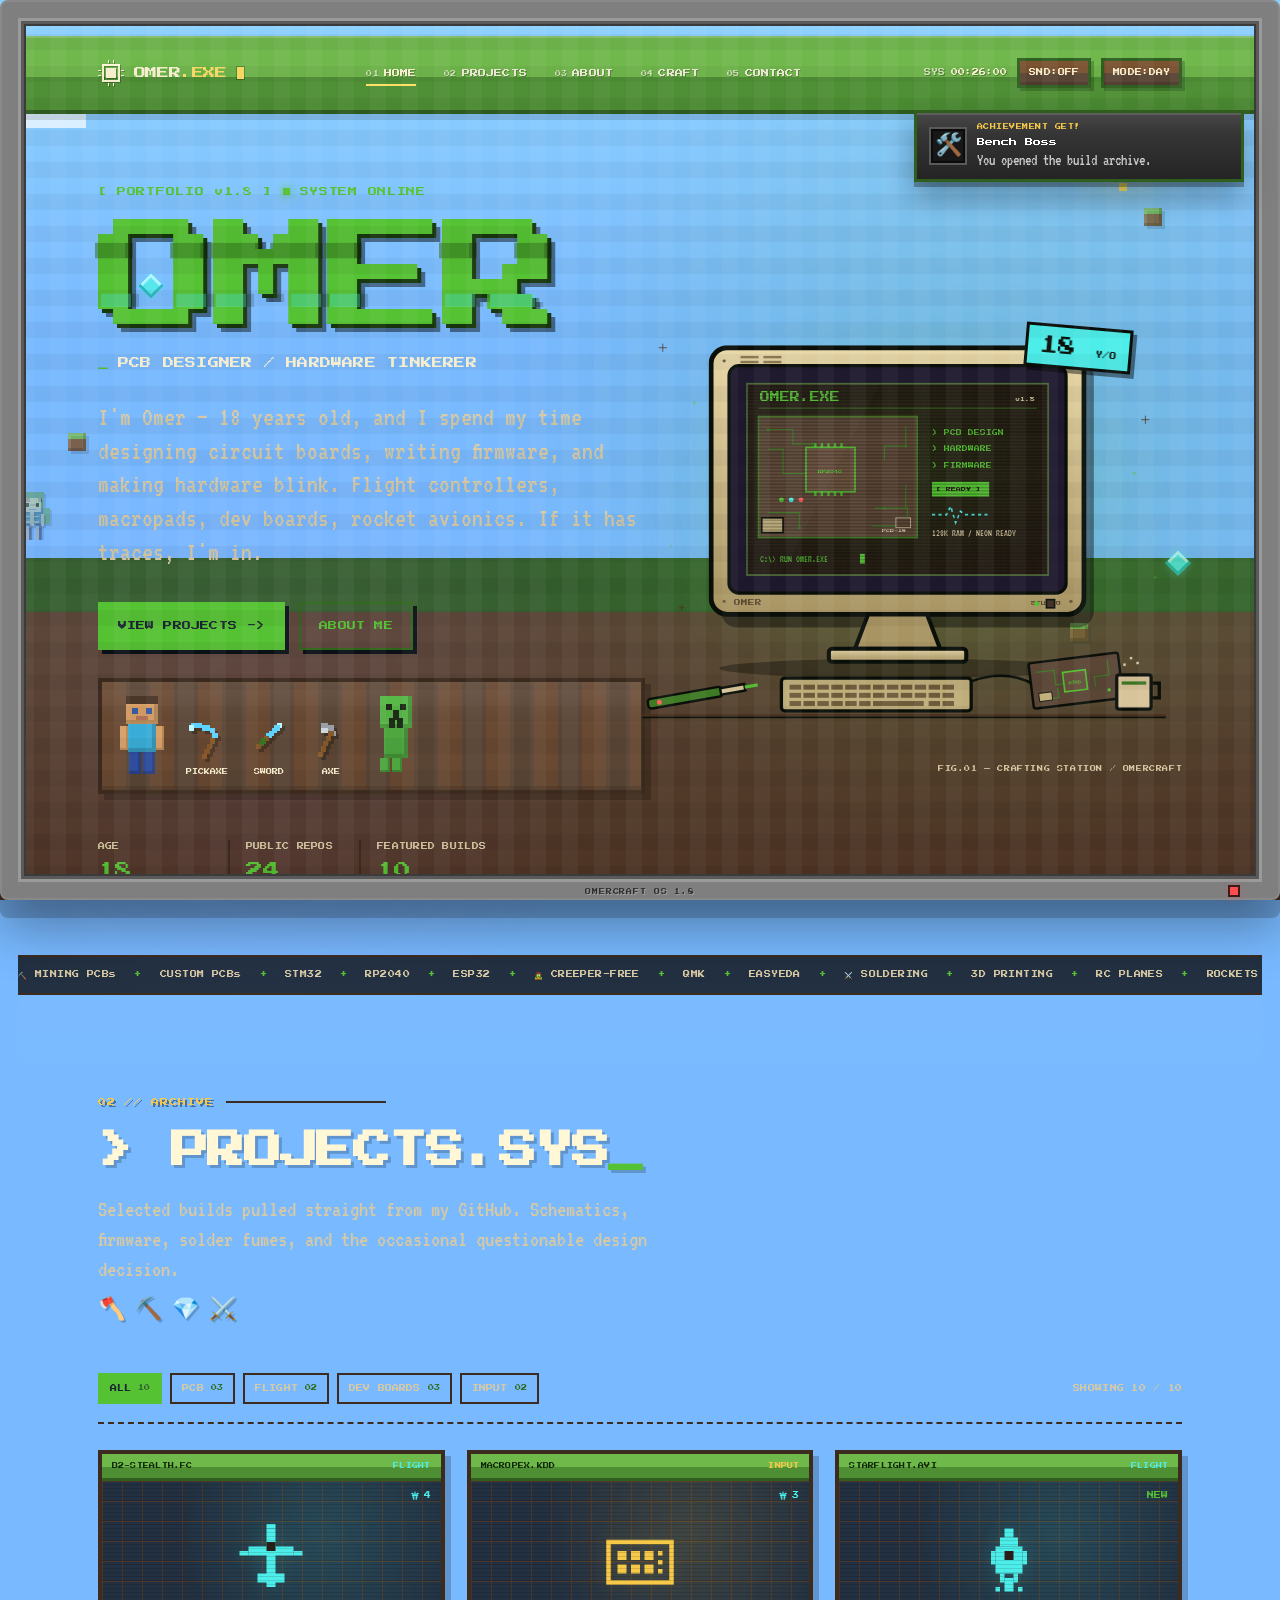
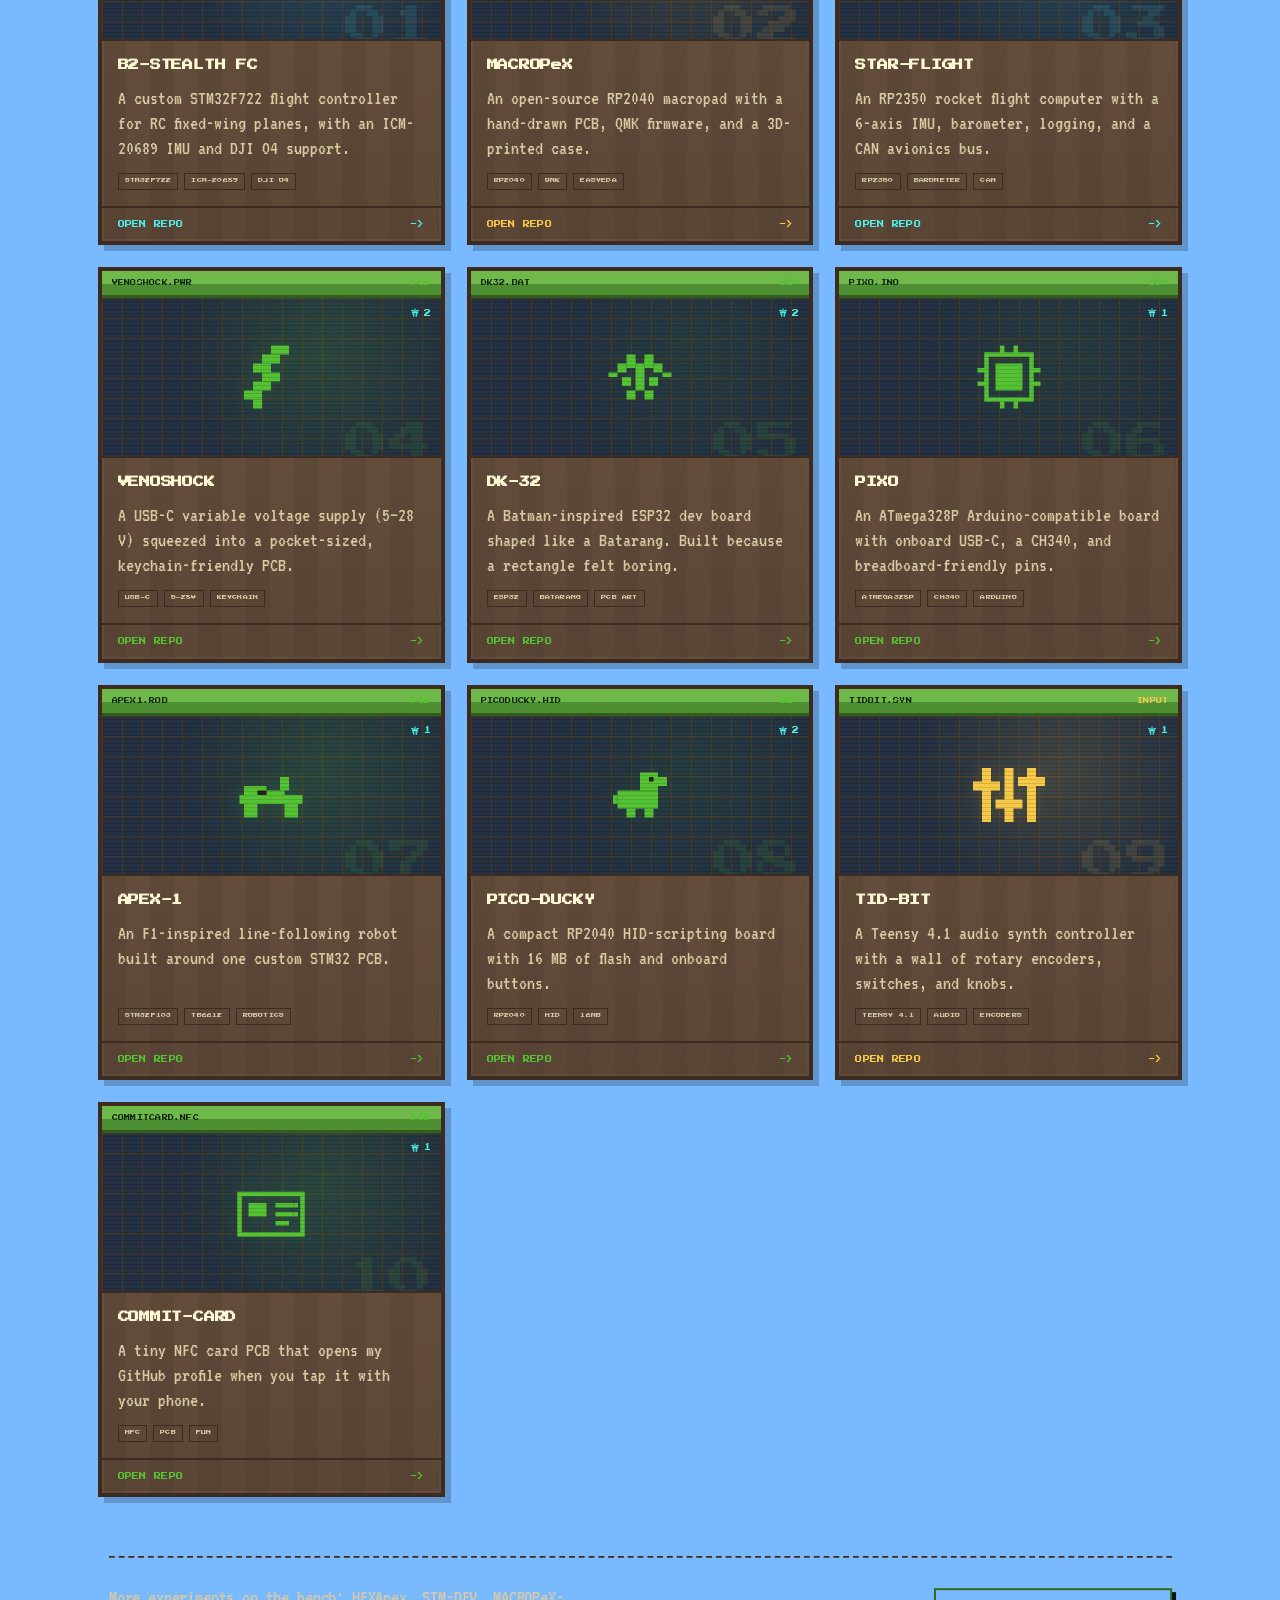
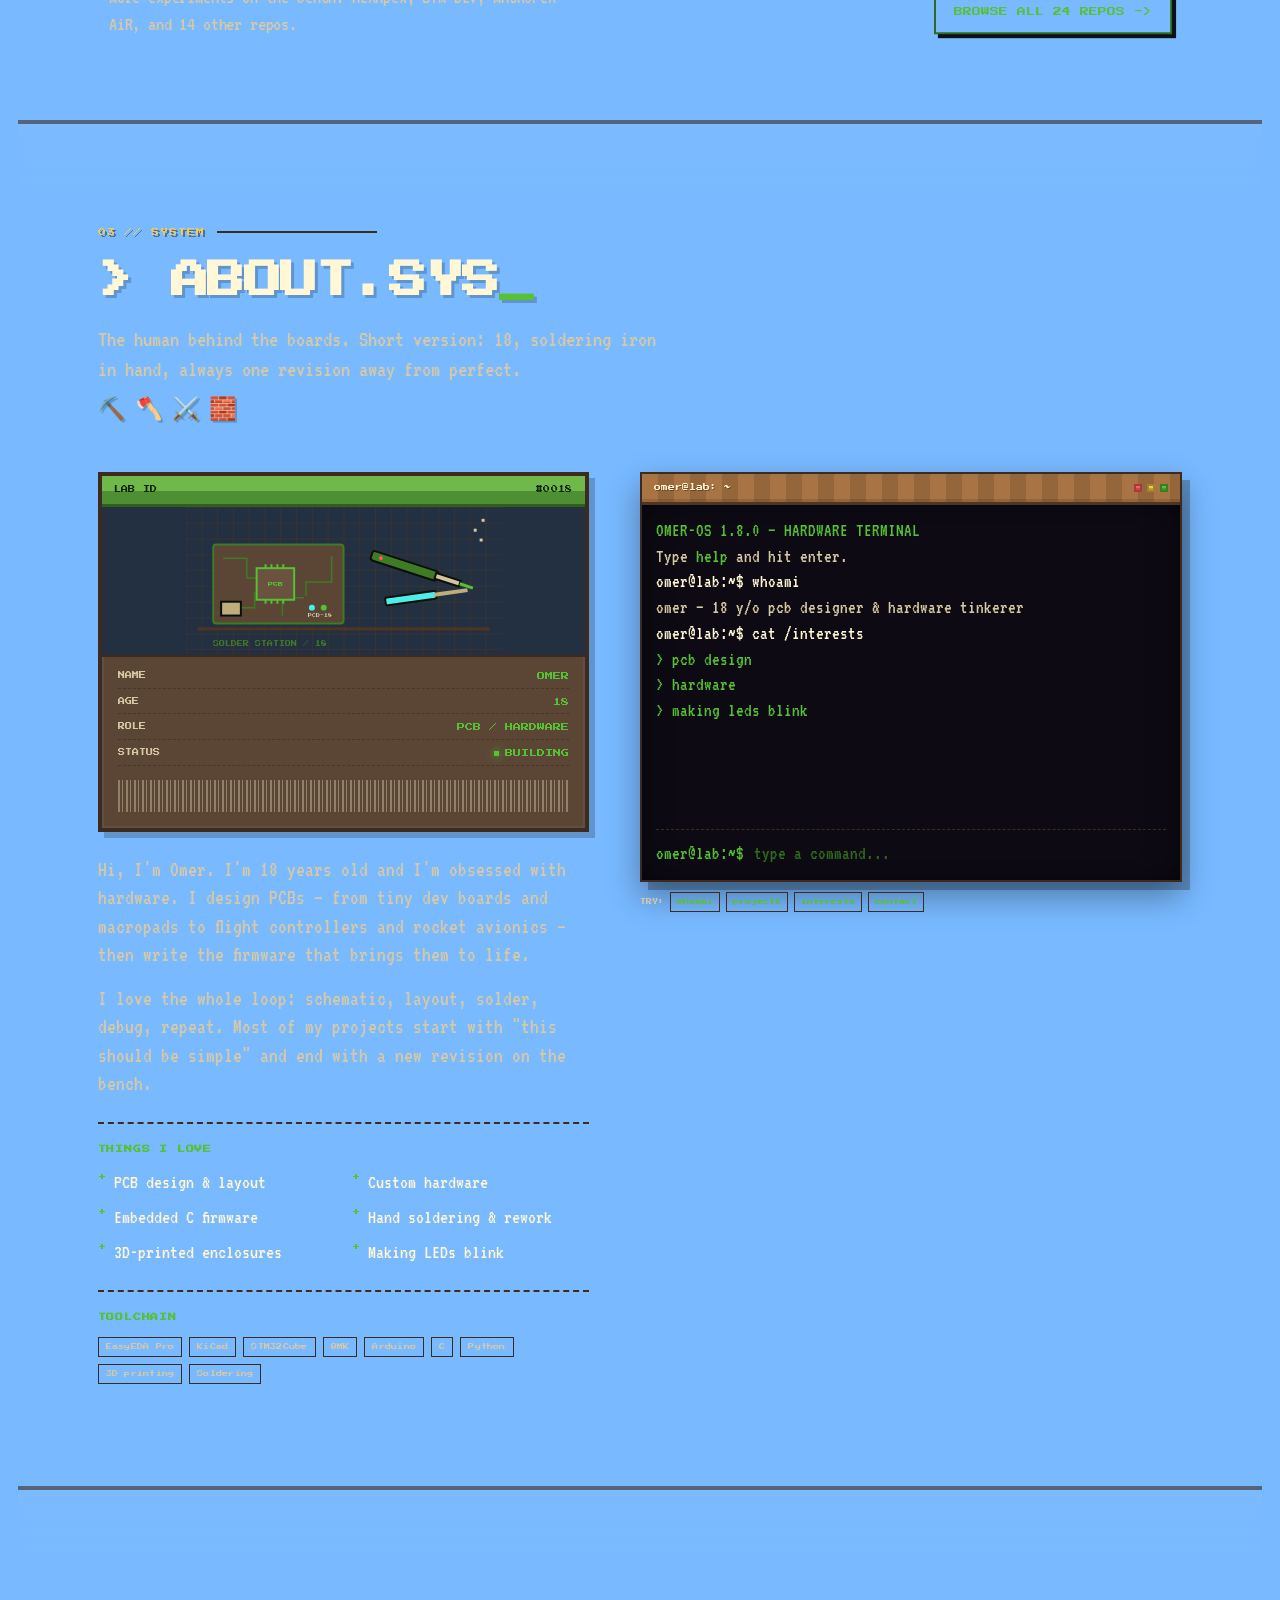
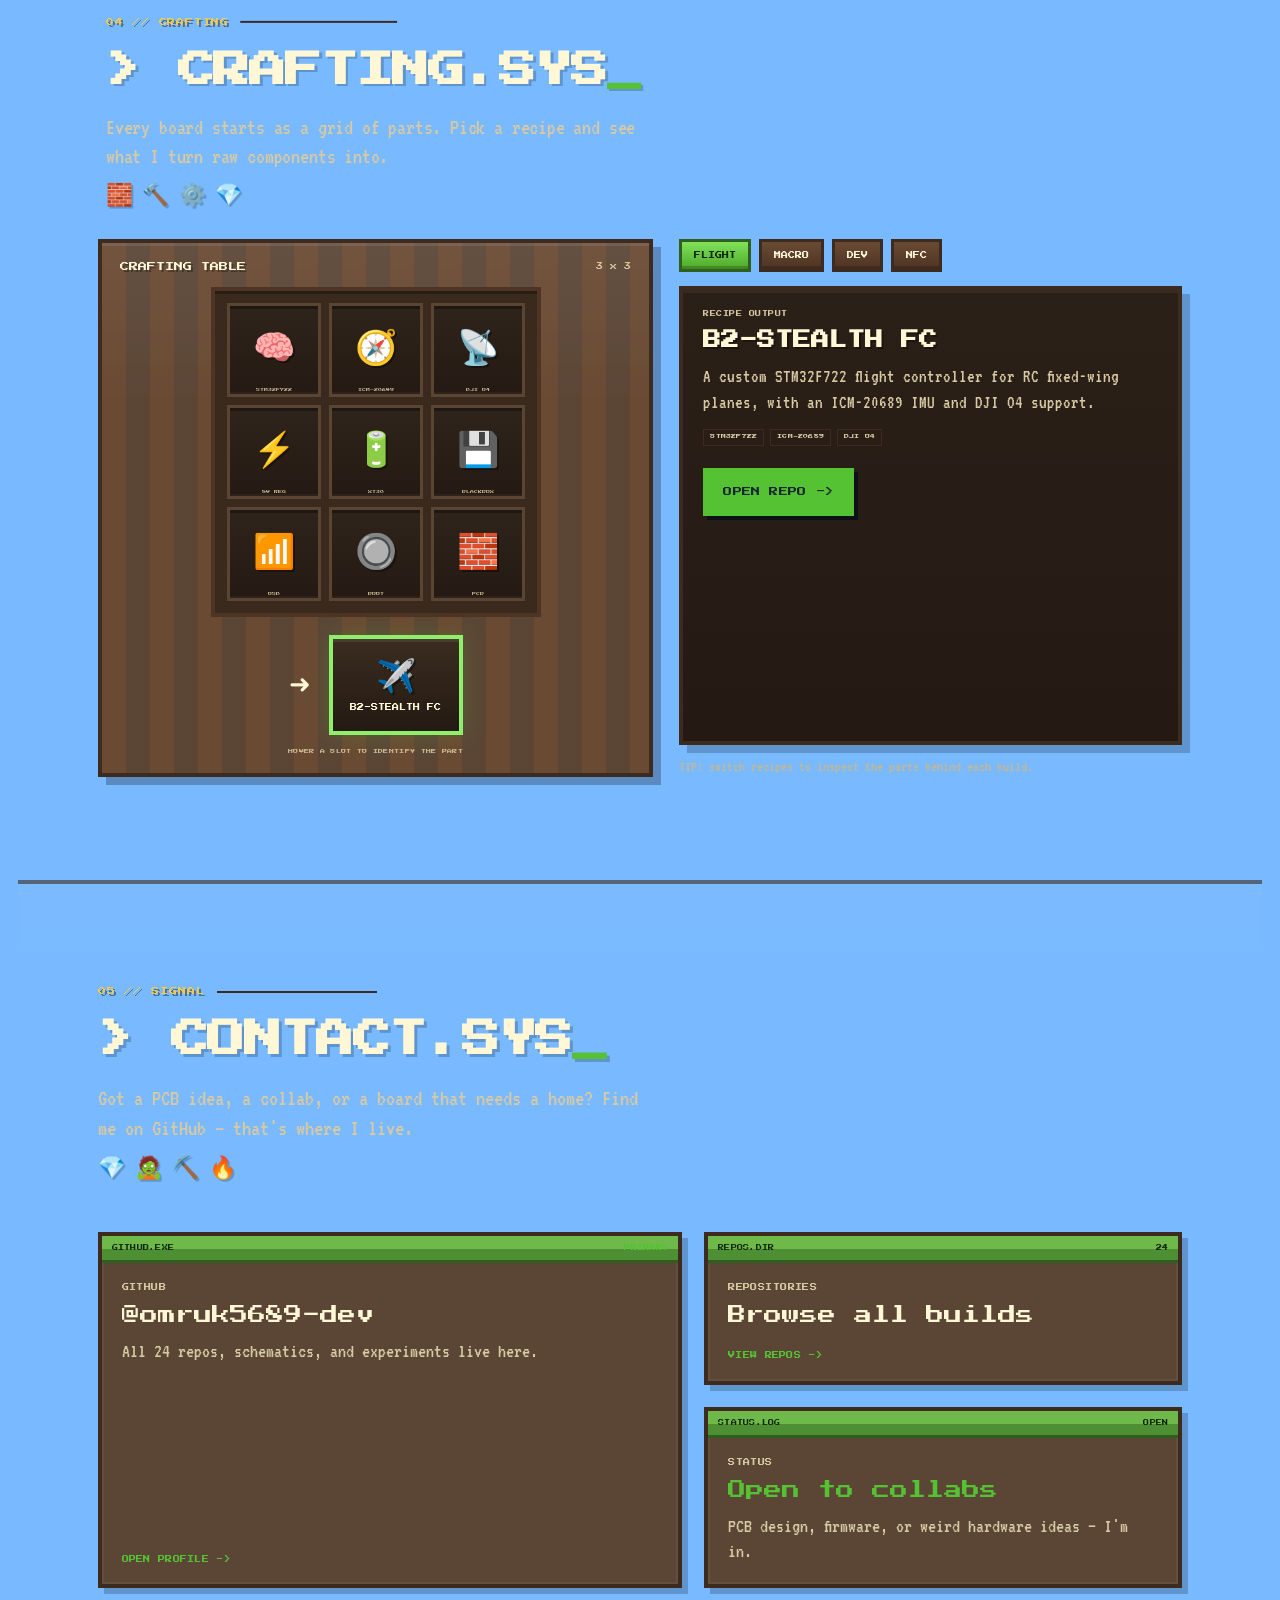
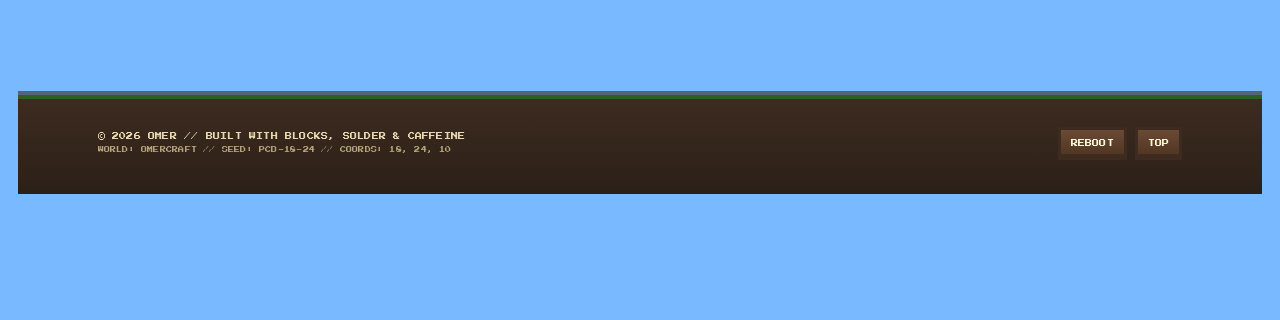
==== commit 6a033f09: "feat: add canonical, manifest, and social metadata" ====
--- a/index.html
+++ b/index.html
@@ -6,13 +6,21 @@
   <meta name="theme-color" content="#78b9ff">
   <title>OMER.EXE — PCB Designer &amp; Hardware Tinkerer</title>
   <meta name="description" content="Omer is an 18-year-old PCB designer and hardware tinkerer building flight controllers, macropads, dev boards, and rocket avionics.">
+  <link rel="canonical" href="https://omruk5689-dev.github.io/omer-portfolio/">
+  <link rel="manifest" href="site.webmanifest">
+  <meta name="author" content="Omer">
+  <meta name="robots" content="index,follow,max-image-preview:large">
   <meta property="og:title" content="OMER.EXE — PCB Designer &amp; Hardware Tinkerer">
   <meta property="og:description" content="Minecraft-themed retro portfolio of Omer, 18 — I love PCB design and hardware. Flight controllers, macropads, dev boards, and more.">
   <meta property="og:type" content="website">
   <meta property="og:url" content="https://omruk5689-dev.github.io/omer-portfolio/">
-  <meta name="twitter:card" content="summary">
+  <meta property="og:site_name" content="OMER.EXE">
+  <meta property="og:image" content="https://omruk5689-dev.github.io/omer-portfolio/assets/og-image.svg">
+  <meta property="og:image:alt" content="OMER.EXE — Minecraft-themed portfolio for Omer, PCB designer and hardware tinkerer">
+  <meta name="twitter:card" content="summary_large_image">
   <meta name="twitter:title" content="OMER.EXE — PCB Designer &amp; Hardware Tinkerer">
   <meta name="twitter:description" content="Minecraft-themed retro portfolio of Omer, 18 — I love PCB design and hardware.">
+  <meta name="twitter:image" content="https://omruk5689-dev.github.io/omer-portfolio/assets/og-image.svg">
   <link rel="preload" href="assets/fonts/press-start-2p.woff2" as="font" type="font/woff2" crossorigin>
   <link rel="preload" href="assets/fonts/vt323.woff2" as="font" type="font/woff2" crossorigin>
   <link rel="icon" href="assets/favicon.svg" type="image/svg+xml">
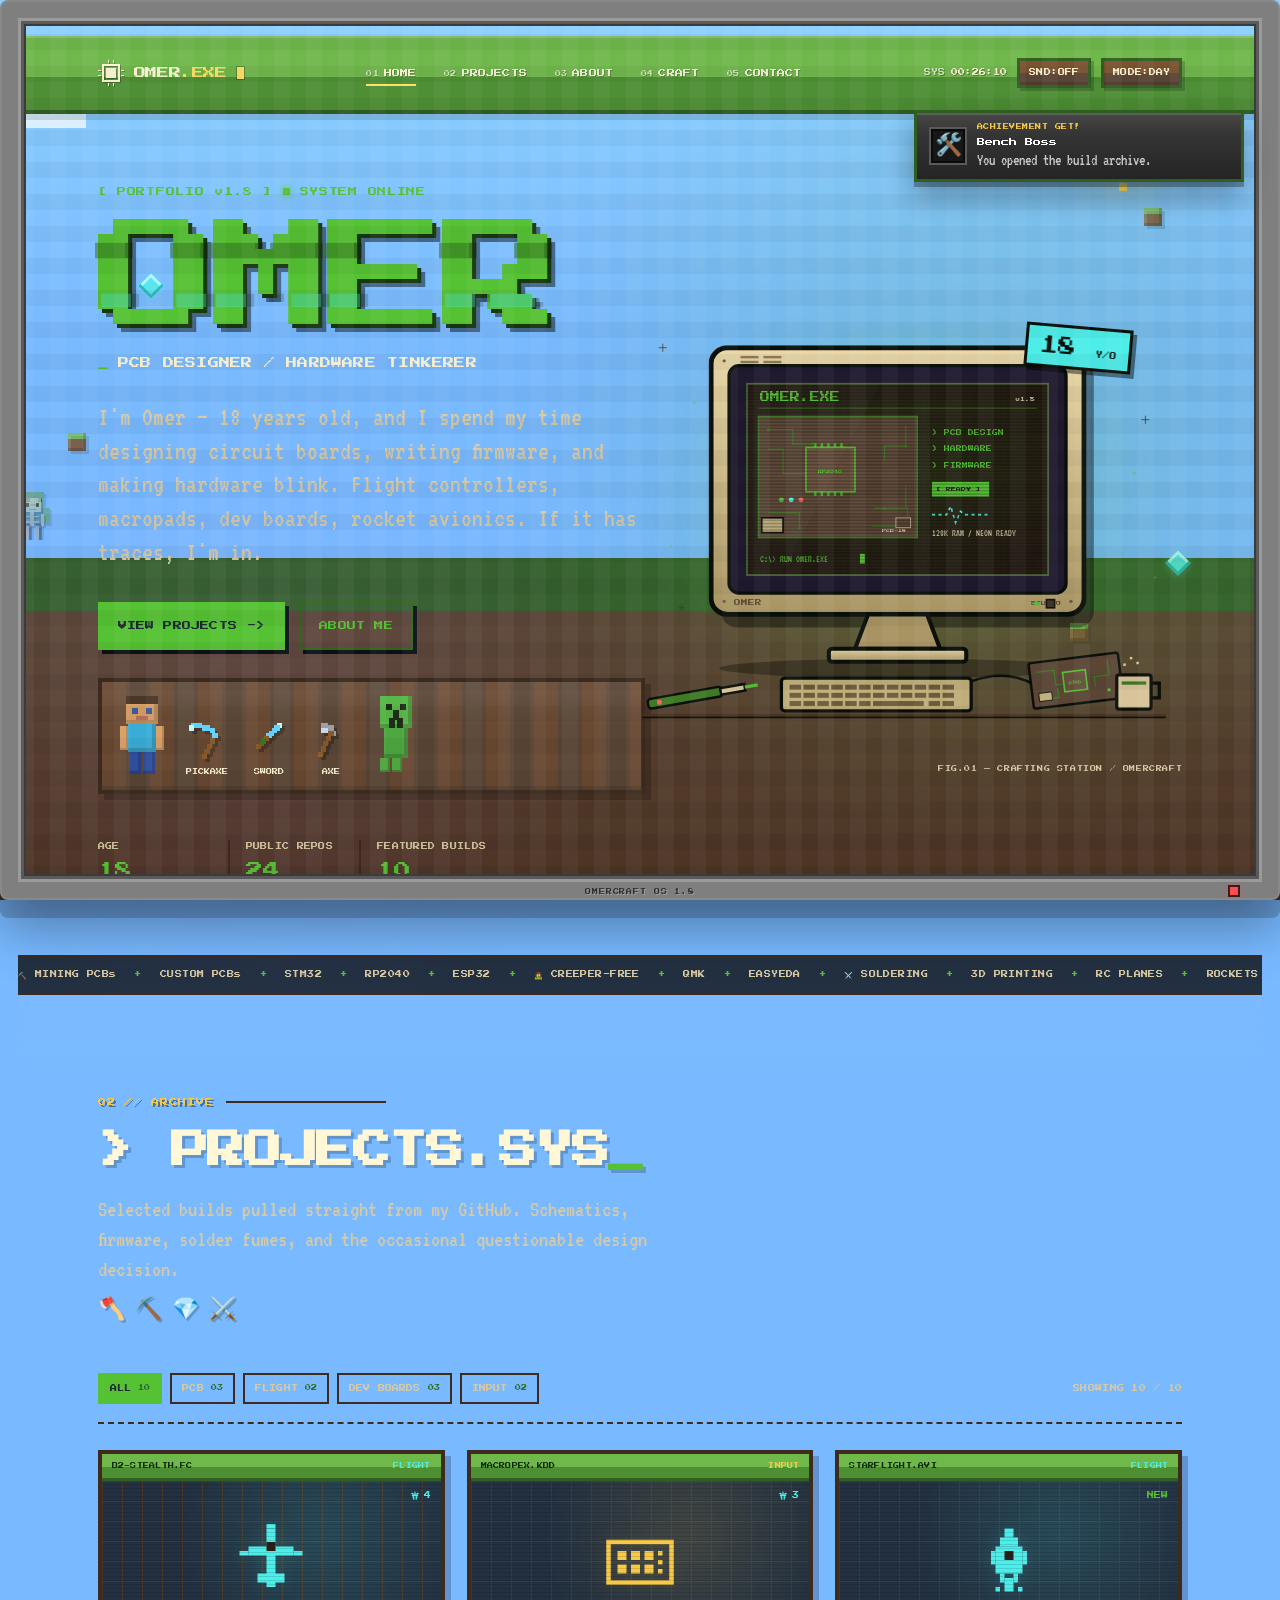
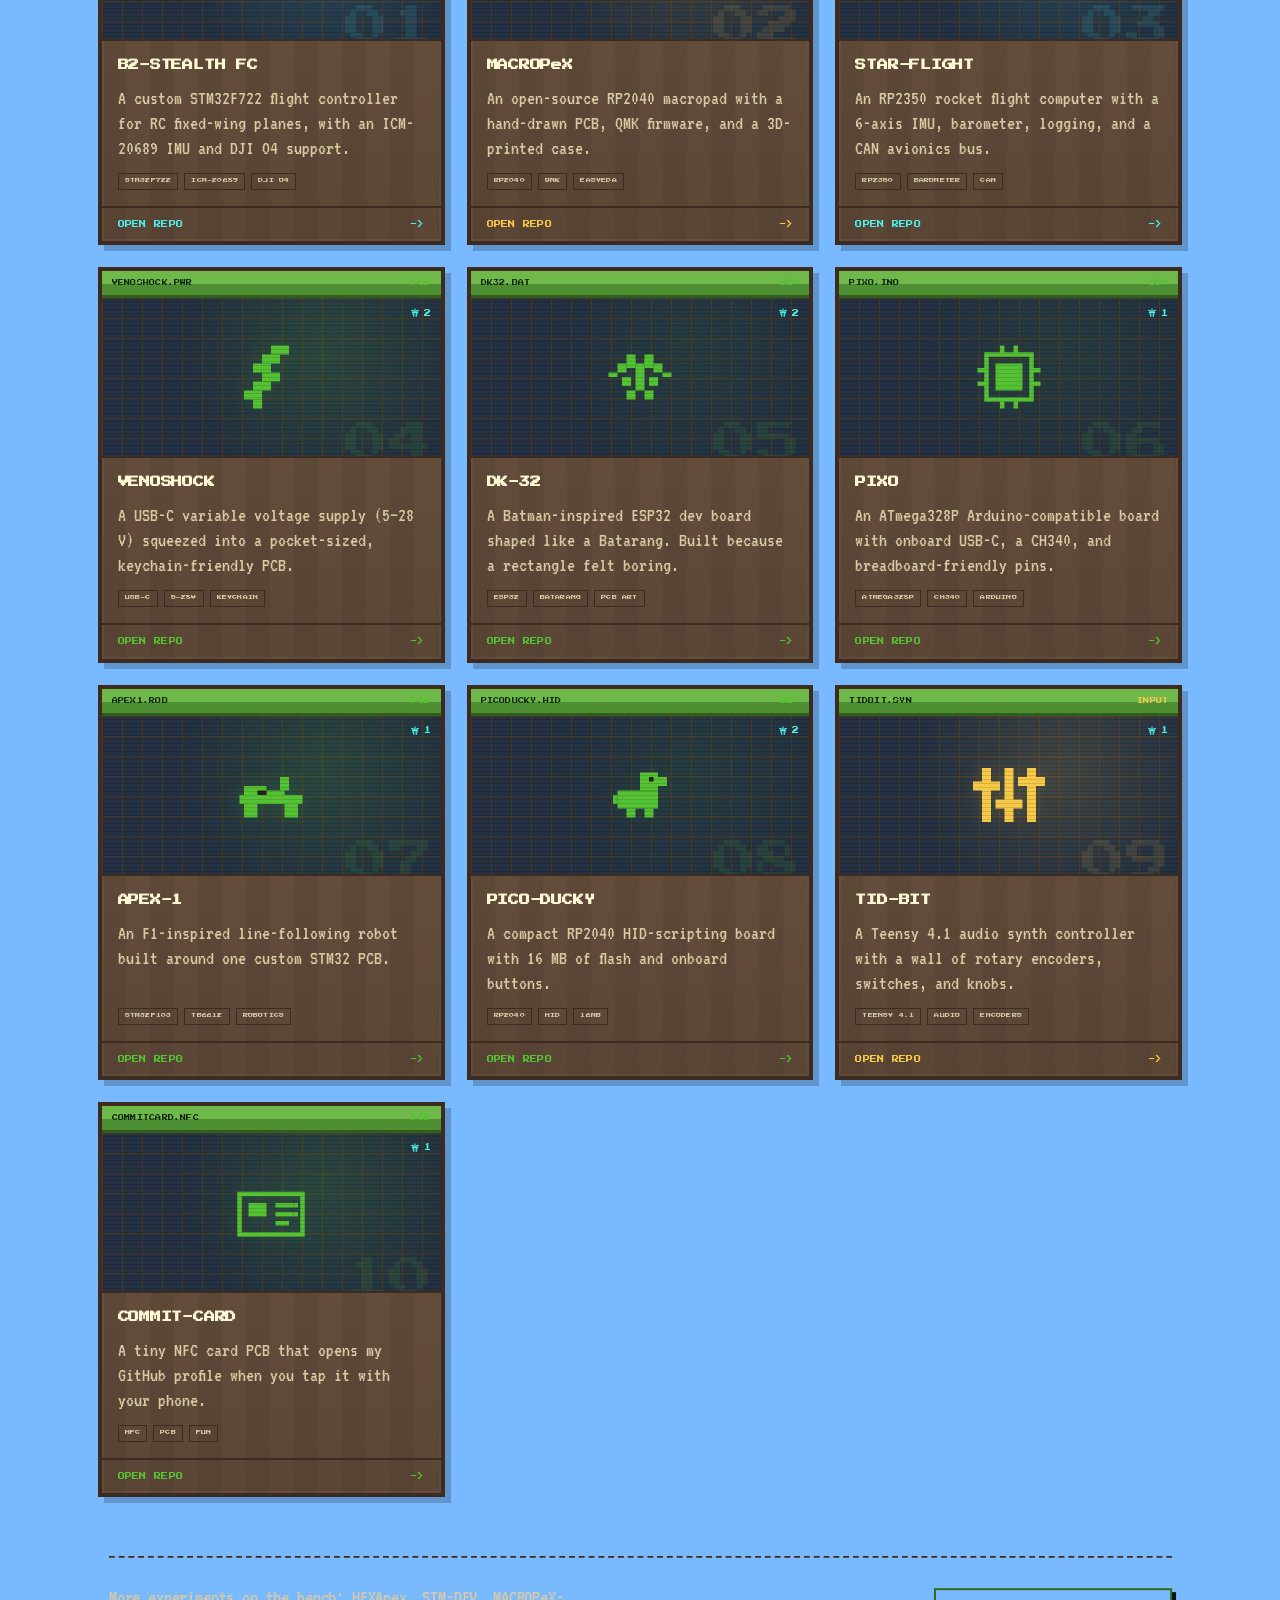
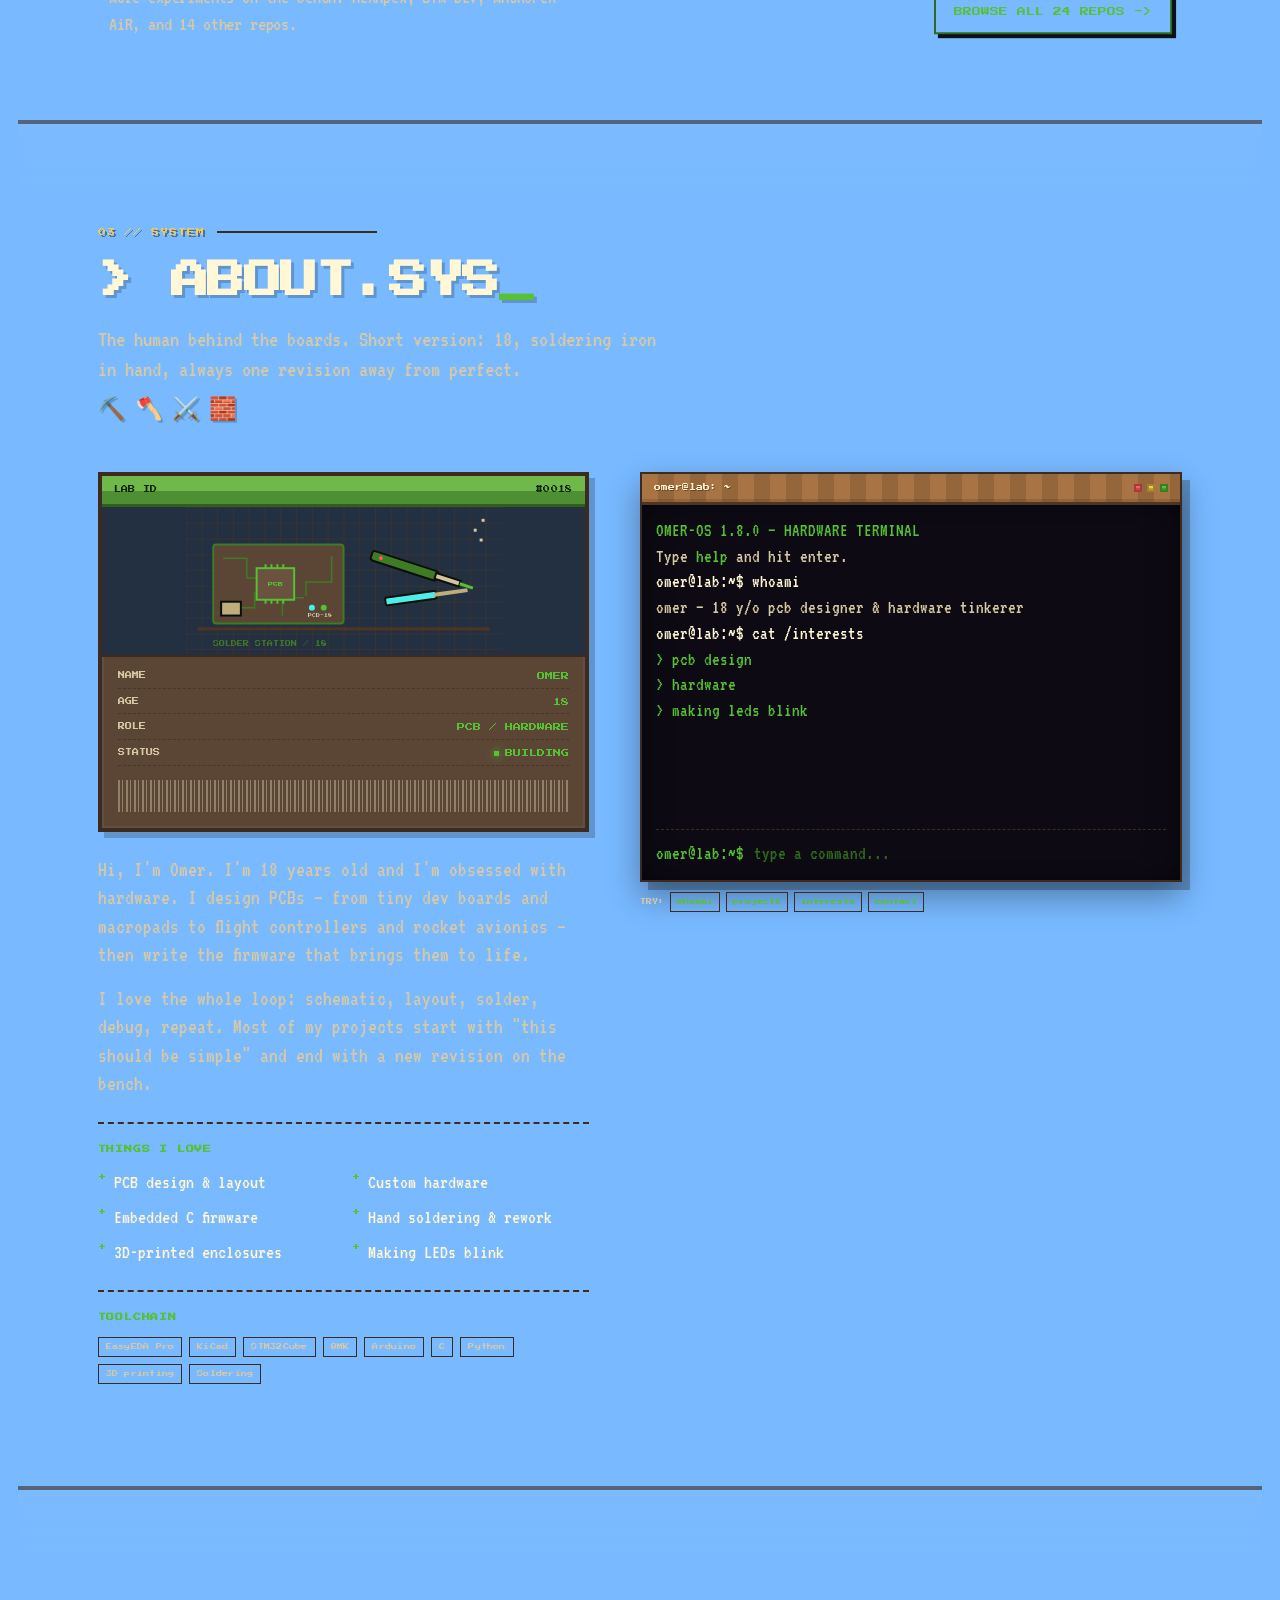
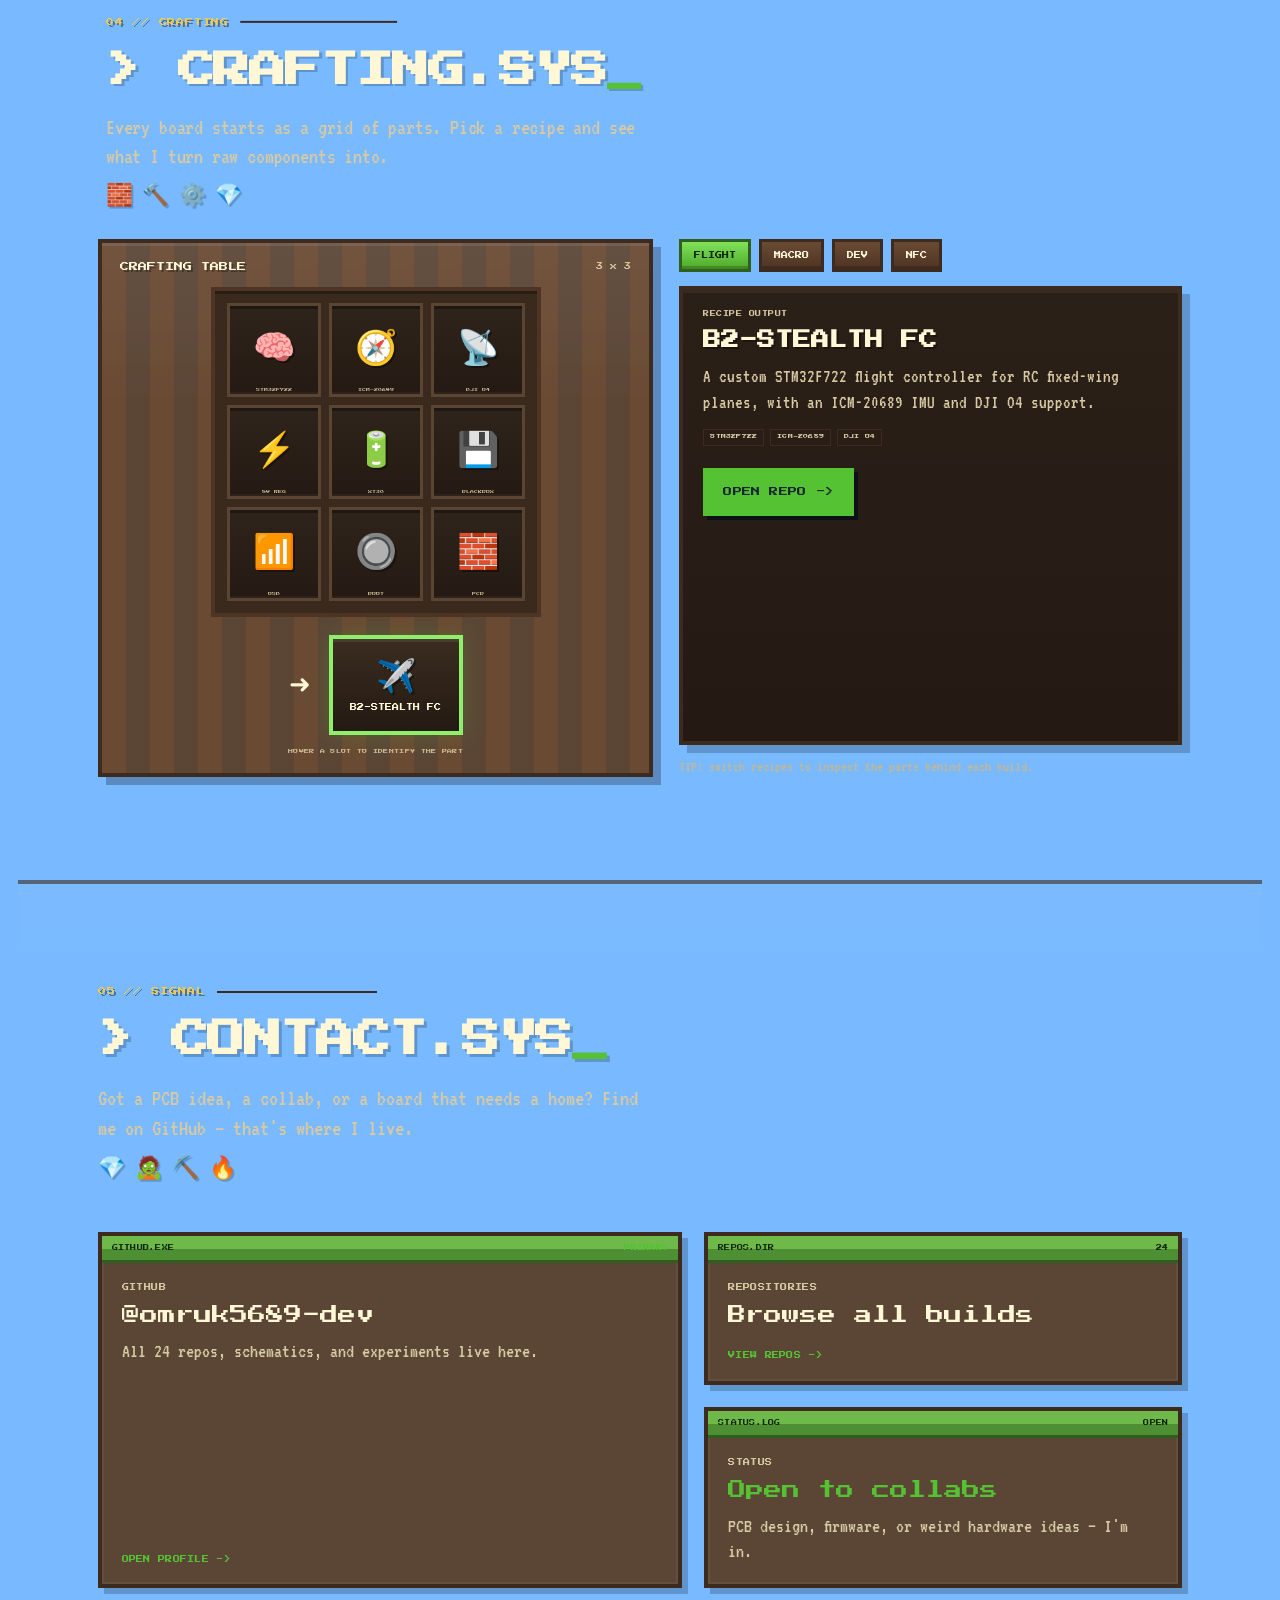
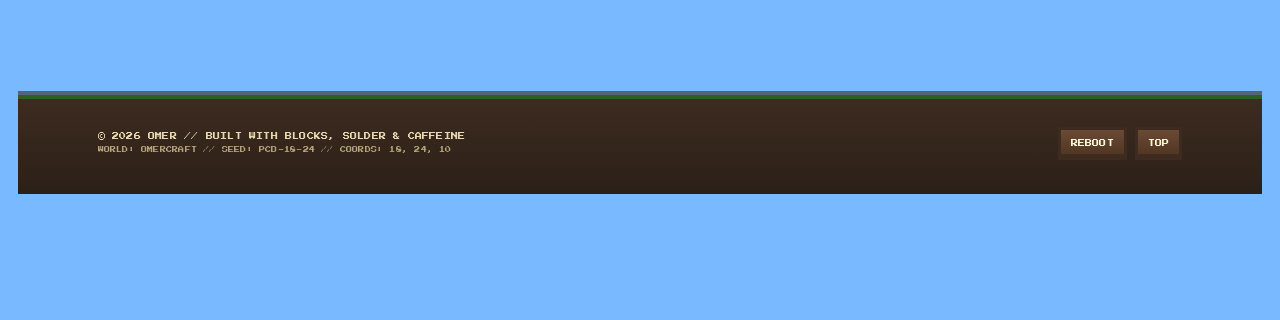
==== commit 4fe26c47: "feat: add structured data for portfolio person profile" ====
--- a/index.html
+++ b/index.html
@@ -30,6 +30,18 @@
   <script>try{if(sessionStorage.getItem("omer-booted")==="1")document.documentElement.classList.add("boot-skip");}catch(e){}</script>
   <script src="script.js" defer></script>
   <script src="enhance.js" defer></script>
+  <script type="application/ld+json">
+  {
+    "@context": "https://schema.org",
+    "@type": "Person",
+    "name": "Omer",
+    "url": "https://omruk5689-dev.github.io/omer-portfolio/",
+    "sameAs": ["https://github.com/omruk5689-dev"],
+    "jobTitle": "PCB Designer & Hardware Tinkerer",
+    "description": "18-year-old PCB designer and hardware tinkerer building flight controllers, macropads, dev boards, and rocket avionics.",
+    "knowsAbout": ["PCB design", "Hardware", "Embedded systems", "STM32", "RP2040", "Arduino", "Flight controllers"]
+  }
+  </script>
 </head>
 <body class="theme-green-mc is-booting">
   <a class="skip-link" href="#main">SKIP TO CONTENT</a>
